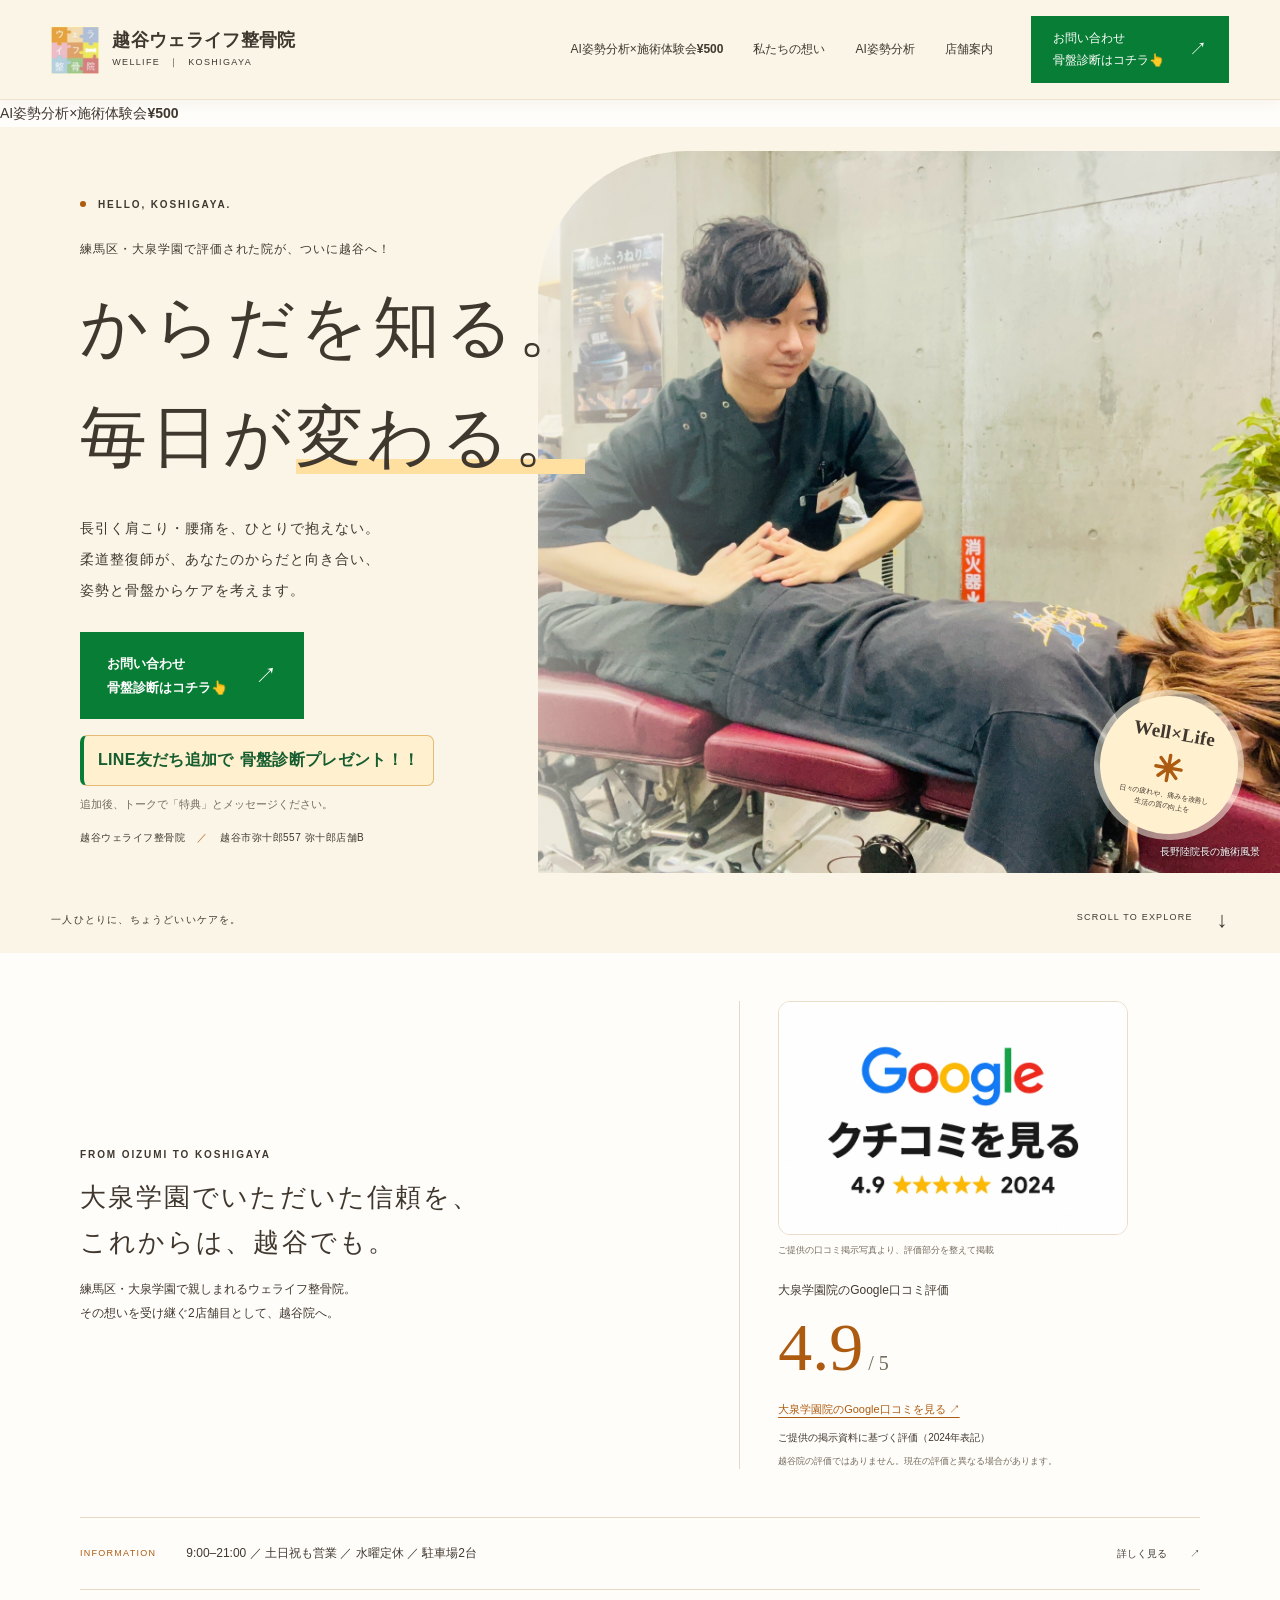
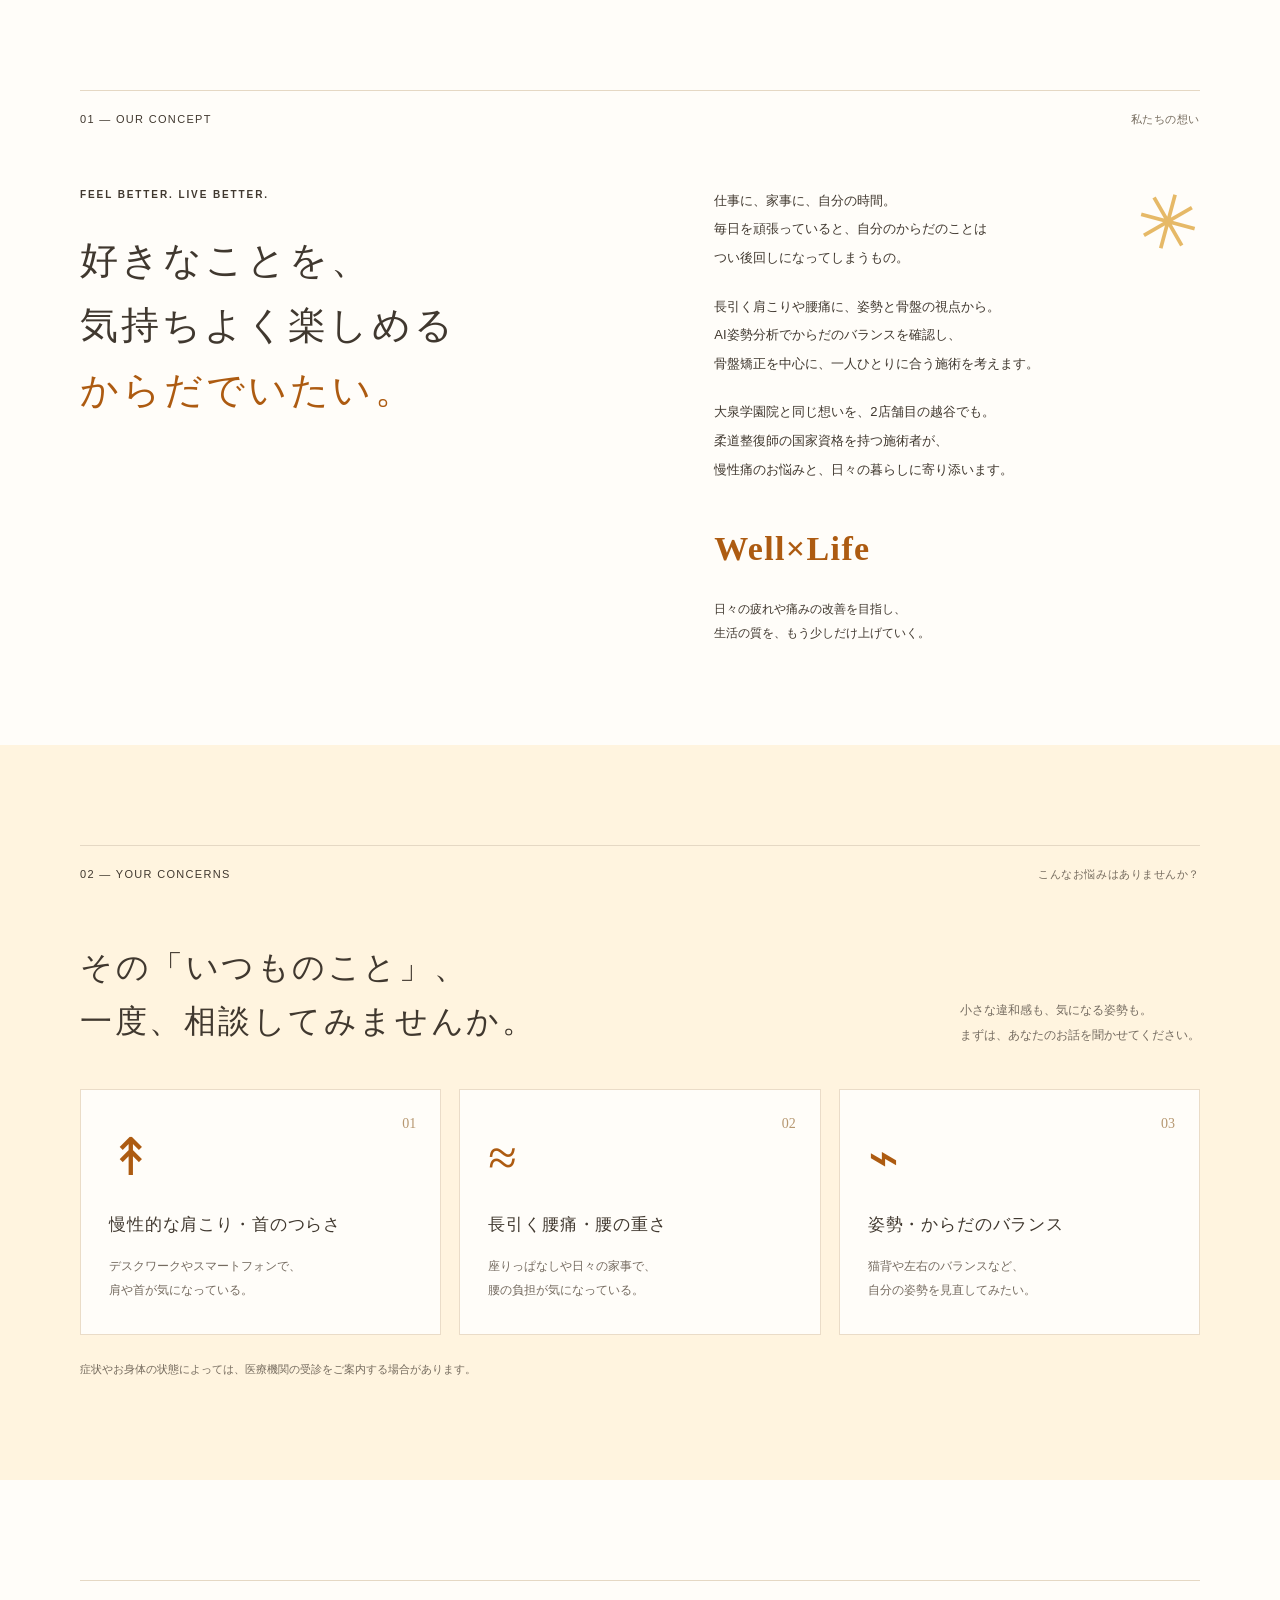
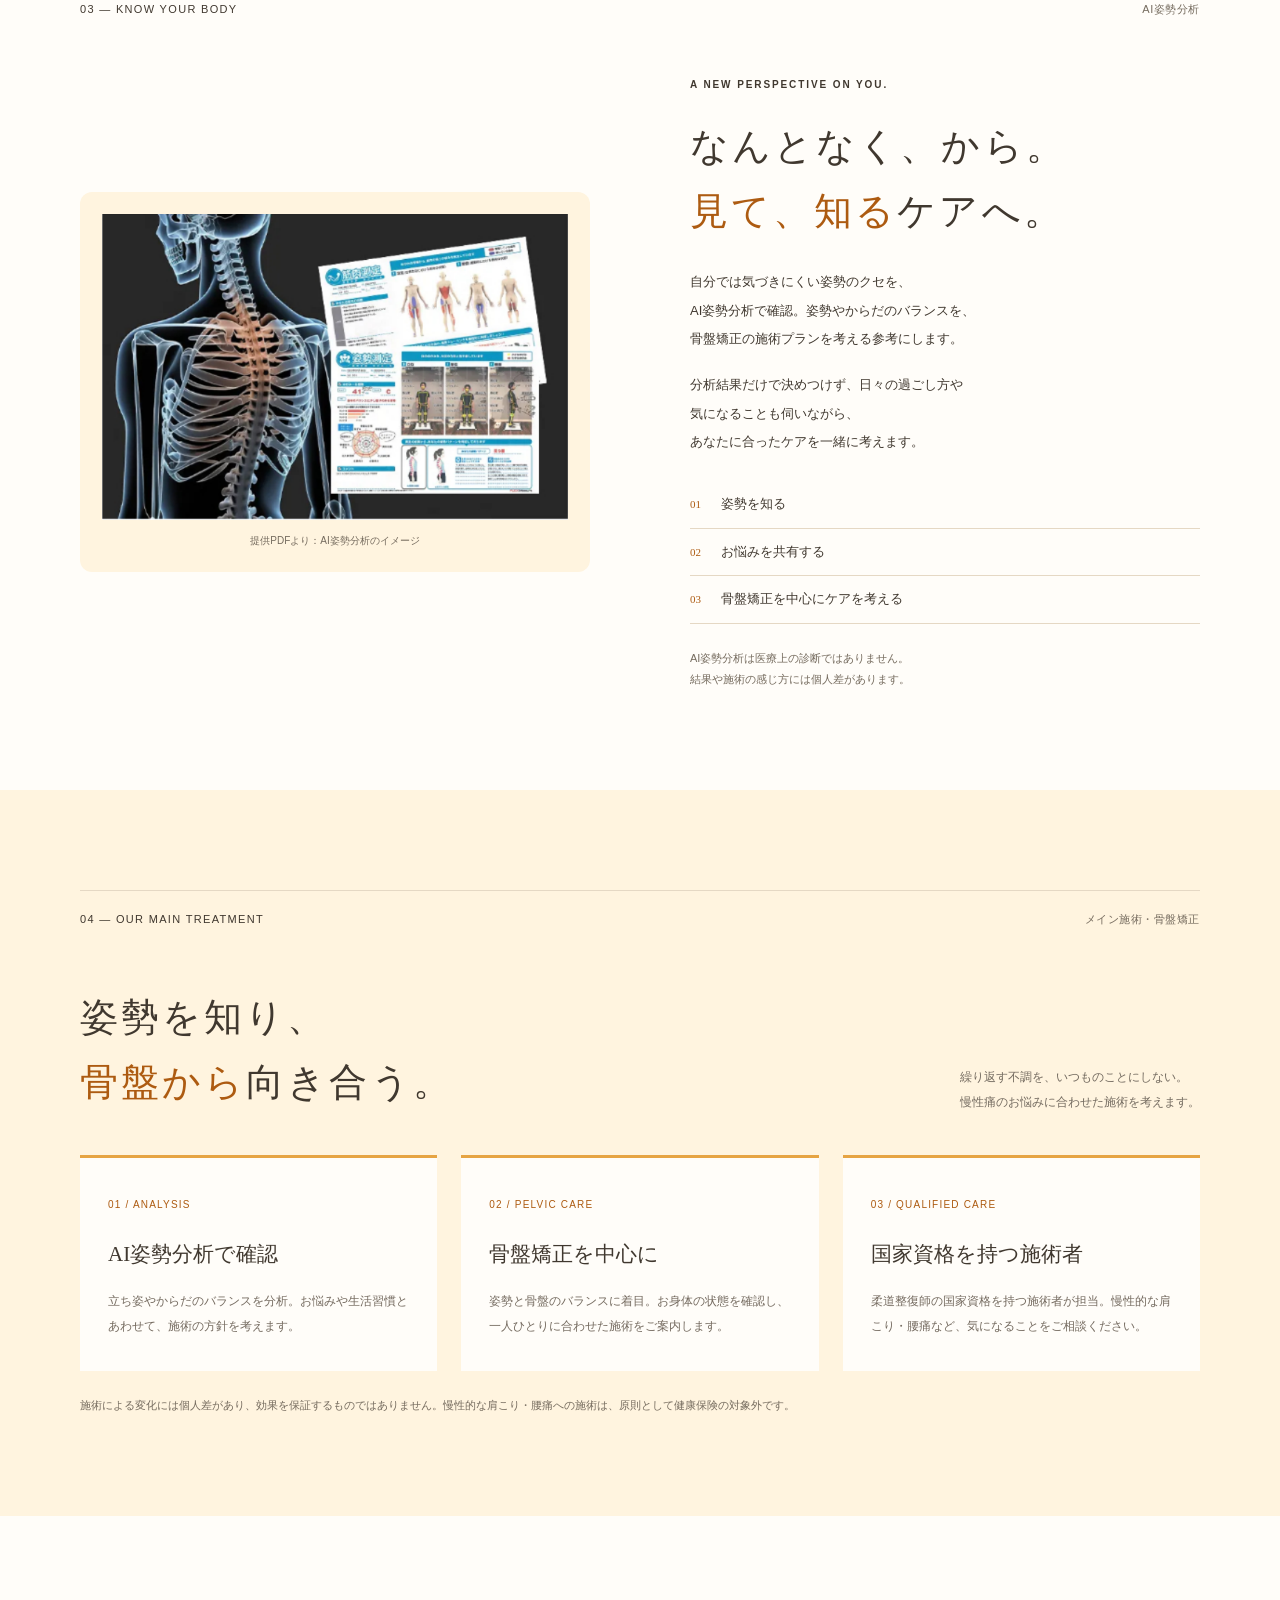
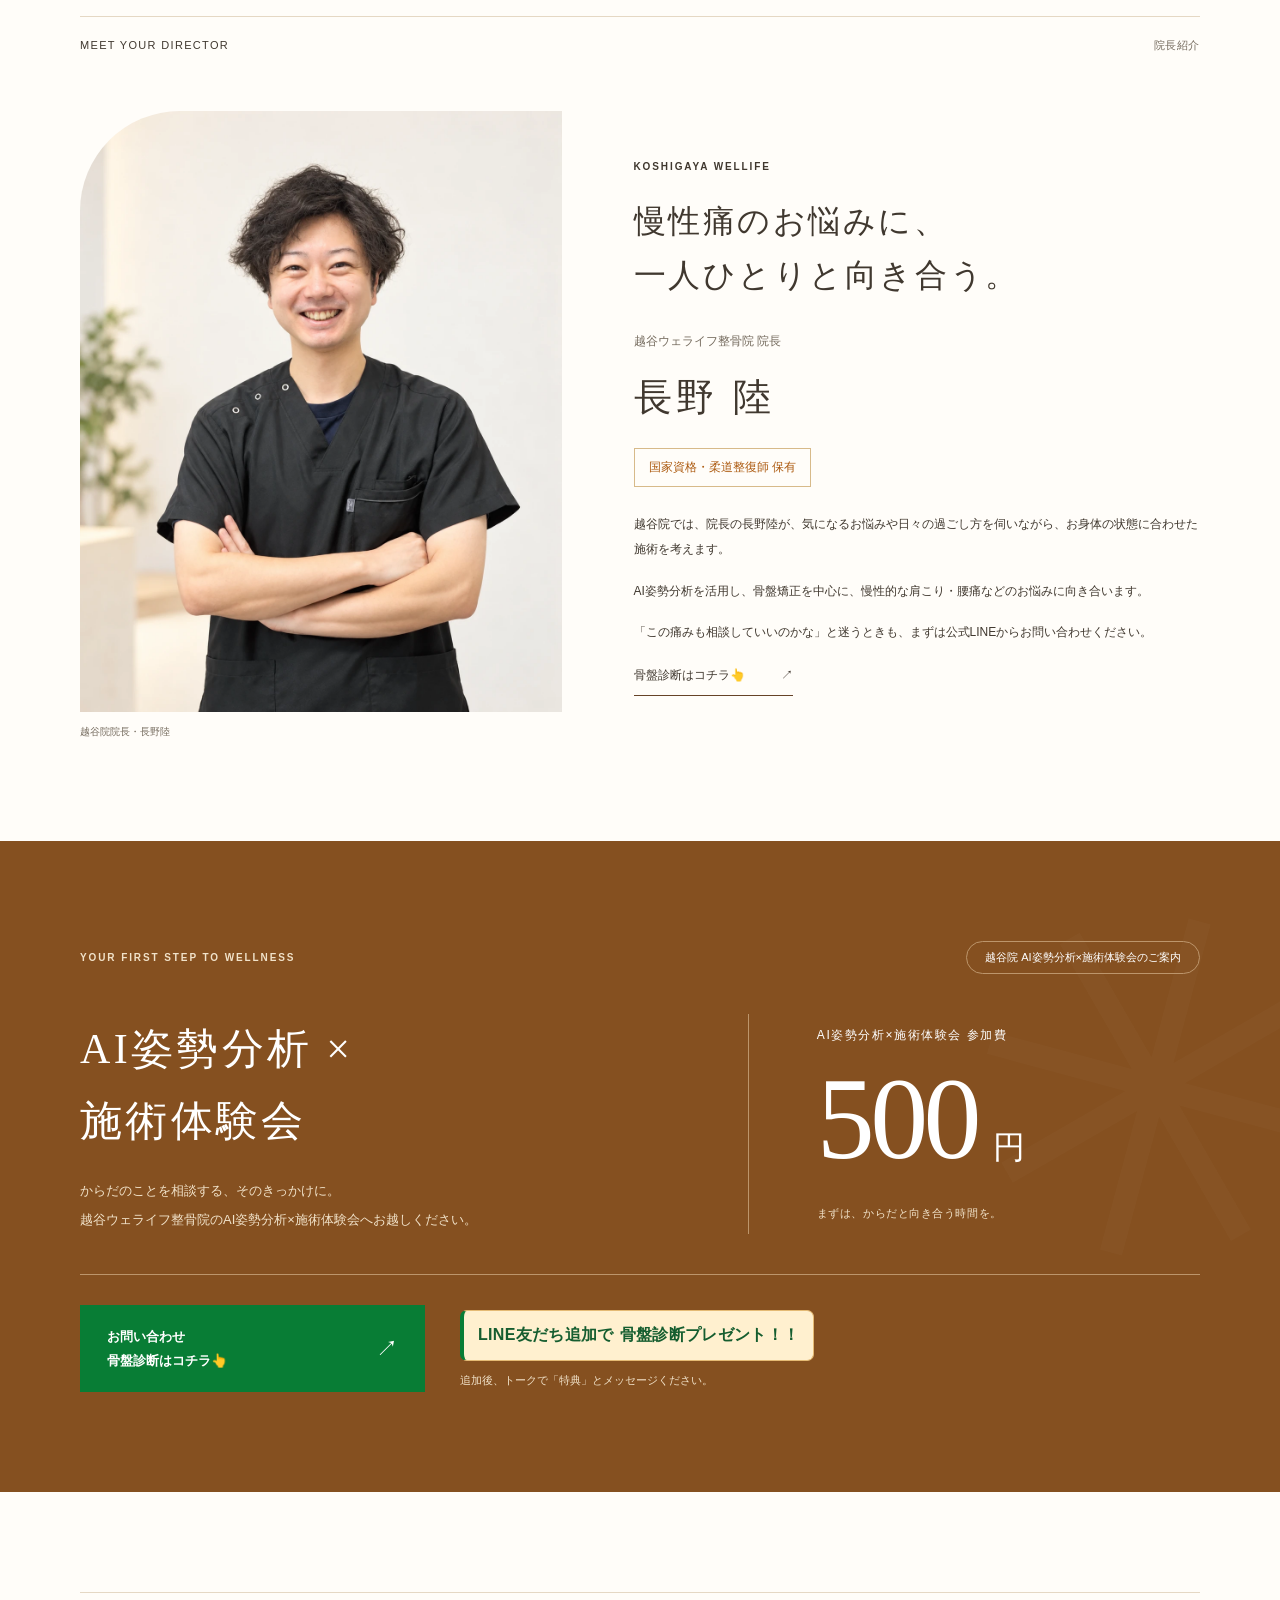
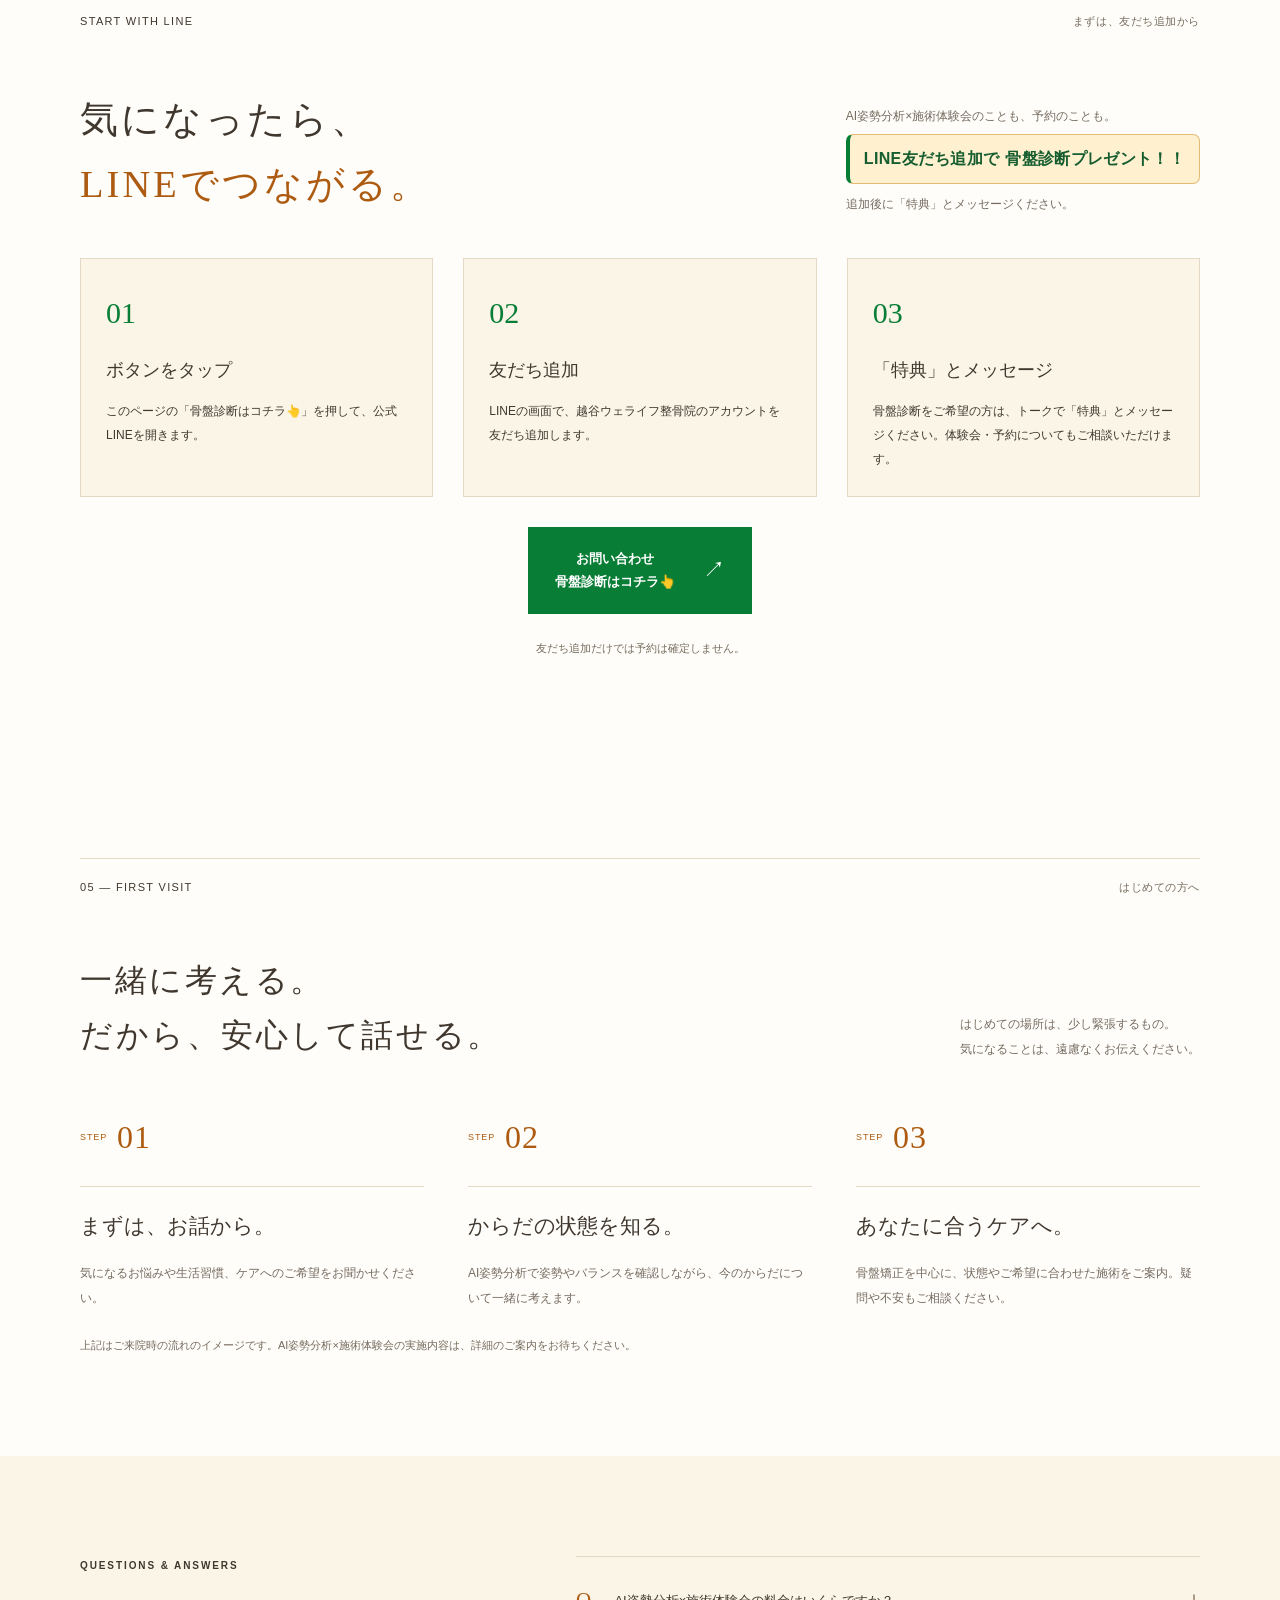
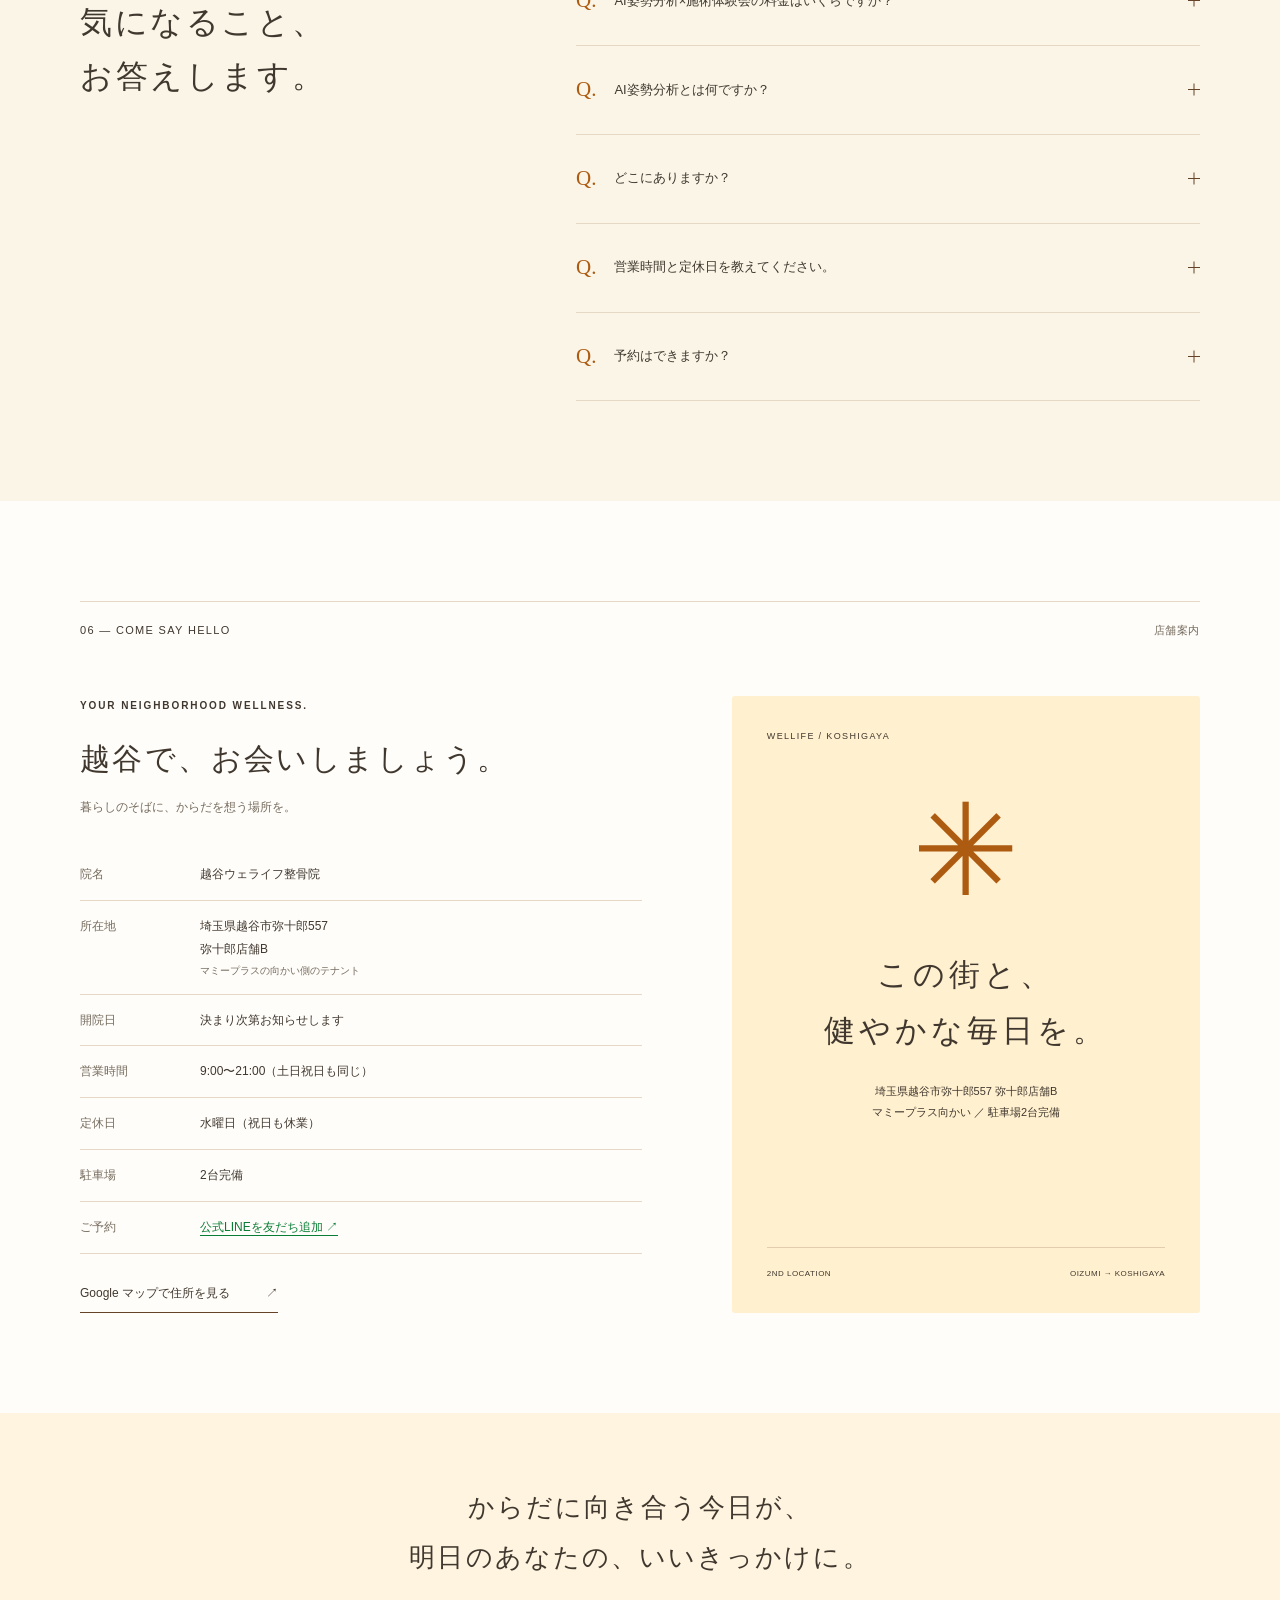
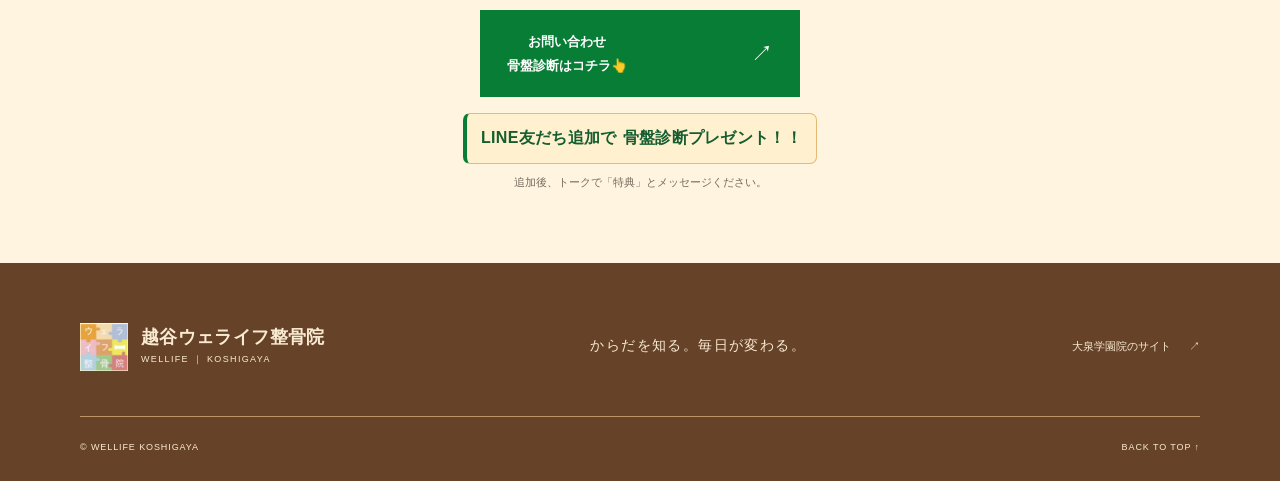
==== index.html @ 64d38f66 "Update experience event naming, FAQ, and promotional header" ====
<!DOCTYPE html>
<html lang="ja">
<head>
  <meta charset="UTF-8">
  <meta name="viewport" content="width=device-width, initial-scale=1">
  <meta name="theme-color" content="#faf5e7">
  <meta name="color-scheme" content="light">
  <meta name="description" content="越谷ウェライフ整骨院。越谷市弥十郎557 弥十郎店舗B。AI姿勢分析と骨盤矯正を中心に慢性痛に向き合う整骨院。柔道整復師の国家資格保有。9〜21時・水曜定休、土日祝も営業。駐車場2台。500円AI姿勢分析×施術体験会をご案内。">
  <title>越谷ウェライフ整骨院｜からだを知る。毎日が変わる。</title>
  <link rel="stylesheet" href="styles.css?v=20261109-experience">
  <script src="script.js" defer></script>
</head>
<body>
  <a class="skip-link" href="#main">本文へ移動</a>
  <header class="site-header">
    <a class="brand" href="#" aria-label="越谷ウェライフ整骨院 トップ"><img class="brand-logo" src="assets/wellife-logo.png" alt="" width="54" height="54"><span><strong class="clinic-brand-name">越谷ウェライフ整骨院</strong><small>WELLIFE <span>｜</span> KOSHIGAYA</small></span></a>
    <nav class="desktop-nav" aria-label="メインナビゲーション"><a class="header-experience-link" href="#experience" aria-label="AI姿勢分析×施術体験会 500円の詳細を見る"><span>AI姿勢分析×施術体験会</span><strong>¥500</strong></a><a href="#concept">私たちの想い</a><a href="#analysis">AI姿勢分析</a><a href="#access">店舗案内</a></nav>
    <a class="header-cta line-cta" href="https://lin.ee/sBaUZuD" target="_blank" rel="noopener noreferrer"><span style="font-size:inherit;font-weight:inherit;line-height:1.8">お問い合わせ<br>骨盤診断はコチラ👆</span> <span aria-hidden="true">↗</span><span class="sr-only">（LINEを新しいタブで開きます）</span></a>
    <button class="menu-toggle" aria-label="メニューを開く" aria-expanded="false" aria-controls="mobile-nav"><span></span><span></span></button>
  </header>
  <a class="mobile-experience-banner" href="#experience"><span>AI姿勢分析×施術体験会</span><strong>¥500</strong></a>
  <nav class="mobile-nav" id="mobile-nav" aria-label="モバイルナビゲーション" hidden><a href="#concept">私たちの想い</a><a href="#analysis">AI姿勢分析</a><a href="#experience">500円AI姿勢分析×施術体験会</a><a href="#access">店舗案内</a></nav>
  <main id="main">
    <section class="hero" aria-labelledby="hero-title">
      <div class="hero-photo"><img src="assets/nagano-treatment.jpg" alt="長野陸院長が施術を行う様子" width="2048" height="1536" fetchpriority="high"><span class="photo-caption">長野陸院長の施術風景</span></div>
      <div class="hero-content"><p class="eyebrow"><span></span> HELLO, KOSHIGAYA.</p><p class="hero-announcement">練馬区・大泉学園で評価された院が、ついに越谷へ！</p><h1 id="hero-title">からだを知る。<br>毎日が<span class="underlined">変わる。</span></h1><p class="hero-copy">長引く肩こり・腰痛を、ひとりで抱えない。<br>柔道整復師が、あなたのからだと向き合い、<br>姿勢と骨盤からケアを考えます。</p><a class="button button-primary line-cta" href="https://lin.ee/sBaUZuD" target="_blank" rel="noopener noreferrer"><span style="font-size:inherit;font-weight:inherit;line-height:1.8">お問い合わせ<br>骨盤診断はコチラ👆</span> <span aria-hidden="true">↗</span><span class="sr-only">（LINEを新しいタブで開きます）</span></a><p class="line-caption"><strong class="benefit-highlight"><span>LINE友だち追加で</span><span>骨盤診断プレゼント！！</span></strong><br>追加後、トークで「特典」とメッセージください。</p><p class="hero-note">越谷ウェライフ整骨院 <span>／</span> 越谷市弥十郎557 弥十郎店舗B</p></div>
      <div class="hero-seal" aria-hidden="true"><span>Well×Life</span><svg class="seal-symbol" viewBox="0 0 40 40" width="34" height="34" aria-hidden="true"><g stroke="currentColor" stroke-width="4" stroke-linecap="round"><path d="M20 5v30M5 20h30M9.4 9.4l21.2 21.2M9.4 30.6L30.6 9.4"/></g></svg><small class="seal-message">日々の疲れや、痛みを改善し<br>生活の質の向上を</small></div>
      <div class="hero-bottom"><span>一人ひとりに、ちょうどいいケアを。</span><a href="#concept">SCROLL TO EXPLORE <span aria-hidden="true">↓</span></a></div>
    </section>
    <section class="review-intro wrap" aria-labelledby="review-heading"><div><p class="eyebrow">FROM OIZUMI TO KOSHIGAYA</p><h2 id="review-heading">大泉学園でいただいた<span class="trust-highlight">信頼</span>を、<br>これからは、<span class="trust-highlight">越谷</span>でも。</h2><p>練馬区・大泉学園で親しまれるウェライフ整骨院。<br>その想いを受け継ぐ2店舗目として、越谷院へ。</p></div><div class="review-score"><figure class="review-image"><a href="https://www.google.com/search?sca_esv=64345335af5ad8d5&amp;rlz=1C1QUCD_jaJP937JP939&amp;sxsrf=APpeQnuQSlY_cY5R02-mNGz1_TeRtVvrjw:1792735571267&amp;q=%E3%82%A6%E3%82%A7%E3%83%A9%E3%82%A4%E3%83%95%E6%95%B4%E9%AA%A8%E9%99%A2&amp;si=APenkKm7iecQ4G6P-TsbSMFKIQtv3EFIqRAFw-i8uEbk55Z-_2hVX126mCR9XAed55w9wywsMBaq8wJb4nHYjsFi6G99P88vyKD1ftwOUA_P_F-jfBWw58aOosh_YNMP5Se_13fOU_83D562krC8XvhaTND3Y_k3_A%3D%3D&amp;sa=X&amp;ved=2ahUKEwix3Zq3vM-XAxWlna8BHT8hCHgQrrQLegQIGRAA&amp;biw=1366&amp;bih=599&amp;dpr=1" target="_blank" rel="noopener noreferrer" aria-label="大泉学園院のGoogle口コミを見る（新しいタブ）"><img src="assets/google-review-rating.webp" alt="提供写真の評価部分を整えた画像：Google クチコミを見る、評価4.9、2024年表記" width="1536" height="1024" loading="lazy"></a><figcaption>ご提供の口コミ掲示写真より、評価部分を整えて掲載</figcaption></figure><span>大泉学園院のGoogle口コミ評価</span><strong>4.9<small> / 5</small></strong><a class="google-review-link" href="https://www.google.com/search?sca_esv=64345335af5ad8d5&amp;rlz=1C1QUCD_jaJP937JP939&amp;sxsrf=APpeQnuQSlY_cY5R02-mNGz1_TeRtVvrjw:1792735571267&amp;q=%E3%82%A6%E3%82%A7%E3%83%A9%E3%82%A4%E3%83%95%E6%95%B4%E9%AA%A8%E9%99%A2&amp;si=APenkKm7iecQ4G6P-TsbSMFKIQtv3EFIqRAFw-i8uEbk55Z-_2hVX126mCR9XAed55w9wywsMBaq8wJb4nHYjsFi6G99P88vyKD1ftwOUA_P_F-jfBWw58aOosh_YNMP5Se_13fOU_83D562krC8XvhaTND3Y_k3_A%3D%3D&amp;sa=X&amp;ved=2ahUKEwix3Zq3vM-XAxWlna8BHT8hCHgQrrQLegQIGRAA&amp;biw=1366&amp;bih=599&amp;dpr=1" target="_blank" rel="noopener noreferrer">大泉学園院のGoogle口コミを見る ↗<span class="sr-only">（新しいタブで開きます）</span></a><p>ご提供の掲示資料に基づく評価（2024年表記）</p><small>越谷院の評価ではありません。現在の評価と異なる場合があります。</small></div></section>
    <div class="news-strip wrap"><span class="news-label">INFORMATION</span><p>9:00–21:00 ／ 土日祝も営業 ／ 水曜定休 ／ 駐車場2台</p><a href="#experience" aria-label="AI姿勢分析×施術体験会の詳細を見る">詳しく見る <span aria-hidden="true">↗</span></a></div>
    <section class="section concept wrap" id="concept">
      <div class="section-label"><span>01 — OUR CONCEPT</span><span>私たちの想い</span></div>
      <div class="concept-grid"><div><p class="eyebrow">FEEL BETTER. LIVE BETTER.</p><h2>好きなことを、<br>気持ちよく楽しめる<br><em>からだでいたい。</em></h2></div><div class="concept-copy"><span class="large-asterisk" aria-hidden="true">✳</span><p>仕事に、家事に、自分の時間。<br>毎日を頑張っていると、自分のからだのことは<br class="desktop-only">つい後回しになってしまうもの。</p><p>長引く肩こりや腰痛に、姿勢と骨盤の視点から。<br>AI姿勢分析でからだのバランスを確認し、<br class="desktop-only">骨盤矯正を中心に、一人ひとりに合う施術を考えます。</p><p>大泉学園院と同じ想いを、2店舗目の越谷でも。<br>柔道整復師の国家資格を持つ施術者が、<br class="desktop-only">慢性痛のお悩みと、日々の暮らしに寄り添います。</p><div class="concept-meaning"><span class="concept-sign">Well×Life</span><p>日々の疲れや痛みの改善を目指し、<br>生活の質を、もう少しだけ上げていく。</p></div></div></div>
    </section>
    <section class="concerns section" id="concerns"><div class="wrap"><div class="section-label"><span>02 — YOUR CONCERNS</span><span>こんなお悩みはありませんか？</span></div><div class="section-heading"><h2>その「いつものこと」、<br>一度、相談してみませんか。</h2><p>小さな違和感も、気になる姿勢も。<br>まずは、あなたのお話を聞かせてください。</p></div><div class="concern-grid"><article><span class="concern-number">01</span><span class="concern-icon" aria-hidden="true">↟</span><h3>慢性的な肩こり・首のつらさ</h3><p>デスクワークやスマートフォンで、<br>肩や首が気になっている。</p></article><article><span class="concern-number">02</span><span class="concern-icon" aria-hidden="true">≈</span><h3>長引く腰痛・腰の重さ</h3><p>座りっぱなしや日々の家事で、<br>腰の負担が気になっている。</p></article><article><span class="concern-number">03</span><span class="concern-icon" aria-hidden="true">⌁</span><h3>姿勢・からだのバランス</h3><p>猫背や左右のバランスなど、<br>自分の姿勢を見直してみたい。</p></article></div><p class="small-note">症状やお身体の状態によっては、医療機関の受診をご案内する場合があります。</p></div></section>
    <section class="analysis section wrap" id="analysis"><div class="section-label"><span>03 — KNOW YOUR BODY</span><span>AI姿勢分析</span></div><div class="analysis-grid"><figure class="analysis-art pdf-analysis"><img src="assets/ai-posture-analysis.png" alt="大泉学園院のPDFに掲載された、骨格と姿勢分析レポートの画像" width="630" height="414" loading="lazy"><figcaption>提供PDFより：AI姿勢分析のイメージ</figcaption></figure><div class="analysis-copy"><p class="eyebrow">A NEW PERSPECTIVE ON YOU.</p><h2>なんとなく、から。<br><em>見て、知る</em>ケアへ。</h2><p>自分では気づきにくい姿勢のクセを、<br>AI姿勢分析で確認。姿勢やからだのバランスを、<br class="desktop-only">骨盤矯正の施術プランを考える参考にします。</p><p>分析結果だけで決めつけず、日々の過ごし方や<br class="desktop-only">気になることも伺いながら、<br class="desktop-only">あなたに合ったケアを一緒に考えます。</p><ul class="feature-list"><li><span>01</span>姿勢を知る</li><li><span>02</span>お悩みを共有する</li><li><span>03</span>骨盤矯正を中心にケアを考える</li></ul><p class="small-note">AI姿勢分析は医療上の診断ではありません。<br>結果や施術の感じ方には個人差があります。</p></div></div></section>

    <section class="pelvic section" id="pelvic"><div class="wrap"><div class="section-label"><span>04 — OUR MAIN TREATMENT</span><span>メイン施術・骨盤矯正</span></div><div class="section-heading"><h2>姿勢を知り、<br><em>骨盤から</em>向き合う。</h2><p>繰り返す不調を、いつものことにしない。<br>慢性痛のお悩みに合わせた施術を考えます。</p></div><div class="care-grid"><article><span>01 / ANALYSIS</span><h3>AI姿勢分析で確認</h3><p>立ち姿やからだのバランスを分析。お悩みや生活習慣とあわせて、施術の方針を考えます。</p></article><article><span>02 / PELVIC CARE</span><h3>骨盤矯正を中心に</h3><p>姿勢と骨盤のバランスに着目。お身体の状態を確認し、一人ひとりに合わせた施術をご案内します。</p></article><article><span>03 / QUALIFIED CARE</span><h3>国家資格を持つ施術者</h3><p>柔道整復師の国家資格を持つ施術者が担当。慢性的な肩こり・腰痛など、気になることをご相談ください。</p></article></div><p class="small-note">施術による変化には個人差があり、効果を保証するものではありません。慢性的な肩こり・腰痛への施術は、原則として健康保険の対象外です。</p></div></section>
    <section class="director section wrap" id="director" aria-labelledby="director-title"><div class="section-label"><span>MEET YOUR DIRECTOR</span><span>院長紹介</span></div><div class="director-grid"><figure class="director-portrait"><img src="assets/nagano-portrait.webp" alt="越谷ウェライフ整骨院 院長・長野陸" width="1122" height="1402" loading="lazy"><figcaption>越谷院院長・長野陸</figcaption></figure><div class="director-info"><div><p class="eyebrow">KOSHIGAYA WELLIFE</p><h2 id="director-title">慢性痛のお悩みに、<br>一人ひとりと向き合う。</h2><p class="director-role">越谷ウェライフ整骨院 院長</p><h3 class="director-name">長野 陸</h3><p class="director-license">国家資格・柔道整復師 保有</p></div><div class="director-copy"><p>越谷院では、院長の長野陸が、気になるお悩みや日々の過ごし方を伺いながら、お身体の状態に合わせた施術を考えます。</p><p>AI姿勢分析を活用し、骨盤矯正を中心に、慢性的な肩こり・腰痛などのお悩みに向き合います。</p><p>「この痛みも相談していいのかな」と迷うときも、まずは公式LINEからお問い合わせください。</p><a class="text-link" href="https://lin.ee/sBaUZuD" target="_blank" rel="noopener noreferrer">骨盤診断はコチラ👆 <span aria-hidden="true">↗</span><span class="sr-only">（LINEを新しいタブで開きます）</span></a></div></div></div></section>
    <section class="experience section" id="experience"><div class="wrap experience-inner"><div class="experience-top"><p class="eyebrow">YOUR FIRST STEP TO WELLNESS</p><span class="outline-pill">越谷院 AI姿勢分析×施術体験会のご案内</span></div><div class="experience-grid"><div><h2>AI姿勢分析 ×<br>施術体験会</h2><p>からだのことを相談する、そのきっかけに。<br>越谷ウェライフ整骨院のAI姿勢分析×施術体験会へお越しください。</p></div><div class="price-block"><span class="price-label">AI姿勢分析×施術体験会 参加費</span><div class="price"><strong>500</strong><span>円</span></div><span class="price-sub">まずは、からだと向き合う時間を。</span></div></div><div class="experience-actions"><a class="button button-light line-cta" href="https://lin.ee/sBaUZuD" target="_blank" rel="noopener noreferrer"><span style="font-size:inherit;font-weight:inherit;line-height:1.8">お問い合わせ<br>骨盤診断はコチラ👆</span> <span aria-hidden="true">↗</span><span class="sr-only">（LINEを新しいタブで開きます）</span></a><p><strong class="benefit-highlight"><span>LINE友だち追加で</span><span>骨盤診断プレゼント！！</span></strong><br>追加後、トークで「特典」とメッセージください。</p></div></div><span class="experience-flower" aria-hidden="true">✳</span></section>

    <section class="line-guide section wrap" aria-labelledby="line-title"><div class="section-label"><span>START WITH LINE</span><span>まずは、友だち追加から</span></div><div class="section-heading"><h2 id="line-title">気になったら、<br><em>LINEでつながる。</em></h2><p>AI姿勢分析×施術体験会のことも、予約のことも。<br><strong class="benefit-highlight"><span>LINE友だち追加で</span><span>骨盤診断プレゼント！！</span></strong><br>追加後に「特典」とメッセージください。</p></div><ol class="line-steps"><li><span>01</span><h3>ボタンをタップ</h3><p>このページの「骨盤診断はコチラ👆」を押して、公式LINEを開きます。</p></li><li><span>02</span><h3>友だち追加</h3><p>LINEの画面で、越谷ウェライフ整骨院のアカウントを友だち追加します。</p></li><li><span>03</span><h3>「特典」とメッセージ</h3><p>骨盤診断をご希望の方は、トークで「特典」とメッセージください。体験会・予約についてもご相談いただけます。</p></li></ol><div class="line-guide-action"><a class="button button-primary line-cta" href="https://lin.ee/sBaUZuD" target="_blank" rel="noopener noreferrer"><span style="font-size:inherit;font-weight:inherit;line-height:1.8">お問い合わせ<br>骨盤診断はコチラ👆</span> <span aria-hidden="true">↗</span><span class="sr-only">（LINEを新しいタブで開きます）</span></a><p class="small-note">友だち追加だけでは予約は確定しません。</p></div></section>
    <section class="flow section wrap"><div class="section-label"><span>05 — FIRST VISIT</span><span>はじめての方へ</span></div><div class="section-heading"><h2>一緒に考える。<br>だから、安心して話せる。</h2><p>はじめての場所は、少し緊張するもの。<br>気になることは、遠慮なくお伝えください。</p></div><div class="flow-grid"><article><div class="flow-step">STEP <b>01</b></div><h3>まずは、お話から。</h3><p>気になるお悩みや生活習慣、ケアへのご希望をお聞かせください。</p></article><article><div class="flow-step">STEP <b>02</b></div><h3>からだの状態を知る。</h3><p>AI姿勢分析で姿勢やバランスを確認しながら、今のからだについて一緒に考えます。</p></article><article><div class="flow-step">STEP <b>03</b></div><h3>あなたに合うケアへ。</h3><p>骨盤矯正を中心に、状態やご希望に合わせた施術をご案内。疑問や不安もご相談ください。</p></article></div><p class="small-note">上記はご来院時の流れのイメージです。AI姿勢分析×施術体験会の実施内容は、詳細のご案内をお待ちください。</p></section>
    <section class="faq section"><div class="wrap faq-grid"><div><p class="eyebrow">QUESTIONS & ANSWERS</p><h2>気になること、<br>お答えします。</h2></div><div class="faq-items"><details><summary><span>Q.</span>AI姿勢分析×施術体験会の料金はいくらですか？<i aria-hidden="true"></i></summary><p>AI姿勢分析×施術体験会の参加費は500円です。</p></details><details><summary><span>Q.</span>AI姿勢分析とは何ですか？<i aria-hidden="true"></i></summary><p>AIを用いて姿勢のバランスを確認するための分析です。医療上の診断を行うものではありません。気になるお悩みと合わせて、ケアを考える参考にします。</p></details><details><summary><span>Q.</span>どこにありますか？<i aria-hidden="true"></i></summary><p>埼玉県越谷市弥十郎557 弥十郎店舗Bです。マミープラスの向かい側のテナントにあり、駐車場を2台分ご用意しています。</p></details><details><summary><span>Q.</span>営業時間と定休日を教えてください。<i aria-hidden="true"></i></summary><p>9:00〜21:00、水曜日が定休日です。土日祝日も9:00〜21:00で営業します。水曜日が祝日の場合も定休日です。</p></details><details><summary><span>Q.</span>予約はできますか？<i aria-hidden="true"></i></summary><p>ご予約については、公式LINEを友だち追加のうえお問い合わせください。友だち追加だけでは予約は確定しません。AI姿勢分析×施術体験会の開催日・内容の詳細は、決まり次第ご案内します。</p></details></div></div></section>
    <section class="access section wrap" id="access"><div class="section-label"><span>06 — COME SAY HELLO</span><span>店舗案内</span></div><div class="access-grid"><div><p class="eyebrow">YOUR NEIGHBORHOOD WELLNESS.</p><h2>越谷で、お会いしましょう。</h2><p class="access-intro">暮らしのそばに、からだを想う場所を。</p><dl class="clinic-details"><div><dt>院名</dt><dd>越谷ウェライフ整骨院</dd></div><div><dt>所在地</dt><dd>埼玉県越谷市弥十郎557<br>弥十郎店舗B<span class="detail-note">マミープラスの向かい側のテナント</span></dd></div><div><dt>開院日</dt><dd>決まり次第お知らせします</dd></div><div><dt>営業時間</dt><dd>9:00〜21:00（土日祝日も同じ）</dd></div><div><dt>定休日</dt><dd>水曜日（祝日も休業）</dd></div><div><dt>駐車場</dt><dd>2台完備</dd></div><div><dt>ご予約</dt><dd><a class="clinic-line-link line-cta" href="https://lin.ee/sBaUZuD" target="_blank" rel="noopener noreferrer">公式LINEを友だち追加 <span aria-hidden="true">↗</span><span class="sr-only">（LINEを新しいタブで開きます）</span></a></dd></div></dl><a class="text-link" href="https://www.google.com/maps/search/?api=1&query=%E5%9F%BC%E7%8E%89%E7%9C%8C%E8%B6%8A%E8%B0%B7%E5%B8%82%E5%BC%A5%E5%8D%81%E9%83%8E557%20%E5%BC%A5%E5%8D%81%E9%83%8E%E5%BA%97%E8%88%97B" target="_blank" rel="noopener noreferrer">Google マップで住所を見る <span aria-hidden="true">↗</span><span class="sr-only">（新しいタブで開きます）</span></a></div><div class="access-card"><span class="access-card-label">WELLIFE / KOSHIGAYA</span><span class="access-symbol" aria-hidden="true">✳</span><h3>この街と、<br>健やかな毎日を。</h3><span class="access-card-address">埼玉県越谷市弥十郎557 弥十郎店舗B<br>マミープラス向かい ／ 駐車場2台完備</span><div class="access-card-bottom"><span>2ND LOCATION</span><span>OIZUMI → KOSHIGAYA</span></div></div></div></section>
    <section class="closing"><p>からだに向き合う今日が、<br>明日のあなたの、いいきっかけに。</p><a class="button button-primary line-cta" href="https://lin.ee/sBaUZuD" target="_blank" rel="noopener noreferrer"><span style="font-size:inherit;font-weight:inherit;line-height:1.8">お問い合わせ<br>骨盤診断はコチラ👆</span> <span aria-hidden="true">↗</span><span class="sr-only">（LINEを新しいタブで開きます）</span></a><p class="closing-note"><strong class="benefit-highlight"><span>LINE友だち追加で</span><span>骨盤診断プレゼント！！</span></strong><br>追加後、トークで「特典」とメッセージください。</p></section>
  </main>
  <footer class="site-footer"><div class="footer-top wrap"><a class="brand footer-brand" href="#"><img class="brand-logo" src="assets/wellife-logo.png" alt="" width="54" height="54"><span><strong class="clinic-brand-name">越谷ウェライフ整骨院</strong><small>WELLIFE ｜ KOSHIGAYA</small></span></a><p>からだを知る。毎日が変わる。</p><a href="https://wellife-ooizumi.com/" target="_blank" rel="noopener noreferrer">大泉学園院のサイト <span aria-hidden="true">↗</span><span class="sr-only">（新しいタブで開きます）</span></a></div><div class="footer-bottom wrap"><small>© WELLIFE KOSHIGAYA</small><a href="#">BACK TO TOP ↑</a></div></footer>
  <div class="mobile-sticky"><span class="sticky-event"><span>AI姿勢分析×骨盤矯正</span><span>体験会 <b>500<small>円</small></b></span></span><a class="sticky-line-link line-cta" href="https://lin.ee/sBaUZuD" target="_blank" rel="noopener noreferrer">骨盤診断はコチラ👆 <span aria-hidden="true">↗</span><span class="sr-only">（LINEを新しいタブで開きます）</span></a></div>
</body>
</html>
---- styles.css ----
@charset "UTF-8";
:root{--ink:#40382f;--green:#664328;--muted:#756b5e;--cream:#faf5e7;--paper:#fffdf9;--line:#e5d8c4;--accent:#ad5b11;--serif:"Yu Mincho","Hiragino Mincho ProN","Noto Serif CJK JP",serif;--sans:"Hiragino Kaku Gothic ProN","Yu Gothic",Meiryo,sans-serif}*{box-sizing:border-box}html{scroll-behavior:smooth;scroll-padding-top:100px}body{margin:0;background:var(--paper);color:var(--ink);font-family:var(--sans);font-size:14px;line-height:1.9;-webkit-font-smoothing:antialiased}a{color:inherit;text-decoration:none}button{font:inherit;cursor:pointer}button,a{-webkit-tap-highlight-color:transparent}button:focus-visible,a:focus-visible,summary:focus-visible{outline:3px solid var(--accent);outline-offset:6px}h1,h2,h3,p{margin:0}h1,h2,h3{font-weight:500}h2{font-family:var(--serif);font-size:clamp(28px,3vw,42px);line-height:1.7;letter-spacing:.08em}em{font-style:normal;color:var(--accent)}.wrap{width:min(1120px,calc(100% - 100px));margin-inline:auto}.section{padding-block:100px}.eyebrow{font-size:10px;font-weight:600;letter-spacing:.19em}.section-label{display:flex;justify-content:space-between;border-top:1px solid var(--line);padding-top:18px;margin-bottom:55px;font-size:11px;letter-spacing:.12em}.section-label>span:last-child{letter-spacing:.05em;color:var(--muted)}.button{display:inline-flex;gap:28px;justify-content:space-between;align-items:center;border:0;padding:20px 27px;font-size:13px;font-weight:600;line-height:1.7;transition:background .2s,transform .2s}.button span{font-size:22px;font-weight:400}.button:hover{transform:translateY(-3px)}.button-primary{background:var(--green);color:#fff}.button-primary:hover{background:#875017}.button-light{background:var(--paper);color:var(--green)}.small-note{font-size:11px;color:var(--muted);margin-top:24px;line-height:1.9}.site-header{height:100px;padding:0 4%;display:flex;align-items:center;gap:38px;background:var(--paper);position:relative;z-index:20;border-bottom:1px solid #eee2cc}.brand{display:flex;align-items:center;gap:13px;line-height:1.1}.brand-symbol{font-family:Georgia,serif;font-size:45px;position:relative;letter-spacing:-8px;width:44px;transform:rotate(-7deg)}.brand-symbol>span{position:absolute;font-size:21px;top:-4px;right:-1px;color:var(--accent)}.brand strong{font-family:Arial,sans-serif;font-size:26px;letter-spacing:.07em;font-weight:500}.brand-dot{color:var(--accent)}.brand small{display:block;font-size:9px;letter-spacing:.15em;margin-top:7px}.brand small span{margin:0 5px}.desktop-nav{display:flex;gap:30px;margin-left:auto;font-size:12px}.desktop-nav a:hover,.text-link:hover{color:var(--accent)}.header-cta{background:var(--green);color:#fff;padding:12px 22px;font-size:12px;display:flex;align-items:center;gap:25px}.header-cta>span{font-size:18px}.menu-toggle{display:none}.mobile-nav[hidden]{display:none}.hero{min-height:700px;position:relative;background:var(--cream);overflow:hidden;padding-top:68px}.hero-photo{position:absolute;right:0;top:24px;bottom:80px;width:58%;overflow:hidden;border-radius:150px 0 0 0}.hero-photo:after{content:"";position:absolute;inset:0;background:linear-gradient(90deg,rgba(247,246,239,.55),transparent 35%)}.hero-photo img{width:100%;height:100%;object-fit:cover;object-position:65% center}.photo-caption{position:absolute;right:20px;bottom:12px;z-index:1;font-size:10px;color:#fff;text-shadow:0 1px 5px #000}.hero-content{width:min(1120px,calc(100% - 100px));margin:auto;position:relative;z-index:2;pointer-events:none}.hero-content>a{pointer-events:auto}.hero-content .eyebrow{display:flex;align-items:center;gap:12px}.eyebrow>span{width:6px;height:6px;border-radius:50%;background:var(--accent)}.hero-announcement{font-size:12px;letter-spacing:.08em;margin-top:24px}.hero h1{font-family:var(--serif);font-size:clamp(45px,5.2vw,74px);line-height:1.65;letter-spacing:.065em;margin-top:13px}.underlined{background:linear-gradient(transparent 80%,#ffe0a1 0)}.hero-copy{line-height:2.2;font-size:14px;letter-spacing:.07em;margin-top:20px}.hero .button{margin-top:27px}.hero-note{font-size:10px;margin-top:13px;letter-spacing:.05em}.hero-note>span{margin:0 9px;color:var(--accent)}.hero-seal{position:absolute;right:42px;bottom:119px;width:138px;height:138px;border-radius:50%;background:#fff0cf;z-index:3;display:flex;align-items:center;justify-content:center;flex-direction:column;transform:rotate(10deg);box-shadow:0 0 0 6px #faf5e788;line-height:1.5}.hero-seal>span{font-size:12px;text-align:center;letter-spacing:.12em}.hero-seal i{font-size:33px;font-style:normal;line-height:1.25;color:var(--accent)}.hero-seal small{font-size:8px}.hero-bottom{margin:40px 4% 0;display:flex;justify-content:space-between;align-items:center;padding:22px 0;font-size:10px;letter-spacing:.12em}.hero-bottom>a{display:flex;gap:24px;font-size:9px}.hero-bottom>a>span{font-size:22px;line-height:1}.news-strip{display:flex;align-items:center;gap:30px;padding-block:24px;border-bottom:1px solid var(--line);font-size:12px}.news-label{font-size:9px;letter-spacing:.14em;color:var(--accent)}.news-strip>a{margin-left:auto;font-size:10px;white-space:nowrap}.news-strip>a>span{margin-left:20px}.concept-grid{display:grid;grid-template-columns:1.1fr 1fr;gap:100px}.concept h2{margin-top:24px}.concept-copy{position:relative;padding-top:2px;font-size:13px;line-height:2.2}.concept-copy p+p{margin-top:20px}.large-asterisk{position:absolute;right:0;top:0;font-size:76px;line-height:1;color:#e6b967;transform:rotate(15deg)}.concept-copy>p{position:relative}.concept-sign{display:block;font-family:Georgia,serif;font-style:italic;font-size:22px;margin-top:28px;color:var(--accent)}.concerns{background:#fff4df}.section-heading{display:flex;justify-content:space-between;align-items:end;gap:50px;margin-bottom:40px}.section-heading>p{font-size:12px;line-height:2.1;color:#746b60}.concerns h2{font-size:32px}.concern-grid{display:grid;grid-template-columns:repeat(3,1fr);gap:18px}.concern-grid article{position:relative;background:var(--paper);padding:34px 28px 32px;border:1px solid #eadcc8}.concern-number{position:absolute;top:21px;right:24px;font-family:Georgia,serif;color:#b69770;font-size:14px}.concern-icon{display:block;font-size:52px;height:85px;line-height:1.3;color:var(--accent);font-family:Georgia,serif}.concern-grid h3{font-size:17px;letter-spacing:.05em;margin-bottom:13px}.concern-grid p{font-size:12px;line-height:2;color:#756b60}.analysis-grid{display:grid;grid-template-columns:1fr 1fr;gap:100px;align-items:center}.analysis-art{padding:25px 25px 21px;background:#fff3dc;border-radius:160px 160px 8px 8px;overflow:hidden}.analysis-art-top{padding-top:55px;display:flex;align-items:center;justify-content:space-between;gap:10px;font-size:8px;letter-spacing:.1em}.live-dot:before{content:"";display:inline-block;width:5px;height:5px;border-radius:50%;background:#ad5b11;margin-right:6px}.analysis-art svg{display:block;width:100%;margin-top:12px}.analysis-art-bottom{border-top:1px solid #e5d4bc;padding-top:17px;text-align:center}.analysis-art-bottom>span{display:block;font-size:11px;letter-spacing:.04em}.analysis-art-bottom small{display:block;font-size:8px;color:var(--muted);margin-top:4px}.analysis-copy h2{margin:20px 0 24px}.analysis-copy>p:not(.eyebrow):not(.small-note){font-size:13px;line-height:2.2;margin-bottom:17px}.feature-list{list-style:none;padding:0;margin:24px 0}.feature-list li{padding:11px 0;border-bottom:1px solid var(--line);font-size:13px}.feature-list span{font-family:Georgia,serif;color:var(--accent);margin-right:20px;font-size:11px}.experience{background:var(--green);color:#fff;position:relative;overflow:hidden}.experience-inner{position:relative;z-index:1}.experience-top{display:flex;justify-content:space-between;align-items:center;margin-bottom:40px}.experience .eyebrow{color:#f1e2c9}.outline-pill{border:1px solid #bc956b;border-radius:30px;padding:5px 18px;font-size:11px}.experience-grid{display:grid;grid-template-columns:1.3fr 1fr;gap:80px}.experience h2{font-size:42px}.experience-grid p{font-size:13px;color:#f1e2c9;line-height:2.2;margin-top:20px}.price-block{border-left:1px solid #bc956b;padding-left:68px;display:flex;flex-direction:column;justify-content:center}.price-label{font-size:12px;letter-spacing:.13em}.price{display:flex;align-items:baseline;gap:16px;line-height:1.2;margin-top:3px}.price strong{font-family:Georgia,serif;font-size:116px;font-weight:400;letter-spacing:-.04em}.price>span{font-family:var(--serif);font-size:32px}.price-sub{font-size:11px;letter-spacing:.05em;margin-top:14px;color:#f1e2c9}.experience-actions{display:flex;align-items:center;gap:35px;border-top:1px solid #bc956b;margin-top:40px;padding-top:30px}.experience-actions .button{min-width:345px}.experience-actions p{font-size:11px;color:#f1e2c9;line-height:2}.experience-flower{position:absolute;font-size:470px;right:-70px;top:20px;color:#ffffff05;line-height:1;transform:rotate(15deg)}.flow .section-heading h2{font-size:32px}.flow-grid{display:grid;grid-template-columns:repeat(3,1fr);gap:44px;margin-top:45px}.flow-step{display:flex;align-items:center;gap:10px;color:var(--accent);font-size:9px;letter-spacing:.1em;border-bottom:1px solid var(--line);padding-bottom:18px}.flow-step b{font-family:Georgia,serif;font-size:32px;font-weight:400}.flow-grid h3{font-family:var(--serif);font-size:21px;margin:20px 0 14px}.flow-grid p{font-size:12px;color:#756b60;line-height:2.1}.faq{background:var(--cream)}.faq-grid{display:grid;grid-template-columns:1fr 1.5fr;gap:80px}.faq h2{font-size:32px;margin-top:20px}.faq-items{border-top:1px solid #e5d8c4}.faq details{border-bottom:1px solid #e5d8c4}.faq summary{cursor:pointer;display:flex;gap:18px;align-items:center;list-style:none;padding:24px 0;font-size:13px}.faq summary::-webkit-details-marker{display:none}.faq summary>span{font-family:Georgia,serif;font-size:21px;color:var(--accent)}.faq summary i{width:12px;height:12px;position:relative;margin-left:auto;flex-shrink:0}.faq summary i:before,.faq summary i:after{content:"";position:absolute;top:5px;left:0;width:12px;height:1px;background:var(--green)}.faq summary i:after{transform:rotate(90deg);transition:transform .2s}.faq details[open] summary i:after{transform:rotate(0)}.faq details p{padding:0 30px 25px 38px;font-size:12px;color:#756b60;line-height:2}.access-grid{display:grid;grid-template-columns:1.2fr 1fr;gap:90px}.access h2{font-size:30px;margin-top:18px}.access-intro{font-size:12px;margin-top:12px;color:var(--muted)}.clinic-details{margin:30px 0 25px}.clinic-details>div{display:grid;grid-template-columns:105px 1fr;border-bottom:1px solid var(--line);padding-block:14px;font-size:12px;gap:15px}.clinic-details dt{color:var(--muted)}.clinic-details dd{margin:0}.detail-note{display:block;font-size:10px;color:var(--muted)}.text-link{display:inline-flex;align-items:center;gap:36px;border-bottom:1px solid var(--green);font-size:12px;padding-bottom:8px}.access-card{background:#fff0cf;padding:32px 35px;display:flex;flex-direction:column;position:relative;overflow:hidden;border-radius:3px}.access-card-label{font-size:9px;letter-spacing:.15em}.access-symbol{font-size:128px;color:var(--accent);line-height:1.5;margin:10px 0 0;align-self:center}.access-card h3{font-family:var(--serif);text-align:center;font-size:31px;letter-spacing:.13em;line-height:1.8}.access-card-address{font-size:11px;text-align:center;margin:22px 0 35px}.access-card-bottom{margin-top:auto;border-top:1px solid #e4cdae;padding-top:18px;display:flex;justify-content:space-between;font-size:8px;letter-spacing:.06em}.closing{padding:70px 25px;background:#fff4df;text-align:center}.closing>p{font-family:var(--serif);font-size:26px;line-height:1.9;letter-spacing:.08em}.closing .button{margin-top:28px;min-width:320px}.site-footer{background:#664328;color:#f9ead2;padding:60px 0 25px}.footer-top{display:flex;align-items:center;justify-content:space-between;gap:35px}.footer-brand .brand-symbol>span{color:#e6b967}.footer-top>p{font-family:var(--serif);font-size:14px;letter-spacing:.1em}.footer-top>a:last-child{font-size:11px}.footer-top>a:last-child>span{margin-left:15px}.footer-bottom{border-top:1px solid #bc956b;margin-top:45px;padding-top:22px;display:flex;justify-content:space-between;font-size:9px;letter-spacing:.1em}.footer-bottom small{font-size:9px}.mobile-sticky{display:none}.sr-only{position:absolute;width:1px;height:1px;padding:0;margin:-1px;overflow:hidden;clip:rect(0,0,0,0);white-space:nowrap;border:0}.skip-link{position:fixed;top:-100px;left:20px;padding:10px 20px;background:var(--paper);z-index:100}.skip-link:focus{top:10px}dialog{color:var(--ink);background:var(--paper);border:0;padding:50px;width:min(540px,calc(100% - 32px));max-height:85vh;box-shadow:0 20px 90px #49301855}dialog::backdrop{background:#4e3018cc;backdrop-filter:blur(5px)}dialog h2{font-size:26px;margin:18px 0}dialog>p:not(.eyebrow){font-size:13px;line-height:2.2}.dialog-close{position:absolute;top:10px;right:16px;border:0;background:none;font-size:30px;color:var(--green)}.dialog-info{margin:25px 0;padding:20px;background:var(--cream);display:grid;gap:7px;font-size:12px}.dialog-info strong{font-weight:500;font-size:17px}.dialog-info span:nth-of-type(2){margin-top:10px}.dialog-done{width:100%}
@media(min-width:1450px){.hero{min-height:760px;padding-top:90px}.hero-photo{width:57%;bottom:80px}.hero-bottom{margin-top:60px}.hero-content{width:min(1220px,calc(100% - 140px))}}@media(max-width:1050px){.site-header{gap:20px}.desktop-nav{gap:20px}.wrap,.hero-content{width:calc(100% - 64px)}.concept-grid,.analysis-grid{gap:55px}.access-grid{gap:40px}.hero-seal{right:25px;width:120px;height:120px}.hero h1{font-size:58px}.hero-photo{width:59%}.price-block{padding-left:35px}.experience-grid{gap:30px}.experience h2{font-size:36px}.faq-grid{gap:45px}.footer-top{gap:20px}.footer-top>p{font-size:12px}}
@media(max-width:760px){html{scroll-padding-top:80px}.wrap{width:calc(100% - 40px)}.section{padding-block:65px}.section-label{margin-bottom:34px;font-size:9px;padding-top:14px;letter-spacing:.08em}.section-label>span:last-child{font-size:9px}h2{font-size:29px;letter-spacing:.04em}.site-header{height:78px;padding:0 20px;gap:14px}.brand{gap:8px}.brand strong{font-size:23px}.brand-symbol{font-size:37px;width:36px}.brand-symbol>span{font-size:17px;top:-3px;right:0}.brand small{font-size:8px;margin-top:6px}.desktop-nav{display:none}.header-cta{margin-left:auto;font-size:10px;padding:9px 11px;gap:12px}.header-cta>span{font-size:16px}.menu-toggle{display:flex;background:none;border:0;width:30px;height:36px;flex-direction:column;justify-content:center;gap:7px;padding:3px}.menu-toggle span{height:1px;width:22px;background:var(--green);transition:transform .2s}.menu-toggle[aria-expanded=true] span:first-child{transform:translateY(4px) rotate(45deg)}.menu-toggle[aria-expanded=true] span:last-child{transform:translateY(-4px) rotate(-45deg)}.mobile-nav{position:absolute;z-index:19;top:78px;left:0;right:0;background:var(--paper);padding:16px 24px 24px;box-shadow:0 12px 15px #49301812}.mobile-nav a{display:block;padding:14px 0;border-bottom:1px solid var(--line);font-size:13px}.hero{padding-top:32px;min-height:0;padding-bottom:0}.hero-content{width:calc(100% - 40px)}.hero .eyebrow{font-size:9px}.hero-announcement{font-size:10px;margin-top:18px}.hero h1{font-size:clamp(35px,10.8vw,57px);line-height:1.55;margin-top:10px;letter-spacing:.055em}.hero-copy{font-size:12px;line-height:2.1;margin-top:20px}.hero .button{margin-top:22px;font-size:12px;padding:16px 20px;gap:24px}.hero-note{font-size:9px}.hero-photo{position:relative;top:auto;bottom:auto;right:auto;width:calc(100% - 40px);height:310px;margin:30px 0 0 40px;border-radius:95px 0 0 0}.hero-photo:after{background:none}.hero-content{display:block}.hero-photo{position:absolute;top:388px;height:300px}.hero{padding-bottom:343px}.hero-seal{bottom:75px;right:19px;width:103px;height:103px}.hero-seal>span{font-size:9px}.hero-seal i{font-size:26px}.hero-seal small{font-size:7px}.hero-bottom{position:absolute;bottom:0;left:0;right:0;margin:0 20px;padding:17px 0;font-size:8px}.hero-bottom>a{font-size:7px;gap:12px}.hero-bottom>a>span{font-size:16px}.news-strip{gap:12px;flex-wrap:wrap;padding:20px 0;font-size:11px}.news-label{font-size:8px}.news-strip p{width:100%;order:2;font-size:11px}.news-strip>a{font-size:9px}.news-strip>a>span{margin-left:10px}.concept-grid,.analysis-grid,.access-grid,.faq-grid{grid-template-columns:1fr;gap:32px}.concept h2{margin-top:18px;font-size:32px}.concept-copy{font-size:12px;line-height:2.2;padding-top:0}.large-asterisk{top:-100px;font-size:72px;right:6px}.concept-sign{font-size:21px;margin-top:20px}.section-heading{display:block;margin-bottom:28px}.section-heading>p{font-size:11px;margin-top:20px}.concerns h2{font-size:26px}.concern-grid{grid-template-columns:1fr;gap:10px}.concern-grid article{padding:24px 22px 24px 88px}.concern-icon{position:absolute;left:24px;top:30px;height:auto;font-size:40px}.concern-number{font-size:11px;top:14px;right:17px}.concern-grid h3{font-size:16px;margin-bottom:7px}.concern-grid p{font-size:11px}.small-note{font-size:10px;margin-top:20px}.analysis-grid{gap:32px}.analysis-art{max-width:440px;width:100%;margin:auto;padding:20px 22px 18px;border-radius:140px 140px 6px 6px}.analysis-art-top{padding-top:32px;font-size:7px}.analysis-art svg{max-height:370px}.analysis-copy h2{margin-top:15px}.analysis-copy>p:not(.eyebrow):not(.small-note){font-size:12px}.experience-top{display:block;margin-bottom:28px}.experience .eyebrow{font-size:8px}.outline-pill{display:inline-block;margin-top:16px;font-size:10px}.experience-grid{grid-template-columns:1fr;gap:28px}.experience h2{font-size:32px}.experience-grid p{font-size:12px;margin-top:15px}.price-block{padding:24px 0 0;border-left:0;border-top:1px solid #bc956b;display:grid;grid-template-columns:1fr 1fr;align-items:center;gap:0 15px}.price-label{font-size:11px}.price{grid-column:2;grid-row:1/3;justify-content:flex-end;gap:8px;margin:0}.price strong{font-size:85px}.price>span{font-size:24px}.price-sub{font-size:9px;margin:0}.experience-actions{display:block;margin-top:25px;padding-top:25px}.experience-actions .button{width:100%;min-width:0;font-size:12px;padding:17px 20px}.experience-actions p{font-size:10px;margin-top:15px}.experience-flower{font-size:380px;top:100px;right:-110px}.flow .section-heading h2{font-size:27px}.flow-grid{grid-template-columns:1fr;gap:25px;margin-top:25px}.flow-grid article{display:grid;grid-template-columns:65px 1fr;gap:0 20px}.flow-step{grid-row:1/3;display:flex;flex-direction:column;gap:0;justify-content:center;border-bottom:0;border-right:1px solid var(--line);padding:0 20px 0 0}.flow-step b{font-size:33px}.flow-grid h3{font-size:19px;margin:0 0 8px}.flow-grid p{font-size:12px}.faq-grid{gap:28px}.faq h2{font-size:28px;margin-top:15px}.faq summary{padding:20px 0;font-size:12px;gap:12px}.faq summary>span{font-size:18px}.faq details p{font-size:11px;padding:0 15px 20px 28px}.access h2{font-size:25px}.access-grid{gap:35px}.access-intro{font-size:11px}.clinic-details>div{font-size:11px;grid-template-columns:88px 1fr;padding:13px 0;gap:8px}.text-link{font-size:11px}.access-card{padding:25px 30px}.access-symbol{font-size:88px;margin:5px 0;line-height:1.4}.access-card h3{font-size:28px}.access-card-address{margin:18px 0 25px}.access-card-bottom{font-size:7px}.closing{padding:50px 20px}.closing>p{font-size:22px}.closing .button{min-width:0;width:100%;max-width:360px;font-size:12px;padding:17px 22px}.site-footer{padding:40px 0 100px}.footer-top{flex-wrap:wrap;justify-content:start;gap:24px}.footer-top>p{width:100%;order:2;font-size:13px}.footer-top>a:last-child{margin-left:auto;font-size:10px}.footer-top>a:last-child>span{margin-left:6px}.footer-bottom{margin-top:27px;font-size:8px}.footer-bottom small{font-size:8px}.mobile-sticky{position:fixed;z-index:25;bottom:0;left:0;right:0;display:flex;align-items:center;gap:20px;justify-content:space-between;background:var(--paper);padding:10px 20px max(10px,env(safe-area-inset-bottom));border-top:1px solid var(--line);box-shadow:0 -5px 20px #49301810}.mobile-sticky>span{display:flex;align-items:baseline;gap:10px;font-size:9px}.mobile-sticky b{font-family:Georgia,serif;font-size:26px;font-weight:400;line-height:1}.mobile-sticky small{font-family:var(--sans);font-size:11px;margin-left:3px}.mobile-sticky button{background:var(--green);color:#fff;border:0;padding:11px 17px;font-size:11px;display:flex;gap:20px;align-items:center}.mobile-sticky button>span{font-size:18px;line-height:1}dialog{padding:38px 24px 26px}dialog h2{font-size:22px}dialog>p:not(.eyebrow){font-size:11px}.dialog-info{font-size:11px}.dialog-info strong{font-size:15px}.desktop-only{display:none}}
@media(max-width:370px){.site-header{gap:10px;padding:0 14px}.brand strong{font-size:20px}.header-cta{padding:8px;font-size:9px;gap:7px}.hero .button{font-size:10px}.hero-photo{top:375px}.hero{padding-bottom:350px}.hero-copy{font-size:11px}.hero-bottom{font-size:7px}.mobile-sticky{gap:8px;padding-inline:14px}.mobile-sticky>span{gap:7px}.price strong{font-size:75px}.price-sub{font-size:8px}.footer-top>a:last-child{font-size:9px}}
@media(prefers-reduced-motion:reduce){html{scroll-behavior:auto}*,*:before,*:after{transition:none!important}}

@media(max-width:760px){.hero{display:flex;flex-direction:column;padding-bottom:0}.hero-content{order:0}.hero-photo{position:relative;top:auto;bottom:auto;order:1;height:300px;margin-top:28px;flex-shrink:0}.hero-bottom{order:2;position:relative;left:auto;right:auto;bottom:auto;margin:0 20px}.hero-seal{bottom:85px}}

/* 大泉学園院のオレンジとクリーム色を引き継ぐ越谷院の案内 */
.brand-logo{width:48px;height:48px;object-fit:contain;flex-shrink:0}
.brand strong.clinic-brand-name{font-family:var(--sans);font-size:18px;font-weight:600;letter-spacing:.02em}
.pelvic{background:#fff4df}
.care-grid{display:grid;grid-template-columns:repeat(3,1fr);gap:24px}
.care-grid article{background:var(--paper);padding:32px 28px;border-top:3px solid #e6a443}
.care-grid article>span{font-size:10px;letter-spacing:.12em;color:var(--accent)}
.care-grid h3{font-family:var(--serif);font-size:21px;margin:18px 0 14px}
.care-grid p{font-size:12px;line-height:2.1;color:#756b60}
.button-primary:hover{background:#875017}
.site-footer{background:#664328}
.experience{background:#664328}
.experience .eyebrow,.experience-grid p,.price-sub,.experience-actions p{color:#f1e2c9}
.outline-pill{border-color:#bc956b}
.experience-actions,.price-block{border-color:#bc956b}
.footer-bottom{border-color:#bc956b}
@media(max-width:1050px) and (min-width:761px){.site-header{gap:16px}.desktop-nav{gap:16px}.brand strong.clinic-brand-name{font-size:15px}.brand-logo{width:43px;height:43px}}
@media(max-width:760px){.brand-logo{width:36px;height:36px}.brand strong.clinic-brand-name{font-size:13px}.brand small{font-size:7px;letter-spacing:.1em}.site-header{gap:10px}.hero-announcement{font-size:9px;letter-spacing:0}.hero-note{font-size:8px}.news-strip p{font-size:10px}.care-grid{grid-template-columns:1fr;gap:14px}.care-grid article{padding:25px}.care-grid h3{font-size:20px;margin:12px 0}.care-grid p{font-size:12px}.footer-brand .clinic-brand-name{font-size:12px!important}.footer-top>a:last-child{font-size:9px}.access-card-address{font-size:10px}}
@media(max-width:370px){.brand-logo{width:30px;height:30px}.brand strong.clinic-brand-name{font-size:11px}.site-header{gap:8px}.brand{gap:5px}.header-cta{gap:5px;padding-inline:7px}.hero-note{font-size:7px}}

/* 友だち追加をメインの導線にする */
.line-cta{background:#087d35;color:#fff}
.line-cta:hover{background:#056329}
.hero .line-cta{pointer-events:auto}
.line-caption,.closing-note{font-size:11px;line-height:1.9;margin-top:12px;color:var(--muted)}
.closing>p.closing-note{font-family:var(--sans);font-size:11px;letter-spacing:0}
.mobile-sticky .sticky-line-link{background:#087d35;color:#fff;display:flex;align-items:center;gap:14px;padding:11px 14px;font-size:11px;white-space:nowrap}
.mobile-sticky .sticky-line-link>span:first-child{font-size:18px;line-height:1}
.clinic-line-link{background:transparent;color:#087d35;text-decoration:underline;text-underline-offset:4px}
.clinic-line-link:hover{background:transparent;color:#056329}
.line-steps{list-style:none;padding:0;display:grid;grid-template-columns:repeat(3,1fr);gap:30px;margin:30px 0}
.line-steps li{padding:25px;border:1px solid var(--line);background:var(--cream)}
.line-steps li>span{font-family:Georgia,serif;font-size:30px;color:#087d35}
.line-steps h3{font-size:18px;margin:12px 0}
.line-steps p{font-size:12px;line-height:2}
.line-guide-action{text-align:center;margin-top:30px}
@media(max-width:760px){.header-cta.line-cta{font-size:9px;padding:10px 8px;gap:8px}.line-steps{grid-template-columns:1fr;gap:14px}.line-steps li{padding:20px}.line-steps h3{display:inline;margin-left:15px}.line-steps p{margin-top:10px}.line-caption{font-size:10px}.hero .line-cta{margin-top:22px}.mobile-sticky{gap:8px}.mobile-sticky .sticky-line-link{gap:10px;font-size:10px}.closing>p.closing-note{font-size:10px}}
@media(max-width:370px){.header-cta.line-cta{font-size:8px;padding-inline:6px;gap:4px}.mobile-sticky .sticky-line-link{padding-inline:10px;font-size:9px}}

.review-intro{display:grid;grid-template-columns:1.3fr 1fr;gap:60px;padding-block:48px;border-bottom:1px solid var(--line);align-items:center}
.review-intro h2{font-size:26px;line-height:1.7;margin:12px 0}
.review-intro p:not(.eyebrow){font-size:12px;line-height:2}
.review-score{border-left:1px solid var(--line);padding-left:38px}
.review-score>span{font-size:12px}
.review-score>strong{display:block;font-family:Georgia,serif;font-weight:400;font-size:68px;line-height:1.3;color:var(--accent)}
.review-score strong small{font-size:20px;color:var(--muted)}
.review-score>p{font-size:10px!important}
.review-score>small{display:block;font-size:9px;color:var(--muted);line-height:1.8;margin-top:5px}
.director-grid{display:grid;grid-template-columns:1.2fr 1fr;gap:80px;align-items:center}
.director h2{font-size:32px;margin:18px 0 28px}
.director-role{font-size:12px;color:var(--muted)}
.director h3.director-name{font-family:var(--serif);font-size:38px;letter-spacing:.12em;margin:8px 0 15px}
.director-license{display:inline-block;padding:7px 14px;border:1px solid #d7ba8a;color:var(--accent);font-size:12px}
.director-copy p{font-size:13px;line-height:2.2;margin-bottom:20px}
@media(max-width:760px){.hero-announcement{font-size:10px;line-height:1.9}.review-intro{grid-template-columns:1fr;gap:24px;padding-block:36px}.review-intro h2{font-size:24px}.review-score{border-left:0;border-top:1px solid var(--line);padding:22px 0 0}.review-score>strong{font-size:60px}.director-grid{grid-template-columns:1fr;gap:30px}.director h2{font-size:28px}.director-copy p{font-size:12px}.director h3.director-name{font-size:34px}}

/* 提供いただいた施術写真の顔と手元が見える位置で表示 */
.hero-photo img{object-position:40% center}

/* 院長の提供ポートレートは縦横比を保って掲載 */
.director-grid{grid-template-columns:.85fr 1fr;gap:72px;align-items:center}
.director-portrait{margin:0;position:relative}
.director-portrait img{display:block;width:100%;height:auto;border-radius:100px 0 0 0}
.director-portrait figcaption{font-size:10px;color:var(--muted);margin-top:10px}
.director-info .director-copy{margin-top:25px}
.director-info .director-copy p{font-size:12px;line-height:2.1;margin-bottom:16px}
@media(max-width:760px){.director-grid{grid-template-columns:1fr;gap:28px}.director-portrait{width:100%;max-width:380px;margin-inline:auto}.director-portrait img{border-radius:75px 0 0 0}.director-info .director-copy{margin-top:24px}}

.google-review-link{display:block;font-size:11px;text-decoration:underline;text-underline-offset:4px;color:var(--accent);line-height:1.9;margin:8px 0}

/* opening.htmlと共通の温かい配色。LINEボタンは緑で識別。 */
.site-header{background:#faf5e7}.hero{background:#faf5e7}.experience{background:#855020}.access-card{background:#fff0cf}.hero-photo:after{background:linear-gradient(90deg,rgba(250,245,231,.55),transparent 35%)}
@media(max-width:760px){.hero-photo:after{background:none}}

.review-image{margin:0 0 18px;max-width:350px}.review-image a{display:block;border:1px solid #eadcc8;border-radius:12px;overflow:hidden;background:#fff}.review-image img{display:block;width:100%;height:auto}.review-image figcaption{font-size:9px;color:var(--muted);line-height:1.8;margin-top:7px}
@media(max-width:760px){.review-image{max-width:360px;margin-inline:auto}}

.analysis-art.pdf-analysis{padding:22px;border-radius:12px;margin:0;background:#fff4df}.pdf-analysis img{display:block;width:100%;height:auto}.pdf-analysis figcaption{font-size:10px;color:var(--muted);line-height:1.8;margin-top:12px;text-align:center}
@media(max-width:760px){.mobile-sticky>span.sticky-event{display:flex;flex-direction:column;align-items:flex-start;gap:2px;font-size:8px;line-height:1.5}.sticky-event>span{display:block}.mobile-sticky .sticky-event b{font-size:22px}.experience .outline-pill{font-size:10px}.hero .line-caption{max-width:100%}}

@media(max-width:760px){.header-cta.line-cta{font-size:9px}.mobile-sticky .sticky-line-link{font-size:10px;padding-inline:11px}.line-steps h3{font-size:16px}.line-caption{color:var(--muted)}}
@media(max-width:370px){.header-cta.line-cta{font-size:8px;padding-inline:5px}.mobile-sticky .sticky-line-link{font-size:9px;padding-inline:8px}}

/* LINE登録特典を見つけやすく表示 */
.benefit-highlight{display:inline-flex;flex-wrap:wrap;align-items:center;justify-content:center;gap:2px 6px;background:#fff0cf;color:#155d2f;border:1px solid #e4ba74;border-left:4px solid #087d35;border-radius:7px;padding:10px 14px;font-size:16px;font-weight:700;line-height:1.8;letter-spacing:.02em;margin:4px 0 8px;max-width:100%}
.benefit-highlight>span{display:inline-block}
.experience-actions p{flex:1;min-width:0}
.concept-sign{font-style:normal;font-weight:600;font-size:34px;letter-spacing:.04em}
.concept-meaning>p{font-size:12px;line-height:2;color:var(--ink);margin-top:10px}
@media(max-width:760px){.benefit-highlight{font-size:13px;padding:9px 11px;gap:0 5px}.concept-sign{font-size:30px}.concept-meaning>p{font-size:12px}.hero .benefit-highlight{justify-content:flex-start}.closing .benefit-highlight{font-size:13px}}

.hero-seal>span{font-family:Georgia,serif;font-size:19px;font-weight:600;letter-spacing:.01em}
@media(max-width:760px){.hero-seal>span{font-size:15px}}

.hero-seal small.seal-message{font-size:7px;line-height:1.6;text-align:center;letter-spacing:0;padding:0 5px}
@media(max-width:760px){.hero-seal small.seal-message{font-size:6px;line-height:1.5;padding:0 3px}}

/* お問い合わせボタンを含むヘッダーがスクロールに追従 */
.site-header{position:sticky;top:0;z-index:40;box-shadow:0 3px 14px #4930180d}
@media(max-width:760px){.mobile-nav{position:fixed;top:78px;z-index:39}}

/* PC・スマートフォンとも同じライト配色を使用 */
:root{color-scheme:only light}

/* iPhoneでも絵文字にならない共通の装飾図形 */
.seal-symbol{display:block;width:34px;height:34px;color:var(--accent);margin:4px auto;flex-shrink:0}
@media(max-width:760px){.seal-symbol{width:26px;height:26px;margin:3px auto}}
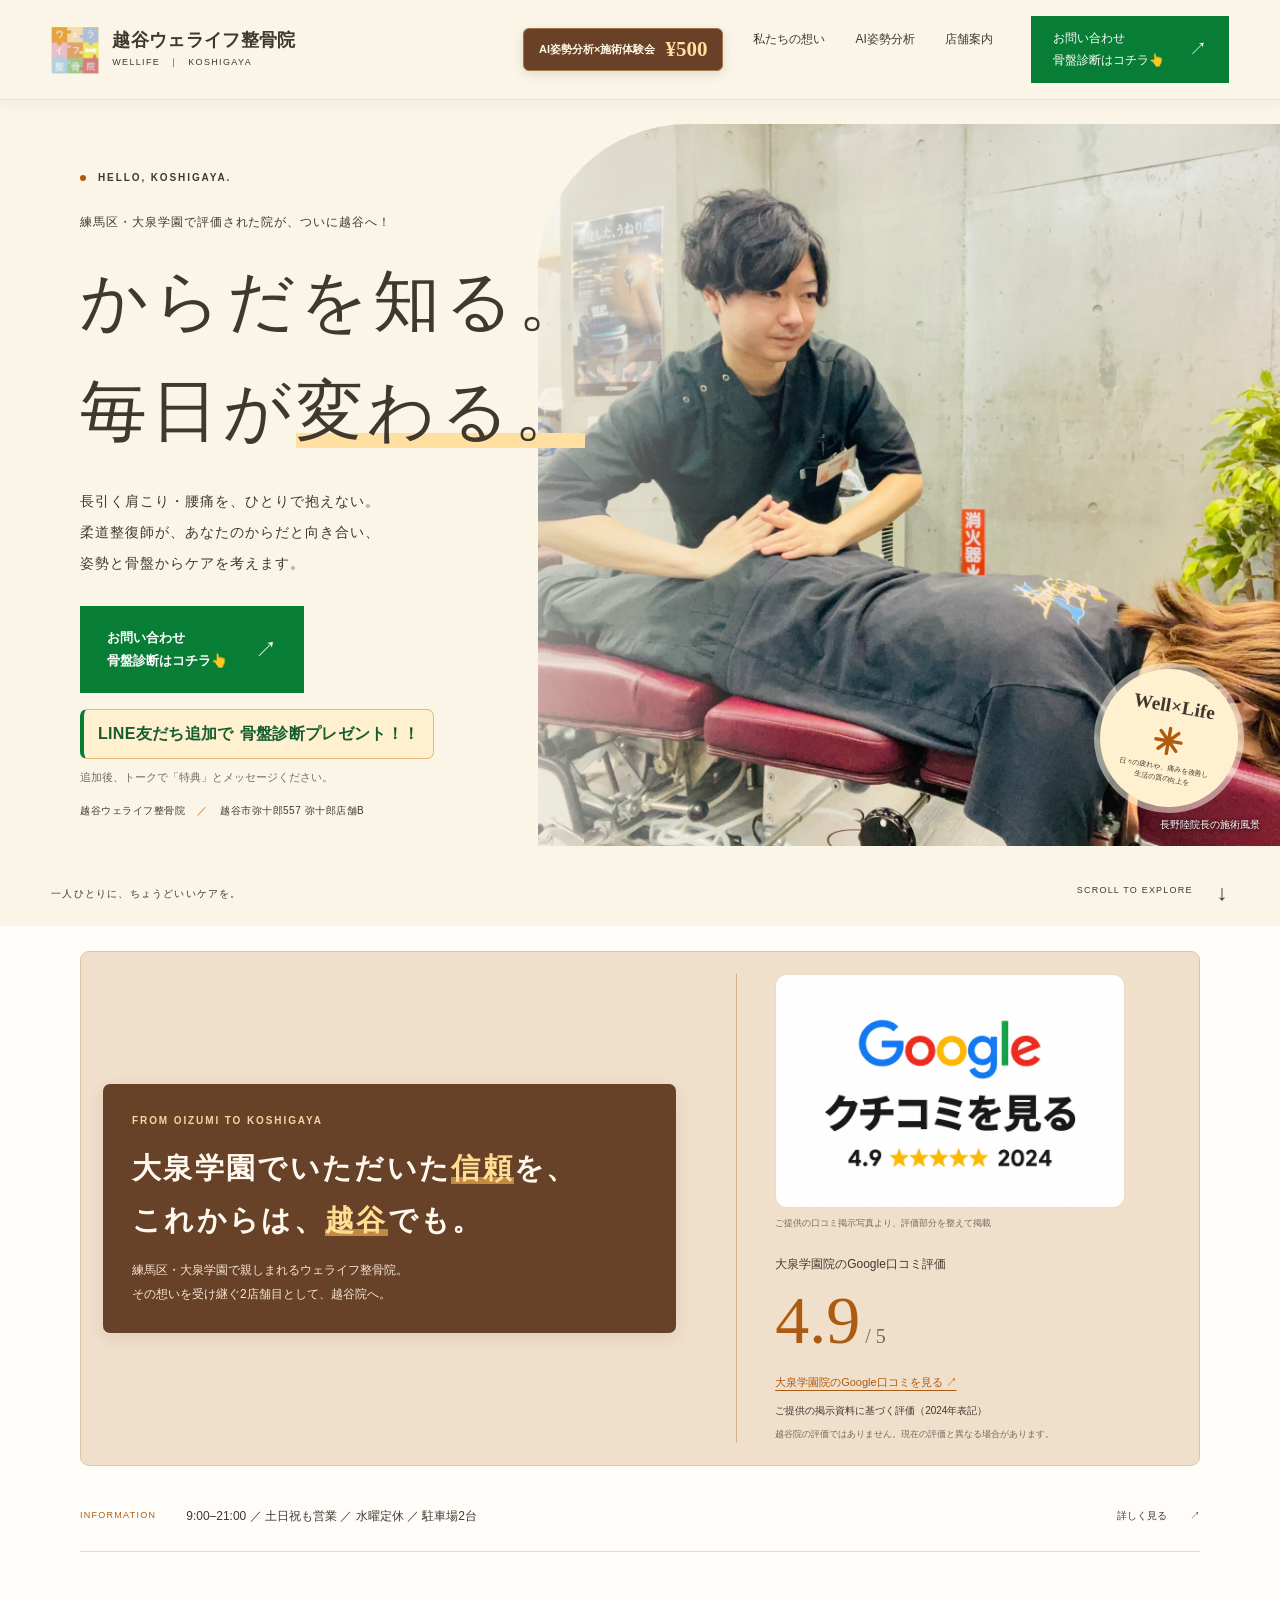
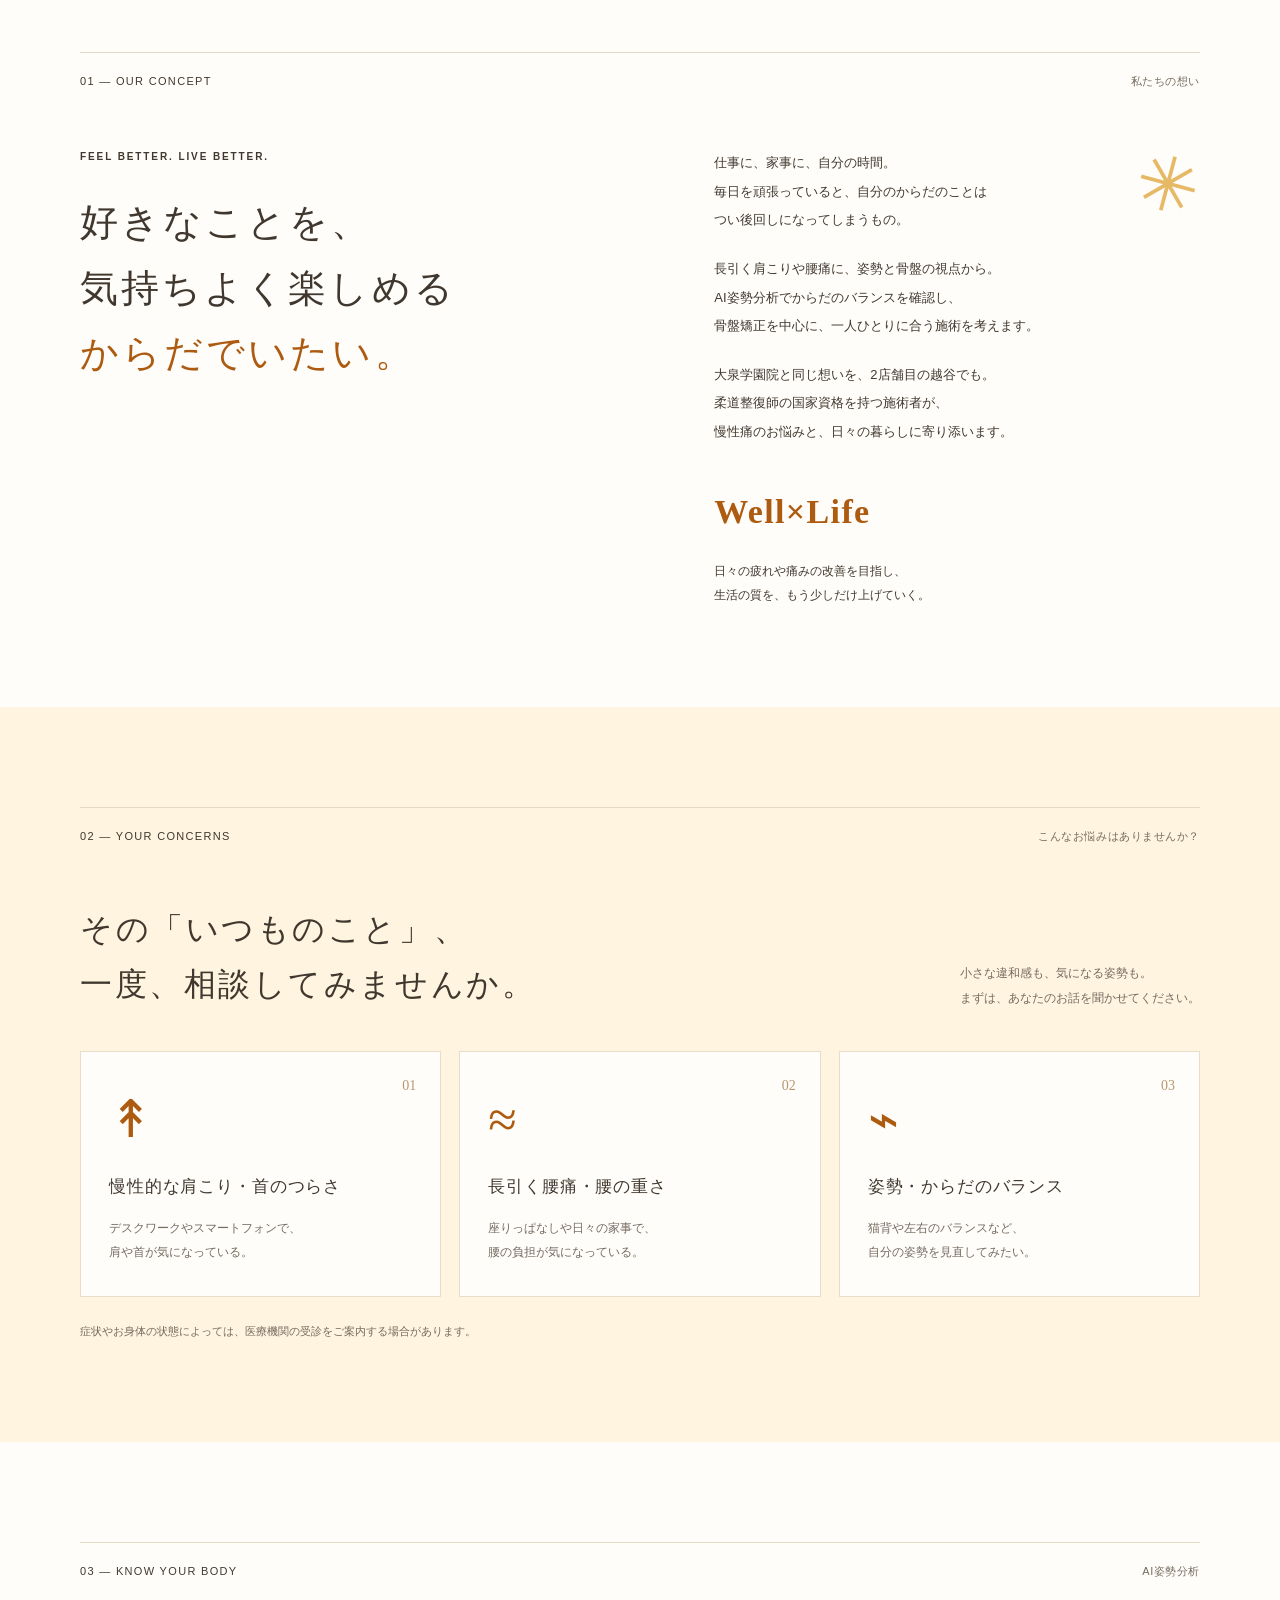
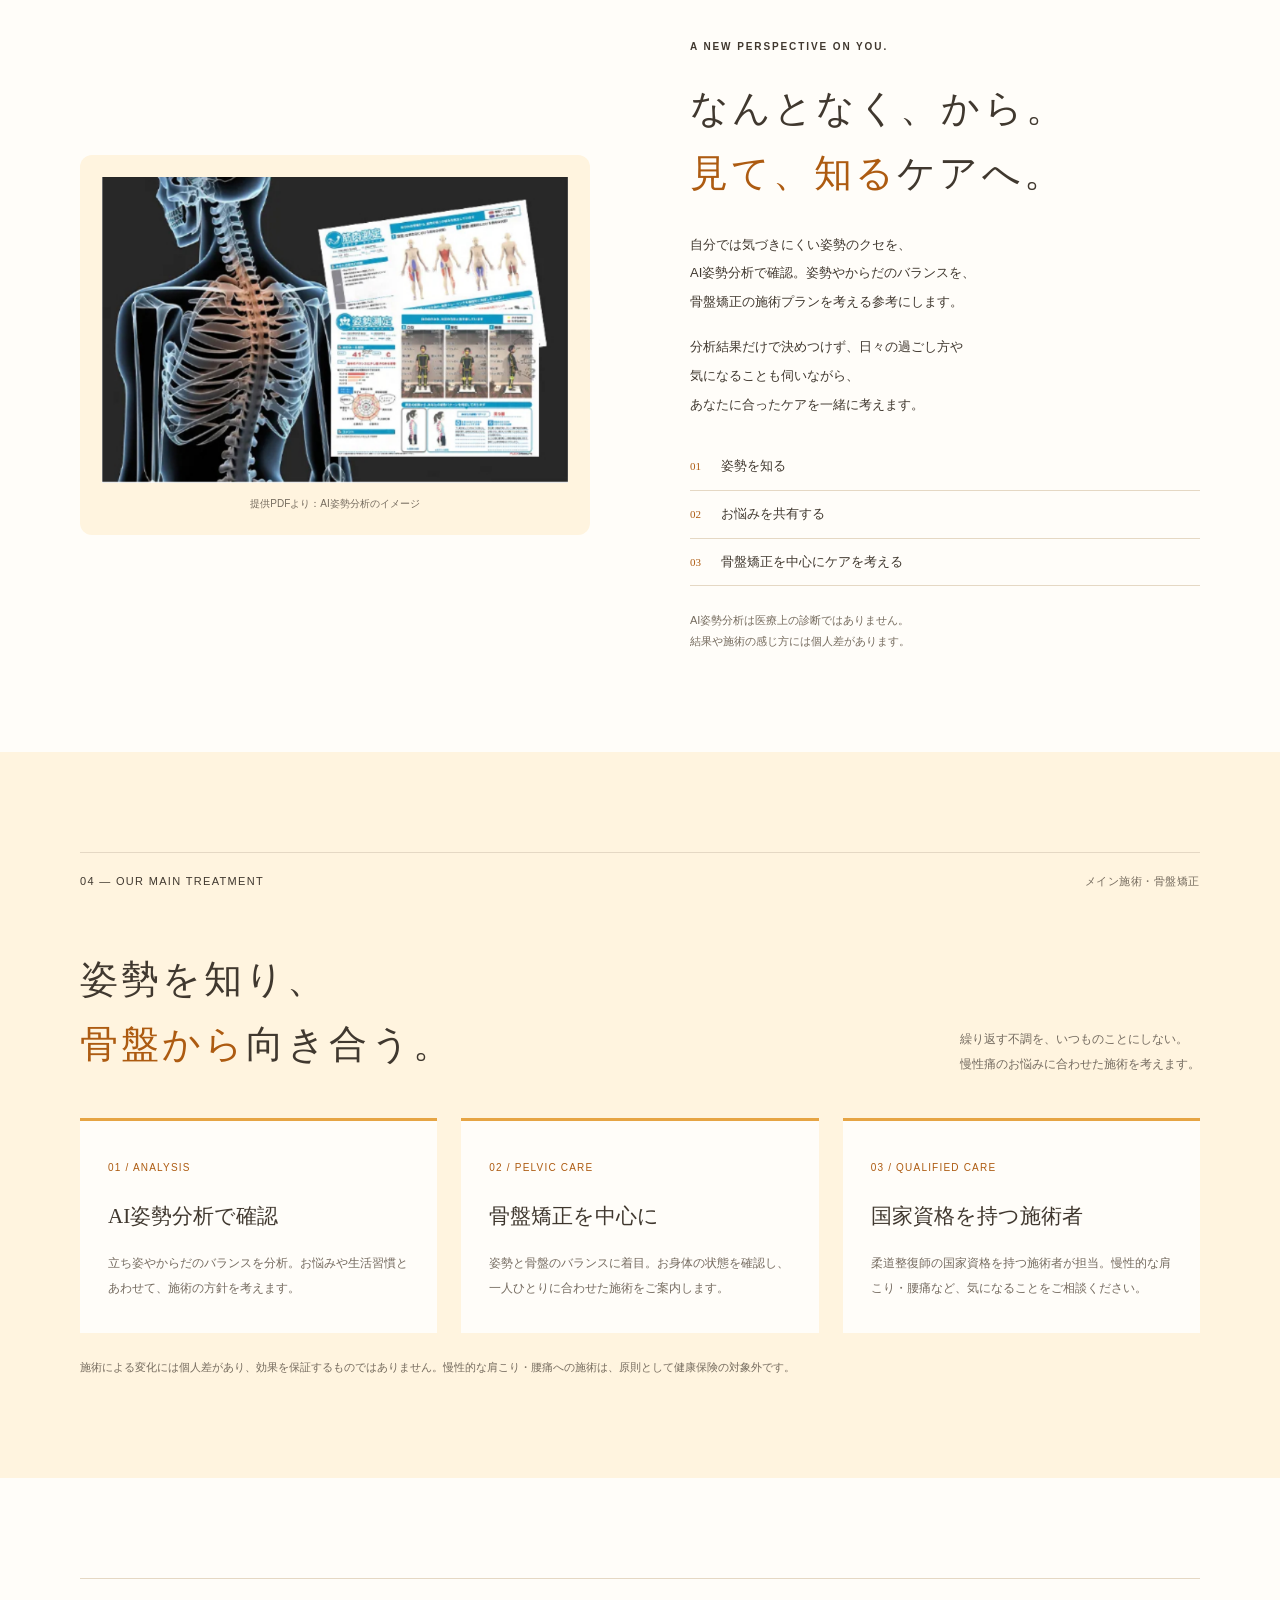
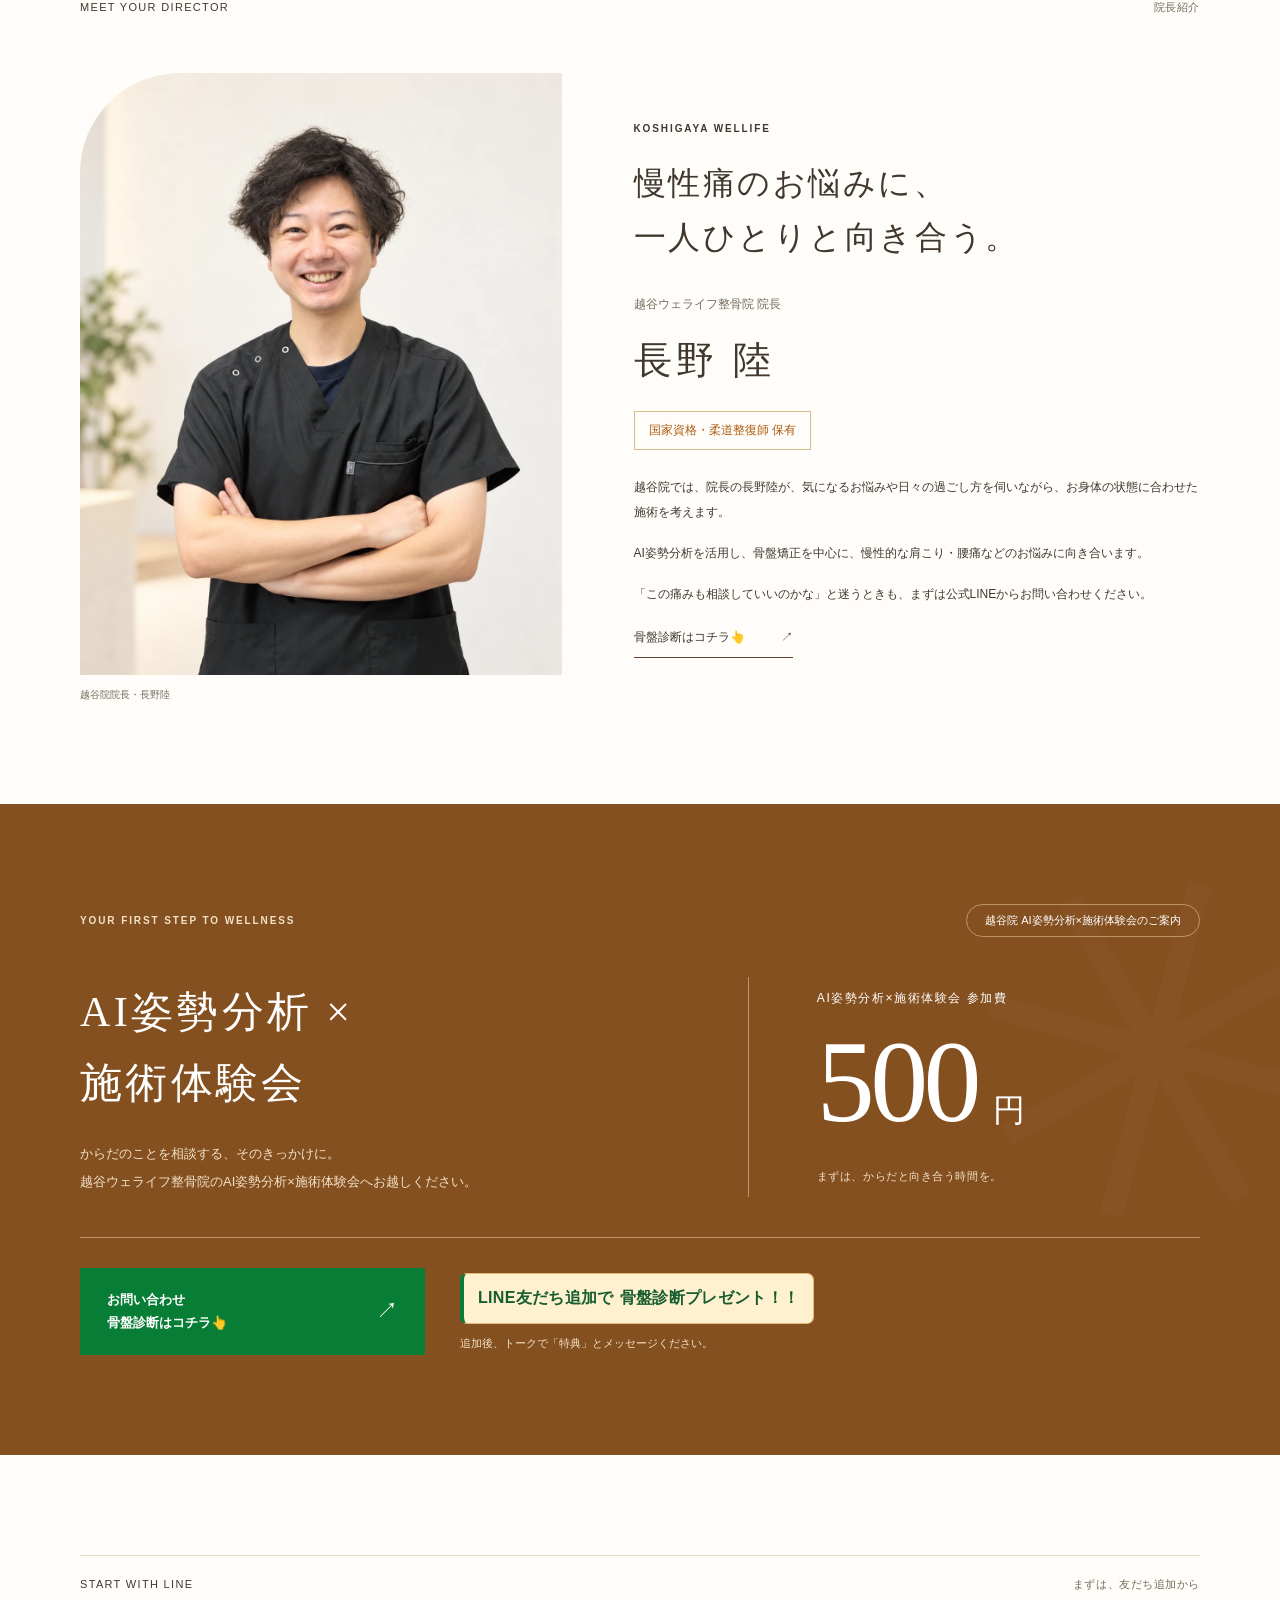
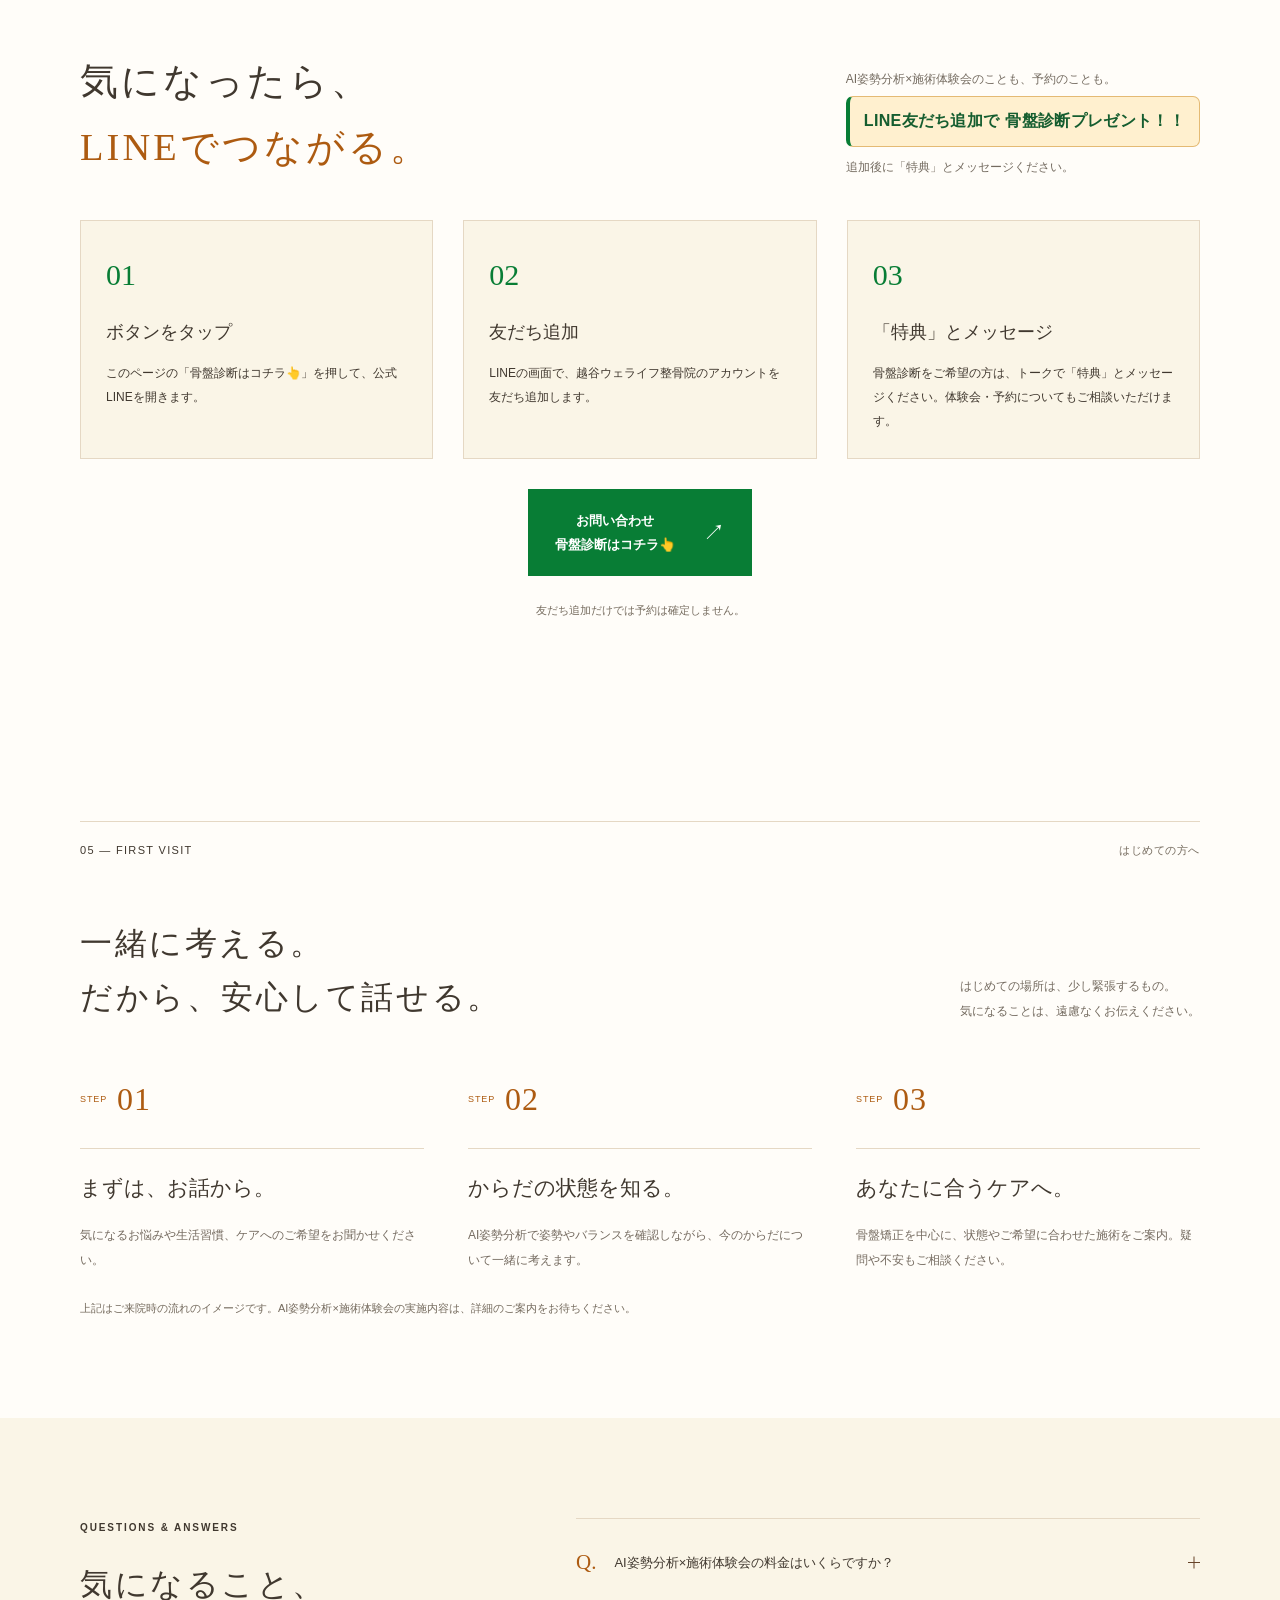
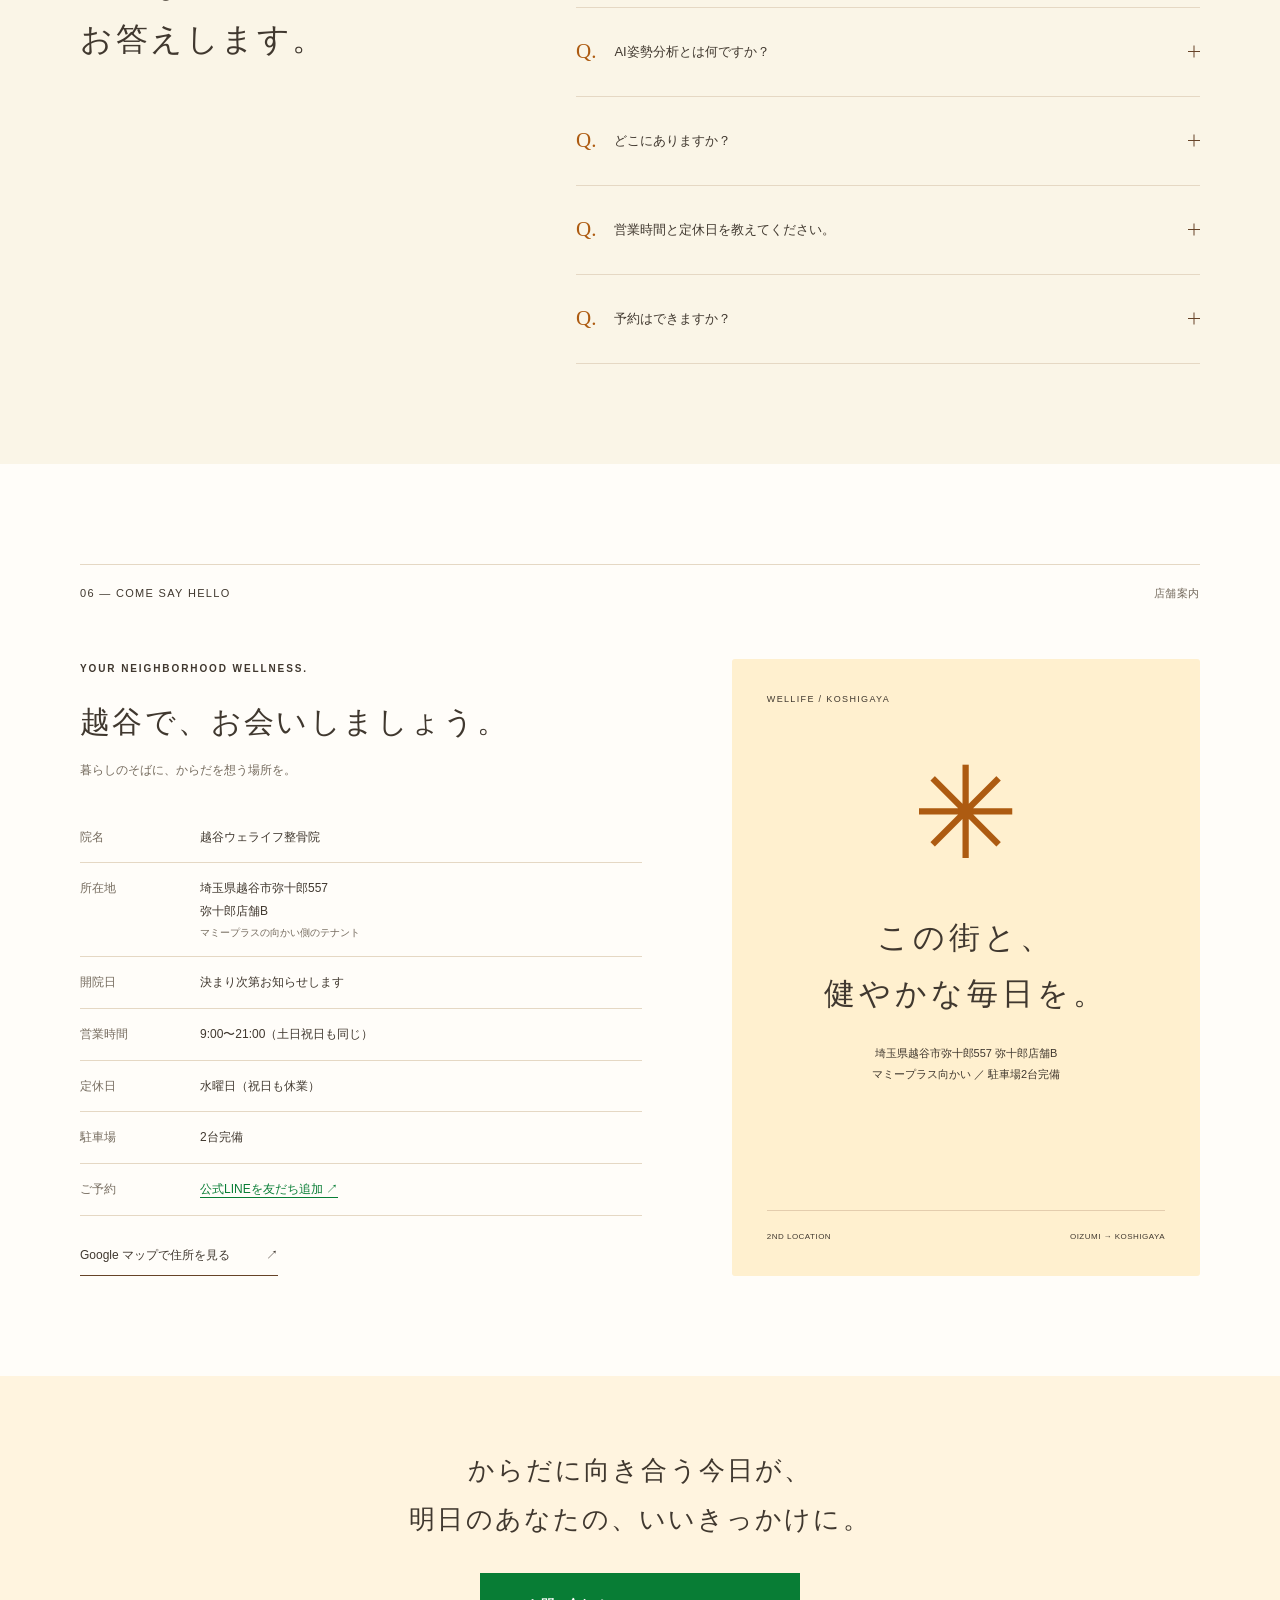
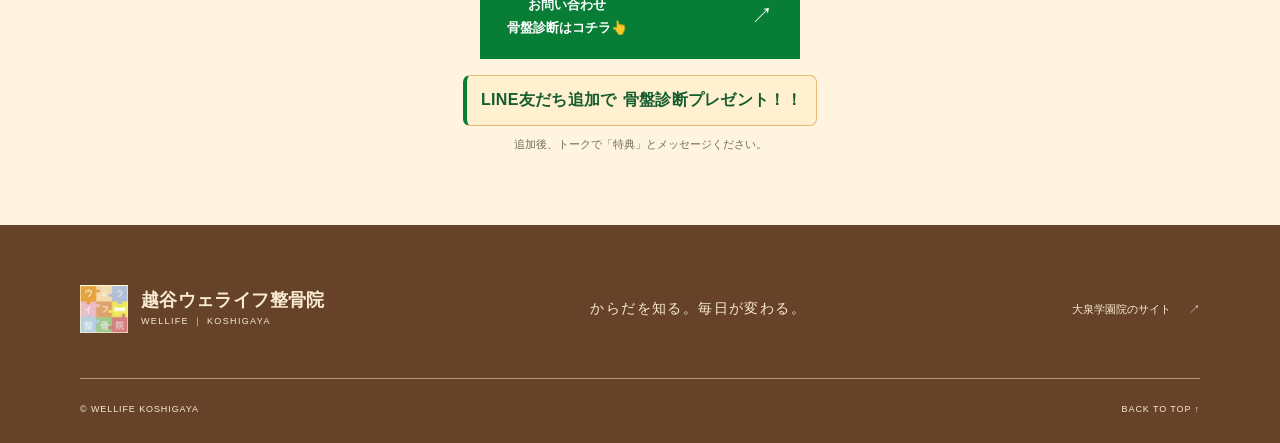
==== commit 5628f796: "Refresh stylesheet version for brown highlights" ====
--- a/index.html
+++ b/index.html
@@ -7,7 +7,7 @@
   <meta name="color-scheme" content="light">
   <meta name="description" content="越谷ウェライフ整骨院。越谷市弥十郎557 弥十郎店舗B。AI姿勢分析と骨盤矯正を中心に慢性痛に向き合う整骨院。柔道整復師の国家資格保有。9〜21時・水曜定休、土日祝も営業。駐車場2台。500円AI姿勢分析×施術体験会をご案内。">
   <title>越谷ウェライフ整骨院｜からだを知る。毎日が変わる。</title>
-  <link rel="stylesheet" href="styles.css?v=20261109-experience">
+  <link rel="stylesheet" href="styles.css?v=20261109-brown">
   <script src="script.js" defer></script>
 </head>
 <body>
--- a/styles.css
+++ b/styles.css
@@ -114,3 +114,63 @@
 /* iPhoneでも絵文字にならない共通の装飾図形 */
 .seal-symbol{display:block;width:34px;height:34px;color:var(--accent);margin:4px auto;flex-shrink:0}
 @media(max-width:760px){.seal-symbol{width:26px;height:26px;margin:3px auto}}
+
+/* 2026-11-09: 茶系アクセントで500円体験会と信頼の紹介を強調 */
+.desktop-nav .header-experience-link{
+  display:inline-flex;align-items:center;gap:10px;padding:10px 15px;
+  border:1px solid #a1764c;border-radius:6px;
+  background:#694126;color:#fff7e8;
+  box-shadow:0 3px 11px #49301822;
+  font-size:11px;font-weight:700;white-space:nowrap;letter-spacing:0;
+  transition:background .2s,box-shadow .2s,transform .2s
+}
+.desktop-nav .header-experience-link strong{
+  font-family:Georgia,serif;font-size:21px;color:#ffe0a0;line-height:1;font-weight:700
+}
+.desktop-nav .header-experience-link:hover{
+  background:#855332;color:#fff7e8;box-shadow:0 5px 15px #49301833;transform:translateY(-1px)
+}
+.mobile-experience-banner{display:none}
+.review-intro{
+  background:#efdfcb;border:1px solid #dcc4a7;border-radius:9px;
+  padding:22px;margin-block:25px 15px
+}
+.review-intro>div:first-child{
+  background:#684129;border-radius:7px;
+  padding:27px 29px;color:#fff6e8;
+  box-shadow:0 5px 18px #49301817
+}
+.review-intro>div:first-child .eyebrow{color:#f8d5a4}
+.review-intro>div:first-child h2{font-size:clamp(23px,2.3vw,29px);color:#fff8ee;font-weight:600;line-height:1.8}
+.review-intro>div:first-child p:not(.eyebrow){color:#f6e6d5}
+.review-intro .trust-highlight{
+  color:#ffdd91;background:linear-gradient(transparent 78%,#c18a42 78%);
+  font-weight:700
+}
+.review-intro .review-score{border-left-color:#d2b18b}
+@media(max-width:1160px) and (min-width:761px){
+  .site-header{gap:16px;padding-inline:2%}
+  .desktop-nav{gap:13px}
+  .desktop-nav .header-experience-link{font-size:10px;padding:9px}
+  .desktop-nav .header-experience-link strong{font-size:18px}
+  .review-intro{gap:25px}
+  .review-intro>div:first-child{padding:23px}
+}
+@media(max-width:760px){
+  .mobile-experience-banner{
+    display:flex;align-items:center;justify-content:center;gap:12px;
+    padding:13px 16px;background:#694126;color:#fff6e9;
+    border-bottom:2px solid #c49658;
+    font-weight:700;font-size:13px;letter-spacing:.02em;text-align:center
+  }
+  .mobile-experience-banner strong{
+    font-family:Georgia,serif;font-size:23px;color:#ffdd91;line-height:1
+  }
+  .review-intro{padding:14px;margin-block:14px;gap:24px}
+  .review-intro>div:first-child{padding:24px 18px}
+  .review-intro>div:first-child h2{font-size:23px}
+}
+@media(max-width:370px){
+  .mobile-experience-banner{font-size:11px;gap:8px}
+  .mobile-experience-banner strong{font-size:20px}
+}
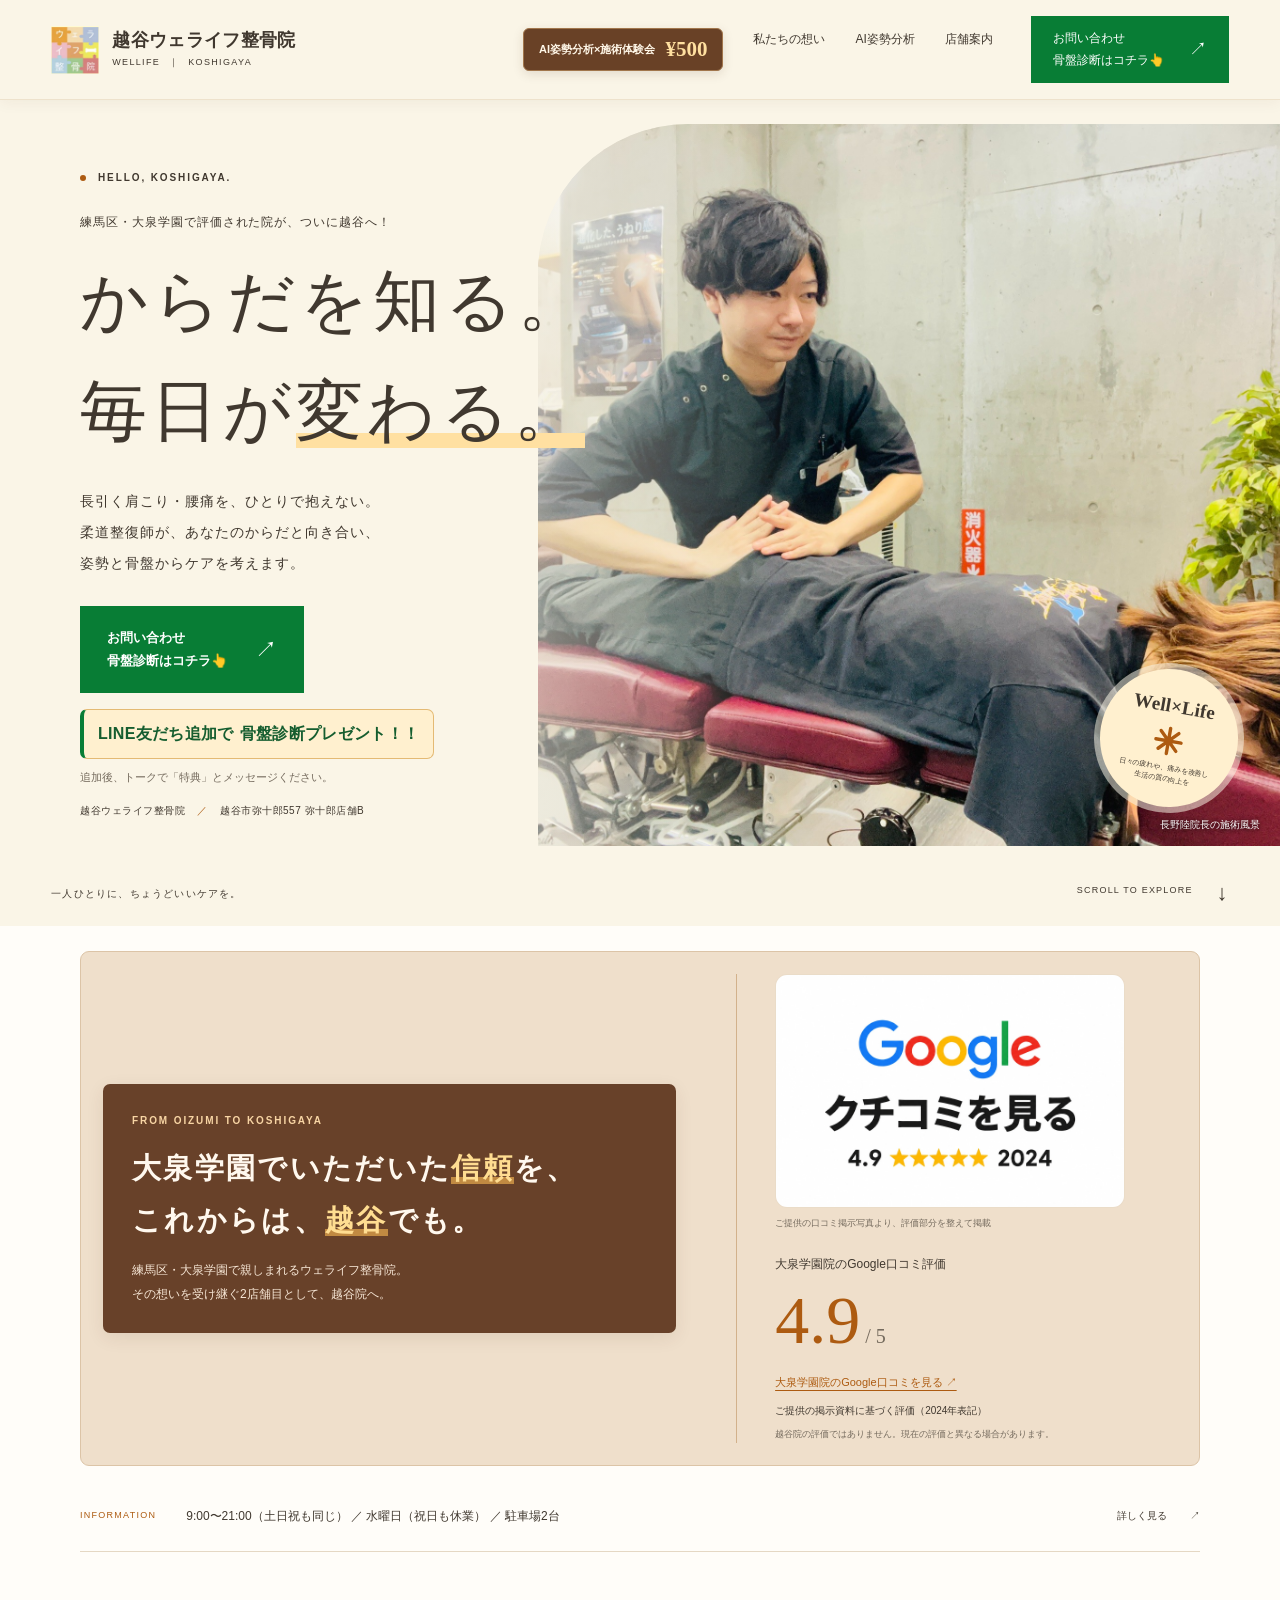
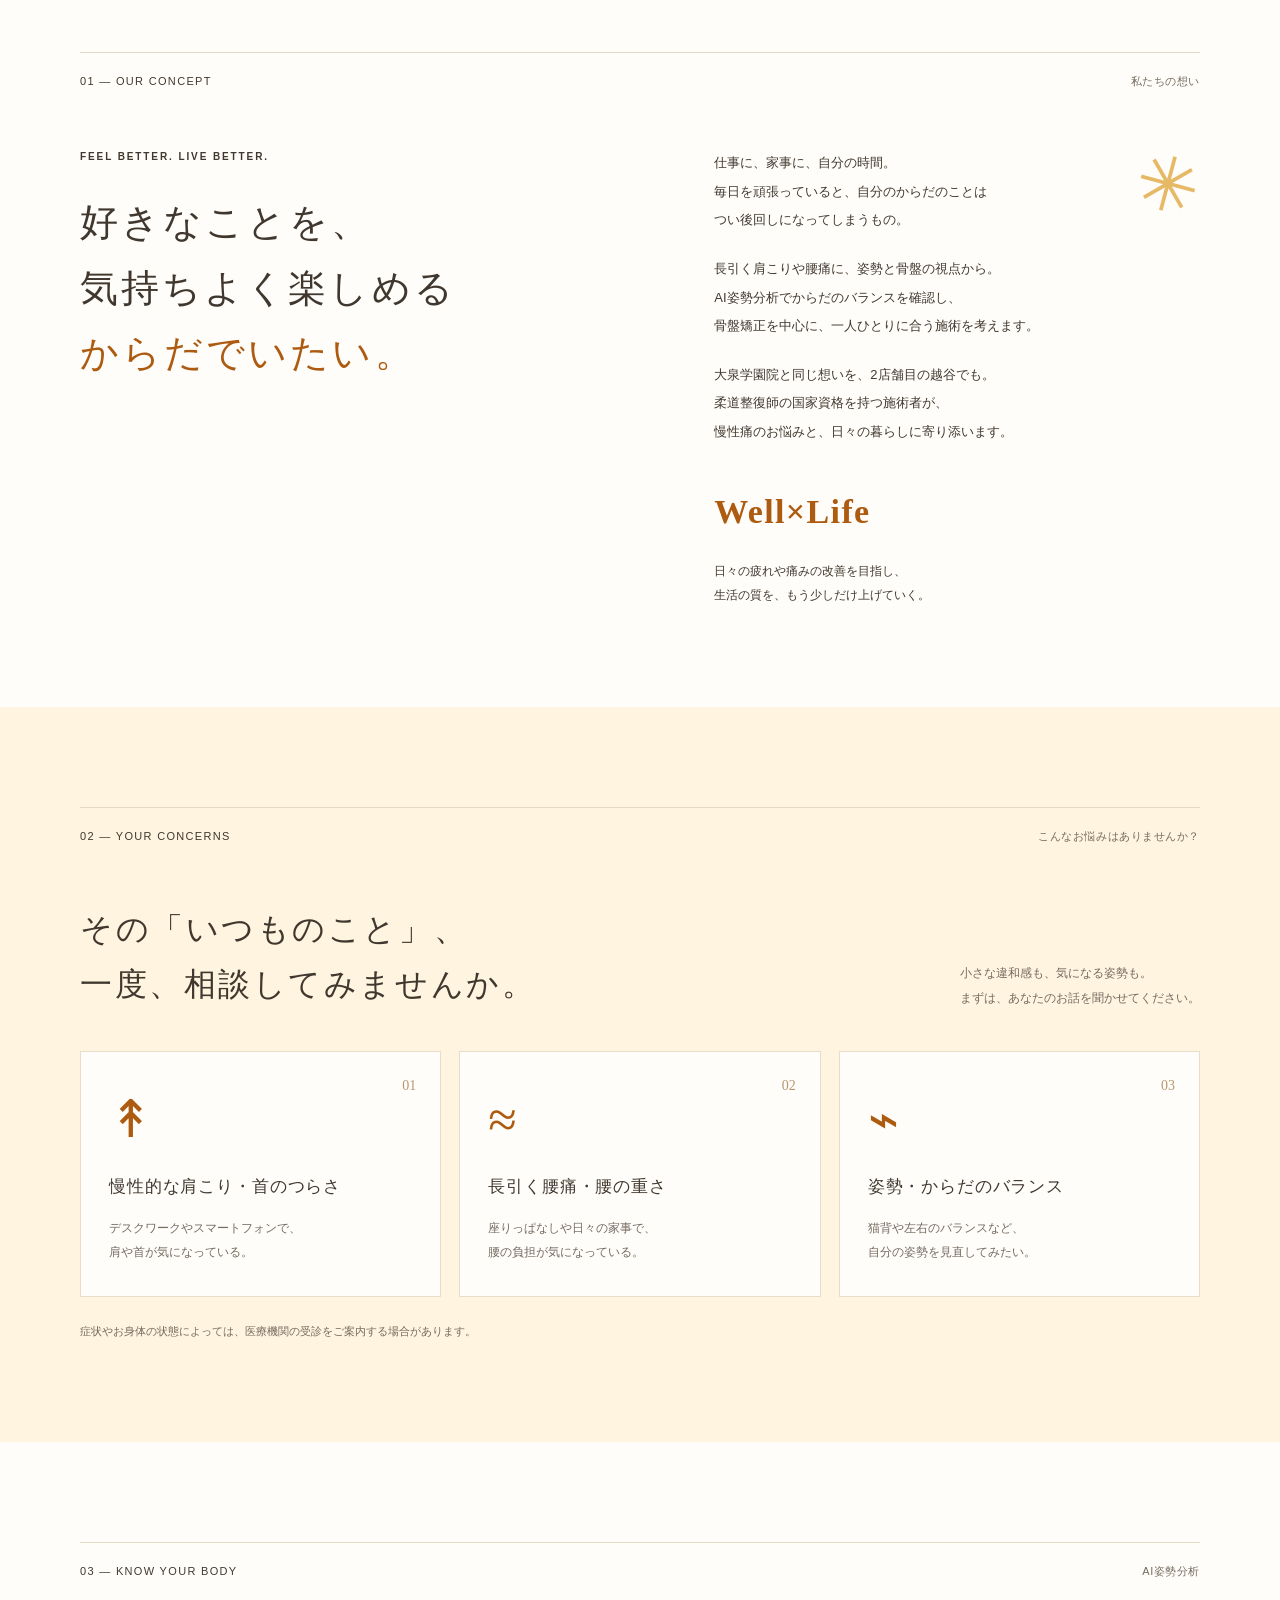
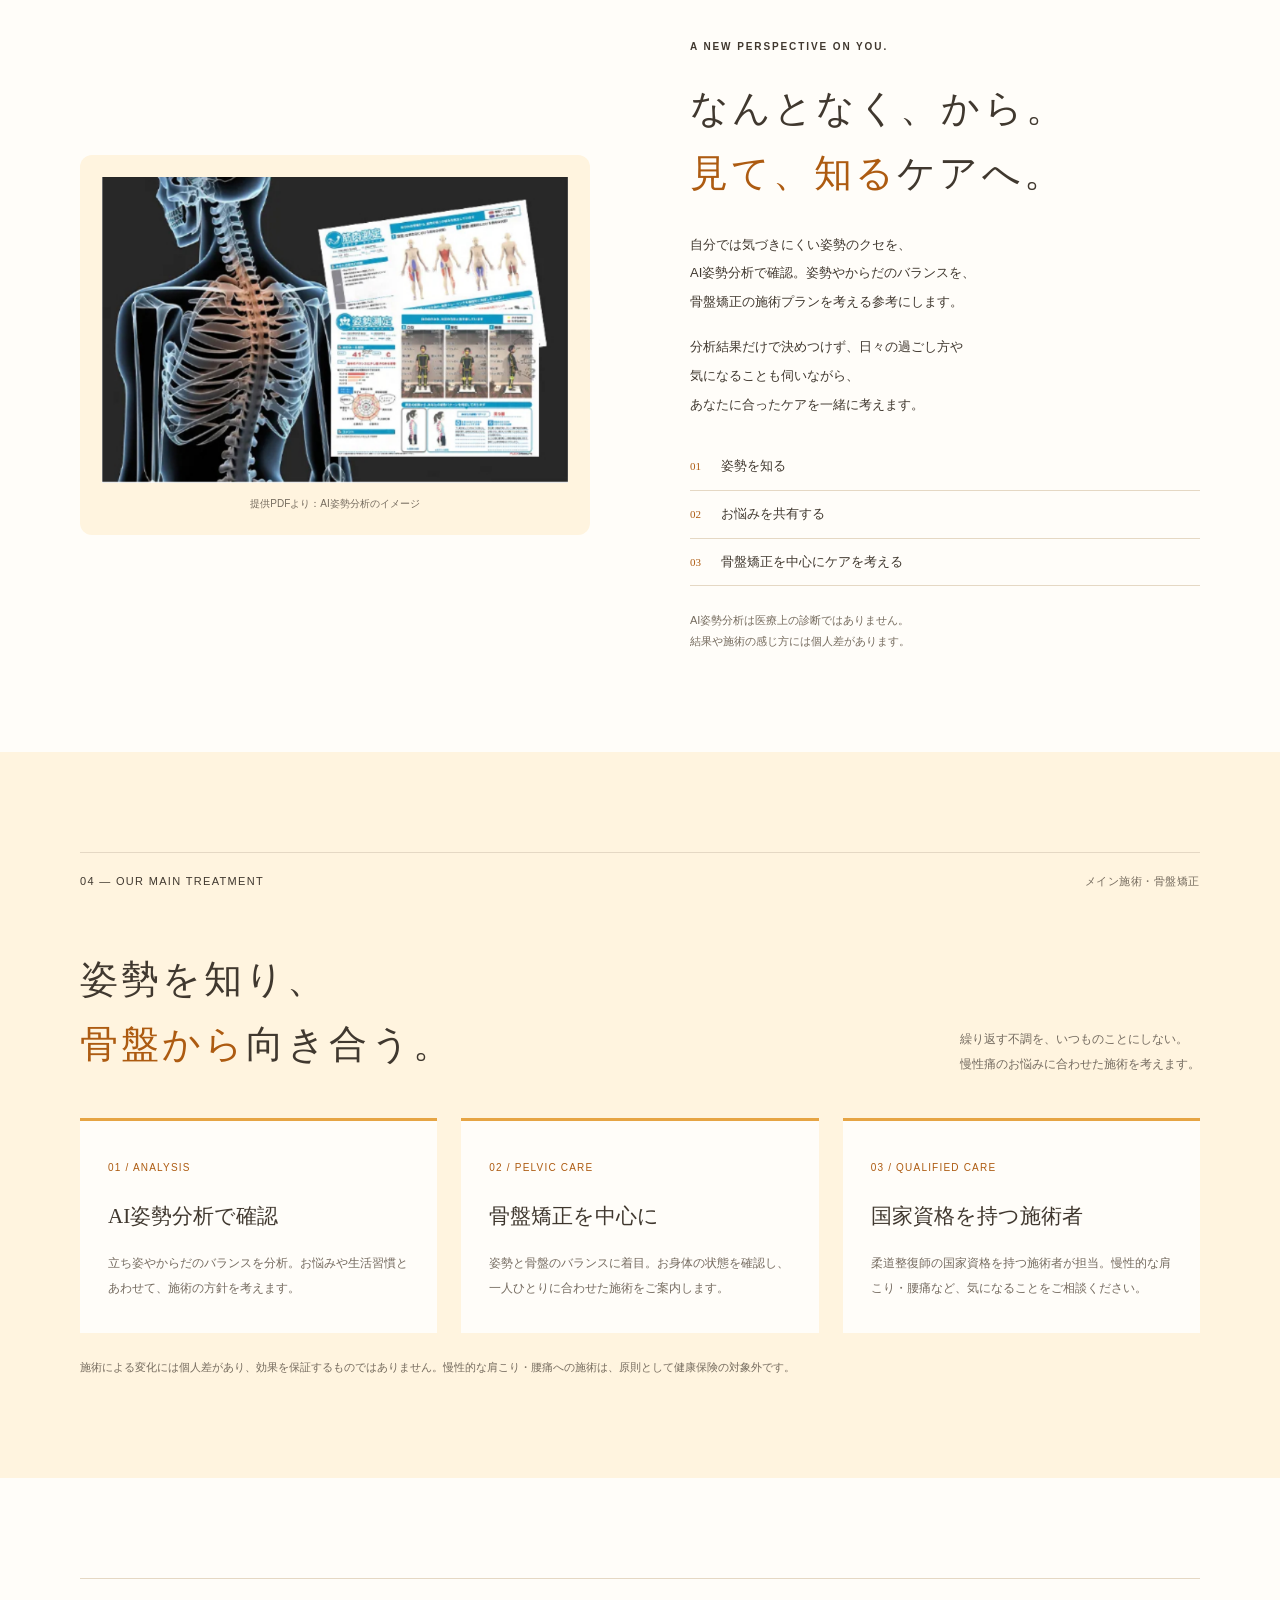
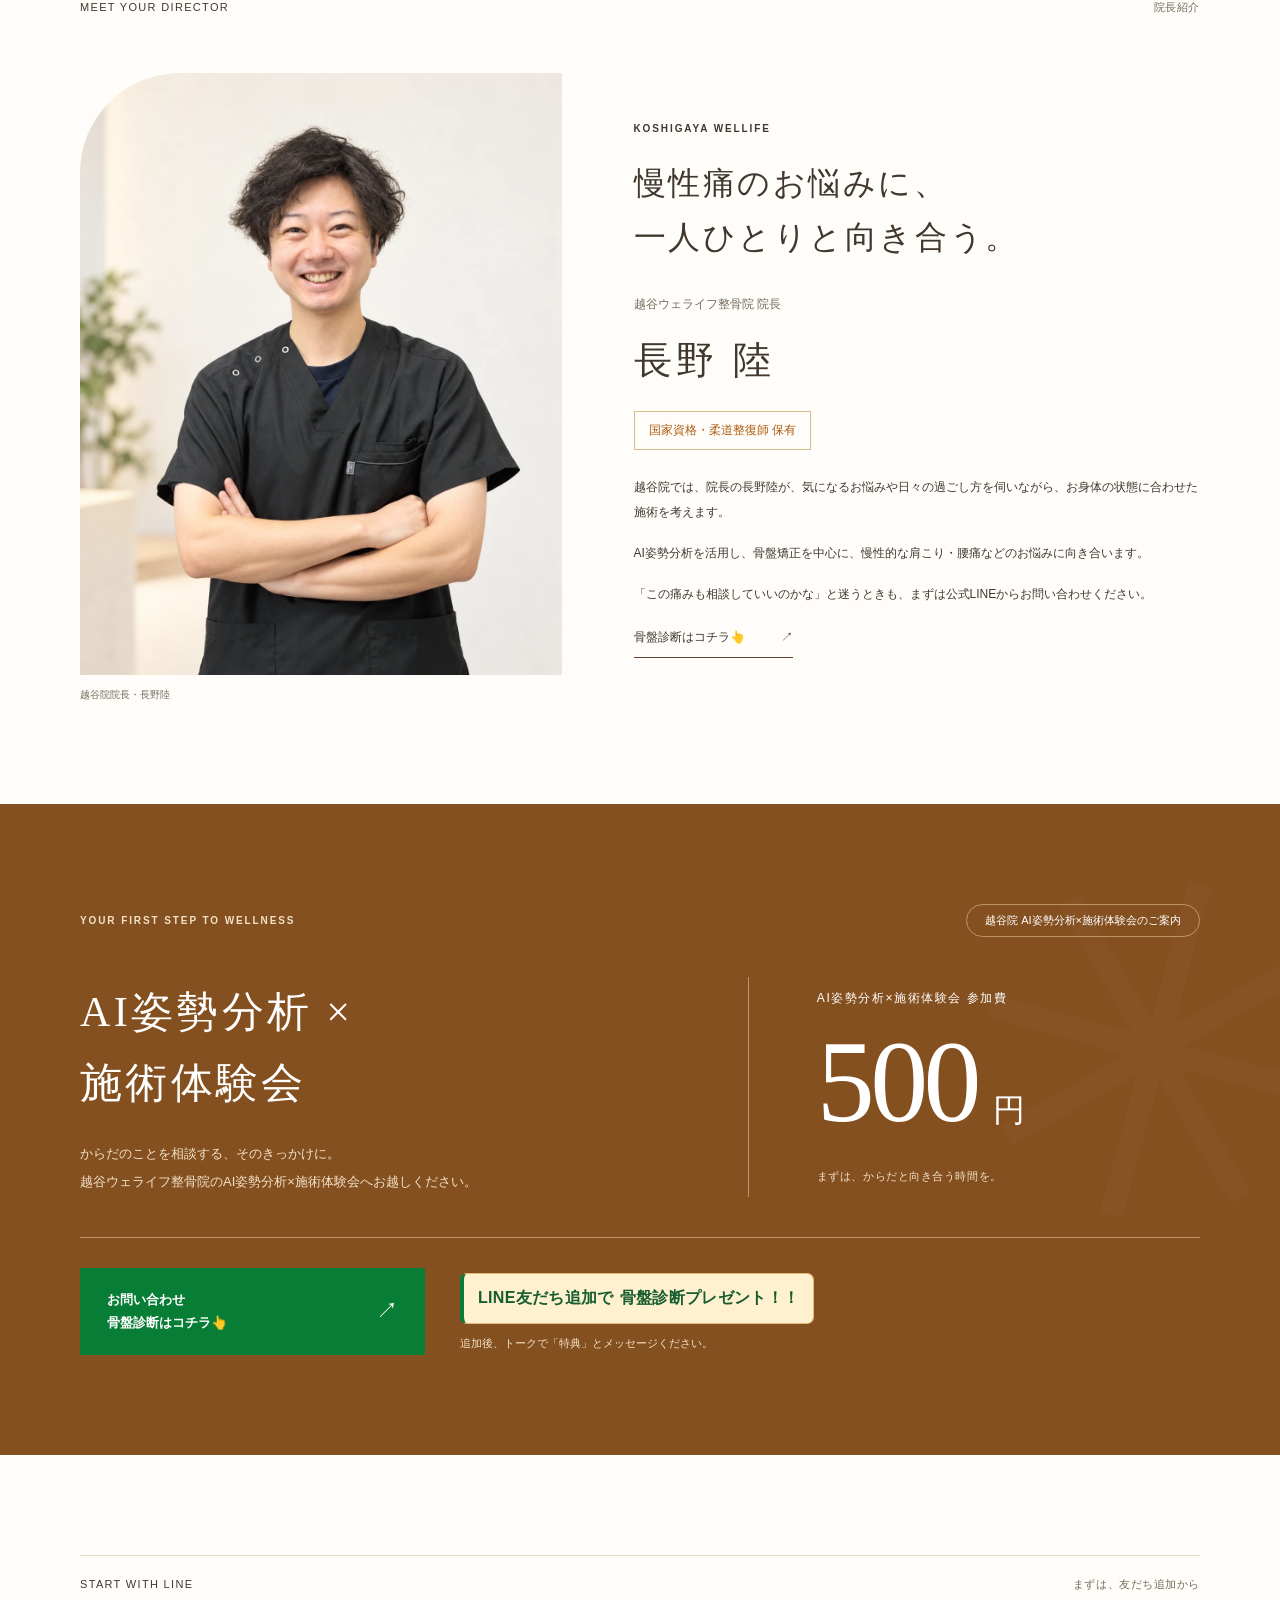
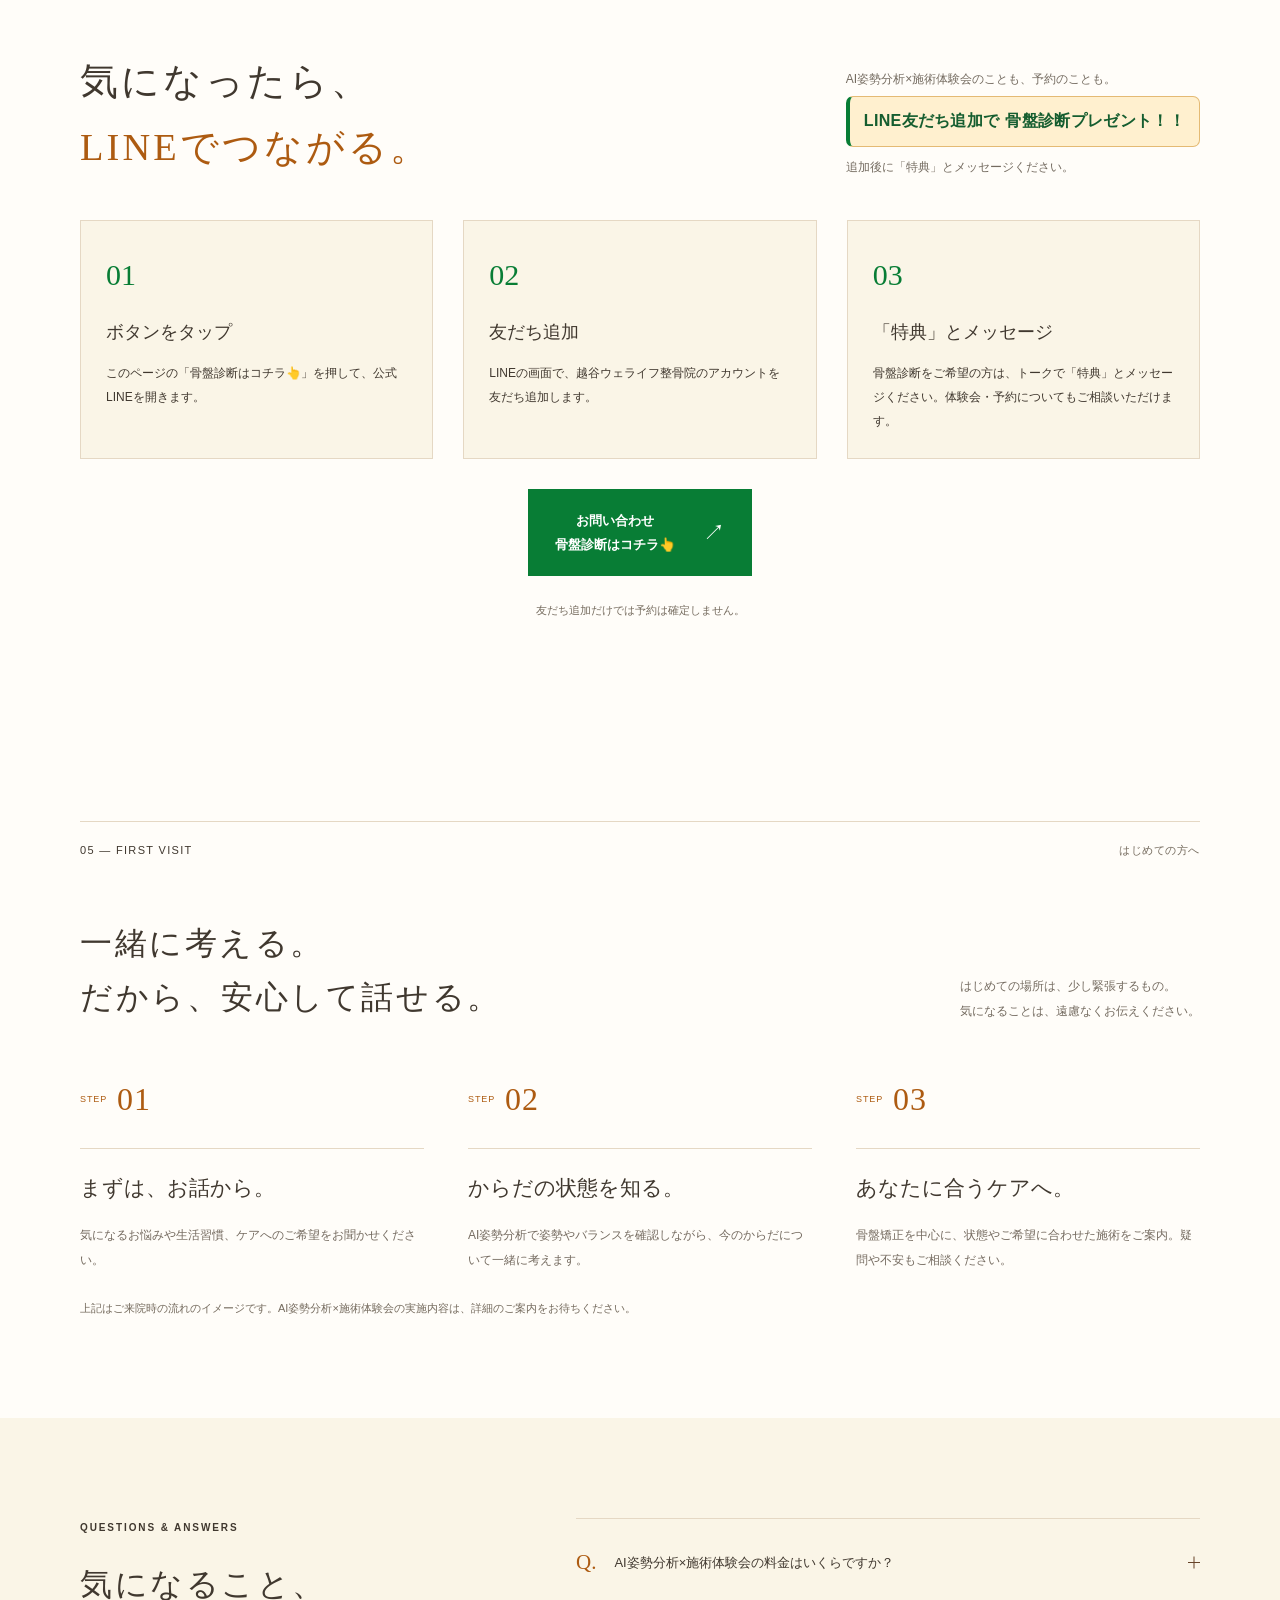
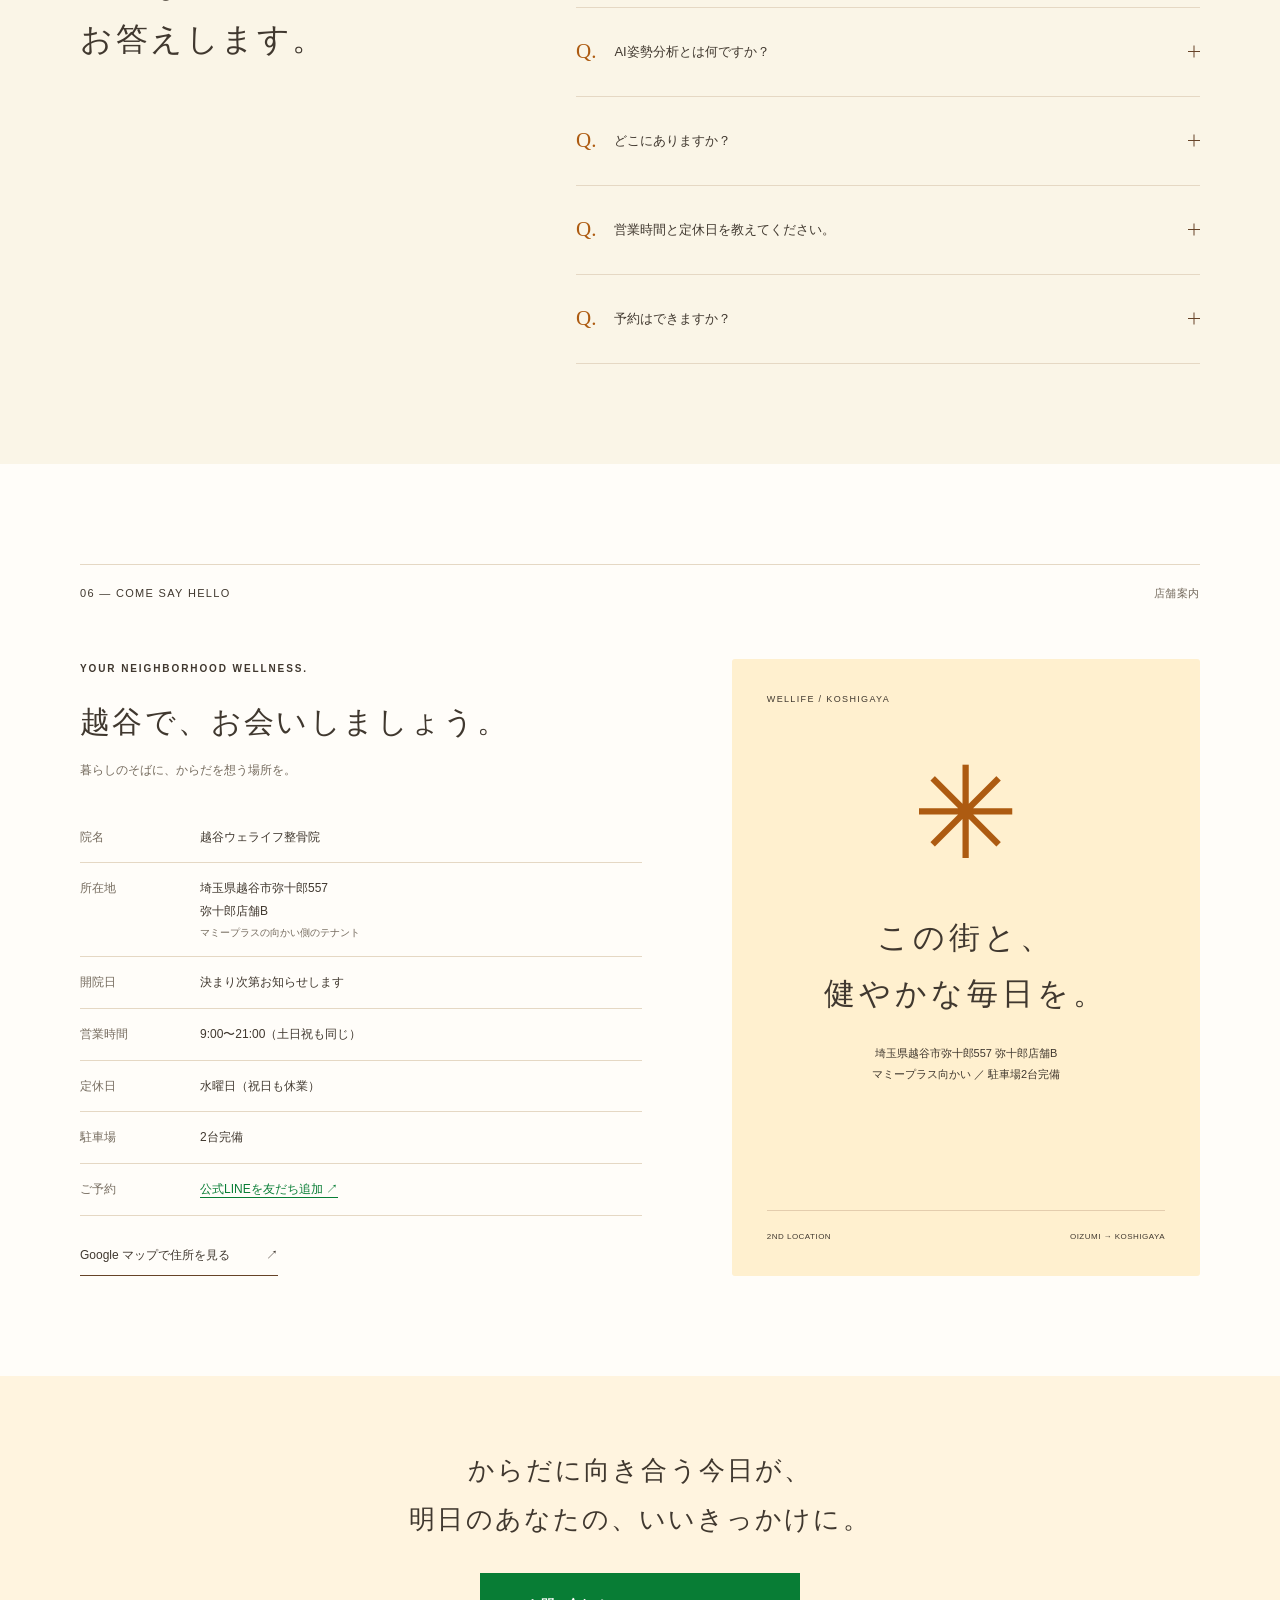
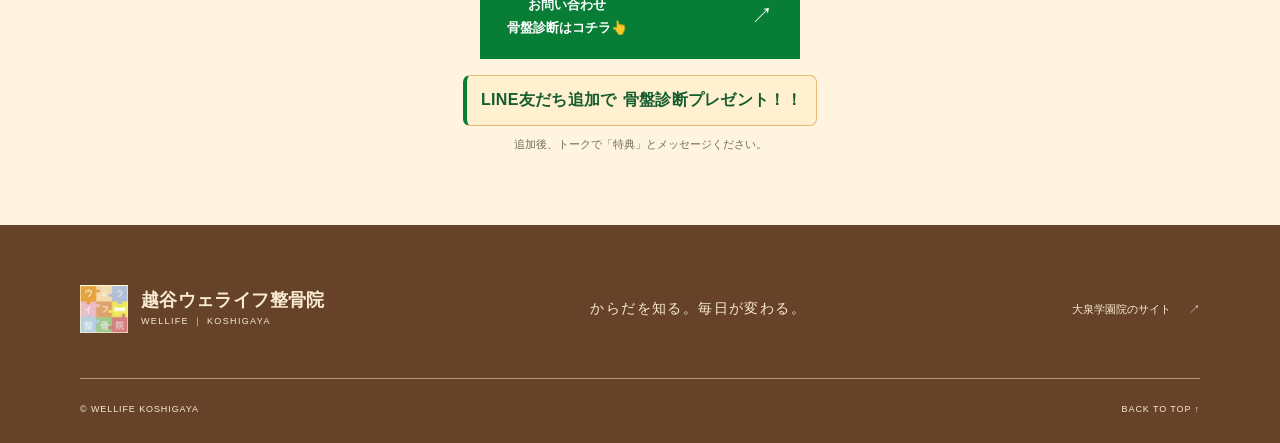
==== commit 8d73479c: "Unify Koshigaya business hours and closed-day wording across main LP" ====
--- a/index.html
+++ b/index.html
@@ -5,7 +5,7 @@
   <meta name="viewport" content="width=device-width, initial-scale=1">
   <meta name="theme-color" content="#faf5e7">
   <meta name="color-scheme" content="light">
-  <meta name="description" content="越谷ウェライフ整骨院。越谷市弥十郎557 弥十郎店舗B。AI姿勢分析と骨盤矯正を中心に慢性痛に向き合う整骨院。柔道整復師の国家資格保有。9〜21時・水曜定休、土日祝も営業。駐車場2台。500円AI姿勢分析×施術体験会をご案内。">
+  <meta name="description" content="越谷ウェライフ整骨院。越谷市弥十郎557 弥十郎店舗B。AI姿勢分析と骨盤矯正を中心に慢性痛に向き合う整骨院。柔道整復師の国家資格保有。営業時間9:00〜21:00（土日祝も同じ）、定休日は水曜日（祝日も休業）。駐車場2台。500円AI姿勢分析×施術体験会をご案内。">
   <title>越谷ウェライフ整骨院｜からだを知る。毎日が変わる。</title>
   <link rel="stylesheet" href="styles.css?v=20261109-brown">
   <script src="script.js" defer></script>
@@ -28,7 +28,7 @@
       <div class="hero-bottom"><span>一人ひとりに、ちょうどいいケアを。</span><a href="#concept">SCROLL TO EXPLORE <span aria-hidden="true">↓</span></a></div>
     </section>
     <section class="review-intro wrap" aria-labelledby="review-heading"><div><p class="eyebrow">FROM OIZUMI TO KOSHIGAYA</p><h2 id="review-heading">大泉学園でいただいた<span class="trust-highlight">信頼</span>を、<br>これからは、<span class="trust-highlight">越谷</span>でも。</h2><p>練馬区・大泉学園で親しまれるウェライフ整骨院。<br>その想いを受け継ぐ2店舗目として、越谷院へ。</p></div><div class="review-score"><figure class="review-image"><a href="https://www.google.com/search?sca_esv=64345335af5ad8d5&amp;rlz=1C1QUCD_jaJP937JP939&amp;sxsrf=APpeQnuQSlY_cY5R02-mNGz1_TeRtVvrjw:1792735571267&amp;q=%E3%82%A6%E3%82%A7%E3%83%A9%E3%82%A4%E3%83%95%E6%95%B4%E9%AA%A8%E9%99%A2&amp;si=APenkKm7iecQ4G6P-TsbSMFKIQtv3EFIqRAFw-i8uEbk55Z-_2hVX126mCR9XAed55w9wywsMBaq8wJb4nHYjsFi6G99P88vyKD1ftwOUA_P_F-jfBWw58aOosh_YNMP5Se_13fOU_83D562krC8XvhaTND3Y_k3_A%3D%3D&amp;sa=X&amp;ved=2ahUKEwix3Zq3vM-XAxWlna8BHT8hCHgQrrQLegQIGRAA&amp;biw=1366&amp;bih=599&amp;dpr=1" target="_blank" rel="noopener noreferrer" aria-label="大泉学園院のGoogle口コミを見る（新しいタブ）"><img src="assets/google-review-rating.webp" alt="提供写真の評価部分を整えた画像：Google クチコミを見る、評価4.9、2024年表記" width="1536" height="1024" loading="lazy"></a><figcaption>ご提供の口コミ掲示写真より、評価部分を整えて掲載</figcaption></figure><span>大泉学園院のGoogle口コミ評価</span><strong>4.9<small> / 5</small></strong><a class="google-review-link" href="https://www.google.com/search?sca_esv=64345335af5ad8d5&amp;rlz=1C1QUCD_jaJP937JP939&amp;sxsrf=APpeQnuQSlY_cY5R02-mNGz1_TeRtVvrjw:1792735571267&amp;q=%E3%82%A6%E3%82%A7%E3%83%A9%E3%82%A4%E3%83%95%E6%95%B4%E9%AA%A8%E9%99%A2&amp;si=APenkKm7iecQ4G6P-TsbSMFKIQtv3EFIqRAFw-i8uEbk55Z-_2hVX126mCR9XAed55w9wywsMBaq8wJb4nHYjsFi6G99P88vyKD1ftwOUA_P_F-jfBWw58aOosh_YNMP5Se_13fOU_83D562krC8XvhaTND3Y_k3_A%3D%3D&amp;sa=X&amp;ved=2ahUKEwix3Zq3vM-XAxWlna8BHT8hCHgQrrQLegQIGRAA&amp;biw=1366&amp;bih=599&amp;dpr=1" target="_blank" rel="noopener noreferrer">大泉学園院のGoogle口コミを見る ↗<span class="sr-only">（新しいタブで開きます）</span></a><p>ご提供の掲示資料に基づく評価（2024年表記）</p><small>越谷院の評価ではありません。現在の評価と異なる場合があります。</small></div></section>
-    <div class="news-strip wrap"><span class="news-label">INFORMATION</span><p>9:00–21:00 ／ 土日祝も営業 ／ 水曜定休 ／ 駐車場2台</p><a href="#experience" aria-label="AI姿勢分析×施術体験会の詳細を見る">詳しく見る <span aria-hidden="true">↗</span></a></div>
+    <div class="news-strip wrap"><span class="news-label">INFORMATION</span><p>9:00〜21:00（土日祝も同じ） ／ 水曜日（祝日も休業） ／ 駐車場2台</p><a href="#experience" aria-label="AI姿勢分析×施術体験会の詳細を見る">詳しく見る <span aria-hidden="true">↗</span></a></div>
     <section class="section concept wrap" id="concept">
       <div class="section-label"><span>01 — OUR CONCEPT</span><span>私たちの想い</span></div>
       <div class="concept-grid"><div><p class="eyebrow">FEEL BETTER. LIVE BETTER.</p><h2>好きなことを、<br>気持ちよく楽しめる<br><em>からだでいたい。</em></h2></div><div class="concept-copy"><span class="large-asterisk" aria-hidden="true">✳</span><p>仕事に、家事に、自分の時間。<br>毎日を頑張っていると、自分のからだのことは<br class="desktop-only">つい後回しになってしまうもの。</p><p>長引く肩こりや腰痛に、姿勢と骨盤の視点から。<br>AI姿勢分析でからだのバランスを確認し、<br class="desktop-only">骨盤矯正を中心に、一人ひとりに合う施術を考えます。</p><p>大泉学園院と同じ想いを、2店舗目の越谷でも。<br>柔道整復師の国家資格を持つ施術者が、<br class="desktop-only">慢性痛のお悩みと、日々の暮らしに寄り添います。</p><div class="concept-meaning"><span class="concept-sign">Well×Life</span><p>日々の疲れや痛みの改善を目指し、<br>生活の質を、もう少しだけ上げていく。</p></div></div></div>
@@ -42,8 +42,8 @@
 
     <section class="line-guide section wrap" aria-labelledby="line-title"><div class="section-label"><span>START WITH LINE</span><span>まずは、友だち追加から</span></div><div class="section-heading"><h2 id="line-title">気になったら、<br><em>LINEでつながる。</em></h2><p>AI姿勢分析×施術体験会のことも、予約のことも。<br><strong class="benefit-highlight"><span>LINE友だち追加で</span><span>骨盤診断プレゼント！！</span></strong><br>追加後に「特典」とメッセージください。</p></div><ol class="line-steps"><li><span>01</span><h3>ボタンをタップ</h3><p>このページの「骨盤診断はコチラ👆」を押して、公式LINEを開きます。</p></li><li><span>02</span><h3>友だち追加</h3><p>LINEの画面で、越谷ウェライフ整骨院のアカウントを友だち追加します。</p></li><li><span>03</span><h3>「特典」とメッセージ</h3><p>骨盤診断をご希望の方は、トークで「特典」とメッセージください。体験会・予約についてもご相談いただけます。</p></li></ol><div class="line-guide-action"><a class="button button-primary line-cta" href="https://lin.ee/sBaUZuD" target="_blank" rel="noopener noreferrer"><span style="font-size:inherit;font-weight:inherit;line-height:1.8">お問い合わせ<br>骨盤診断はコチラ👆</span> <span aria-hidden="true">↗</span><span class="sr-only">（LINEを新しいタブで開きます）</span></a><p class="small-note">友だち追加だけでは予約は確定しません。</p></div></section>
     <section class="flow section wrap"><div class="section-label"><span>05 — FIRST VISIT</span><span>はじめての方へ</span></div><div class="section-heading"><h2>一緒に考える。<br>だから、安心して話せる。</h2><p>はじめての場所は、少し緊張するもの。<br>気になることは、遠慮なくお伝えください。</p></div><div class="flow-grid"><article><div class="flow-step">STEP <b>01</b></div><h3>まずは、お話から。</h3><p>気になるお悩みや生活習慣、ケアへのご希望をお聞かせください。</p></article><article><div class="flow-step">STEP <b>02</b></div><h3>からだの状態を知る。</h3><p>AI姿勢分析で姿勢やバランスを確認しながら、今のからだについて一緒に考えます。</p></article><article><div class="flow-step">STEP <b>03</b></div><h3>あなたに合うケアへ。</h3><p>骨盤矯正を中心に、状態やご希望に合わせた施術をご案内。疑問や不安もご相談ください。</p></article></div><p class="small-note">上記はご来院時の流れのイメージです。AI姿勢分析×施術体験会の実施内容は、詳細のご案内をお待ちください。</p></section>
-    <section class="faq section"><div class="wrap faq-grid"><div><p class="eyebrow">QUESTIONS & ANSWERS</p><h2>気になること、<br>お答えします。</h2></div><div class="faq-items"><details><summary><span>Q.</span>AI姿勢分析×施術体験会の料金はいくらですか？<i aria-hidden="true"></i></summary><p>AI姿勢分析×施術体験会の参加費は500円です。</p></details><details><summary><span>Q.</span>AI姿勢分析とは何ですか？<i aria-hidden="true"></i></summary><p>AIを用いて姿勢のバランスを確認するための分析です。医療上の診断を行うものではありません。気になるお悩みと合わせて、ケアを考える参考にします。</p></details><details><summary><span>Q.</span>どこにありますか？<i aria-hidden="true"></i></summary><p>埼玉県越谷市弥十郎557 弥十郎店舗Bです。マミープラスの向かい側のテナントにあり、駐車場を2台分ご用意しています。</p></details><details><summary><span>Q.</span>営業時間と定休日を教えてください。<i aria-hidden="true"></i></summary><p>9:00〜21:00、水曜日が定休日です。土日祝日も9:00〜21:00で営業します。水曜日が祝日の場合も定休日です。</p></details><details><summary><span>Q.</span>予約はできますか？<i aria-hidden="true"></i></summary><p>ご予約については、公式LINEを友だち追加のうえお問い合わせください。友だち追加だけでは予約は確定しません。AI姿勢分析×施術体験会の開催日・内容の詳細は、決まり次第ご案内します。</p></details></div></div></section>
-    <section class="access section wrap" id="access"><div class="section-label"><span>06 — COME SAY HELLO</span><span>店舗案内</span></div><div class="access-grid"><div><p class="eyebrow">YOUR NEIGHBORHOOD WELLNESS.</p><h2>越谷で、お会いしましょう。</h2><p class="access-intro">暮らしのそばに、からだを想う場所を。</p><dl class="clinic-details"><div><dt>院名</dt><dd>越谷ウェライフ整骨院</dd></div><div><dt>所在地</dt><dd>埼玉県越谷市弥十郎557<br>弥十郎店舗B<span class="detail-note">マミープラスの向かい側のテナント</span></dd></div><div><dt>開院日</dt><dd>決まり次第お知らせします</dd></div><div><dt>営業時間</dt><dd>9:00〜21:00（土日祝日も同じ）</dd></div><div><dt>定休日</dt><dd>水曜日（祝日も休業）</dd></div><div><dt>駐車場</dt><dd>2台完備</dd></div><div><dt>ご予約</dt><dd><a class="clinic-line-link line-cta" href="https://lin.ee/sBaUZuD" target="_blank" rel="noopener noreferrer">公式LINEを友だち追加 <span aria-hidden="true">↗</span><span class="sr-only">（LINEを新しいタブで開きます）</span></a></dd></div></dl><a class="text-link" href="https://www.google.com/maps/search/?api=1&query=%E5%9F%BC%E7%8E%89%E7%9C%8C%E8%B6%8A%E8%B0%B7%E5%B8%82%E5%BC%A5%E5%8D%81%E9%83%8E557%20%E5%BC%A5%E5%8D%81%E9%83%8E%E5%BA%97%E8%88%97B" target="_blank" rel="noopener noreferrer">Google マップで住所を見る <span aria-hidden="true">↗</span><span class="sr-only">（新しいタブで開きます）</span></a></div><div class="access-card"><span class="access-card-label">WELLIFE / KOSHIGAYA</span><span class="access-symbol" aria-hidden="true">✳</span><h3>この街と、<br>健やかな毎日を。</h3><span class="access-card-address">埼玉県越谷市弥十郎557 弥十郎店舗B<br>マミープラス向かい ／ 駐車場2台完備</span><div class="access-card-bottom"><span>2ND LOCATION</span><span>OIZUMI → KOSHIGAYA</span></div></div></div></section>
+    <section class="faq section"><div class="wrap faq-grid"><div><p class="eyebrow">QUESTIONS & ANSWERS</p><h2>気になること、<br>お答えします。</h2></div><div class="faq-items"><details><summary><span>Q.</span>AI姿勢分析×施術体験会の料金はいくらですか？<i aria-hidden="true"></i></summary><p>AI姿勢分析×施術体験会の参加費は500円です。</p></details><details><summary><span>Q.</span>AI姿勢分析とは何ですか？<i aria-hidden="true"></i></summary><p>AIを用いて姿勢のバランスを確認するための分析です。医療上の診断を行うものではありません。気になるお悩みと合わせて、ケアを考える参考にします。</p></details><details><summary><span>Q.</span>どこにありますか？<i aria-hidden="true"></i></summary><p>埼玉県越谷市弥十郎557 弥十郎店舗Bです。マミープラスの向かい側のテナントにあり、駐車場を2台分ご用意しています。</p></details><details><summary><span>Q.</span>営業時間と定休日を教えてください。<i aria-hidden="true"></i></summary><p>営業時間：9:00〜21:00（土日祝も同じ）<br>定休日：水曜日（祝日も休業）</p></details><details><summary><span>Q.</span>予約はできますか？<i aria-hidden="true"></i></summary><p>ご予約については、公式LINEを友だち追加のうえお問い合わせください。友だち追加だけでは予約は確定しません。AI姿勢分析×施術体験会の開催日・内容の詳細は、決まり次第ご案内します。</p></details></div></div></section>
+    <section class="access section wrap" id="access"><div class="section-label"><span>06 — COME SAY HELLO</span><span>店舗案内</span></div><div class="access-grid"><div><p class="eyebrow">YOUR NEIGHBORHOOD WELLNESS.</p><h2>越谷で、お会いしましょう。</h2><p class="access-intro">暮らしのそばに、からだを想う場所を。</p><dl class="clinic-details"><div><dt>院名</dt><dd>越谷ウェライフ整骨院</dd></div><div><dt>所在地</dt><dd>埼玉県越谷市弥十郎557<br>弥十郎店舗B<span class="detail-note">マミープラスの向かい側のテナント</span></dd></div><div><dt>開院日</dt><dd>決まり次第お知らせします</dd></div><div><dt>営業時間</dt><dd>9:00〜21:00（土日祝も同じ）</dd></div><div><dt>定休日</dt><dd>水曜日（祝日も休業）</dd></div><div><dt>駐車場</dt><dd>2台完備</dd></div><div><dt>ご予約</dt><dd><a class="clinic-line-link line-cta" href="https://lin.ee/sBaUZuD" target="_blank" rel="noopener noreferrer">公式LINEを友だち追加 <span aria-hidden="true">↗</span><span class="sr-only">（LINEを新しいタブで開きます）</span></a></dd></div></dl><a class="text-link" href="https://www.google.com/maps/search/?api=1&query=%E5%9F%BC%E7%8E%89%E7%9C%8C%E8%B6%8A%E8%B0%B7%E5%B8%82%E5%BC%A5%E5%8D%81%E9%83%8E557%20%E5%BC%A5%E5%8D%81%E9%83%8E%E5%BA%97%E8%88%97B" target="_blank" rel="noopener noreferrer">Google マップで住所を見る <span aria-hidden="true">↗</span><span class="sr-only">（新しいタブで開きます）</span></a></div><div class="access-card"><span class="access-card-label">WELLIFE / KOSHIGAYA</span><span class="access-symbol" aria-hidden="true">✳</span><h3>この街と、<br>健やかな毎日を。</h3><span class="access-card-address">埼玉県越谷市弥十郎557 弥十郎店舗B<br>マミープラス向かい ／ 駐車場2台完備</span><div class="access-card-bottom"><span>2ND LOCATION</span><span>OIZUMI → KOSHIGAYA</span></div></div></div></section>
     <section class="closing"><p>からだに向き合う今日が、<br>明日のあなたの、いいきっかけに。</p><a class="button button-primary line-cta" href="https://lin.ee/sBaUZuD" target="_blank" rel="noopener noreferrer"><span style="font-size:inherit;font-weight:inherit;line-height:1.8">お問い合わせ<br>骨盤診断はコチラ👆</span> <span aria-hidden="true">↗</span><span class="sr-only">（LINEを新しいタブで開きます）</span></a><p class="closing-note"><strong class="benefit-highlight"><span>LINE友だち追加で</span><span>骨盤診断プレゼント！！</span></strong><br>追加後、トークで「特典」とメッセージください。</p></section>
   </main>
   <footer class="site-footer"><div class="footer-top wrap"><a class="brand footer-brand" href="#"><img class="brand-logo" src="assets/wellife-logo.png" alt="" width="54" height="54"><span><strong class="clinic-brand-name">越谷ウェライフ整骨院</strong><small>WELLIFE ｜ KOSHIGAYA</small></span></a><p>からだを知る。毎日が変わる。</p><a href="https://wellife-ooizumi.com/" target="_blank" rel="noopener noreferrer">大泉学園院のサイト <span aria-hidden="true">↗</span><span class="sr-only">（新しいタブで開きます）</span></a></div><div class="footer-bottom wrap"><small>© WELLIFE KOSHIGAYA</small><a href="#">BACK TO TOP ↑</a></div></footer>
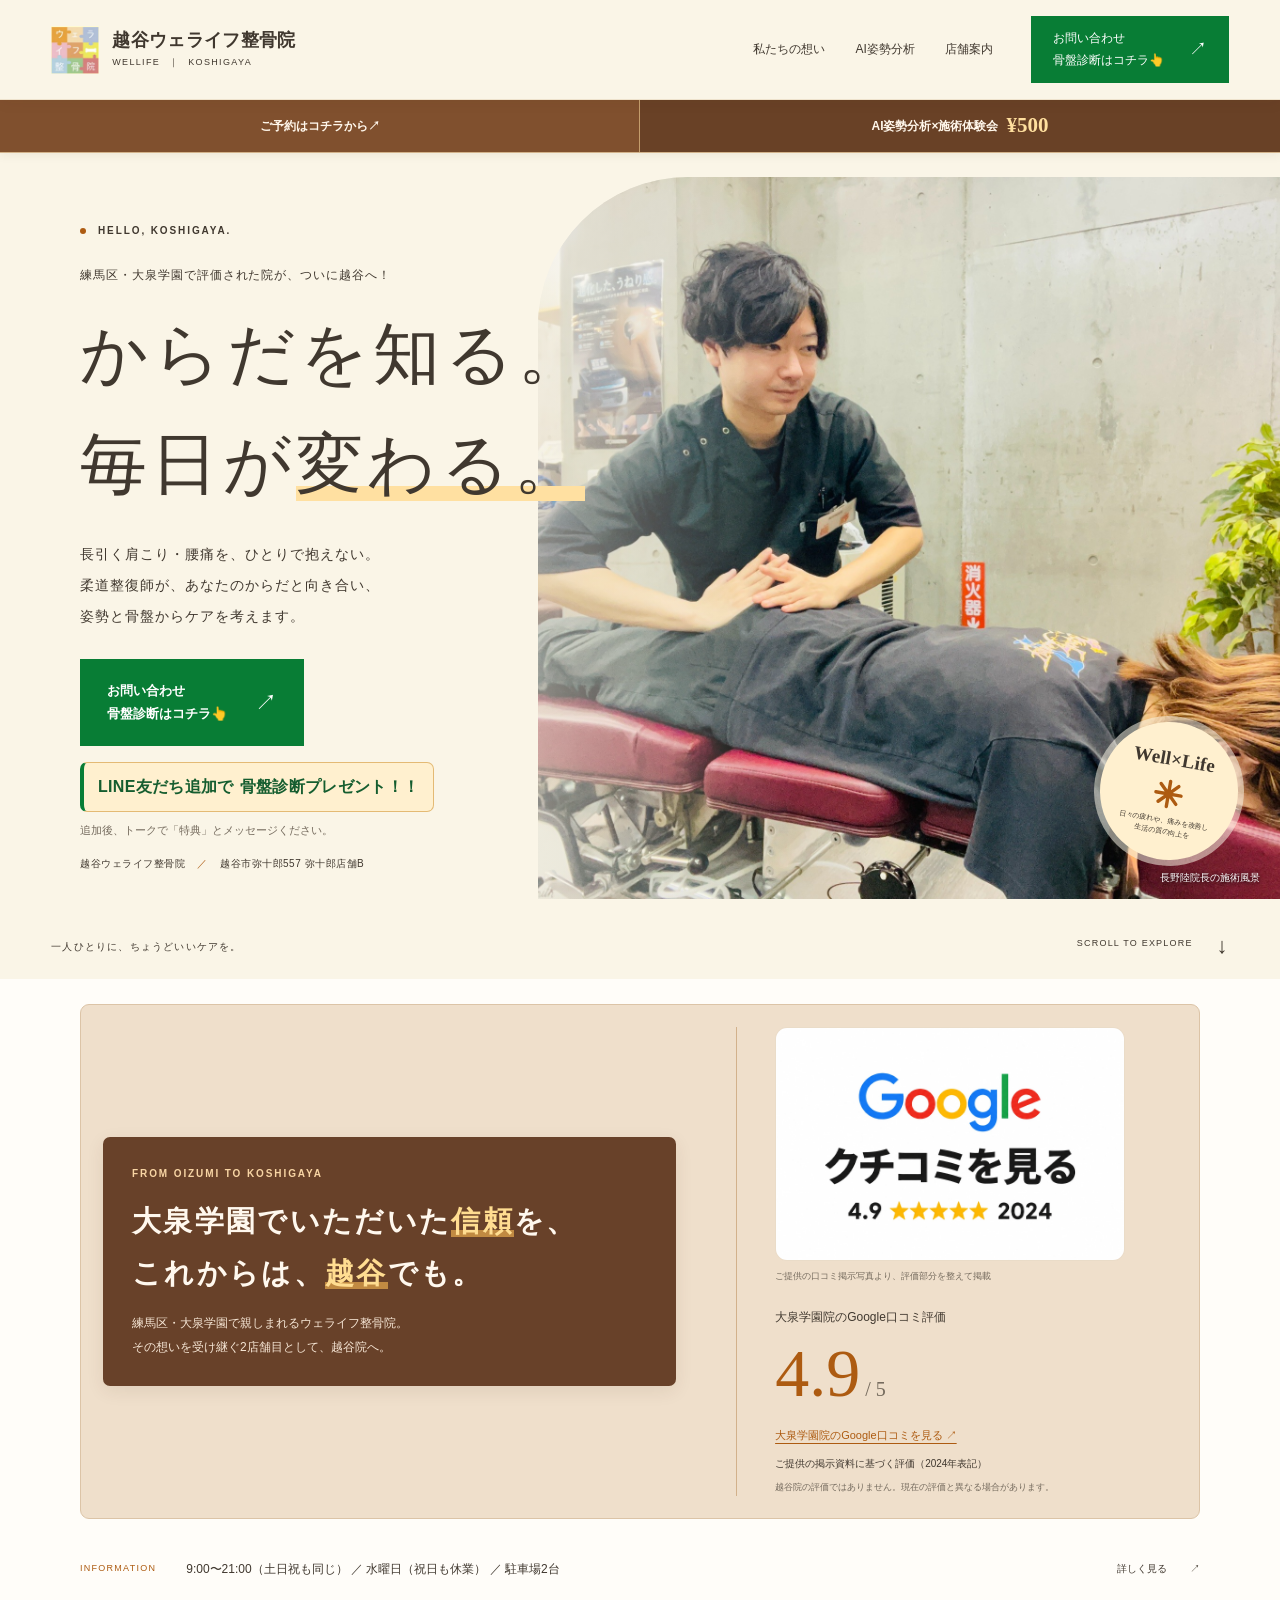
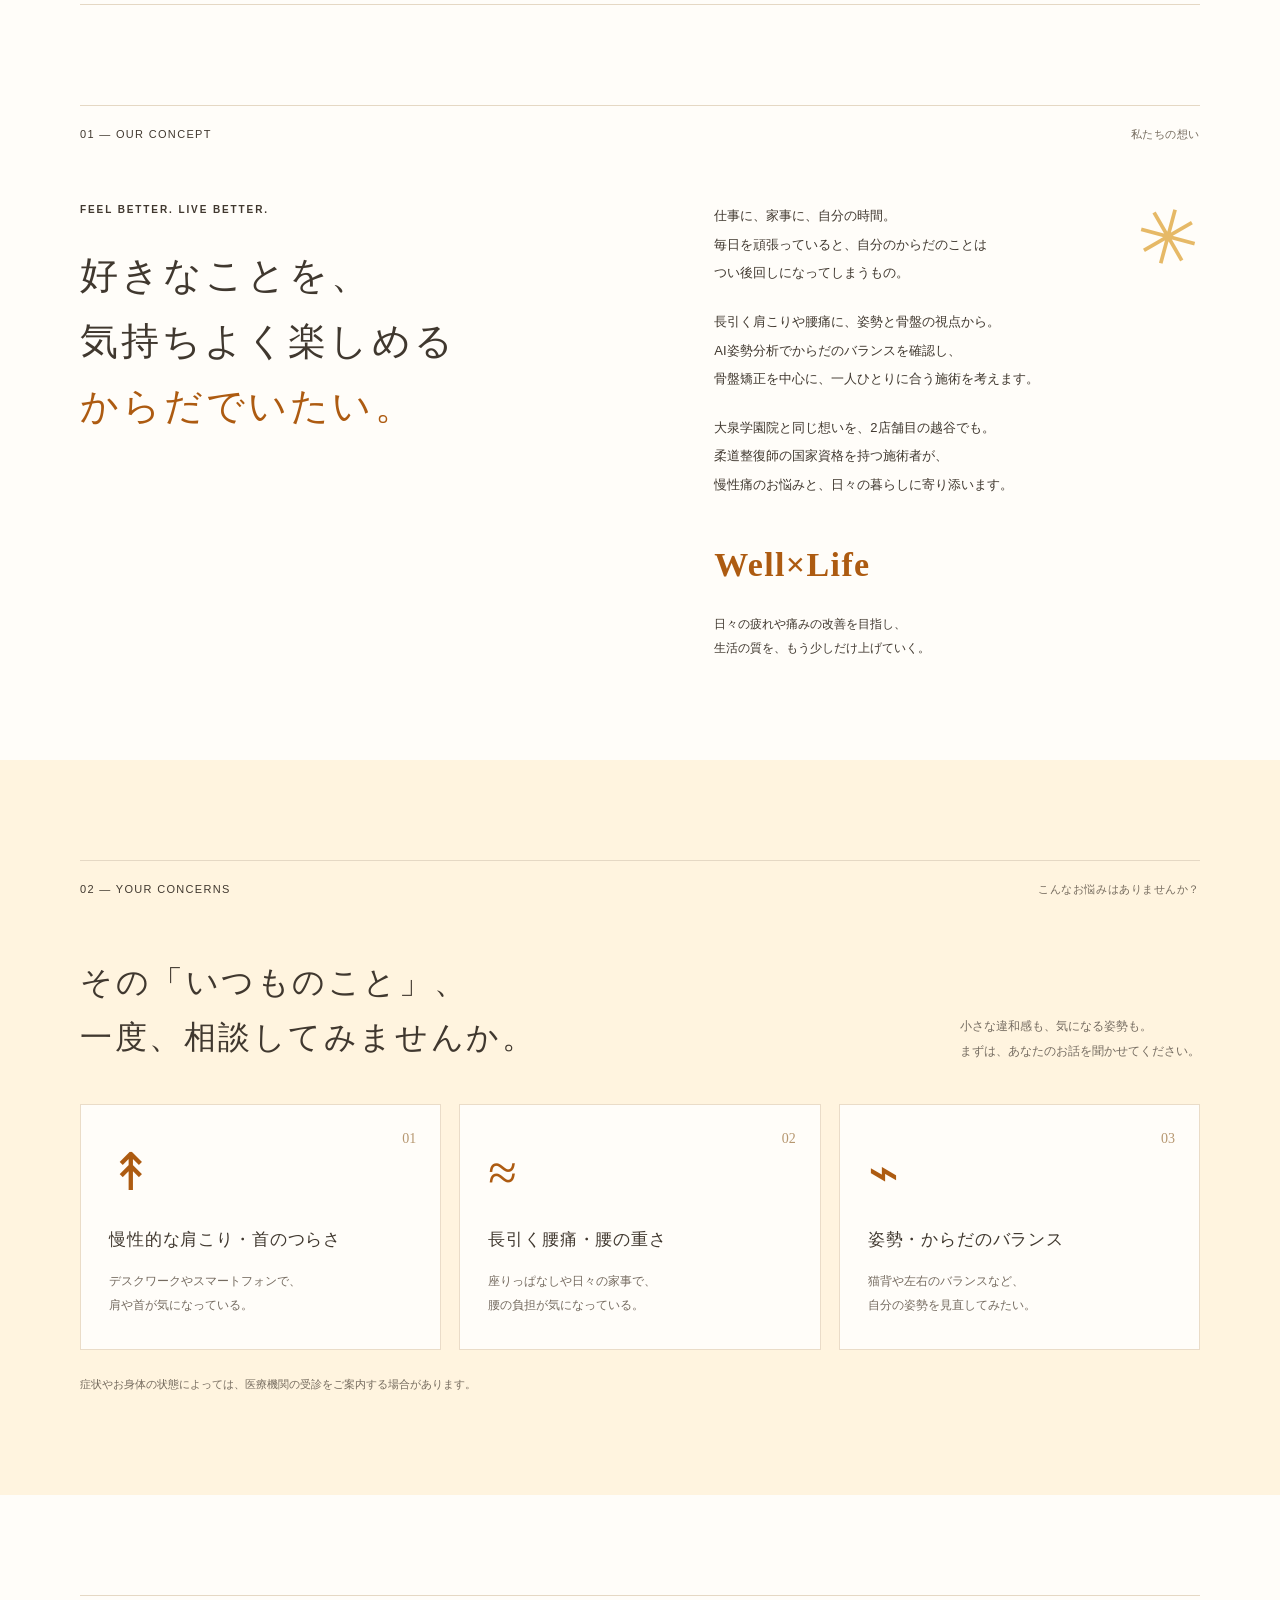
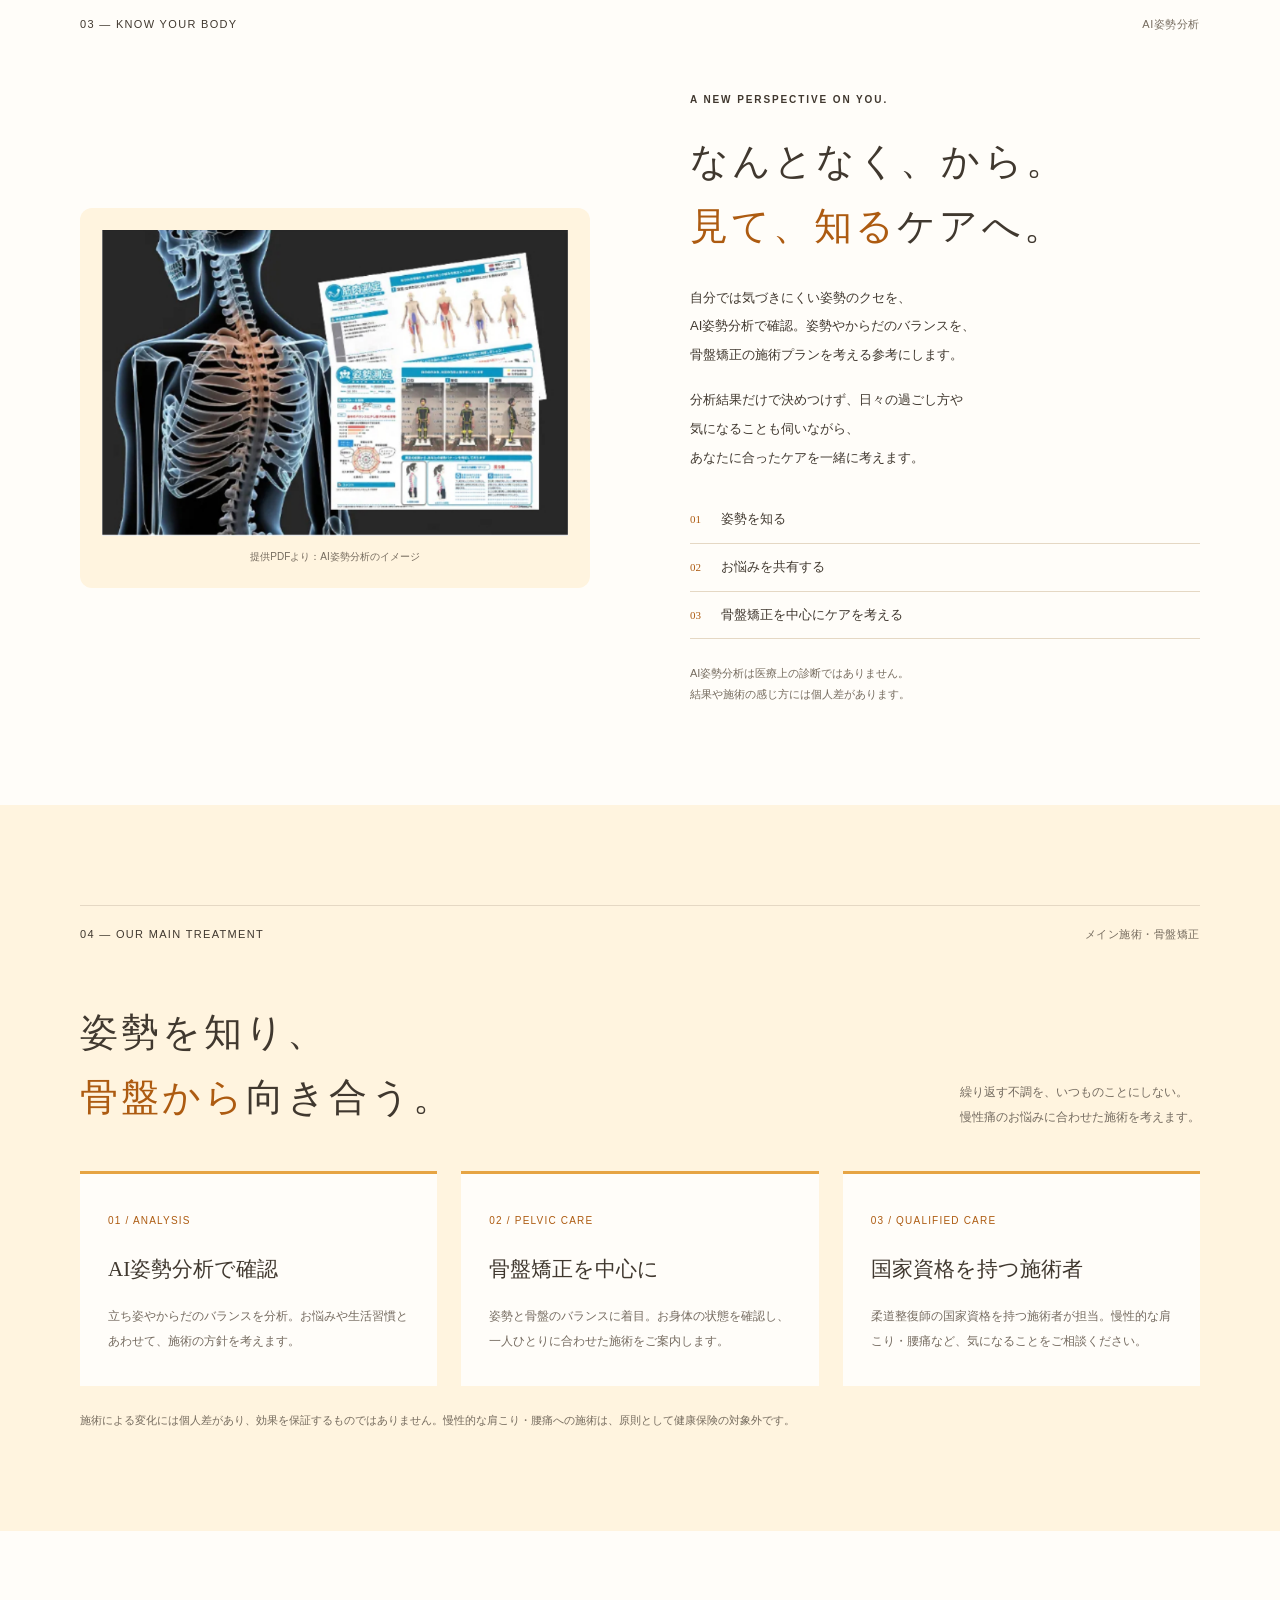
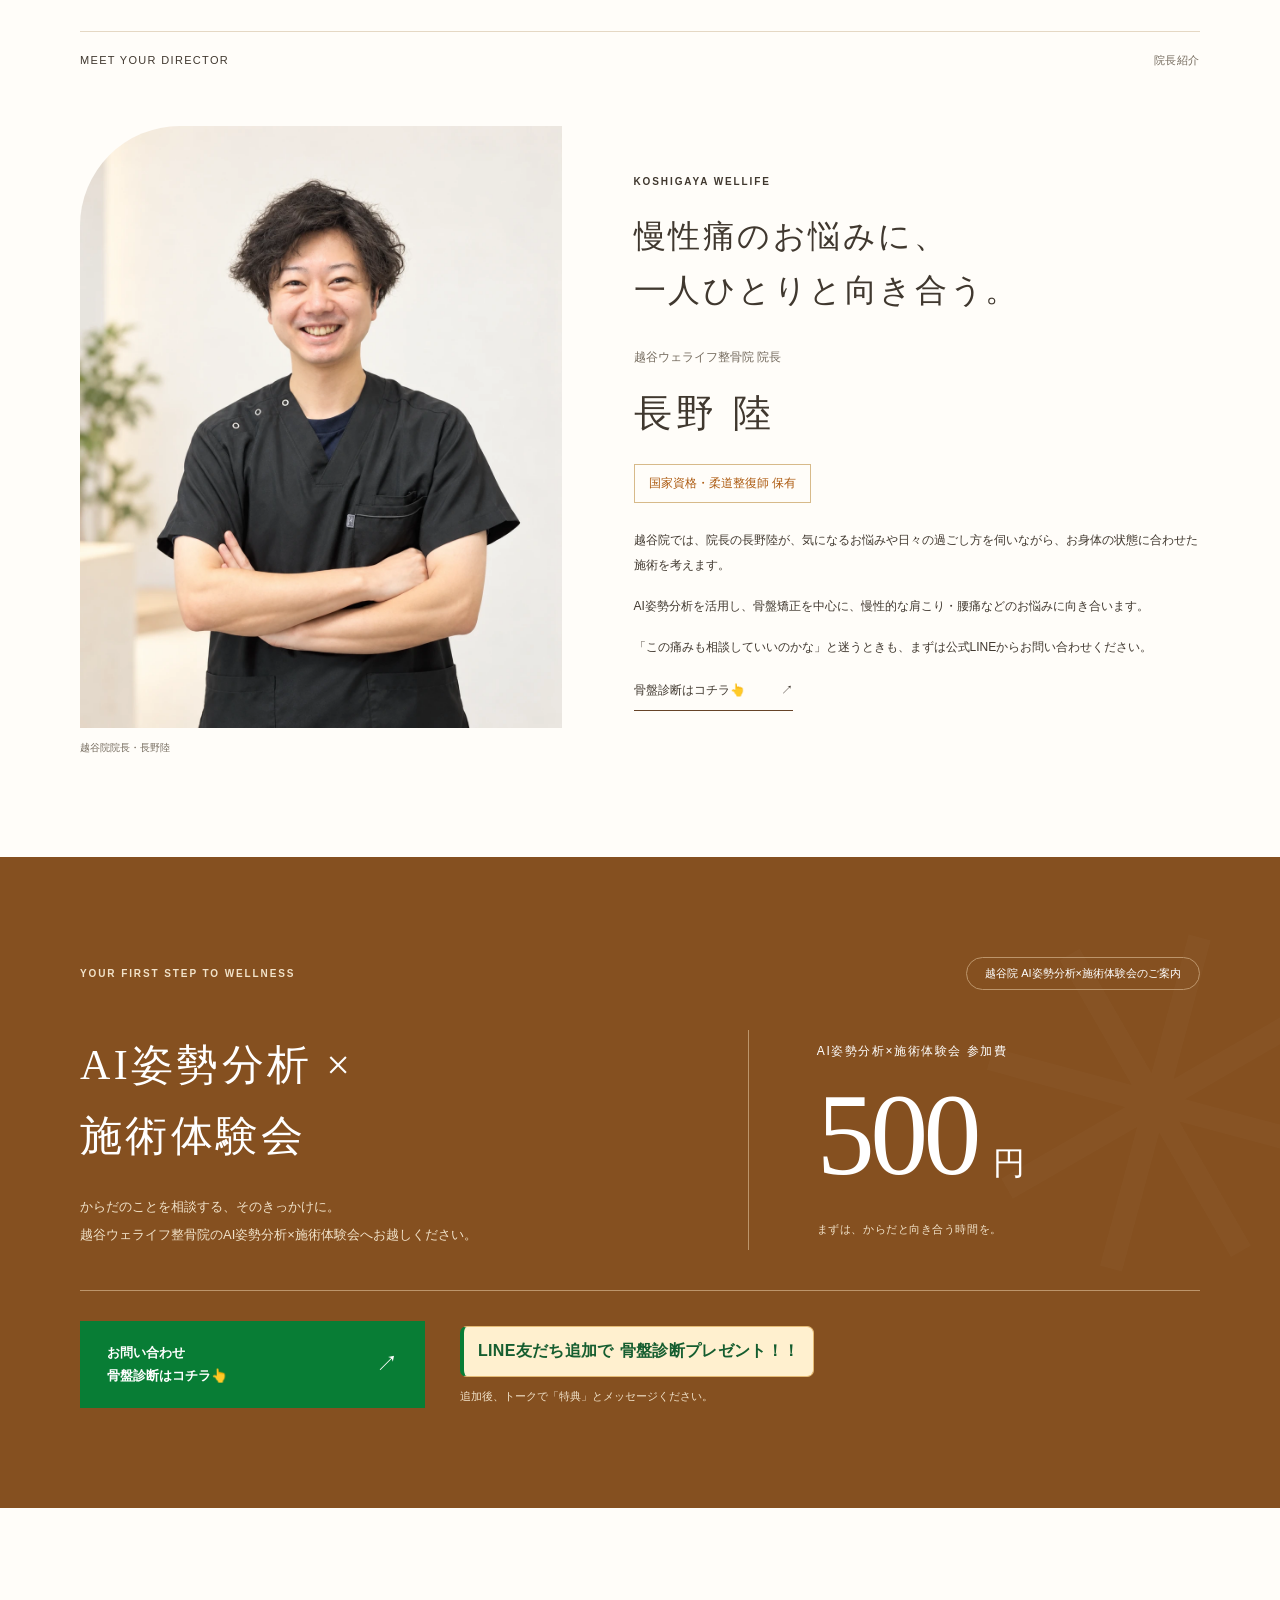
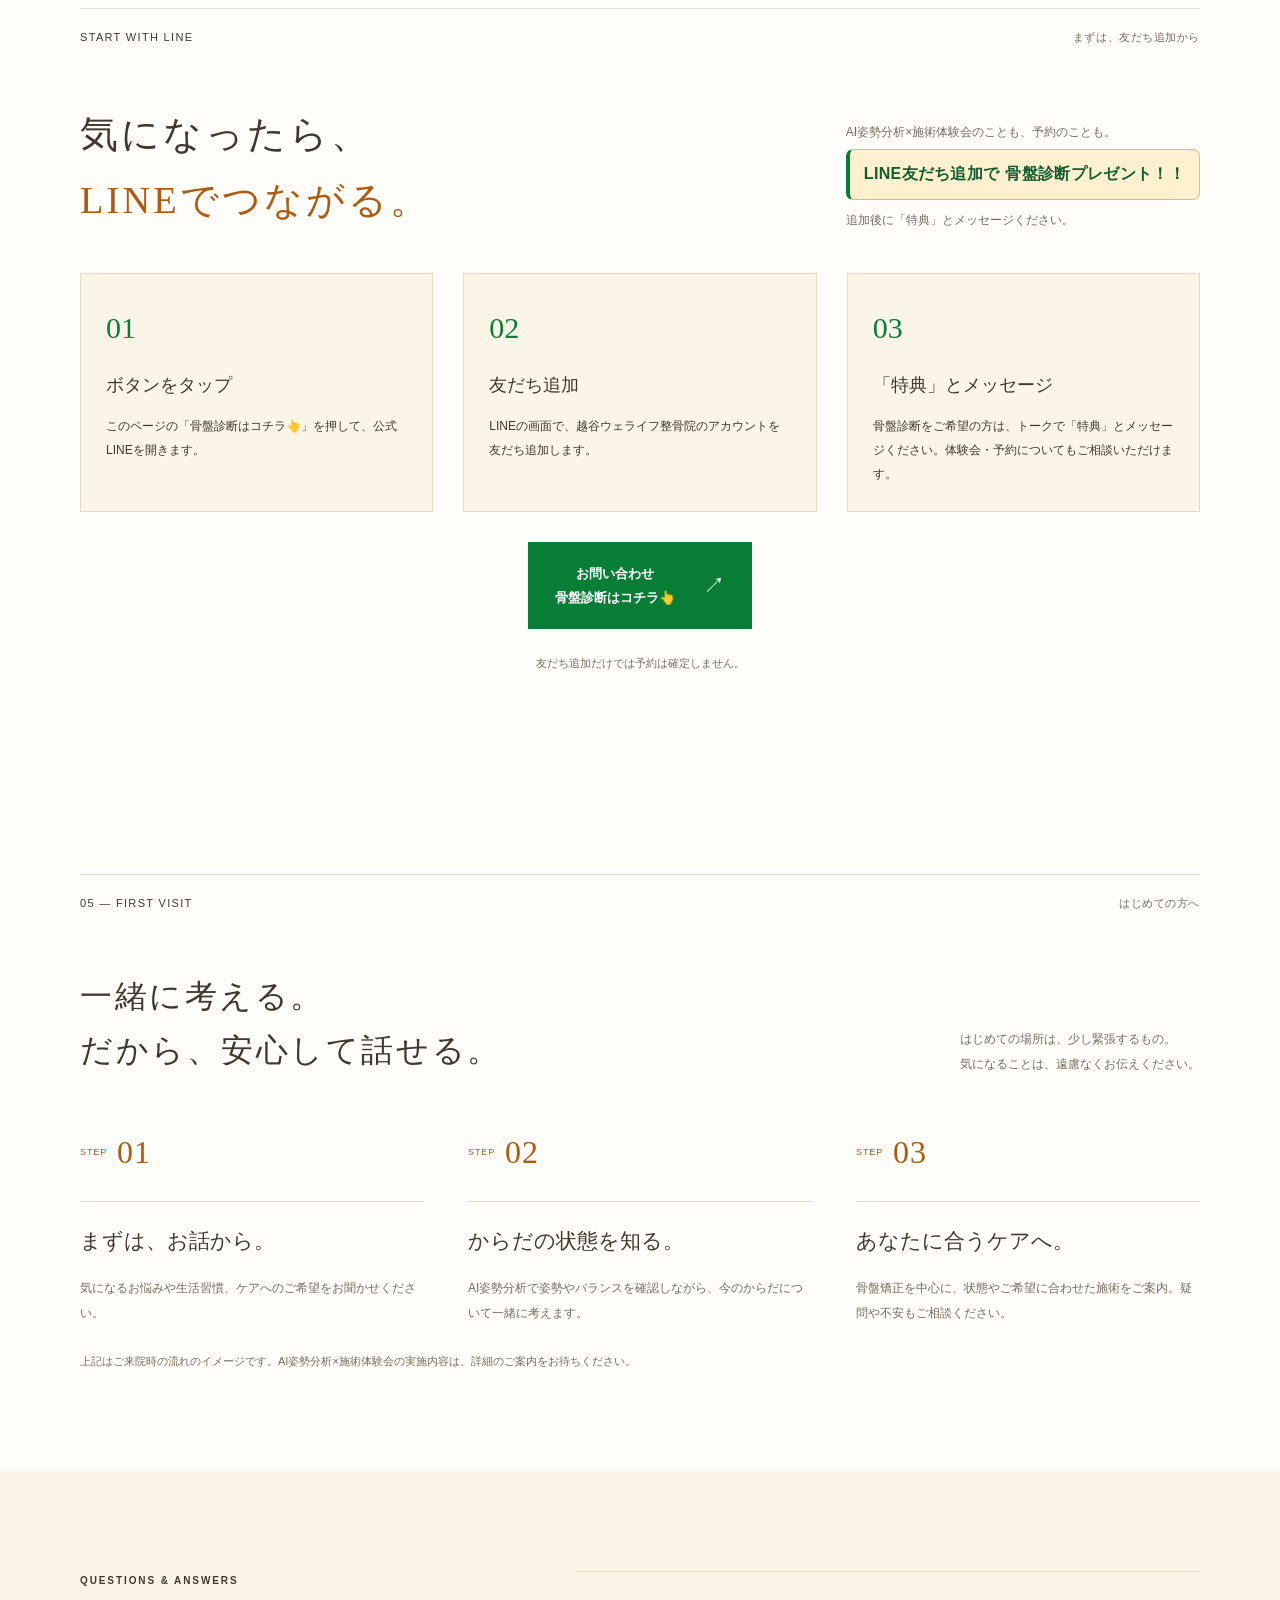
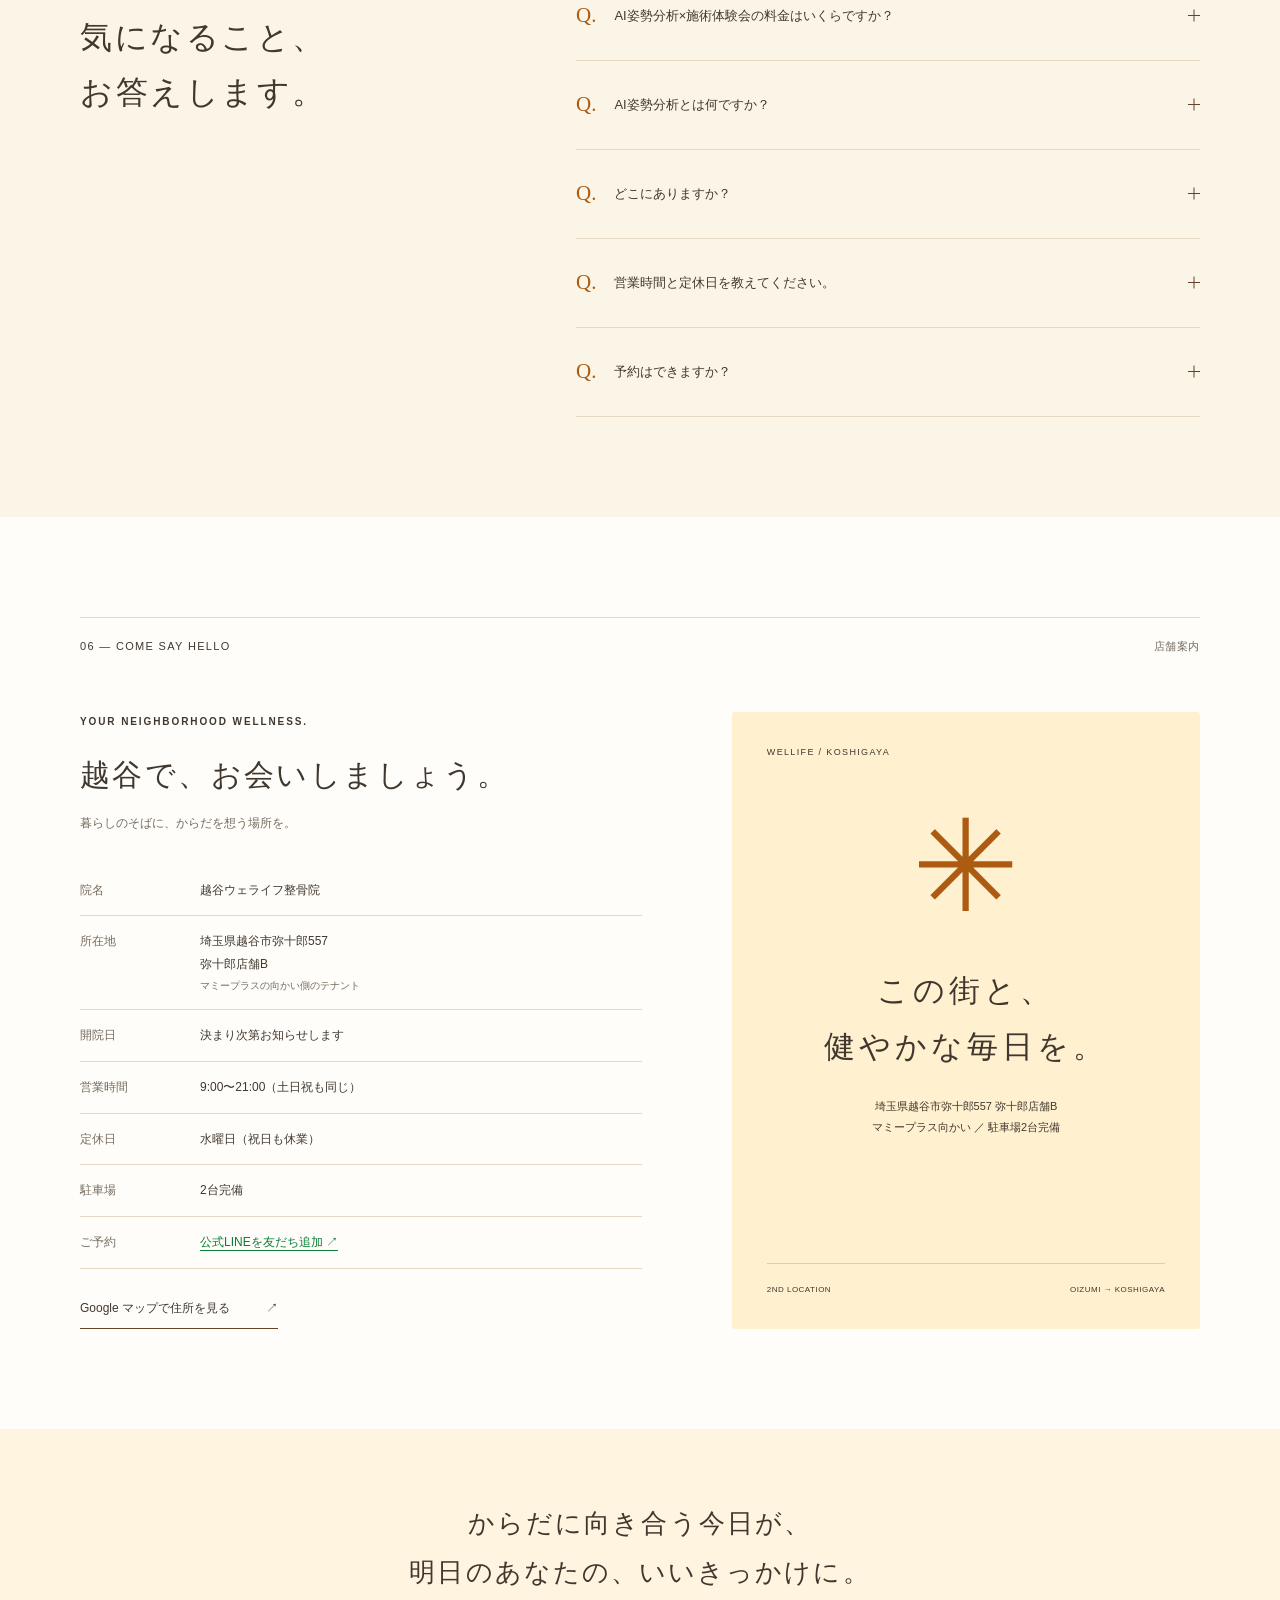
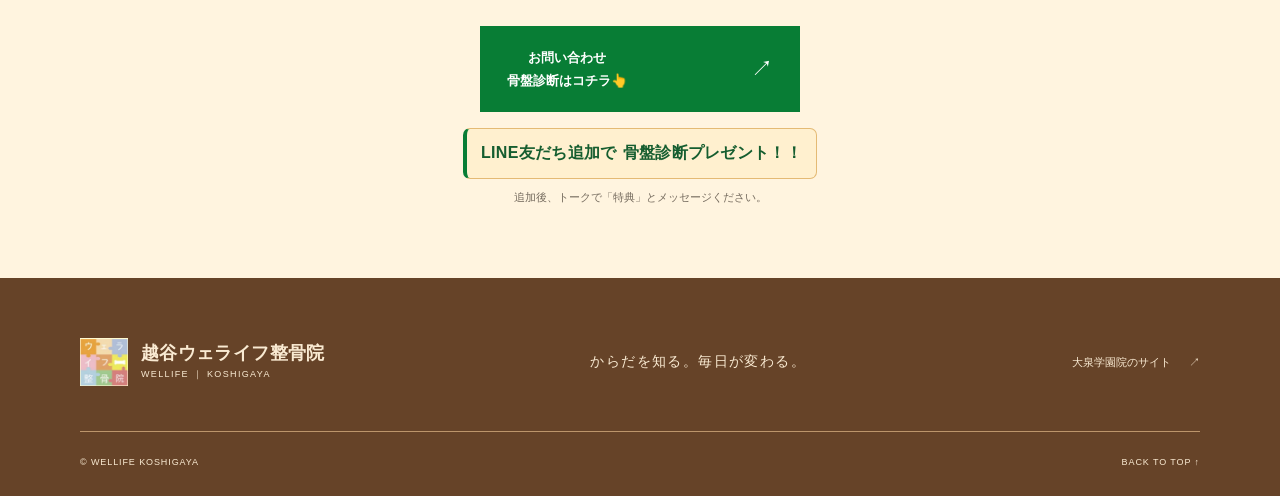
==== commit 61ae086f: "Add top online reservation CTA linked to Suxead" ====
--- a/index.html
+++ b/index.html
@@ -7,18 +7,18 @@
   <meta name="color-scheme" content="light">
   <meta name="description" content="越谷ウェライフ整骨院。越谷市弥十郎557 弥十郎店舗B。AI姿勢分析と骨盤矯正を中心に慢性痛に向き合う整骨院。柔道整復師の国家資格保有。営業時間9:00〜21:00（土日祝も同じ）、定休日は水曜日（祝日も休業）。駐車場2台。500円AI姿勢分析×施術体験会をご案内。">
   <title>越谷ウェライフ整骨院｜からだを知る。毎日が変わる。</title>
-  <link rel="stylesheet" href="styles.css?v=20261109-brown">
+  <link rel="stylesheet" href="styles.css?v=20261110-reserve">
   <script src="script.js" defer></script>
 </head>
 <body>
   <a class="skip-link" href="#main">本文へ移動</a>
   <header class="site-header">
     <a class="brand" href="#" aria-label="越谷ウェライフ整骨院 トップ"><img class="brand-logo" src="assets/wellife-logo.png" alt="" width="54" height="54"><span><strong class="clinic-brand-name">越谷ウェライフ整骨院</strong><small>WELLIFE <span>｜</span> KOSHIGAYA</small></span></a>
-    <nav class="desktop-nav" aria-label="メインナビゲーション"><a class="header-experience-link" href="#experience" aria-label="AI姿勢分析×施術体験会 500円の詳細を見る"><span>AI姿勢分析×施術体験会</span><strong>¥500</strong></a><a href="#concept">私たちの想い</a><a href="#analysis">AI姿勢分析</a><a href="#access">店舗案内</a></nav>
+    <nav class="desktop-nav" aria-label="メインナビゲーション"><a class="header-reserve-link" href="https://wellife-koshigaya.suxead-logg.com/1/reserve?code=GGGDWT" target="_blank" rel="noopener noreferrer">ご予約はコチラから <span aria-hidden="true">↗</span></a><a class="header-experience-link" href="#experience" aria-label="AI姿勢分析×施術体験会 500円の詳細を見る"><span>AI姿勢分析×施術体験会</span><strong>¥500</strong></a><a href="#concept">私たちの想い</a><a href="#analysis">AI姿勢分析</a><a href="#access">店舗案内</a></nav>
     <a class="header-cta line-cta" href="https://lin.ee/sBaUZuD" target="_blank" rel="noopener noreferrer"><span style="font-size:inherit;font-weight:inherit;line-height:1.8">お問い合わせ<br>骨盤診断はコチラ👆</span> <span aria-hidden="true">↗</span><span class="sr-only">（LINEを新しいタブで開きます）</span></a>
     <button class="menu-toggle" aria-label="メニューを開く" aria-expanded="false" aria-controls="mobile-nav"><span></span><span></span></button>
   </header>
-  <a class="mobile-experience-banner" href="#experience"><span>AI姿勢分析×施術体験会</span><strong>¥500</strong></a>
+  <div class="top-quick-links" aria-label="WEB予約と体験会のご案内"><a class="top-reserve-link" href="https://wellife-koshigaya.suxead-logg.com/1/reserve?code=GGGDWT" target="_blank" rel="noopener noreferrer">ご予約はコチラから <span aria-hidden="true">↗</span></a><a class="top-experience-link" href="#experience"><span>AI姿勢分析×施術体験会</span><strong>¥500</strong></a></div>
   <nav class="mobile-nav" id="mobile-nav" aria-label="モバイルナビゲーション" hidden><a href="#concept">私たちの想い</a><a href="#analysis">AI姿勢分析</a><a href="#experience">500円AI姿勢分析×施術体験会</a><a href="#access">店舗案内</a></nav>
   <main id="main">
     <section class="hero" aria-labelledby="hero-title">
--- a/styles.css
+++ b/styles.css
@@ -174,3 +174,50 @@
   .mobile-experience-banner{font-size:11px;gap:8px}
   .mobile-experience-banner strong{font-size:20px}
 }
+
+/* 2026-11-10: 上部WEB予約バナーを体験会バナーの左へ追加 */
+.desktop-nav .header-reserve-link{
+  display:inline-flex;align-items:center;justify-content:center;gap:5px;
+  padding:11px 14px;background:#966034;color:#fff9ed;
+  border:1px solid #b28a5e;border-radius:6px;
+  box-shadow:0 3px 11px #49301821;white-space:nowrap;
+  font-size:12px;font-weight:700;letter-spacing:.01em;
+  transition:background .2s,transform .2s
+}
+.desktop-nav .header-reserve-link:hover{background:#774526;color:#fff9ed;transform:translateY(-1px)}
+.top-quick-links{display:none}
+@media(max-width:1320px){
+  .desktop-nav .header-reserve-link,
+  .desktop-nav .header-experience-link{display:none}
+  .top-quick-links{
+    display:grid;grid-template-columns:minmax(0,1fr) minmax(0,1fr);
+    position:sticky;top:100px;z-index:35;background:#f3e5d3;
+    border-bottom:1px solid #d2b28a;box-shadow:0 3px 9px #49301810
+  }
+  .top-quick-links a{
+    display:flex;align-items:center;justify-content:center;
+    min-width:0;min-height:52px;padding:10px 12px;
+    text-align:center;font-size:12px;font-weight:700;line-height:1.4
+  }
+  .top-quick-links .top-reserve-link{
+    color:#fff7eb;background:#80502e;border-right:1px solid #c49d6c
+  }
+  .top-quick-links .top-reserve-link:hover{background:#684026}
+  .top-quick-links .top-experience-link{
+    color:#fff7eb;background:#694126;gap:8px
+  }
+  .top-quick-links .top-experience-link:hover{background:#815236}
+  .top-quick-links .top-experience-link strong{
+    font-family:Georgia,serif;font-size:21px;color:#ffdf9e;white-space:nowrap
+  }
+}
+@media(max-width:760px){
+  .top-quick-links{top:78px}
+  .top-quick-links a{padding:10px 6px;min-height:56px;font-size:11px}
+  .top-quick-links .top-experience-link{flex-direction:column;gap:0;font-size:11px}
+  .top-quick-links .top-experience-link strong{font-size:19px}
+}
+@media(max-width:370px){
+  .top-quick-links a{font-size:10px;padding-inline:4px}
+  .top-quick-links .top-experience-link{font-size:10px}
+}
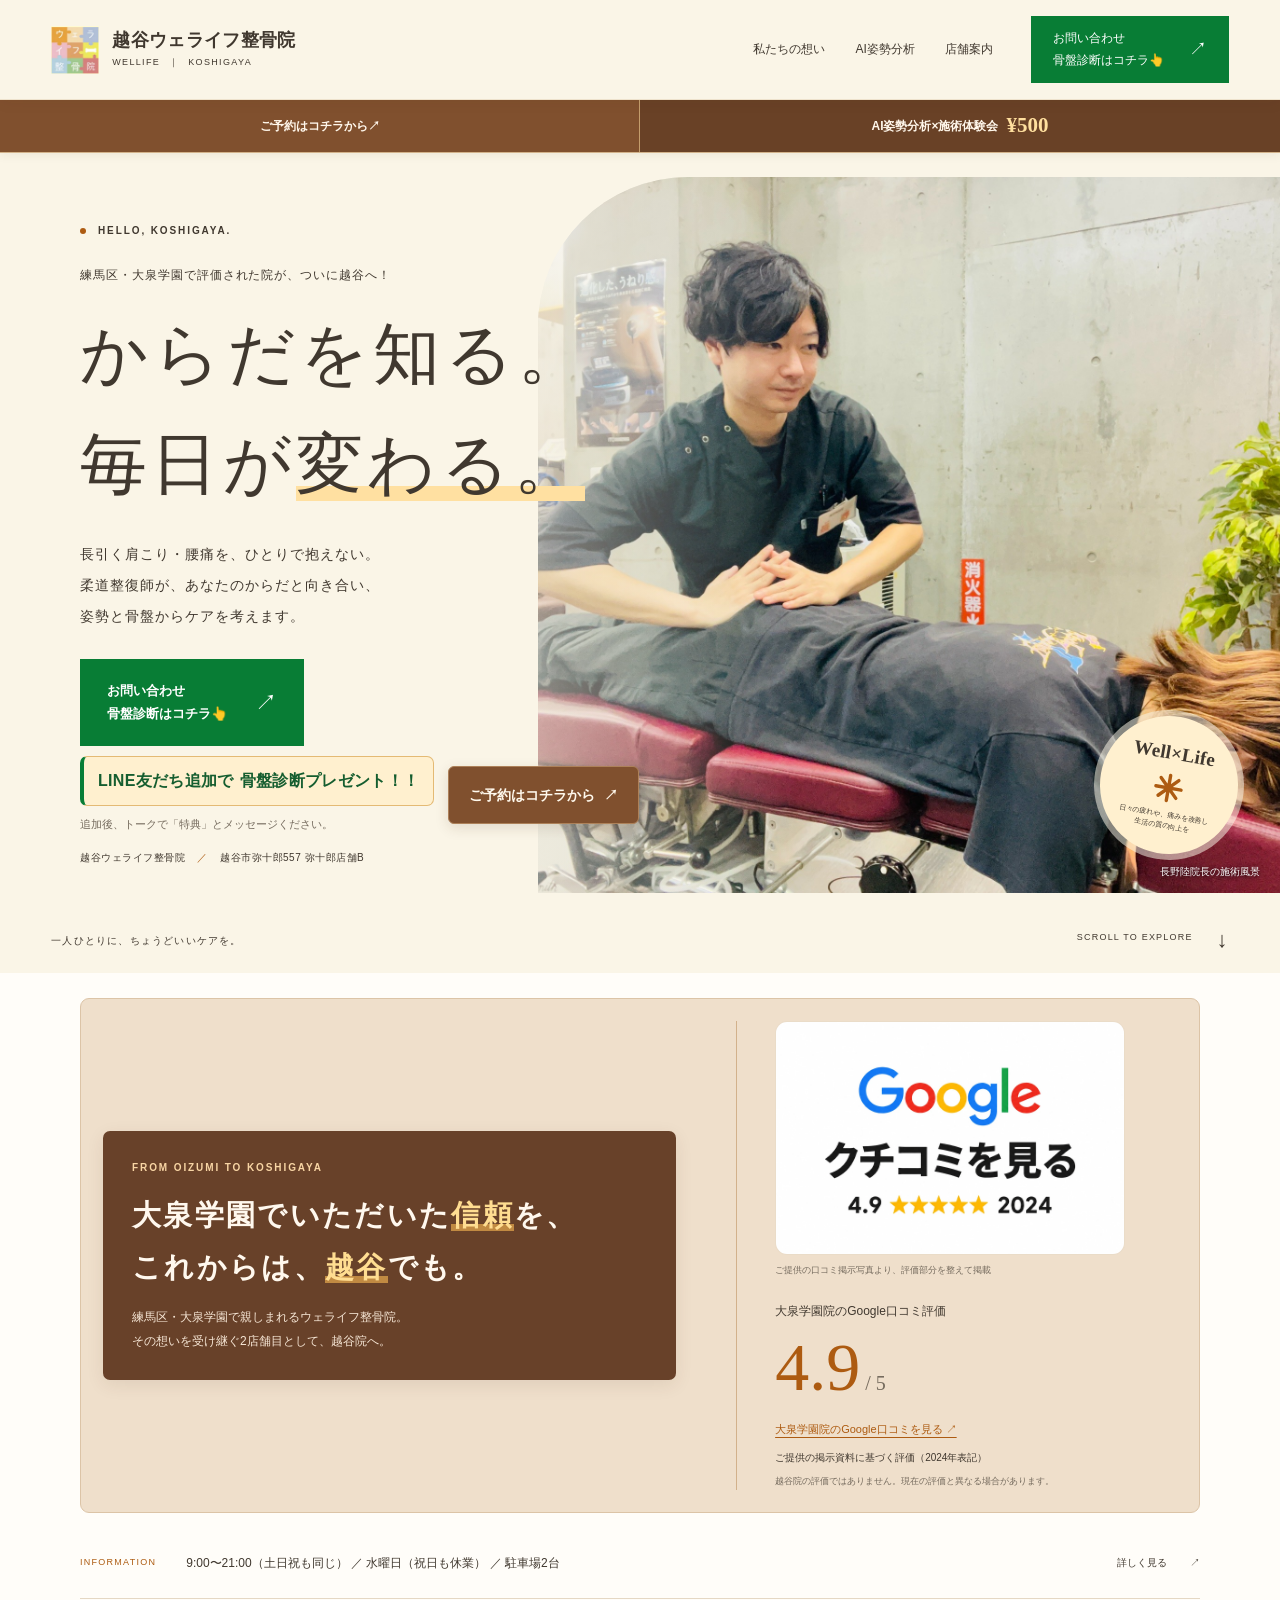
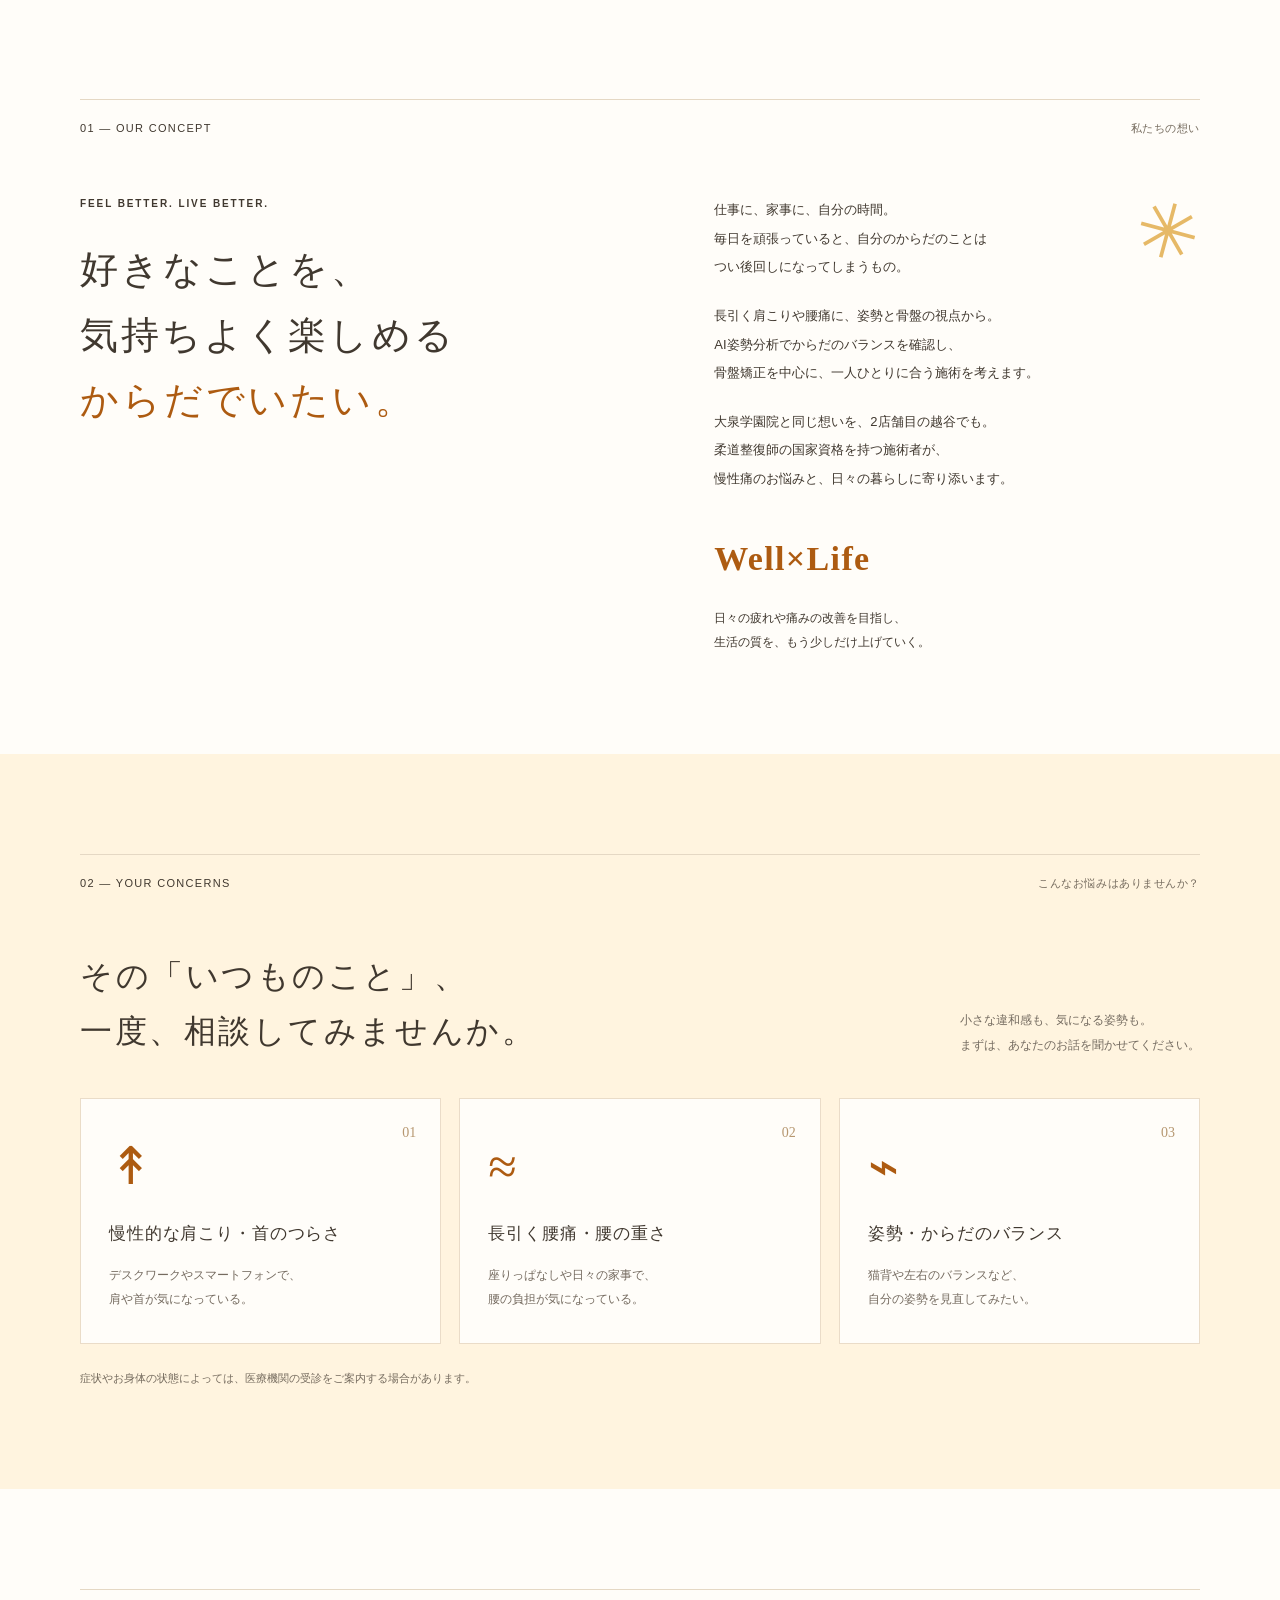
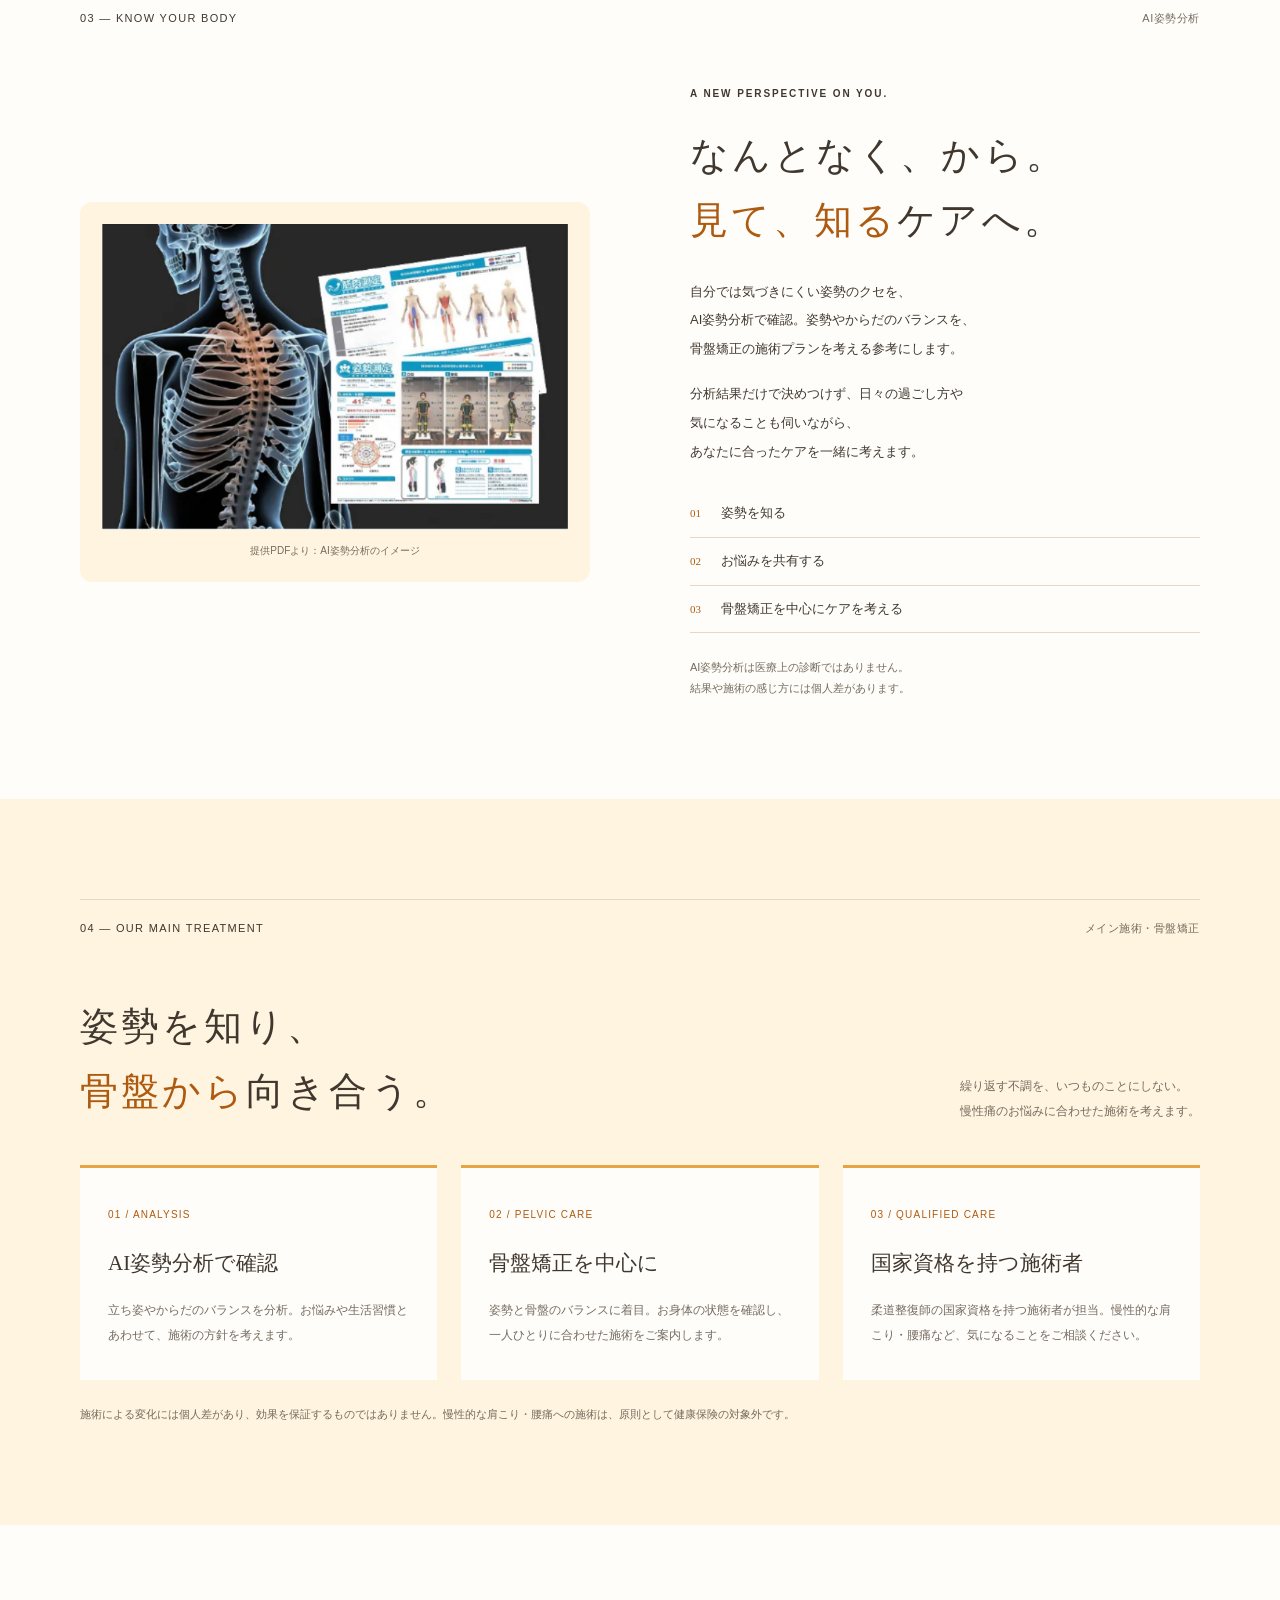
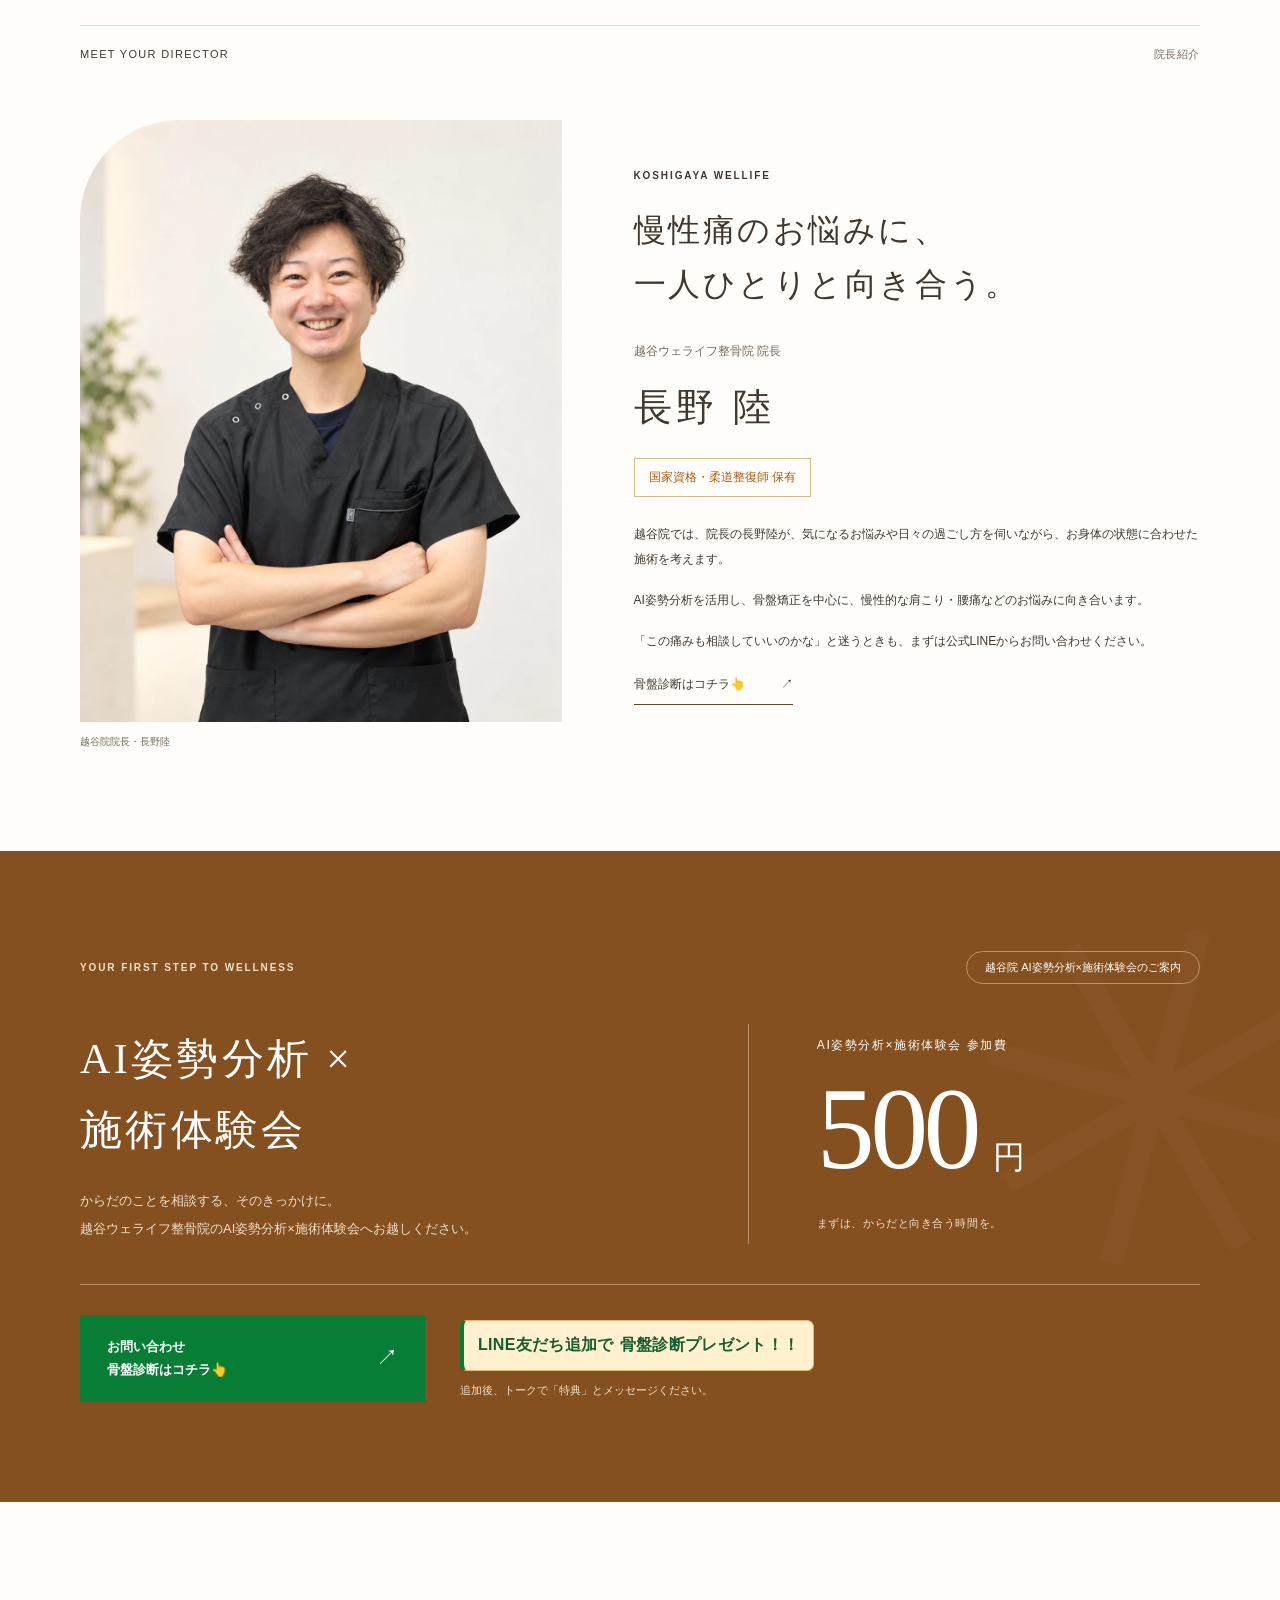
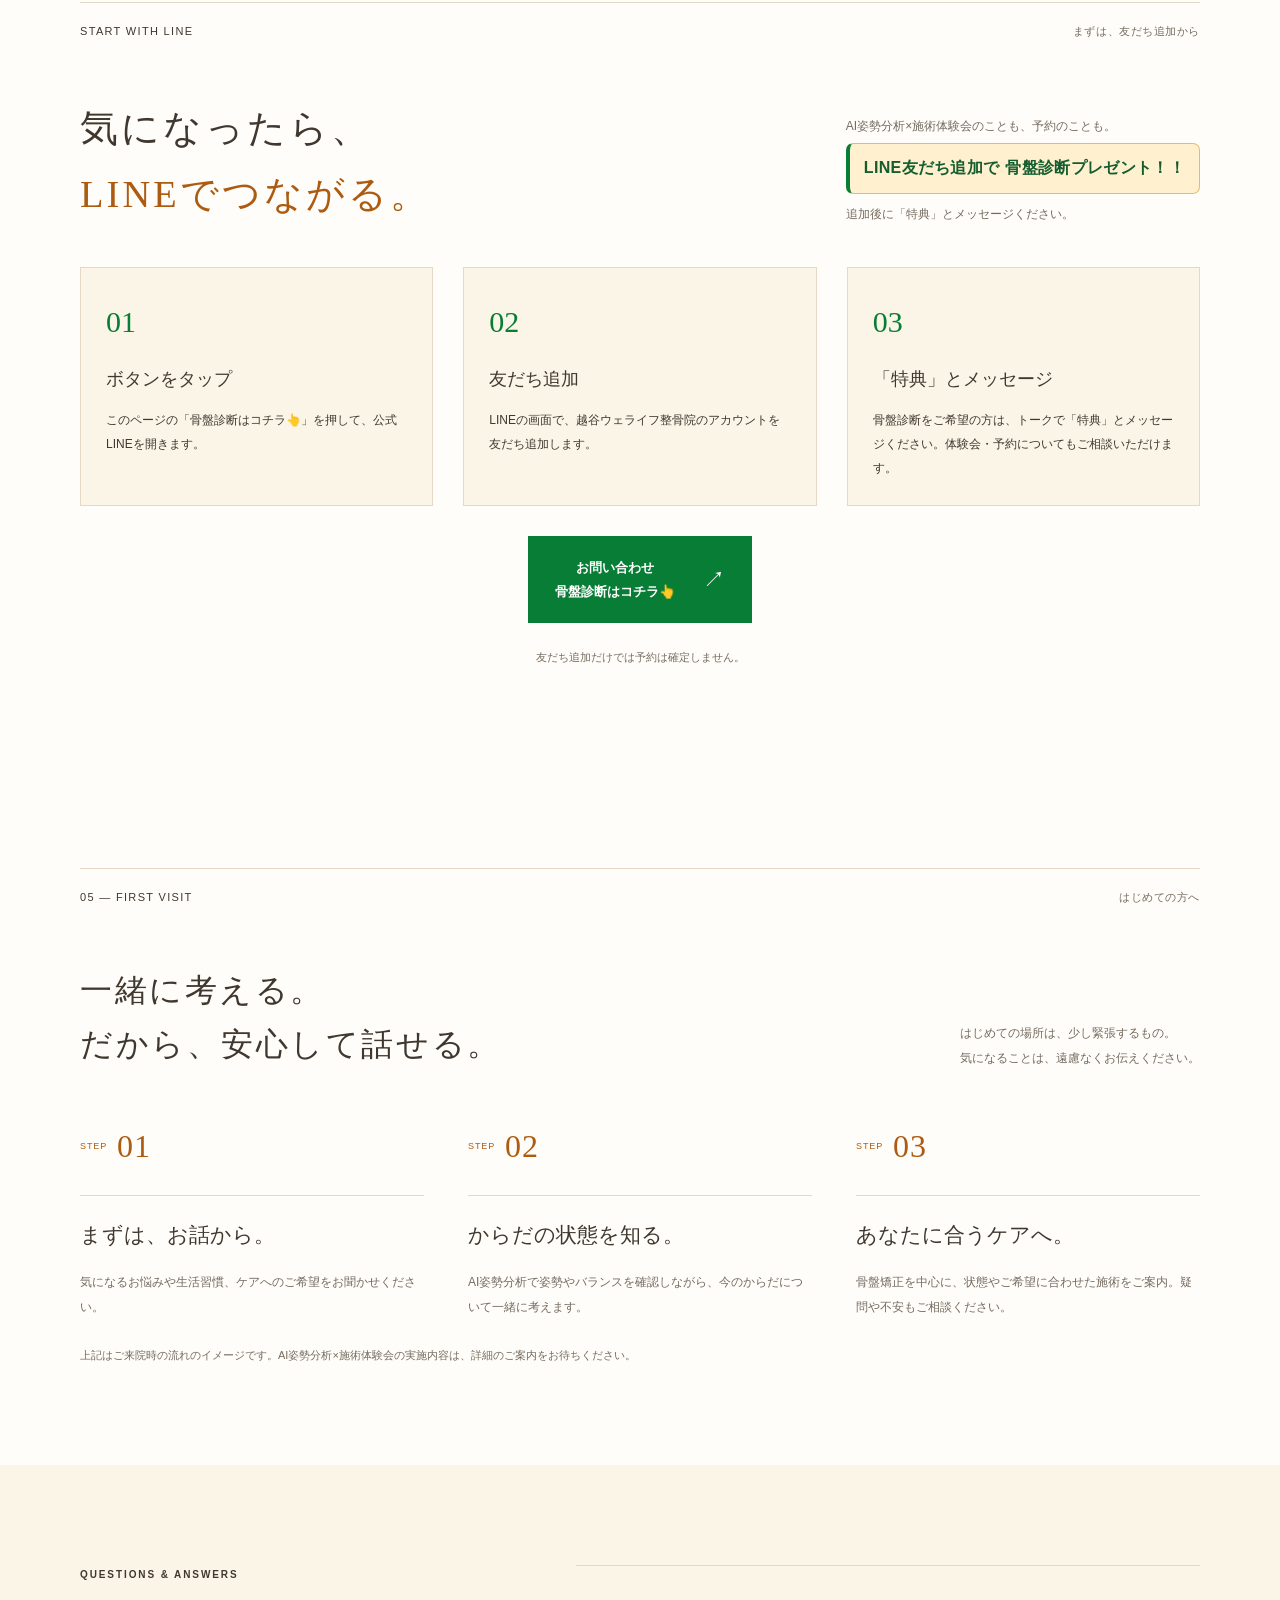
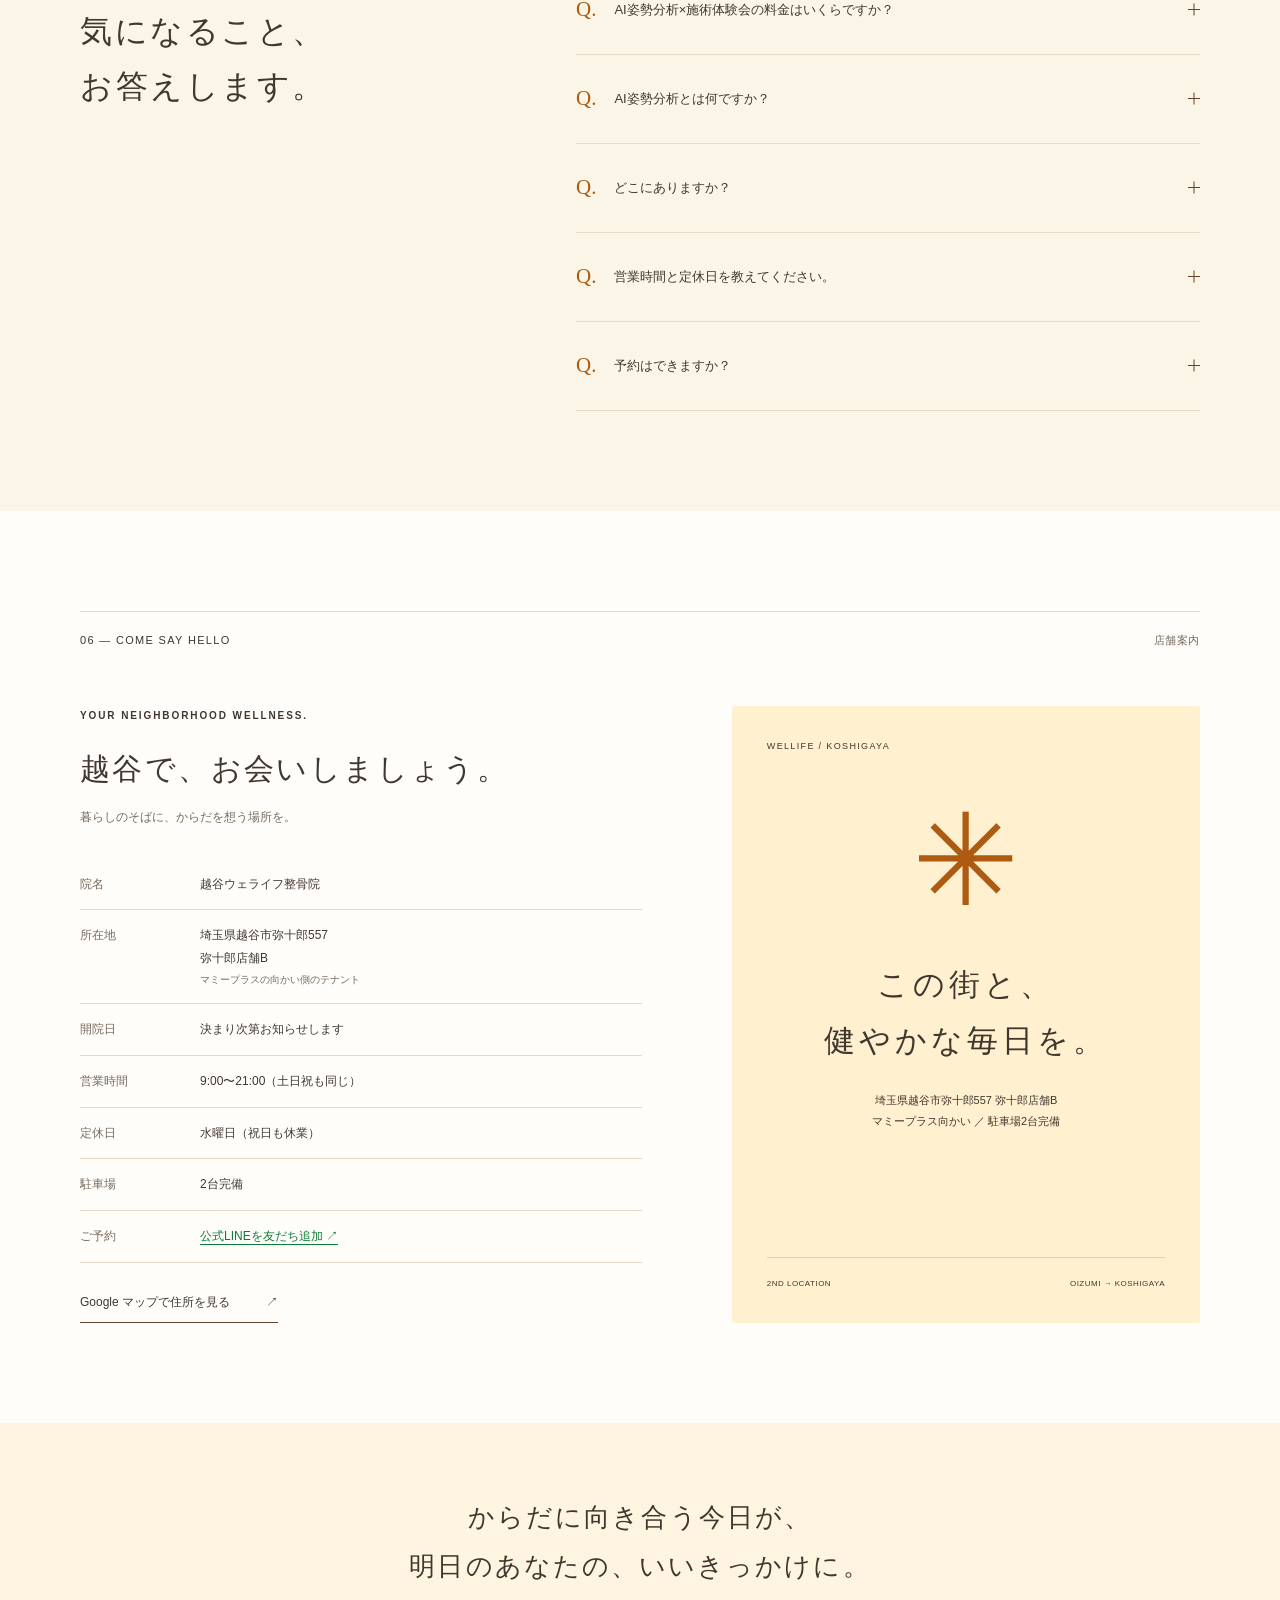
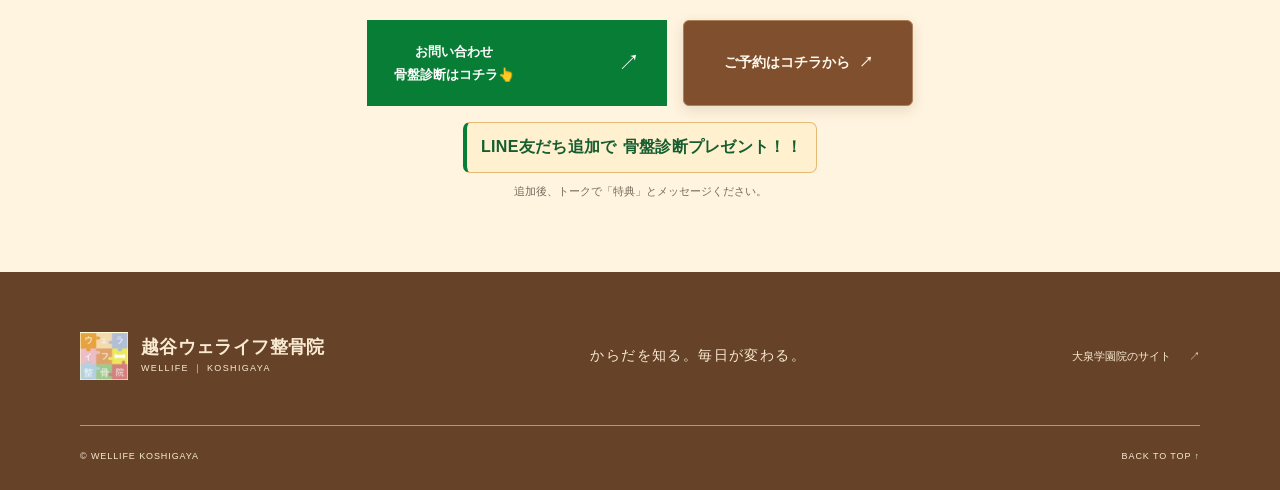
==== commit 8f569b14: "Add online reservation CTA beside bonus and closing contact CTA" ====
--- a/index.html
+++ b/index.html
@@ -7,7 +7,7 @@
   <meta name="color-scheme" content="light">
   <meta name="description" content="越谷ウェライフ整骨院。越谷市弥十郎557 弥十郎店舗B。AI姿勢分析と骨盤矯正を中心に慢性痛に向き合う整骨院。柔道整復師の国家資格保有。営業時間9:00〜21:00（土日祝も同じ）、定休日は水曜日（祝日も休業）。駐車場2台。500円AI姿勢分析×施術体験会をご案内。">
   <title>越谷ウェライフ整骨院｜からだを知る。毎日が変わる。</title>
-  <link rel="stylesheet" href="styles.css?v=20261110-reserve">
+  <link rel="stylesheet" href="styles.css?v=20261110-reserve-bonus">
   <script src="script.js" defer></script>
 </head>
 <body>
@@ -23,7 +23,7 @@
   <main id="main">
     <section class="hero" aria-labelledby="hero-title">
       <div class="hero-photo"><img src="assets/nagano-treatment.jpg" alt="長野陸院長が施術を行う様子" width="2048" height="1536" fetchpriority="high"><span class="photo-caption">長野陸院長の施術風景</span></div>
-      <div class="hero-content"><p class="eyebrow"><span></span> HELLO, KOSHIGAYA.</p><p class="hero-announcement">練馬区・大泉学園で評価された院が、ついに越谷へ！</p><h1 id="hero-title">からだを知る。<br>毎日が<span class="underlined">変わる。</span></h1><p class="hero-copy">長引く肩こり・腰痛を、ひとりで抱えない。<br>柔道整復師が、あなたのからだと向き合い、<br>姿勢と骨盤からケアを考えます。</p><a class="button button-primary line-cta" href="https://lin.ee/sBaUZuD" target="_blank" rel="noopener noreferrer"><span style="font-size:inherit;font-weight:inherit;line-height:1.8">お問い合わせ<br>骨盤診断はコチラ👆</span> <span aria-hidden="true">↗</span><span class="sr-only">（LINEを新しいタブで開きます）</span></a><p class="line-caption"><strong class="benefit-highlight"><span>LINE友だち追加で</span><span>骨盤診断プレゼント！！</span></strong><br>追加後、トークで「特典」とメッセージください。</p><p class="hero-note">越谷ウェライフ整骨院 <span>／</span> 越谷市弥十郎557 弥十郎店舗B</p></div>
+      <div class="hero-content"><p class="eyebrow"><span></span> HELLO, KOSHIGAYA.</p><p class="hero-announcement">練馬区・大泉学園で評価された院が、ついに越谷へ！</p><h1 id="hero-title">からだを知る。<br>毎日が<span class="underlined">変わる。</span></h1><p class="hero-copy">長引く肩こり・腰痛を、ひとりで抱えない。<br>柔道整復師が、あなたのからだと向き合い、<br>姿勢と骨盤からケアを考えます。</p><a class="button button-primary line-cta" href="https://lin.ee/sBaUZuD" target="_blank" rel="noopener noreferrer"><span style="font-size:inherit;font-weight:inherit;line-height:1.8">お問い合わせ<br>骨盤診断はコチラ👆</span> <span aria-hidden="true">↗</span><span class="sr-only">（LINEを新しいタブで開きます）</span></a><div class="hero-offer-row"><p class="line-caption"><strong class="benefit-highlight"><span>LINE友だち追加で</span><span>骨盤診断プレゼント！！</span></strong><br>追加後、トークで「特典」とメッセージください。</p><a class="reserve-cta reserve-cta-hero" href="https://wellife-koshigaya.suxead-logg.com/1/reserve?code=GGGDWT" target="_blank" rel="noopener noreferrer">ご予約はコチラから <span aria-hidden="true">↗</span><span class="sr-only">（WEB予約ページを新しいタブで開きます）</span></a></div><p class="hero-note">越谷ウェライフ整骨院 <span>／</span> 越谷市弥十郎557 弥十郎店舗B</p></div>
       <div class="hero-seal" aria-hidden="true"><span>Well×Life</span><svg class="seal-symbol" viewBox="0 0 40 40" width="34" height="34" aria-hidden="true"><g stroke="currentColor" stroke-width="4" stroke-linecap="round"><path d="M20 5v30M5 20h30M9.4 9.4l21.2 21.2M9.4 30.6L30.6 9.4"/></g></svg><small class="seal-message">日々の疲れや、痛みを改善し<br>生活の質の向上を</small></div>
       <div class="hero-bottom"><span>一人ひとりに、ちょうどいいケアを。</span><a href="#concept">SCROLL TO EXPLORE <span aria-hidden="true">↓</span></a></div>
     </section>
@@ -44,7 +44,7 @@
     <section class="flow section wrap"><div class="section-label"><span>05 — FIRST VISIT</span><span>はじめての方へ</span></div><div class="section-heading"><h2>一緒に考える。<br>だから、安心して話せる。</h2><p>はじめての場所は、少し緊張するもの。<br>気になることは、遠慮なくお伝えください。</p></div><div class="flow-grid"><article><div class="flow-step">STEP <b>01</b></div><h3>まずは、お話から。</h3><p>気になるお悩みや生活習慣、ケアへのご希望をお聞かせください。</p></article><article><div class="flow-step">STEP <b>02</b></div><h3>からだの状態を知る。</h3><p>AI姿勢分析で姿勢やバランスを確認しながら、今のからだについて一緒に考えます。</p></article><article><div class="flow-step">STEP <b>03</b></div><h3>あなたに合うケアへ。</h3><p>骨盤矯正を中心に、状態やご希望に合わせた施術をご案内。疑問や不安もご相談ください。</p></article></div><p class="small-note">上記はご来院時の流れのイメージです。AI姿勢分析×施術体験会の実施内容は、詳細のご案内をお待ちください。</p></section>
     <section class="faq section"><div class="wrap faq-grid"><div><p class="eyebrow">QUESTIONS & ANSWERS</p><h2>気になること、<br>お答えします。</h2></div><div class="faq-items"><details><summary><span>Q.</span>AI姿勢分析×施術体験会の料金はいくらですか？<i aria-hidden="true"></i></summary><p>AI姿勢分析×施術体験会の参加費は500円です。</p></details><details><summary><span>Q.</span>AI姿勢分析とは何ですか？<i aria-hidden="true"></i></summary><p>AIを用いて姿勢のバランスを確認するための分析です。医療上の診断を行うものではありません。気になるお悩みと合わせて、ケアを考える参考にします。</p></details><details><summary><span>Q.</span>どこにありますか？<i aria-hidden="true"></i></summary><p>埼玉県越谷市弥十郎557 弥十郎店舗Bです。マミープラスの向かい側のテナントにあり、駐車場を2台分ご用意しています。</p></details><details><summary><span>Q.</span>営業時間と定休日を教えてください。<i aria-hidden="true"></i></summary><p>営業時間：9:00〜21:00（土日祝も同じ）<br>定休日：水曜日（祝日も休業）</p></details><details><summary><span>Q.</span>予約はできますか？<i aria-hidden="true"></i></summary><p>ご予約については、公式LINEを友だち追加のうえお問い合わせください。友だち追加だけでは予約は確定しません。AI姿勢分析×施術体験会の開催日・内容の詳細は、決まり次第ご案内します。</p></details></div></div></section>
     <section class="access section wrap" id="access"><div class="section-label"><span>06 — COME SAY HELLO</span><span>店舗案内</span></div><div class="access-grid"><div><p class="eyebrow">YOUR NEIGHBORHOOD WELLNESS.</p><h2>越谷で、お会いしましょう。</h2><p class="access-intro">暮らしのそばに、からだを想う場所を。</p><dl class="clinic-details"><div><dt>院名</dt><dd>越谷ウェライフ整骨院</dd></div><div><dt>所在地</dt><dd>埼玉県越谷市弥十郎557<br>弥十郎店舗B<span class="detail-note">マミープラスの向かい側のテナント</span></dd></div><div><dt>開院日</dt><dd>決まり次第お知らせします</dd></div><div><dt>営業時間</dt><dd>9:00〜21:00（土日祝も同じ）</dd></div><div><dt>定休日</dt><dd>水曜日（祝日も休業）</dd></div><div><dt>駐車場</dt><dd>2台完備</dd></div><div><dt>ご予約</dt><dd><a class="clinic-line-link line-cta" href="https://lin.ee/sBaUZuD" target="_blank" rel="noopener noreferrer">公式LINEを友だち追加 <span aria-hidden="true">↗</span><span class="sr-only">（LINEを新しいタブで開きます）</span></a></dd></div></dl><a class="text-link" href="https://www.google.com/maps/search/?api=1&query=%E5%9F%BC%E7%8E%89%E7%9C%8C%E8%B6%8A%E8%B0%B7%E5%B8%82%E5%BC%A5%E5%8D%81%E9%83%8E557%20%E5%BC%A5%E5%8D%81%E9%83%8E%E5%BA%97%E8%88%97B" target="_blank" rel="noopener noreferrer">Google マップで住所を見る <span aria-hidden="true">↗</span><span class="sr-only">（新しいタブで開きます）</span></a></div><div class="access-card"><span class="access-card-label">WELLIFE / KOSHIGAYA</span><span class="access-symbol" aria-hidden="true">✳</span><h3>この街と、<br>健やかな毎日を。</h3><span class="access-card-address">埼玉県越谷市弥十郎557 弥十郎店舗B<br>マミープラス向かい ／ 駐車場2台完備</span><div class="access-card-bottom"><span>2ND LOCATION</span><span>OIZUMI → KOSHIGAYA</span></div></div></div></section>
-    <section class="closing"><p>からだに向き合う今日が、<br>明日のあなたの、いいきっかけに。</p><a class="button button-primary line-cta" href="https://lin.ee/sBaUZuD" target="_blank" rel="noopener noreferrer"><span style="font-size:inherit;font-weight:inherit;line-height:1.8">お問い合わせ<br>骨盤診断はコチラ👆</span> <span aria-hidden="true">↗</span><span class="sr-only">（LINEを新しいタブで開きます）</span></a><p class="closing-note"><strong class="benefit-highlight"><span>LINE友だち追加で</span><span>骨盤診断プレゼント！！</span></strong><br>追加後、トークで「特典」とメッセージください。</p></section>
+    <section class="closing"><p>からだに向き合う今日が、<br>明日のあなたの、いいきっかけに。</p><div class="closing-cta-row"><a class="button button-primary line-cta" href="https://lin.ee/sBaUZuD" target="_blank" rel="noopener noreferrer"><span style="font-size:inherit;font-weight:inherit;line-height:1.8">お問い合わせ<br>骨盤診断はコチラ👆</span> <span aria-hidden="true">↗</span><span class="sr-only">（LINEを新しいタブで開きます）</span></a><a class="reserve-cta reserve-cta-closing" href="https://wellife-koshigaya.suxead-logg.com/1/reserve?code=GGGDWT" target="_blank" rel="noopener noreferrer">ご予約はコチラから <span aria-hidden="true">↗</span><span class="sr-only">（WEB予約ページを新しいタブで開きます）</span></a></div><p class="closing-note"><strong class="benefit-highlight"><span>LINE友だち追加で</span><span>骨盤診断プレゼント！！</span></strong><br>追加後、トークで「特典」とメッセージください。</p></section>
   </main>
   <footer class="site-footer"><div class="footer-top wrap"><a class="brand footer-brand" href="#"><img class="brand-logo" src="assets/wellife-logo.png" alt="" width="54" height="54"><span><strong class="clinic-brand-name">越谷ウェライフ整骨院</strong><small>WELLIFE ｜ KOSHIGAYA</small></span></a><p>からだを知る。毎日が変わる。</p><a href="https://wellife-ooizumi.com/" target="_blank" rel="noopener noreferrer">大泉学園院のサイト <span aria-hidden="true">↗</span><span class="sr-only">（新しいタブで開きます）</span></a></div><div class="footer-bottom wrap"><small>© WELLIFE KOSHIGAYA</small><a href="#">BACK TO TOP ↑</a></div></footer>
   <div class="mobile-sticky"><span class="sticky-event"><span>AI姿勢分析×骨盤矯正</span><span>体験会 <b>500<small>円</small></b></span></span><a class="sticky-line-link line-cta" href="https://lin.ee/sBaUZuD" target="_blank" rel="noopener noreferrer">骨盤診断はコチラ👆 <span aria-hidden="true">↗</span><span class="sr-only">（LINEを新しいタブで開きます）</span></a></div>
--- a/styles.css
+++ b/styles.css
@@ -221,3 +221,36 @@
   .top-quick-links a{font-size:10px;padding-inline:4px}
   .top-quick-links .top-experience-link{font-size:10px}
 }
+
+/* 2026-11-10: ファーストビュー特典と最下部にWEB予約を追加 */
+.reserve-cta{
+  display:inline-flex;justify-content:center;align-items:center;gap:9px;
+  min-height:58px;padding:13px 20px;border-radius:6px;
+  background:#80502e;color:#fff9ed;border:1px solid #ad8159;
+  box-shadow:0 4px 14px #49301822;
+  font-size:14px;font-weight:700;line-height:1.5;text-align:center;
+  white-space:nowrap;transition:background .2s,transform .2s
+}
+.reserve-cta:hover{background:#694126;color:#fff9ed;transform:translateY(-2px)}
+.reserve-cta:focus-visible{outline:3px solid #bd8c45;outline-offset:4px}
+.hero-offer-row{
+  display:flex;align-items:center;gap:14px;flex-wrap:wrap;
+  max-width:min(665px,100%);margin-top:10px
+}
+.hero-offer-row .line-caption{margin-top:0;flex:0 1 auto;min-width:0}
+.hero-offer-row .benefit-highlight{margin-top:0}
+.hero-offer-row .reserve-cta{pointer-events:auto;flex:0 0 auto}
+.closing-cta-row{
+  display:flex;align-items:stretch;justify-content:center;
+  gap:16px;flex-wrap:wrap;margin-top:28px
+}
+.closing-cta-row .button{margin-top:0;min-width:300px}
+.closing-cta-row .reserve-cta{min-width:230px}
+@media(max-width:760px){
+  .hero-offer-row{flex-direction:column;align-items:flex-start;gap:9px;margin-top:12px}
+  .hero-offer-row .line-caption{width:100%}
+  .hero-offer-row .reserve-cta{min-height:48px;padding:12px 18px;font-size:12px}
+  .closing-cta-row{flex-direction:column;align-items:center;gap:12px}
+  .closing-cta-row .button{margin-top:0;width:min(360px,100%)}
+  .closing-cta-row .reserve-cta{width:min(360px,100%);min-height:56px}
+}
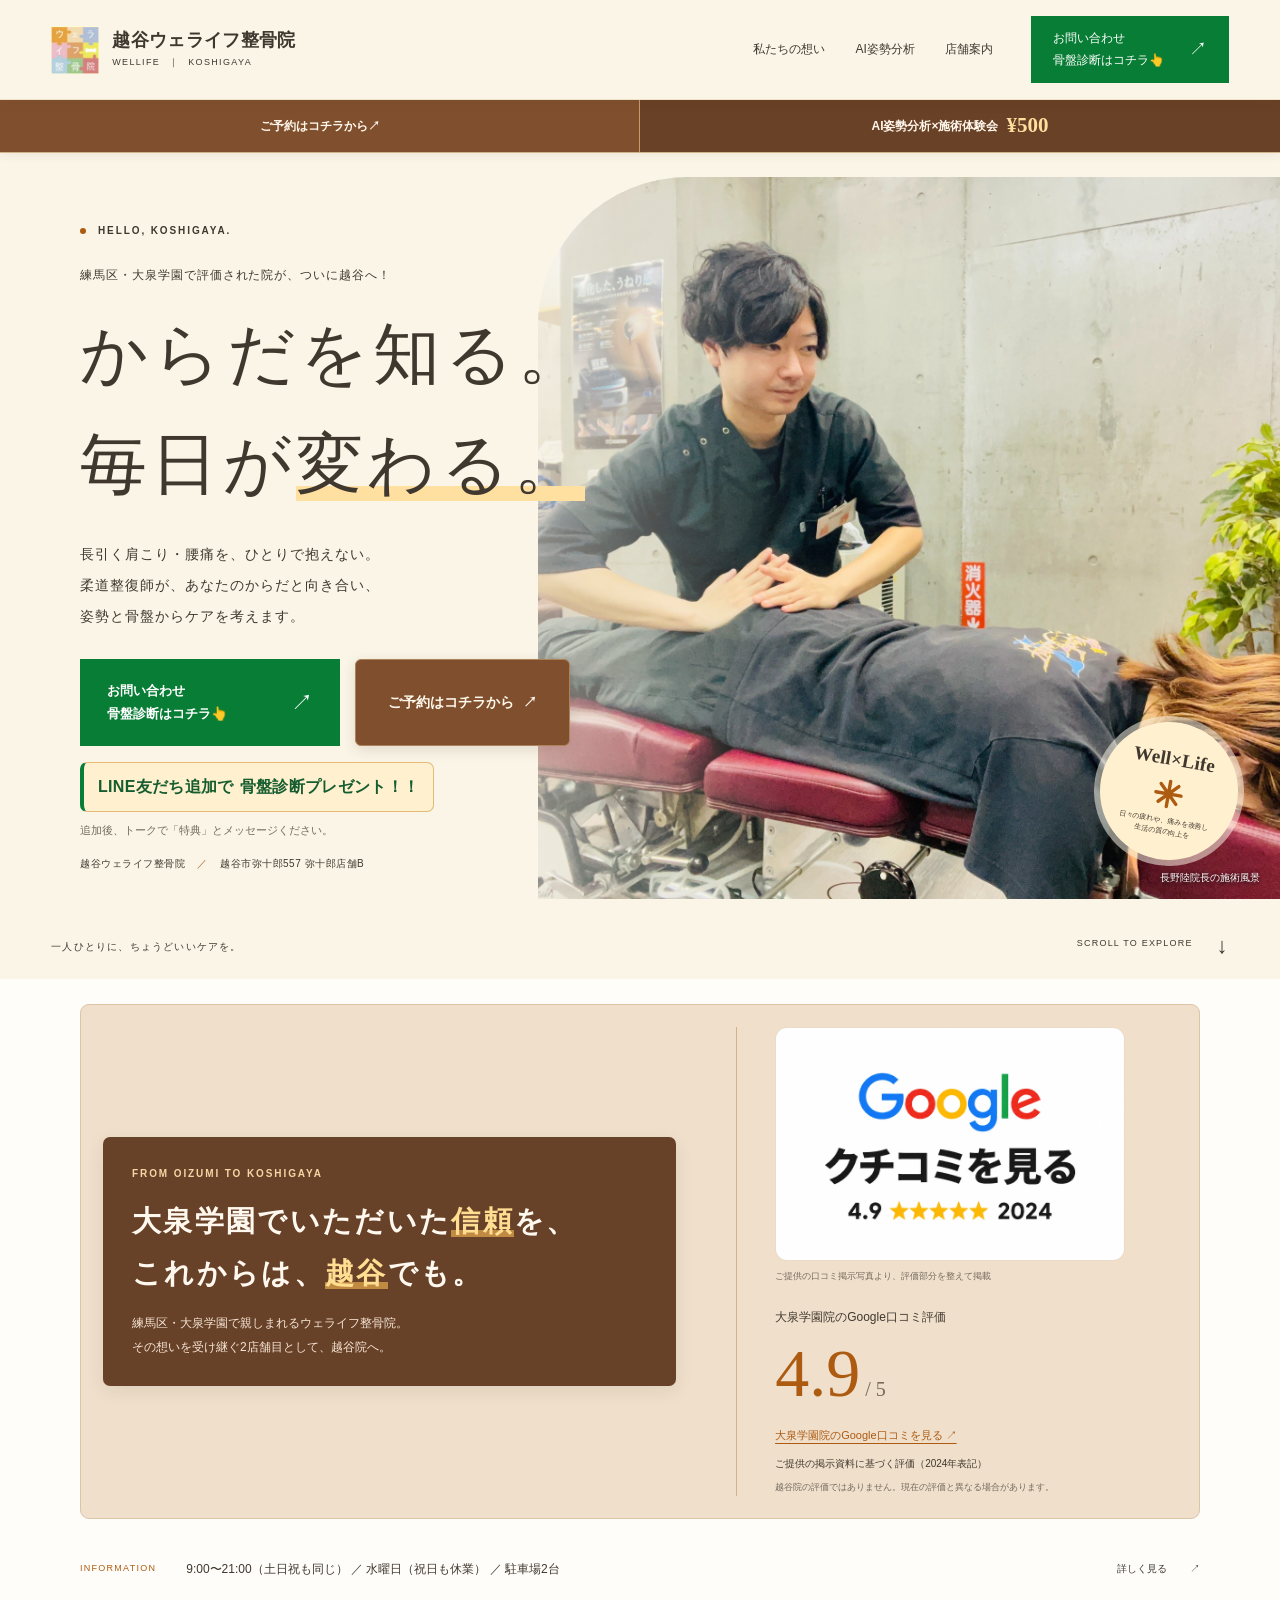
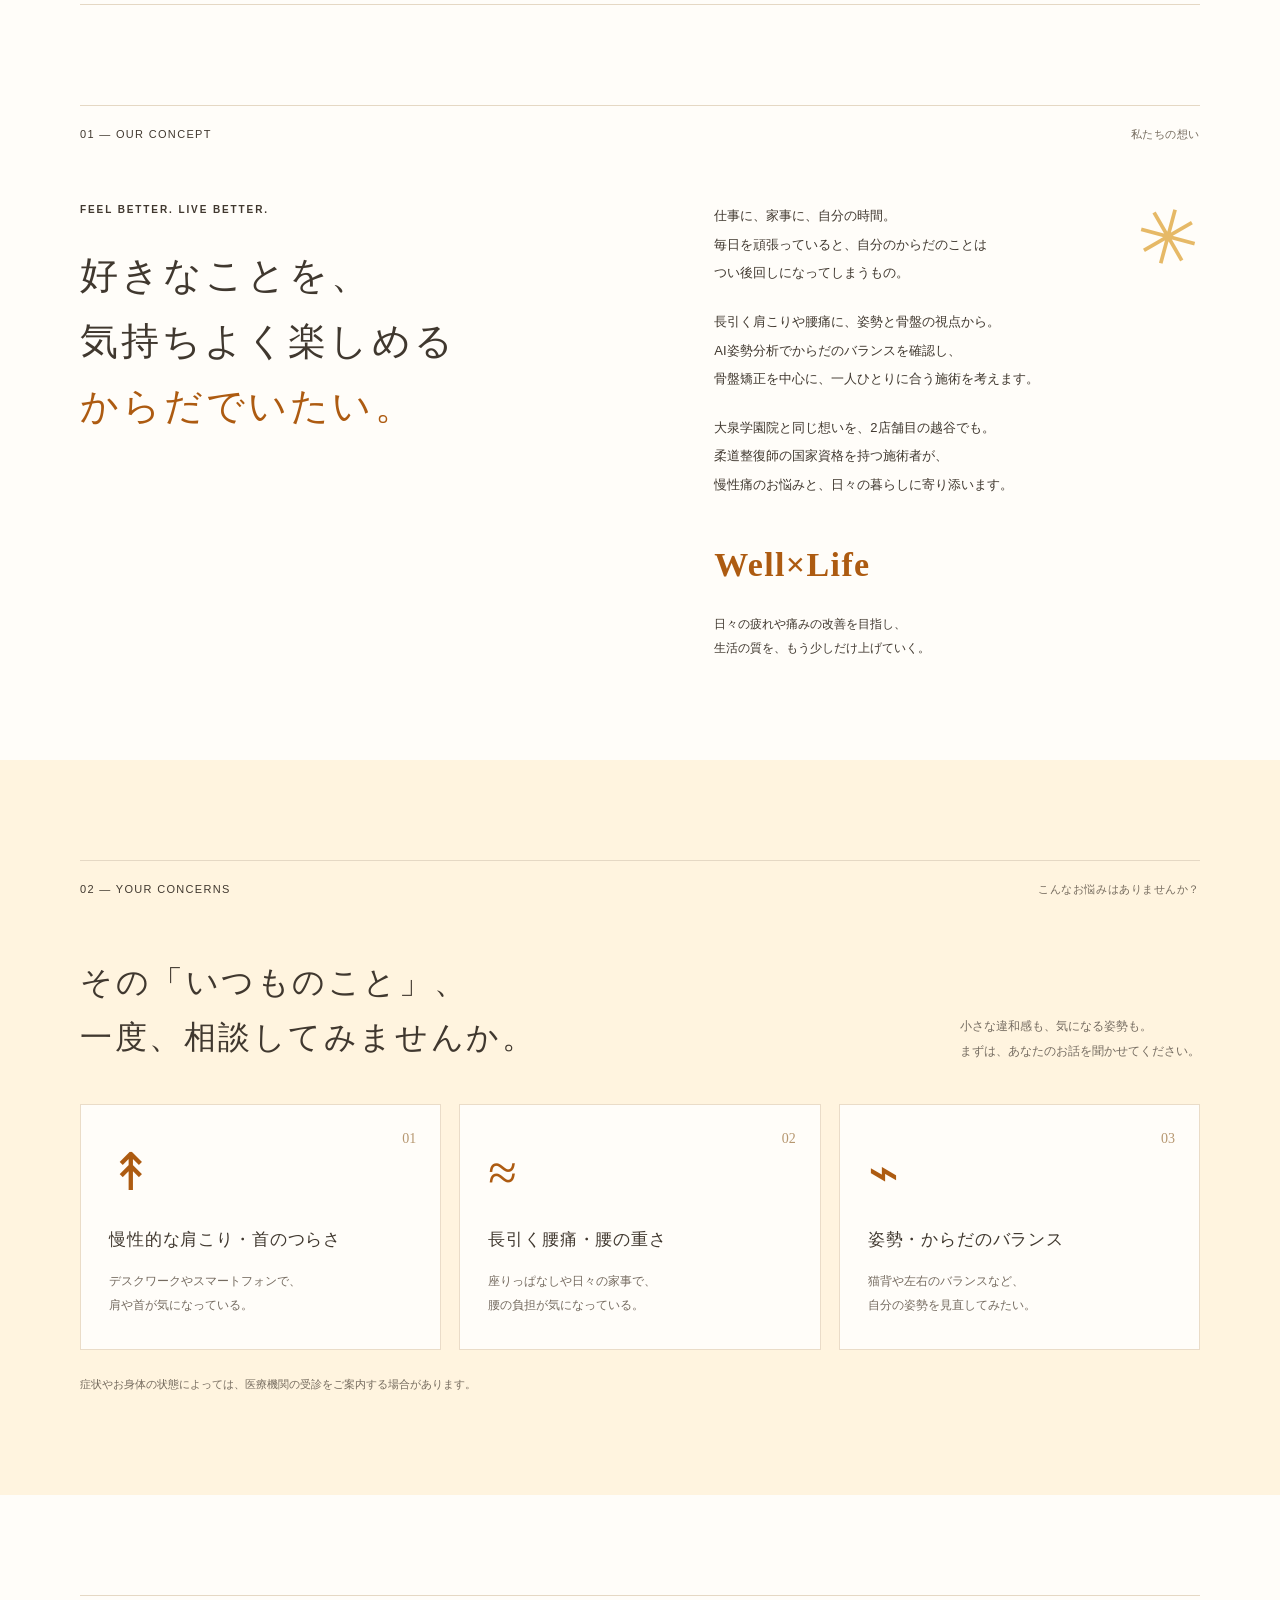
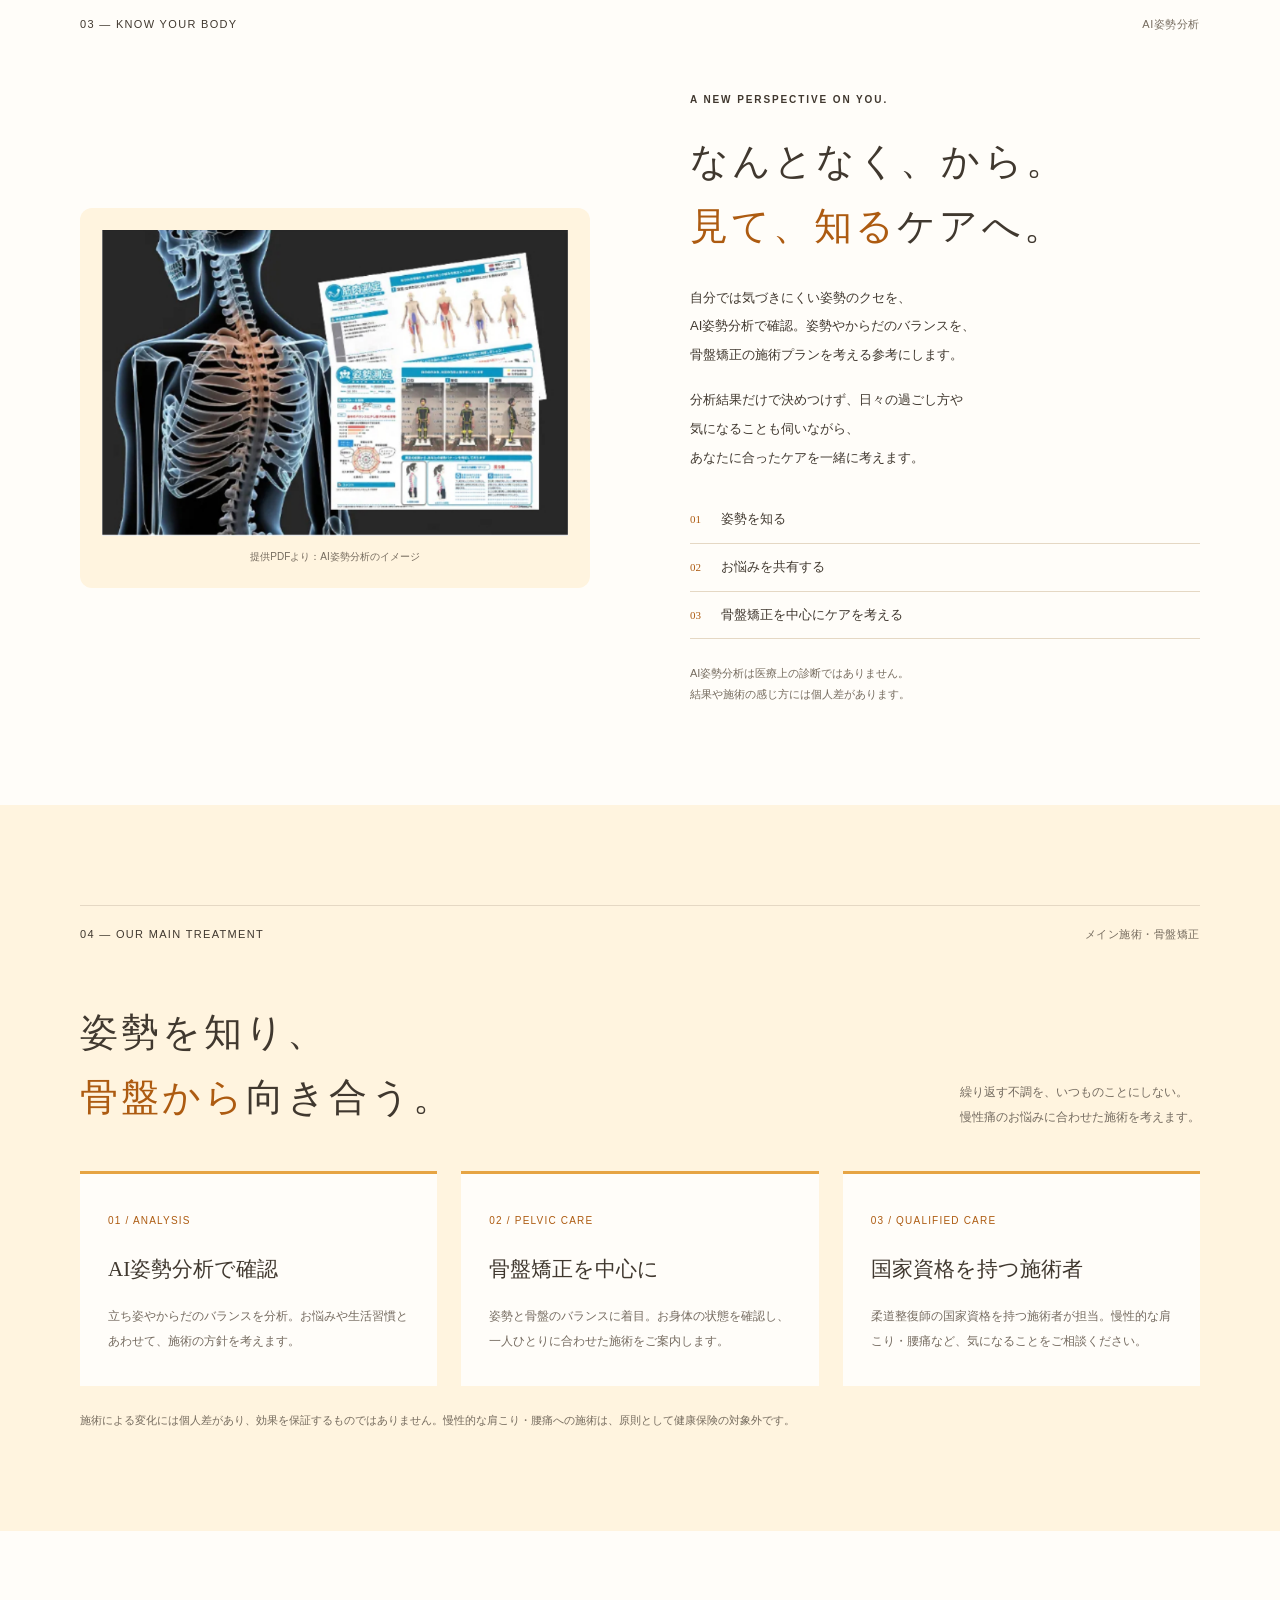
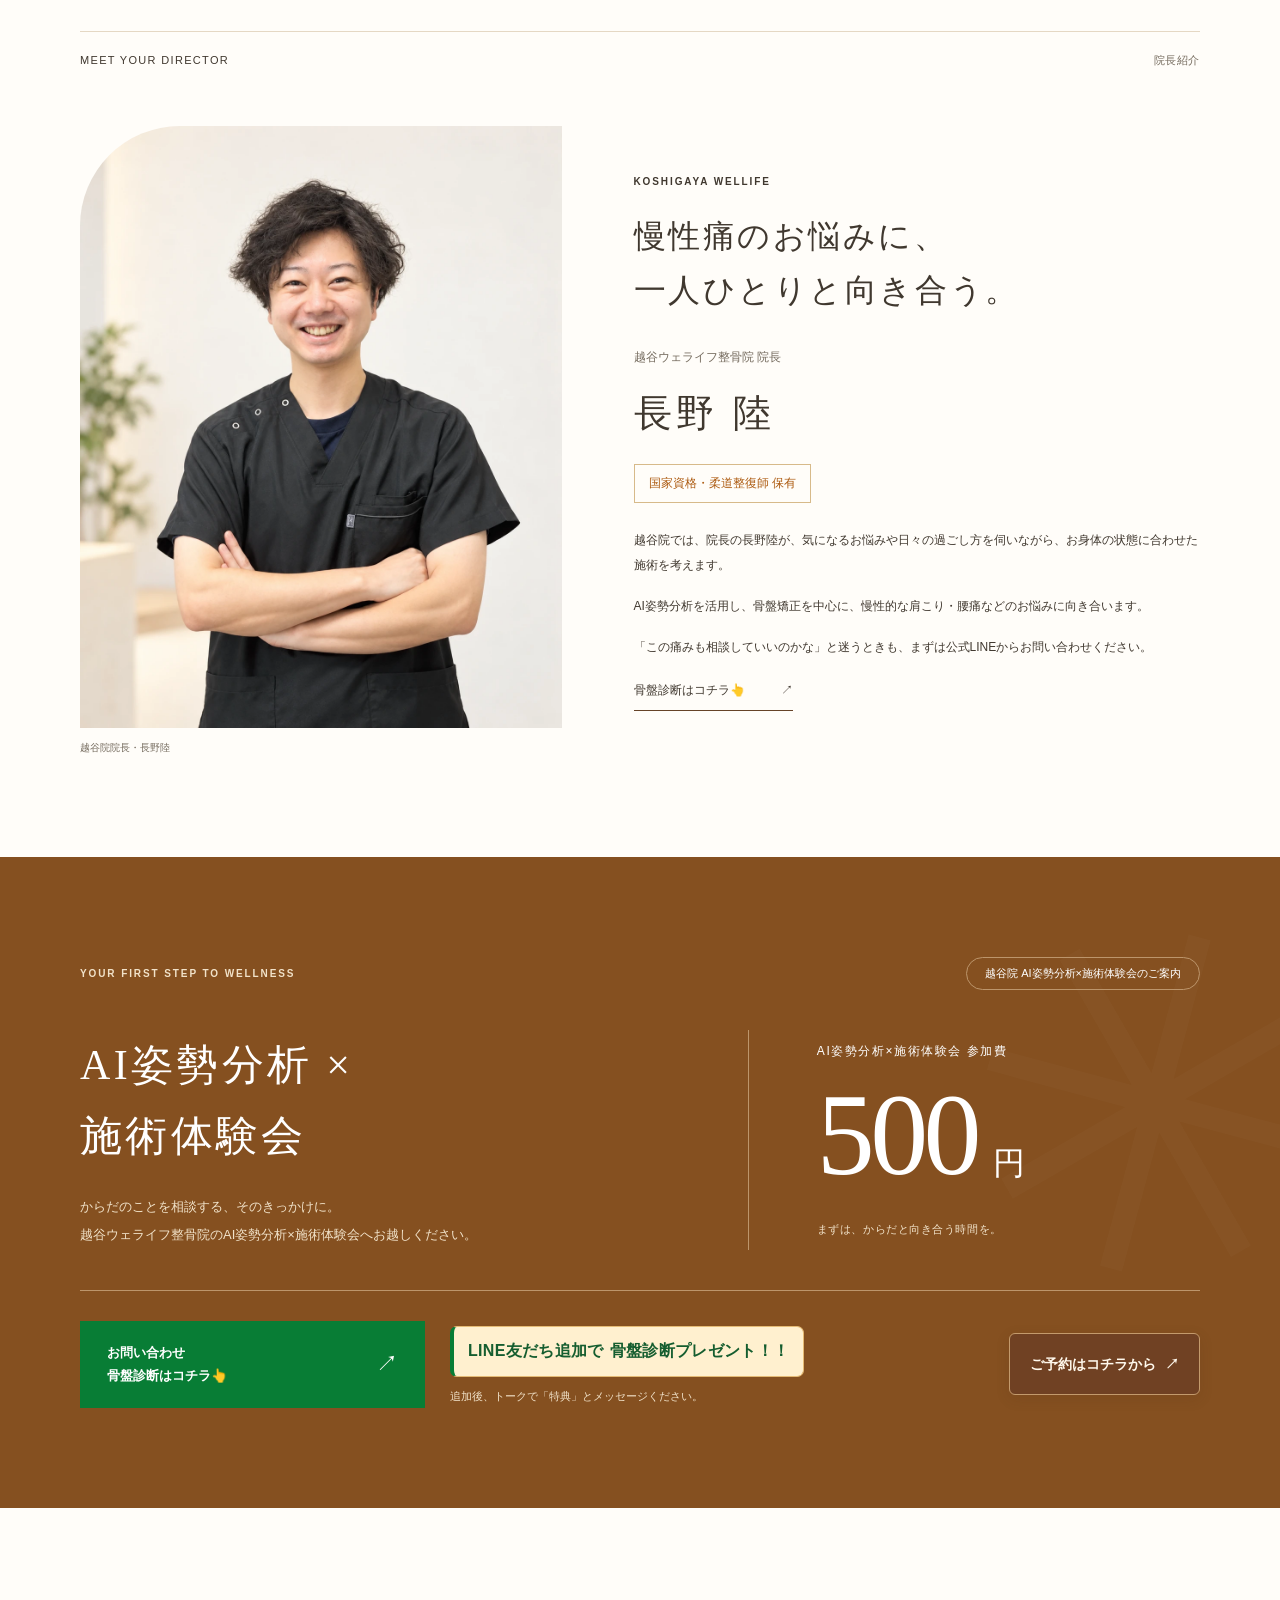
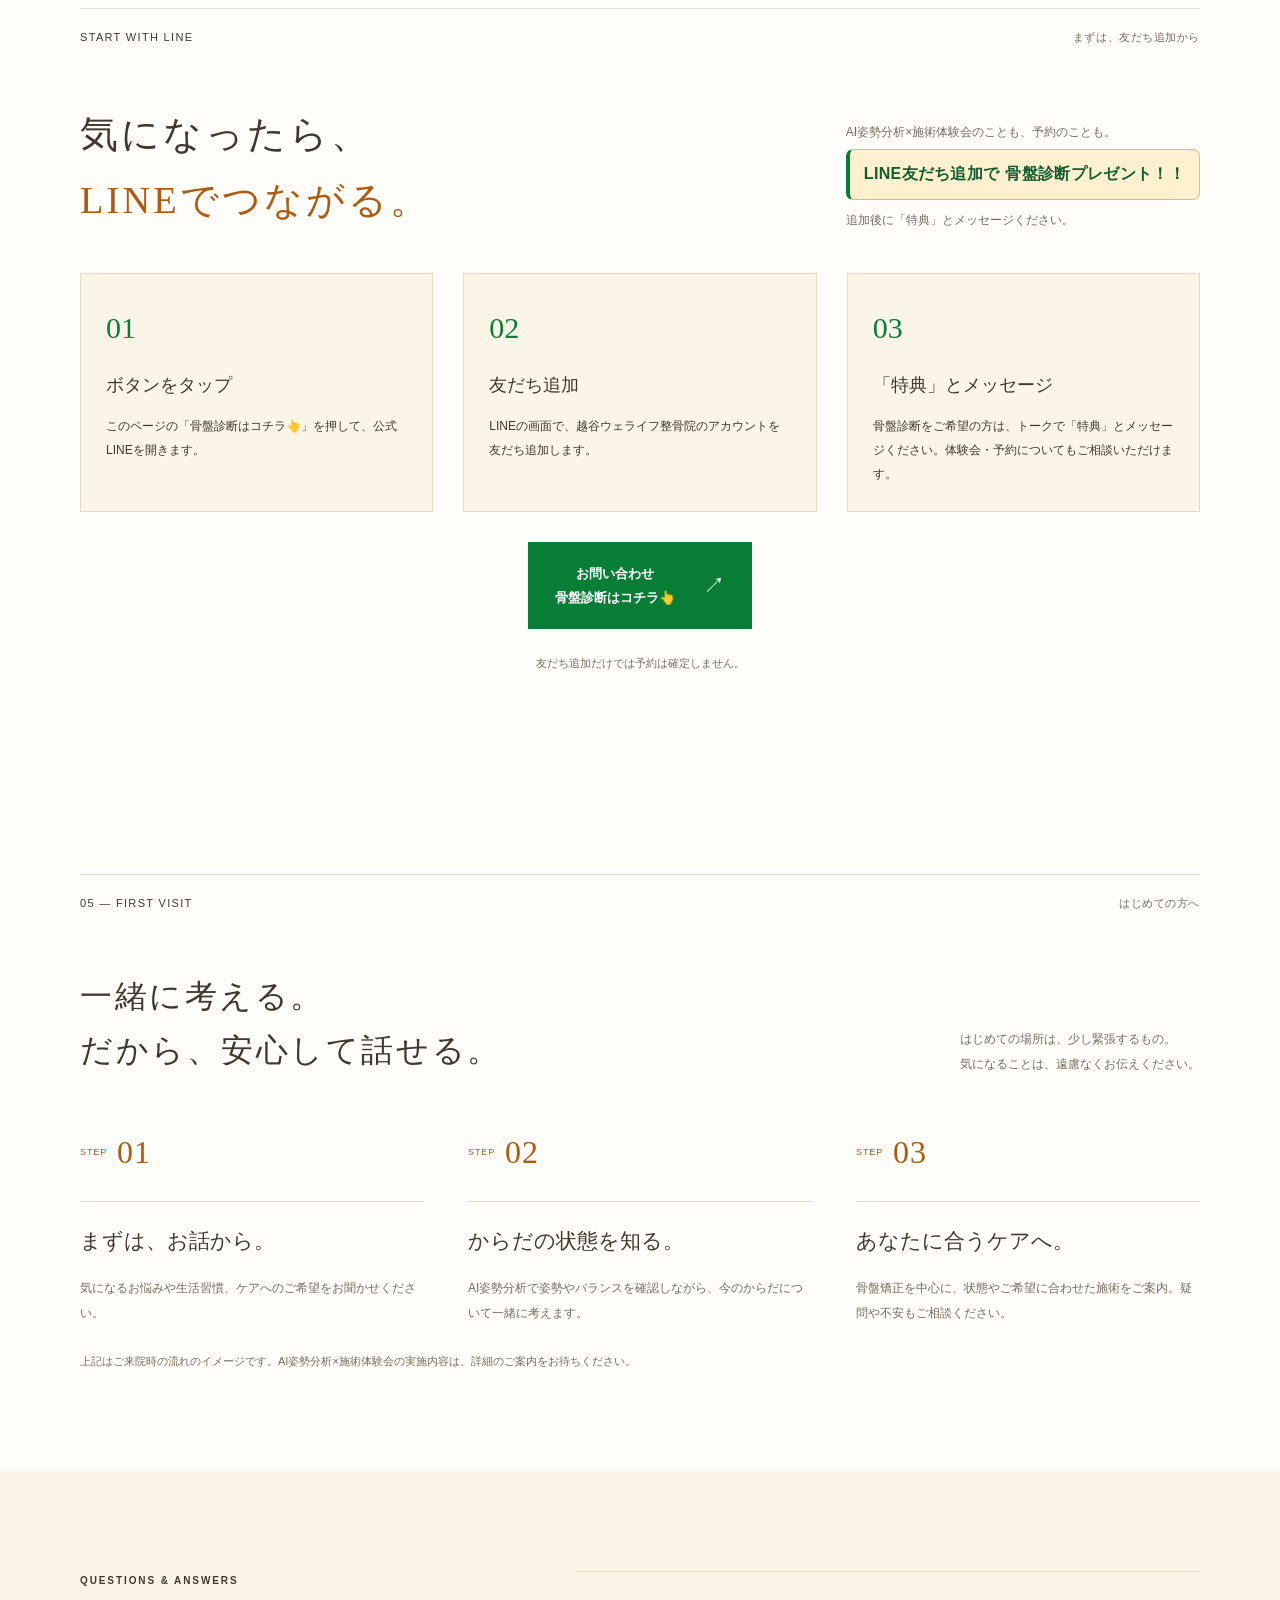
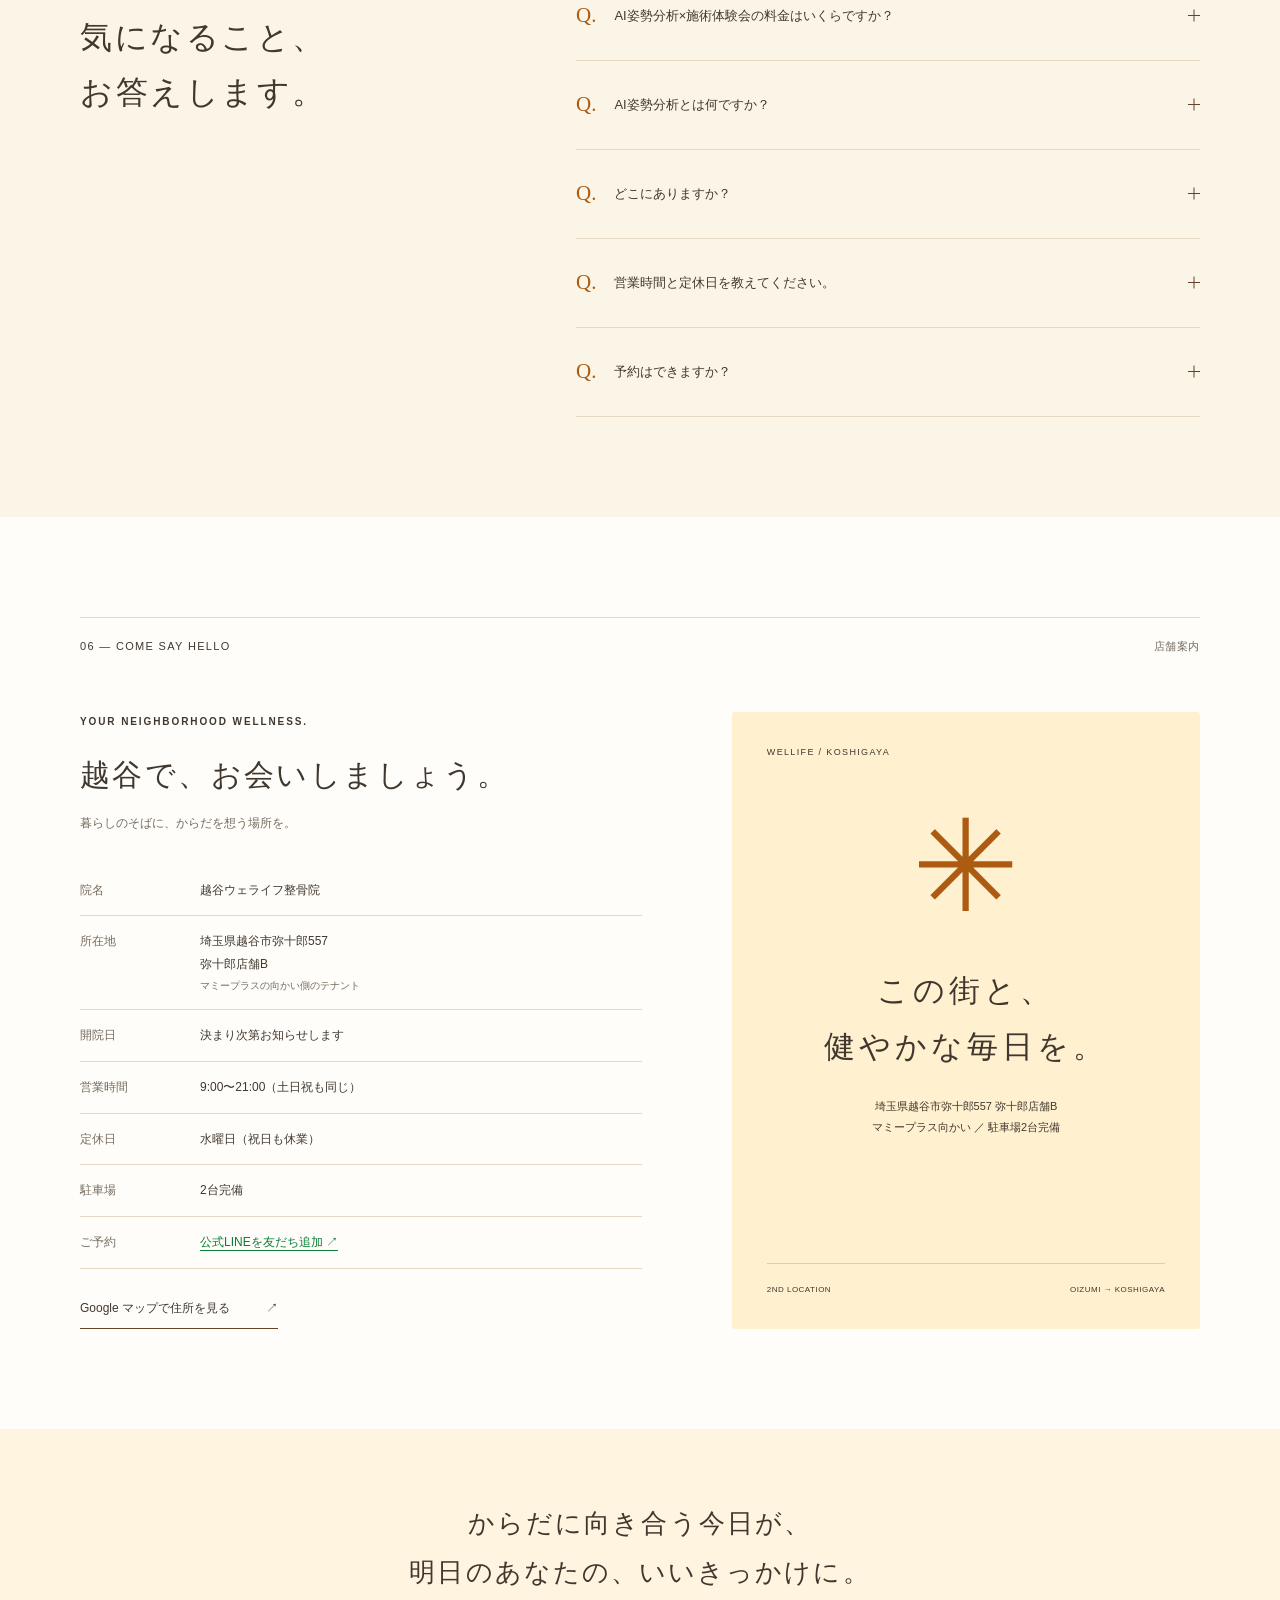
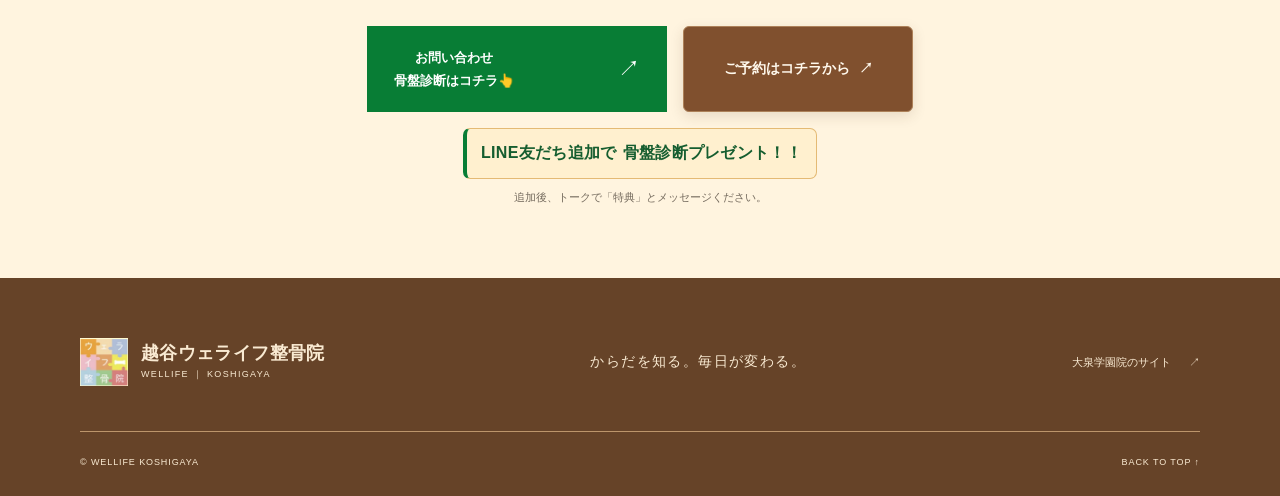
==== commit ce0cb8a3: "Move hero reservation beside contact and add reservation beside 500 yen bonus" ====
--- a/index.html
+++ b/index.html
@@ -7,7 +7,7 @@
   <meta name="color-scheme" content="light">
   <meta name="description" content="越谷ウェライフ整骨院。越谷市弥十郎557 弥十郎店舗B。AI姿勢分析と骨盤矯正を中心に慢性痛に向き合う整骨院。柔道整復師の国家資格保有。営業時間9:00〜21:00（土日祝も同じ）、定休日は水曜日（祝日も休業）。駐車場2台。500円AI姿勢分析×施術体験会をご案内。">
   <title>越谷ウェライフ整骨院｜からだを知る。毎日が変わる。</title>
-  <link rel="stylesheet" href="styles.css?v=20261110-reserve-bonus">
+  <link rel="stylesheet" href="styles.css?v=20261110-cta-layout">
   <script src="script.js" defer></script>
 </head>
 <body>
@@ -23,7 +23,7 @@
   <main id="main">
     <section class="hero" aria-labelledby="hero-title">
       <div class="hero-photo"><img src="assets/nagano-treatment.jpg" alt="長野陸院長が施術を行う様子" width="2048" height="1536" fetchpriority="high"><span class="photo-caption">長野陸院長の施術風景</span></div>
-      <div class="hero-content"><p class="eyebrow"><span></span> HELLO, KOSHIGAYA.</p><p class="hero-announcement">練馬区・大泉学園で評価された院が、ついに越谷へ！</p><h1 id="hero-title">からだを知る。<br>毎日が<span class="underlined">変わる。</span></h1><p class="hero-copy">長引く肩こり・腰痛を、ひとりで抱えない。<br>柔道整復師が、あなたのからだと向き合い、<br>姿勢と骨盤からケアを考えます。</p><a class="button button-primary line-cta" href="https://lin.ee/sBaUZuD" target="_blank" rel="noopener noreferrer"><span style="font-size:inherit;font-weight:inherit;line-height:1.8">お問い合わせ<br>骨盤診断はコチラ👆</span> <span aria-hidden="true">↗</span><span class="sr-only">（LINEを新しいタブで開きます）</span></a><div class="hero-offer-row"><p class="line-caption"><strong class="benefit-highlight"><span>LINE友だち追加で</span><span>骨盤診断プレゼント！！</span></strong><br>追加後、トークで「特典」とメッセージください。</p><a class="reserve-cta reserve-cta-hero" href="https://wellife-koshigaya.suxead-logg.com/1/reserve?code=GGGDWT" target="_blank" rel="noopener noreferrer">ご予約はコチラから <span aria-hidden="true">↗</span><span class="sr-only">（WEB予約ページを新しいタブで開きます）</span></a></div><p class="hero-note">越谷ウェライフ整骨院 <span>／</span> 越谷市弥十郎557 弥十郎店舗B</p></div>
+      <div class="hero-content"><p class="eyebrow"><span></span> HELLO, KOSHIGAYA.</p><p class="hero-announcement">練馬区・大泉学園で評価された院が、ついに越谷へ！</p><h1 id="hero-title">からだを知る。<br>毎日が<span class="underlined">変わる。</span></h1><p class="hero-copy">長引く肩こり・腰痛を、ひとりで抱えない。<br>柔道整復師が、あなたのからだと向き合い、<br>姿勢と骨盤からケアを考えます。</p><div class="hero-contact-row"><a class="button button-primary line-cta" href="https://lin.ee/sBaUZuD" target="_blank" rel="noopener noreferrer"><span style="font-size:inherit;font-weight:inherit;line-height:1.8">お問い合わせ<br>骨盤診断はコチラ👆</span> <span aria-hidden="true">↗</span><span class="sr-only">（LINEを新しいタブで開きます）</span></a><a class="reserve-cta reserve-cta-hero" href="https://wellife-koshigaya.suxead-logg.com/1/reserve?code=GGGDWT" target="_blank" rel="noopener noreferrer">ご予約はコチラから <span aria-hidden="true">↗</span><span class="sr-only">（WEB予約ページを新しいタブで開きます）</span></a></div><p class="line-caption"><strong class="benefit-highlight"><span>LINE友だち追加で</span><span>骨盤診断プレゼント！！</span></strong><br>追加後、トークで「特典」とメッセージください。</p><p class="hero-note">越谷ウェライフ整骨院 <span>／</span> 越谷市弥十郎557 弥十郎店舗B</p></div>
       <div class="hero-seal" aria-hidden="true"><span>Well×Life</span><svg class="seal-symbol" viewBox="0 0 40 40" width="34" height="34" aria-hidden="true"><g stroke="currentColor" stroke-width="4" stroke-linecap="round"><path d="M20 5v30M5 20h30M9.4 9.4l21.2 21.2M9.4 30.6L30.6 9.4"/></g></svg><small class="seal-message">日々の疲れや、痛みを改善し<br>生活の質の向上を</small></div>
       <div class="hero-bottom"><span>一人ひとりに、ちょうどいいケアを。</span><a href="#concept">SCROLL TO EXPLORE <span aria-hidden="true">↓</span></a></div>
     </section>
@@ -38,7 +38,7 @@
 
     <section class="pelvic section" id="pelvic"><div class="wrap"><div class="section-label"><span>04 — OUR MAIN TREATMENT</span><span>メイン施術・骨盤矯正</span></div><div class="section-heading"><h2>姿勢を知り、<br><em>骨盤から</em>向き合う。</h2><p>繰り返す不調を、いつものことにしない。<br>慢性痛のお悩みに合わせた施術を考えます。</p></div><div class="care-grid"><article><span>01 / ANALYSIS</span><h3>AI姿勢分析で確認</h3><p>立ち姿やからだのバランスを分析。お悩みや生活習慣とあわせて、施術の方針を考えます。</p></article><article><span>02 / PELVIC CARE</span><h3>骨盤矯正を中心に</h3><p>姿勢と骨盤のバランスに着目。お身体の状態を確認し、一人ひとりに合わせた施術をご案内します。</p></article><article><span>03 / QUALIFIED CARE</span><h3>国家資格を持つ施術者</h3><p>柔道整復師の国家資格を持つ施術者が担当。慢性的な肩こり・腰痛など、気になることをご相談ください。</p></article></div><p class="small-note">施術による変化には個人差があり、効果を保証するものではありません。慢性的な肩こり・腰痛への施術は、原則として健康保険の対象外です。</p></div></section>
     <section class="director section wrap" id="director" aria-labelledby="director-title"><div class="section-label"><span>MEET YOUR DIRECTOR</span><span>院長紹介</span></div><div class="director-grid"><figure class="director-portrait"><img src="assets/nagano-portrait.webp" alt="越谷ウェライフ整骨院 院長・長野陸" width="1122" height="1402" loading="lazy"><figcaption>越谷院院長・長野陸</figcaption></figure><div class="director-info"><div><p class="eyebrow">KOSHIGAYA WELLIFE</p><h2 id="director-title">慢性痛のお悩みに、<br>一人ひとりと向き合う。</h2><p class="director-role">越谷ウェライフ整骨院 院長</p><h3 class="director-name">長野 陸</h3><p class="director-license">国家資格・柔道整復師 保有</p></div><div class="director-copy"><p>越谷院では、院長の長野陸が、気になるお悩みや日々の過ごし方を伺いながら、お身体の状態に合わせた施術を考えます。</p><p>AI姿勢分析を活用し、骨盤矯正を中心に、慢性的な肩こり・腰痛などのお悩みに向き合います。</p><p>「この痛みも相談していいのかな」と迷うときも、まずは公式LINEからお問い合わせください。</p><a class="text-link" href="https://lin.ee/sBaUZuD" target="_blank" rel="noopener noreferrer">骨盤診断はコチラ👆 <span aria-hidden="true">↗</span><span class="sr-only">（LINEを新しいタブで開きます）</span></a></div></div></div></section>
-    <section class="experience section" id="experience"><div class="wrap experience-inner"><div class="experience-top"><p class="eyebrow">YOUR FIRST STEP TO WELLNESS</p><span class="outline-pill">越谷院 AI姿勢分析×施術体験会のご案内</span></div><div class="experience-grid"><div><h2>AI姿勢分析 ×<br>施術体験会</h2><p>からだのことを相談する、そのきっかけに。<br>越谷ウェライフ整骨院のAI姿勢分析×施術体験会へお越しください。</p></div><div class="price-block"><span class="price-label">AI姿勢分析×施術体験会 参加費</span><div class="price"><strong>500</strong><span>円</span></div><span class="price-sub">まずは、からだと向き合う時間を。</span></div></div><div class="experience-actions"><a class="button button-light line-cta" href="https://lin.ee/sBaUZuD" target="_blank" rel="noopener noreferrer"><span style="font-size:inherit;font-weight:inherit;line-height:1.8">お問い合わせ<br>骨盤診断はコチラ👆</span> <span aria-hidden="true">↗</span><span class="sr-only">（LINEを新しいタブで開きます）</span></a><p><strong class="benefit-highlight"><span>LINE友だち追加で</span><span>骨盤診断プレゼント！！</span></strong><br>追加後、トークで「特典」とメッセージください。</p></div></div><span class="experience-flower" aria-hidden="true">✳</span></section>
+    <section class="experience section" id="experience"><div class="wrap experience-inner"><div class="experience-top"><p class="eyebrow">YOUR FIRST STEP TO WELLNESS</p><span class="outline-pill">越谷院 AI姿勢分析×施術体験会のご案内</span></div><div class="experience-grid"><div><h2>AI姿勢分析 ×<br>施術体験会</h2><p>からだのことを相談する、そのきっかけに。<br>越谷ウェライフ整骨院のAI姿勢分析×施術体験会へお越しください。</p></div><div class="price-block"><span class="price-label">AI姿勢分析×施術体験会 参加費</span><div class="price"><strong>500</strong><span>円</span></div><span class="price-sub">まずは、からだと向き合う時間を。</span></div></div><div class="experience-actions"><a class="button button-light line-cta" href="https://lin.ee/sBaUZuD" target="_blank" rel="noopener noreferrer"><span style="font-size:inherit;font-weight:inherit;line-height:1.8">お問い合わせ<br>骨盤診断はコチラ👆</span> <span aria-hidden="true">↗</span><span class="sr-only">（LINEを新しいタブで開きます）</span></a><div class="experience-bonus-group"><p><strong class="benefit-highlight"><span>LINE友だち追加で</span><span>骨盤診断プレゼント！！</span></strong><br>追加後、トークで「特典」とメッセージください。</p><a class="reserve-cta reserve-cta-experience" href="https://wellife-koshigaya.suxead-logg.com/1/reserve?code=GGGDWT" target="_blank" rel="noopener noreferrer">ご予約はコチラから <span aria-hidden="true">↗</span><span class="sr-only">（WEB予約ページを新しいタブで開きます）</span></a></div></div></div><span class="experience-flower" aria-hidden="true">✳</span></section>
 
     <section class="line-guide section wrap" aria-labelledby="line-title"><div class="section-label"><span>START WITH LINE</span><span>まずは、友だち追加から</span></div><div class="section-heading"><h2 id="line-title">気になったら、<br><em>LINEでつながる。</em></h2><p>AI姿勢分析×施術体験会のことも、予約のことも。<br><strong class="benefit-highlight"><span>LINE友だち追加で</span><span>骨盤診断プレゼント！！</span></strong><br>追加後に「特典」とメッセージください。</p></div><ol class="line-steps"><li><span>01</span><h3>ボタンをタップ</h3><p>このページの「骨盤診断はコチラ👆」を押して、公式LINEを開きます。</p></li><li><span>02</span><h3>友だち追加</h3><p>LINEの画面で、越谷ウェライフ整骨院のアカウントを友だち追加します。</p></li><li><span>03</span><h3>「特典」とメッセージ</h3><p>骨盤診断をご希望の方は、トークで「特典」とメッセージください。体験会・予約についてもご相談いただけます。</p></li></ol><div class="line-guide-action"><a class="button button-primary line-cta" href="https://lin.ee/sBaUZuD" target="_blank" rel="noopener noreferrer"><span style="font-size:inherit;font-weight:inherit;line-height:1.8">お問い合わせ<br>骨盤診断はコチラ👆</span> <span aria-hidden="true">↗</span><span class="sr-only">（LINEを新しいタブで開きます）</span></a><p class="small-note">友だち追加だけでは予約は確定しません。</p></div></section>
     <section class="flow section wrap"><div class="section-label"><span>05 — FIRST VISIT</span><span>はじめての方へ</span></div><div class="section-heading"><h2>一緒に考える。<br>だから、安心して話せる。</h2><p>はじめての場所は、少し緊張するもの。<br>気になることは、遠慮なくお伝えください。</p></div><div class="flow-grid"><article><div class="flow-step">STEP <b>01</b></div><h3>まずは、お話から。</h3><p>気になるお悩みや生活習慣、ケアへのご希望をお聞かせください。</p></article><article><div class="flow-step">STEP <b>02</b></div><h3>からだの状態を知る。</h3><p>AI姿勢分析で姿勢やバランスを確認しながら、今のからだについて一緒に考えます。</p></article><article><div class="flow-step">STEP <b>03</b></div><h3>あなたに合うケアへ。</h3><p>骨盤矯正を中心に、状態やご希望に合わせた施術をご案内。疑問や不安もご相談ください。</p></article></div><p class="small-note">上記はご来院時の流れのイメージです。AI姿勢分析×施術体験会の実施内容は、詳細のご案内をお待ちください。</p></section>
--- a/styles.css
+++ b/styles.css
@@ -222,7 +222,7 @@
   .top-quick-links .top-experience-link{font-size:10px}
 }
 
-/* 2026-11-10: ファーストビュー特典と最下部にWEB予約を追加 */
+/* 2026-11-10: WEB予約ボタンの配置・PCとスマートフォン */
 .reserve-cta{
   display:inline-flex;justify-content:center;align-items:center;gap:9px;
   min-height:58px;padding:13px 20px;border-radius:6px;
@@ -233,24 +233,65 @@
 }
 .reserve-cta:hover{background:#694126;color:#fff9ed;transform:translateY(-2px)}
 .reserve-cta:focus-visible{outline:3px solid #bd8c45;outline-offset:4px}
-.hero-offer-row{
-  display:flex;align-items:center;gap:14px;flex-wrap:wrap;
-  max-width:min(665px,100%);margin-top:10px
-}
-.hero-offer-row .line-caption{margin-top:0;flex:0 1 auto;min-width:0}
-.hero-offer-row .benefit-highlight{margin-top:0}
-.hero-offer-row .reserve-cta{pointer-events:auto;flex:0 0 auto}
+
+/* 施術写真付近: お問い合わせのすぐ右側にWEB予約 */
+.hero-contact-row{
+  display:flex;align-items:stretch;flex-wrap:wrap;gap:15px;
+  width:min(650px,100%);margin-top:27px;pointer-events:auto
+}
+.hero-contact-row .button{margin-top:0;min-width:260px}
+.hero-contact-row .reserve-cta{min-width:215px;pointer-events:auto}
+.hero-content>.line-caption{margin-top:12px}
+
+/* 500円体験会: 骨盤診断プレゼントの右側にWEB予約 */
+.experience-actions{display:flex;align-items:center;gap:25px}
+.experience-bonus-group{
+  display:flex;align-items:center;gap:18px;
+  flex:1 1 auto;min-width:0
+}
+.experience-bonus-group p{
+  flex:1 1 0;min-width:0;margin:0;
+  font-size:11px;line-height:2;color:#f1e2c9
+}
+.experience-bonus-group .benefit-highlight{max-width:100%}
+.experience-bonus-group .reserve-cta{
+  flex:0 0 auto;min-height:62px;
+  background:#704123;border-color:#c39a6c
+}
+.experience-bonus-group .reserve-cta:hover{background:#61361e}
+
+/* 最下部の左右並びは維持 */
 .closing-cta-row{
   display:flex;align-items:stretch;justify-content:center;
   gap:16px;flex-wrap:wrap;margin-top:28px
 }
 .closing-cta-row .button{margin-top:0;min-width:300px}
 .closing-cta-row .reserve-cta{min-width:230px}
+
+@media(max-width:1100px){
+  .experience-actions{flex-direction:column;align-items:stretch;gap:18px}
+  .experience-actions .button{min-width:0;width:min(360px,100%)}
+  .experience-bonus-group{width:100%;flex:0 1 auto}
+}
 @media(max-width:760px){
-  .hero-offer-row{flex-direction:column;align-items:flex-start;gap:9px;margin-top:12px}
-  .hero-offer-row .line-caption{width:100%}
-  .hero-offer-row .reserve-cta{min-height:48px;padding:12px 18px;font-size:12px}
+  .hero-contact-row{
+    flex-direction:column;align-items:flex-start;
+    gap:10px;margin-top:22px
+  }
+  .hero-contact-row .button{
+    margin-top:0;min-width:0;width:min(360px,100%)
+  }
+  .hero-contact-row .reserve-cta{
+    width:min(360px,100%);min-width:0;
+    min-height:52px;font-size:12px
+  }
+  .hero-content>.line-caption{margin-top:12px}
+  .experience-bonus-group{flex-direction:column;align-items:stretch;gap:12px}
+  .experience-bonus-group p{flex:0 1 auto;width:100%;font-size:10px;margin:0}
+  .experience-bonus-group .reserve-cta{
+    width:100%;min-height:54px;font-size:13px
+  }
   .closing-cta-row{flex-direction:column;align-items:center;gap:12px}
-  .closing-cta-row .button{margin-top:0;width:min(360px,100%)}
+  .closing-cta-row .button{margin-top:0;width:min(360px,100%);min-width:0}
   .closing-cta-row .reserve-cta{width:min(360px,100%);min-height:56px}
 }
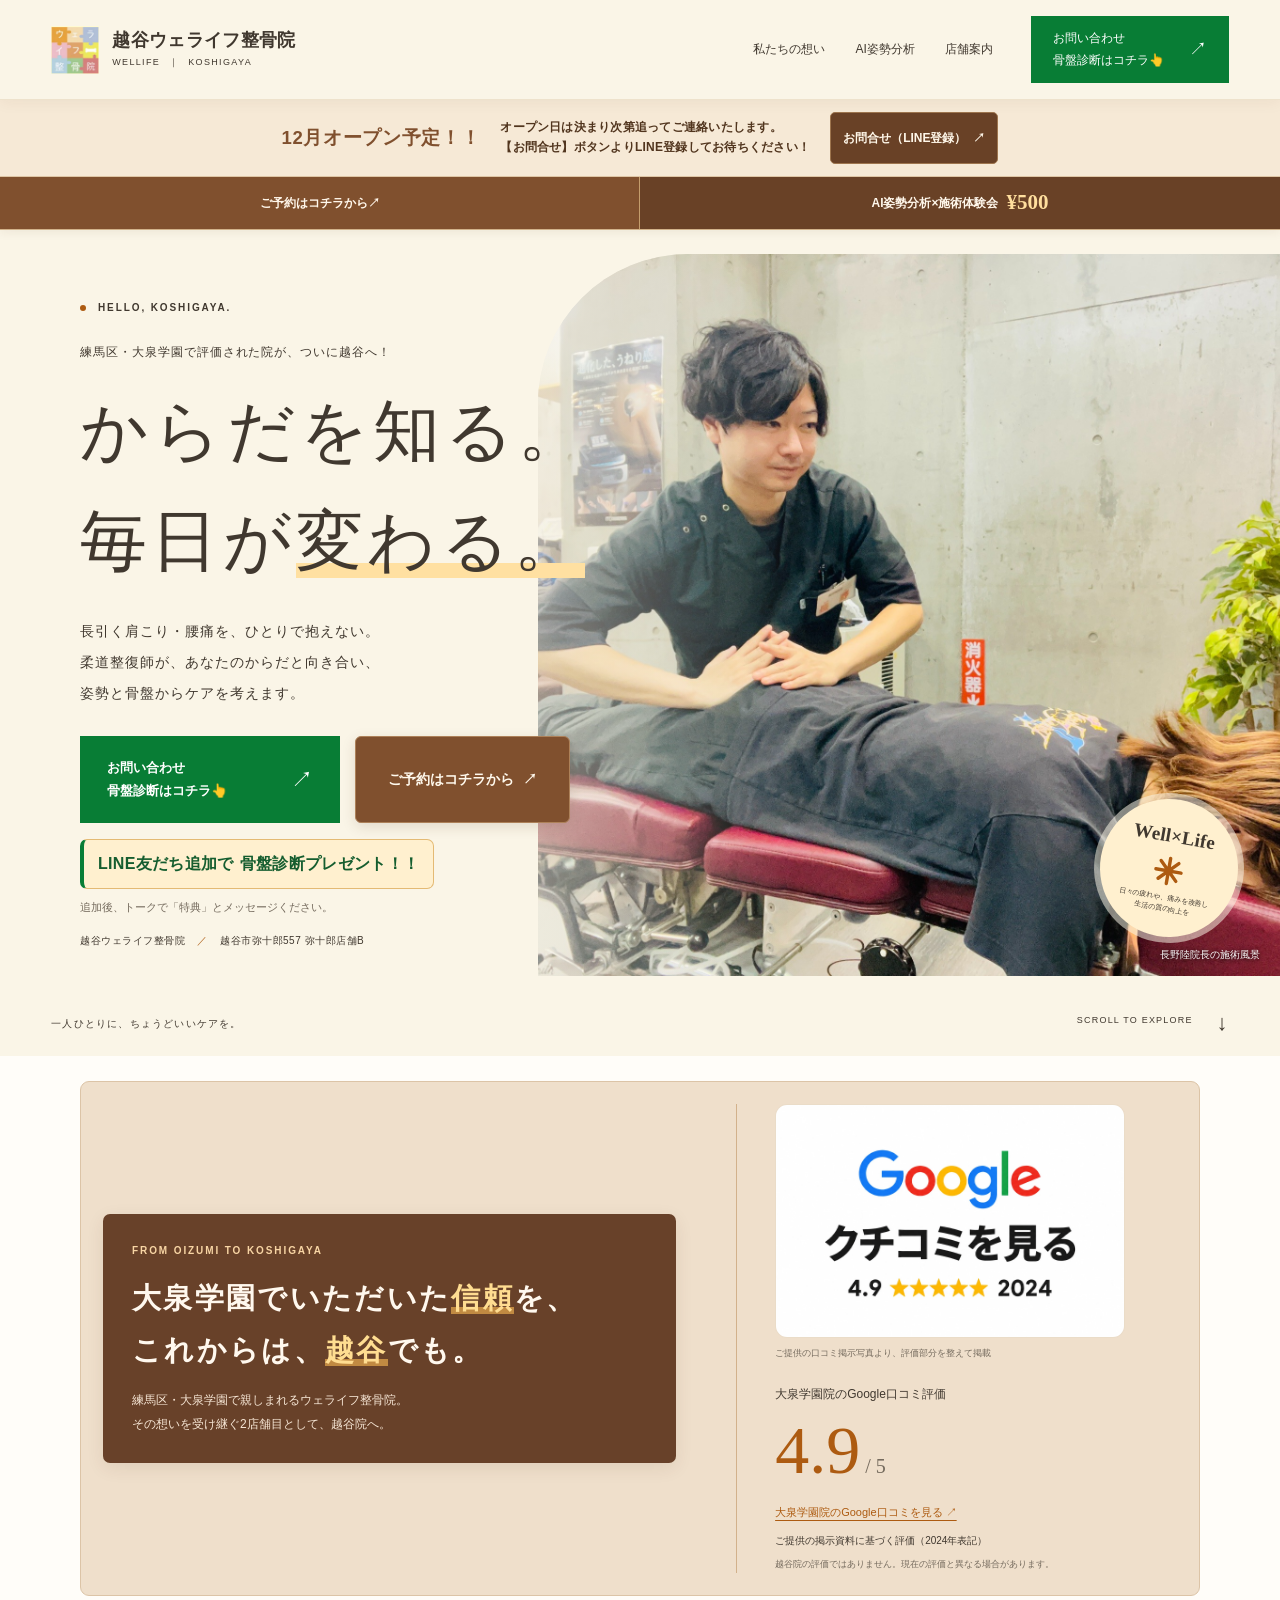
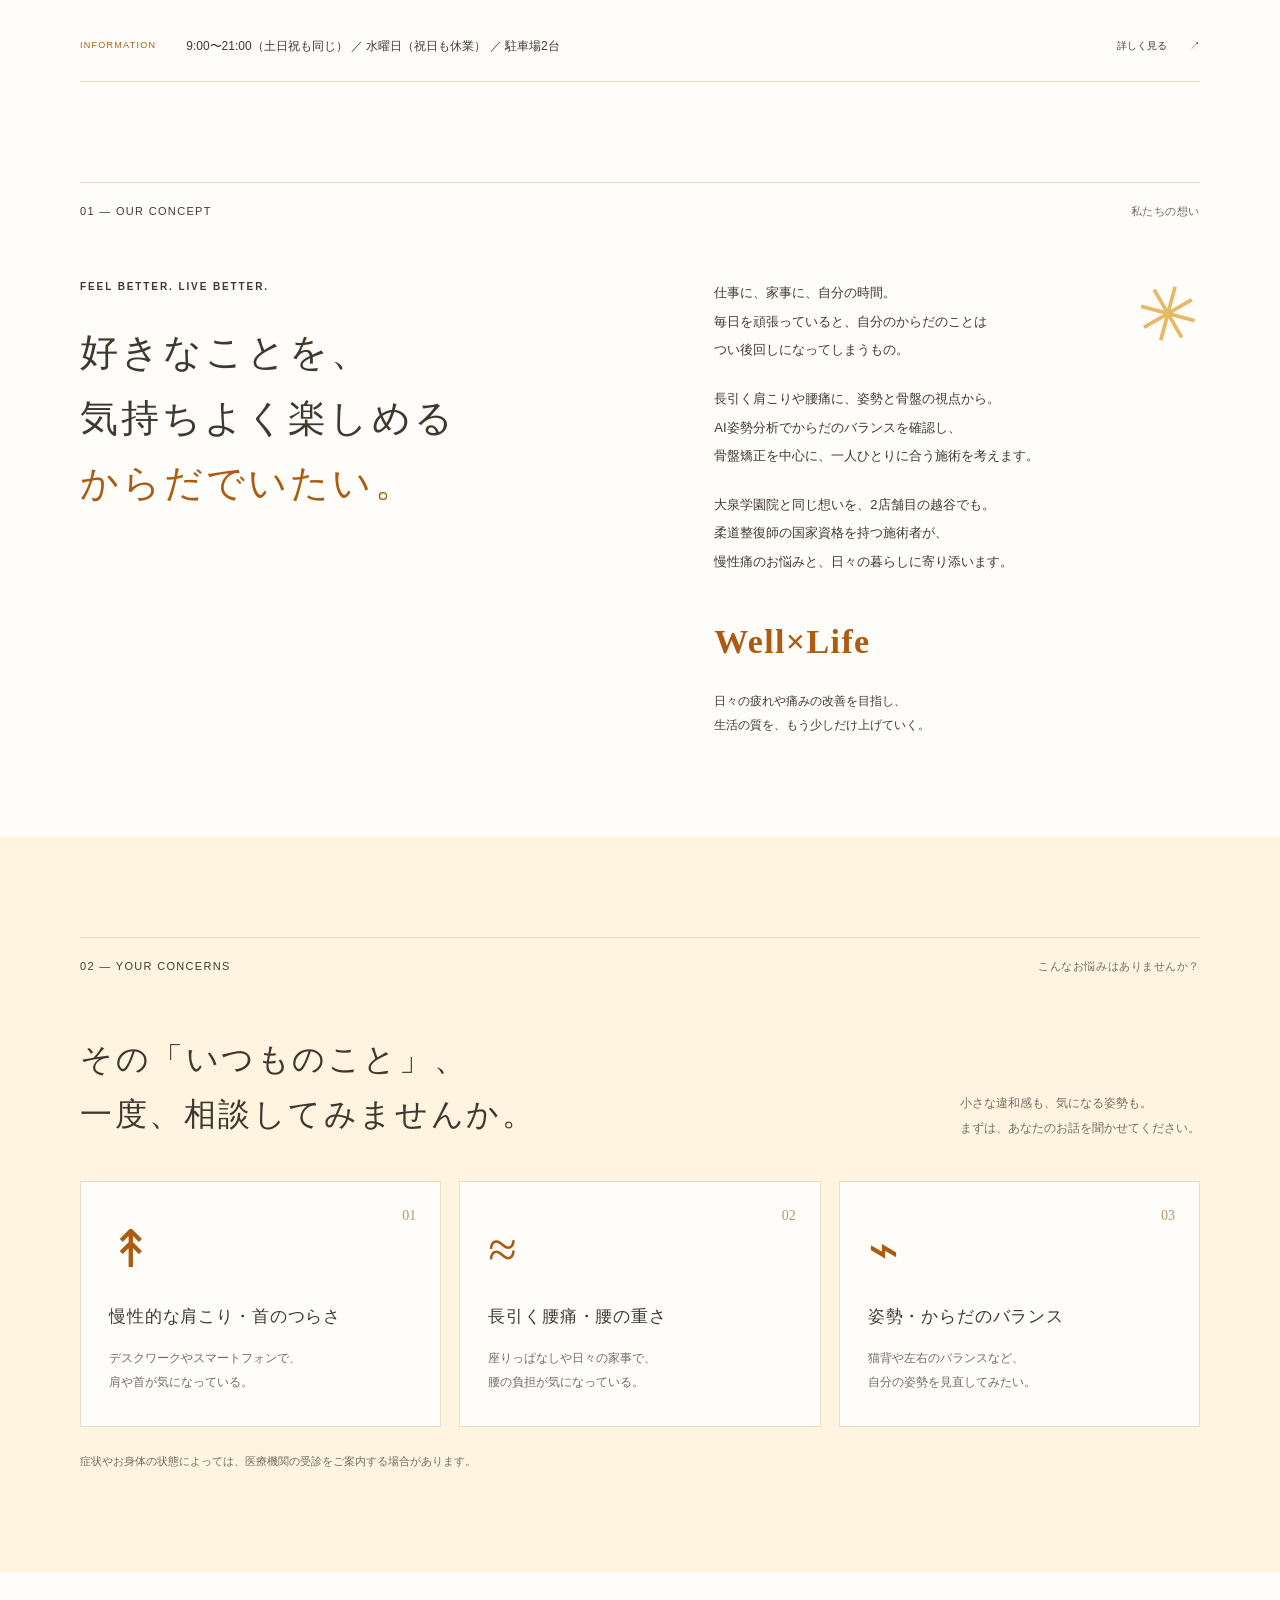
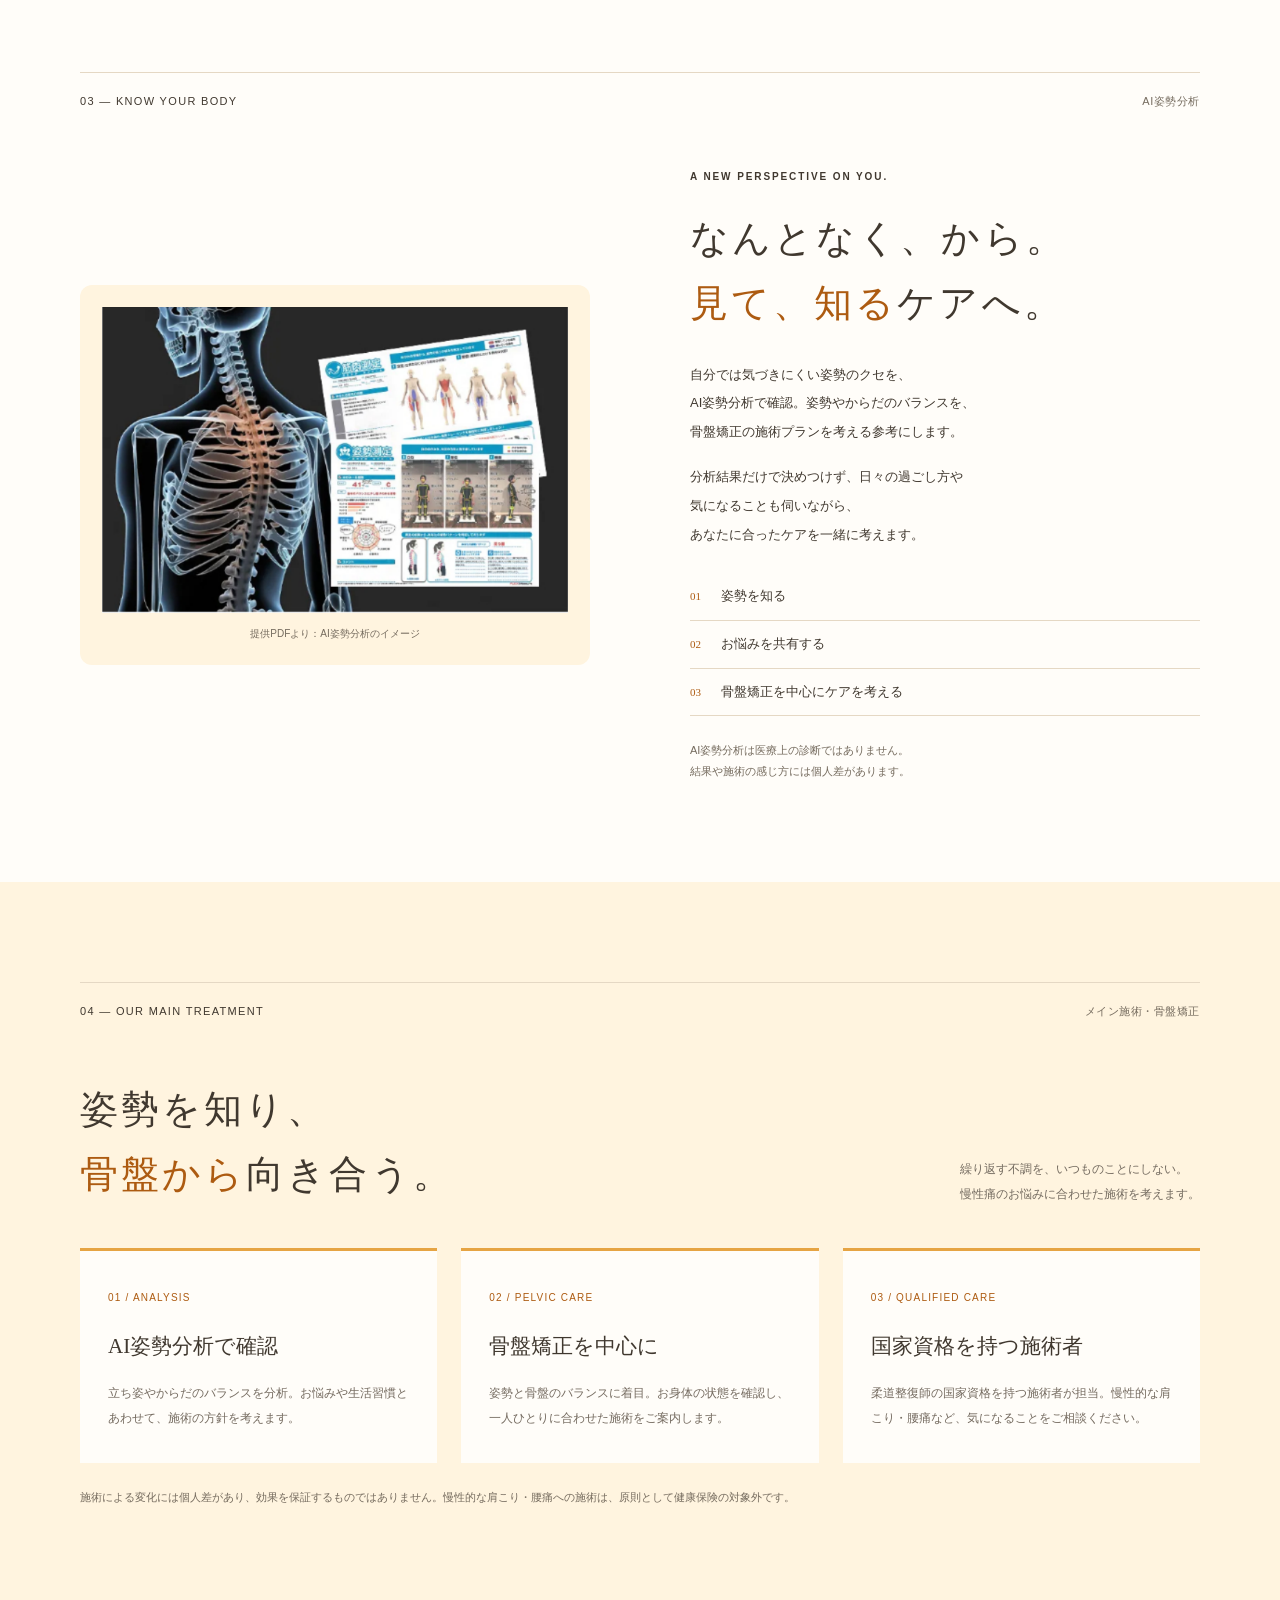
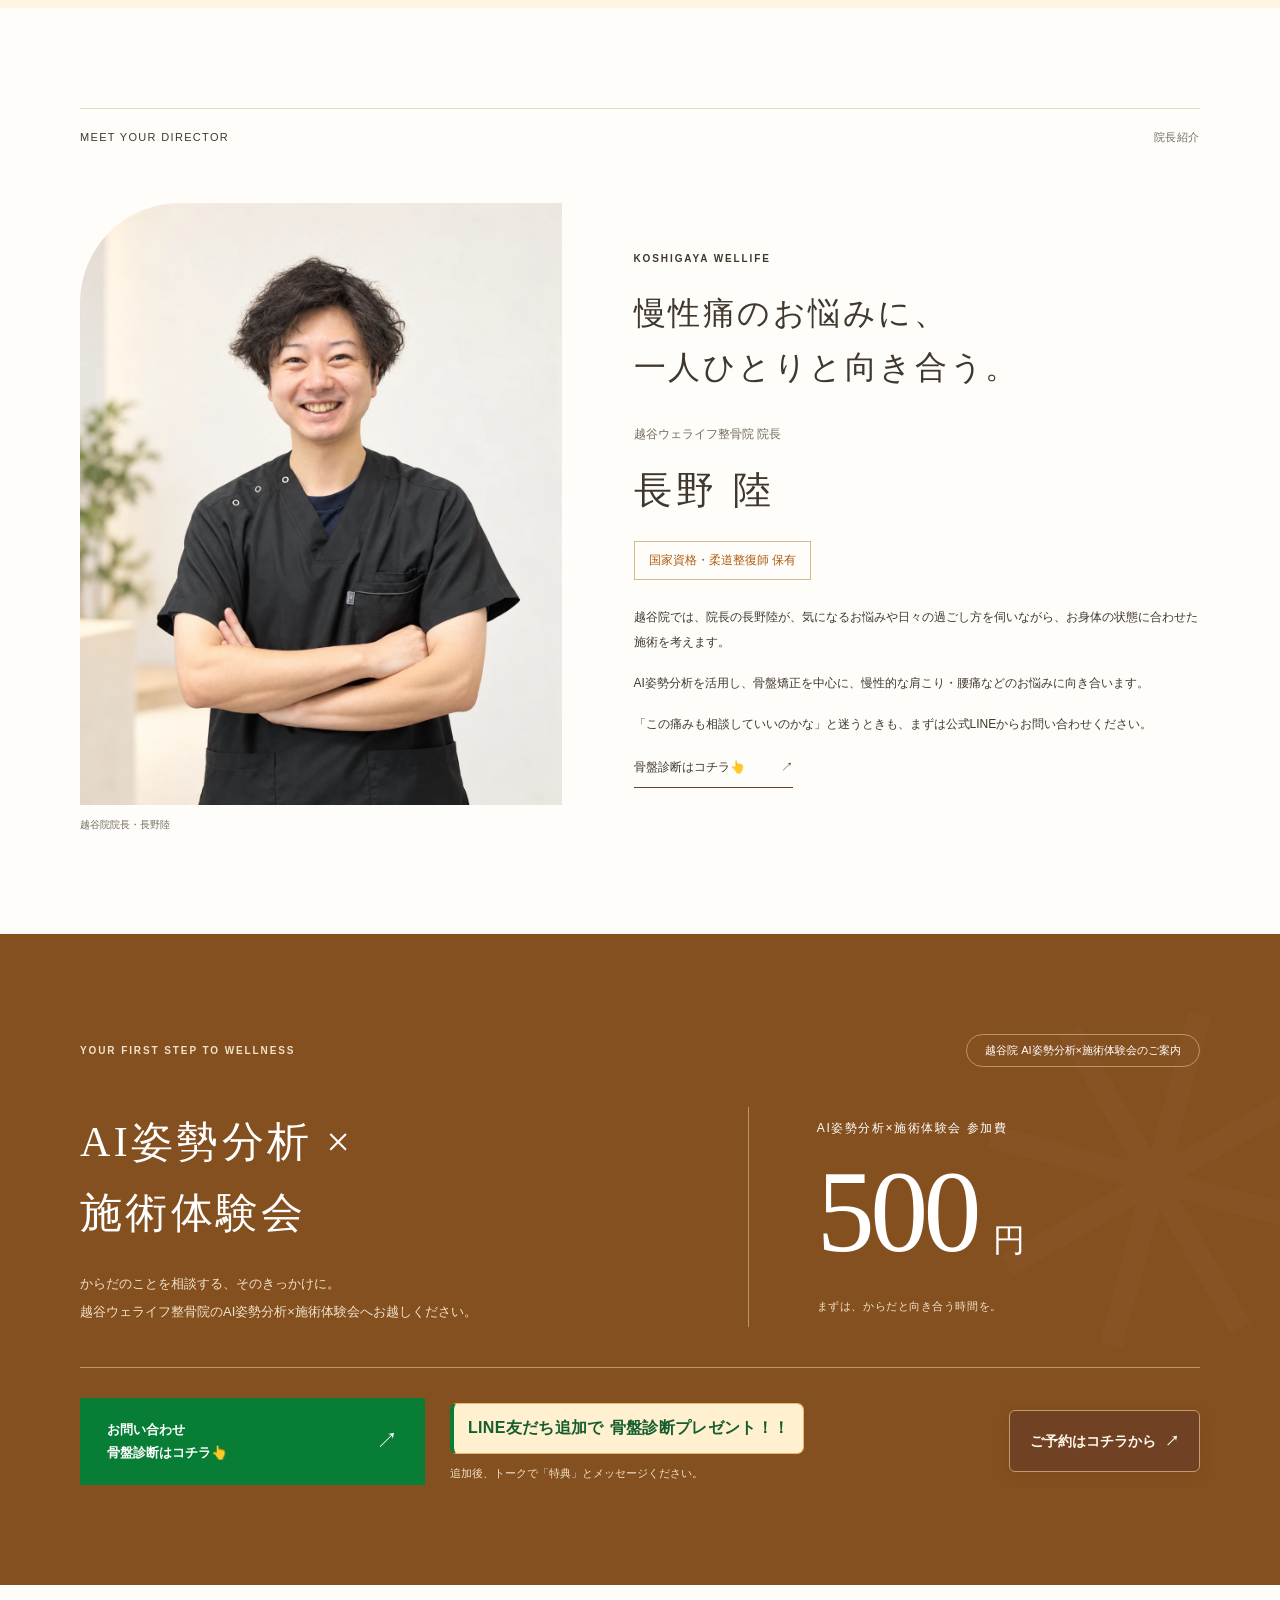
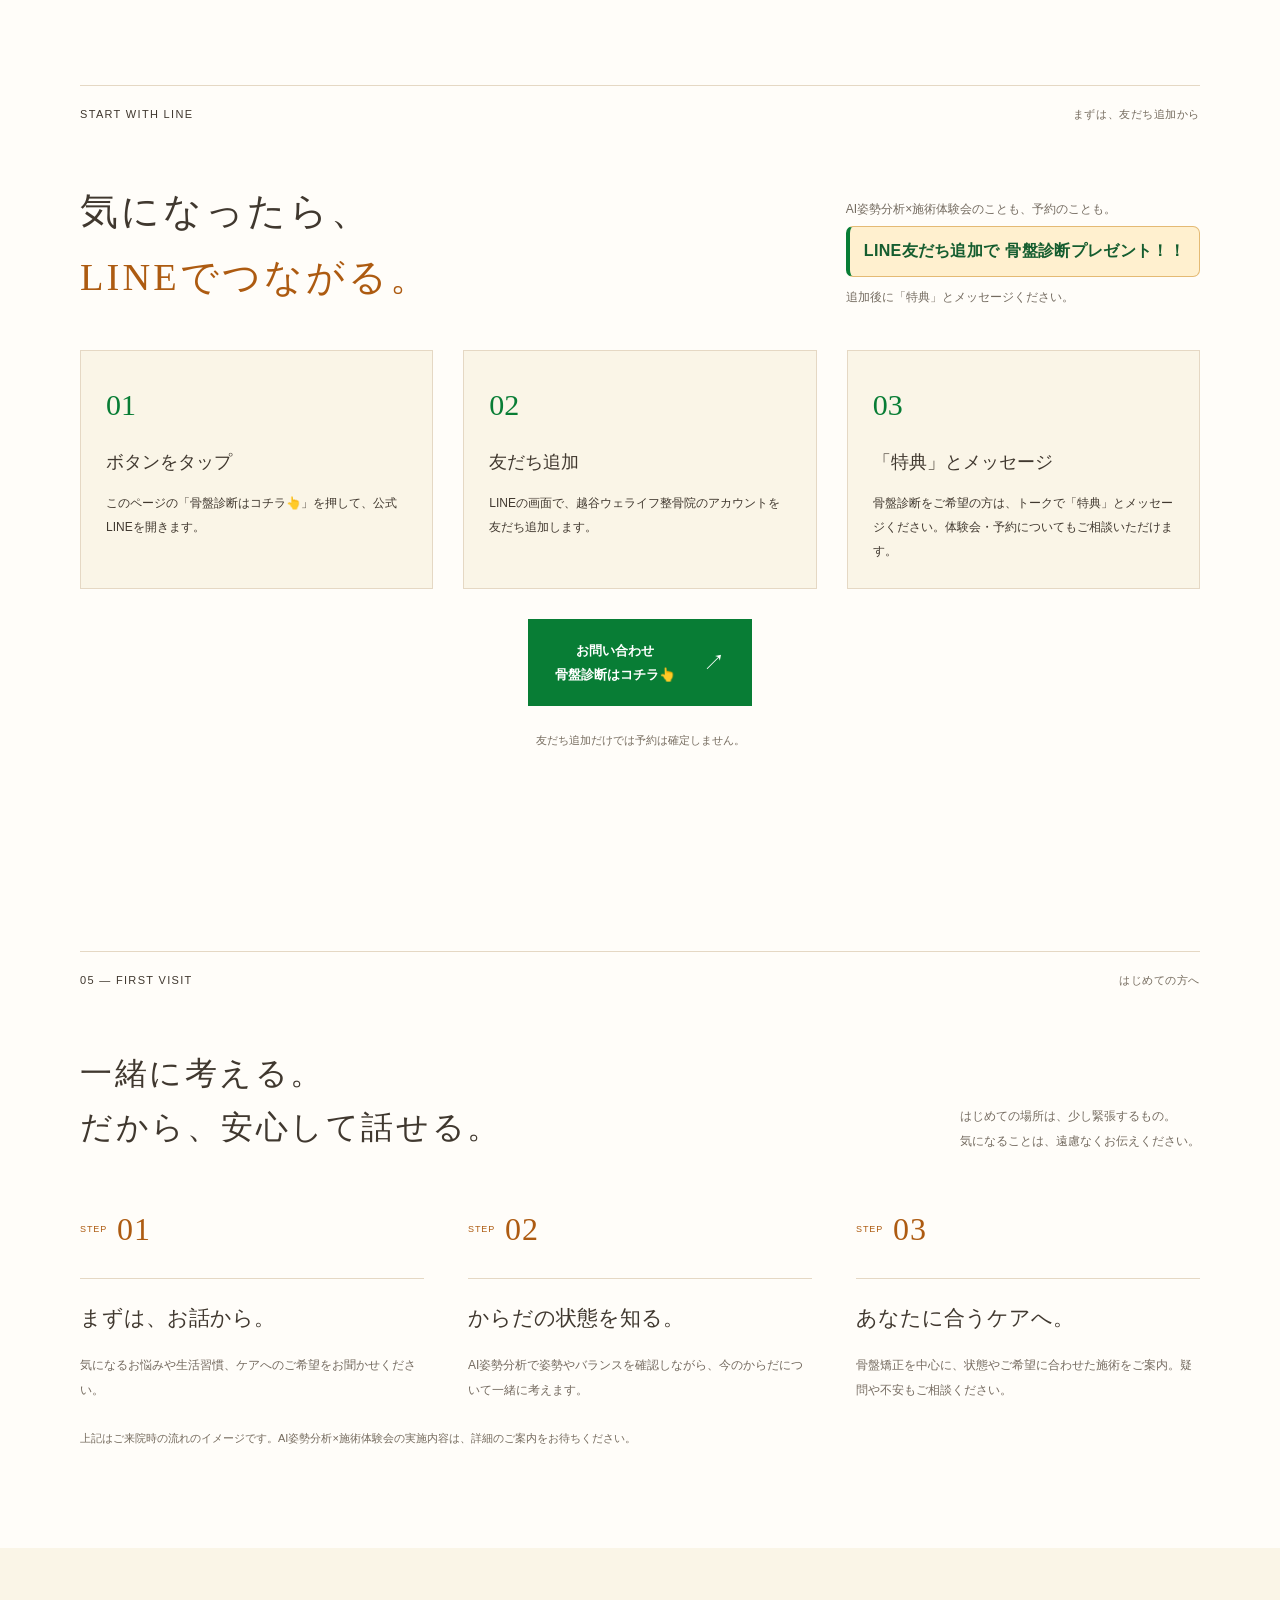
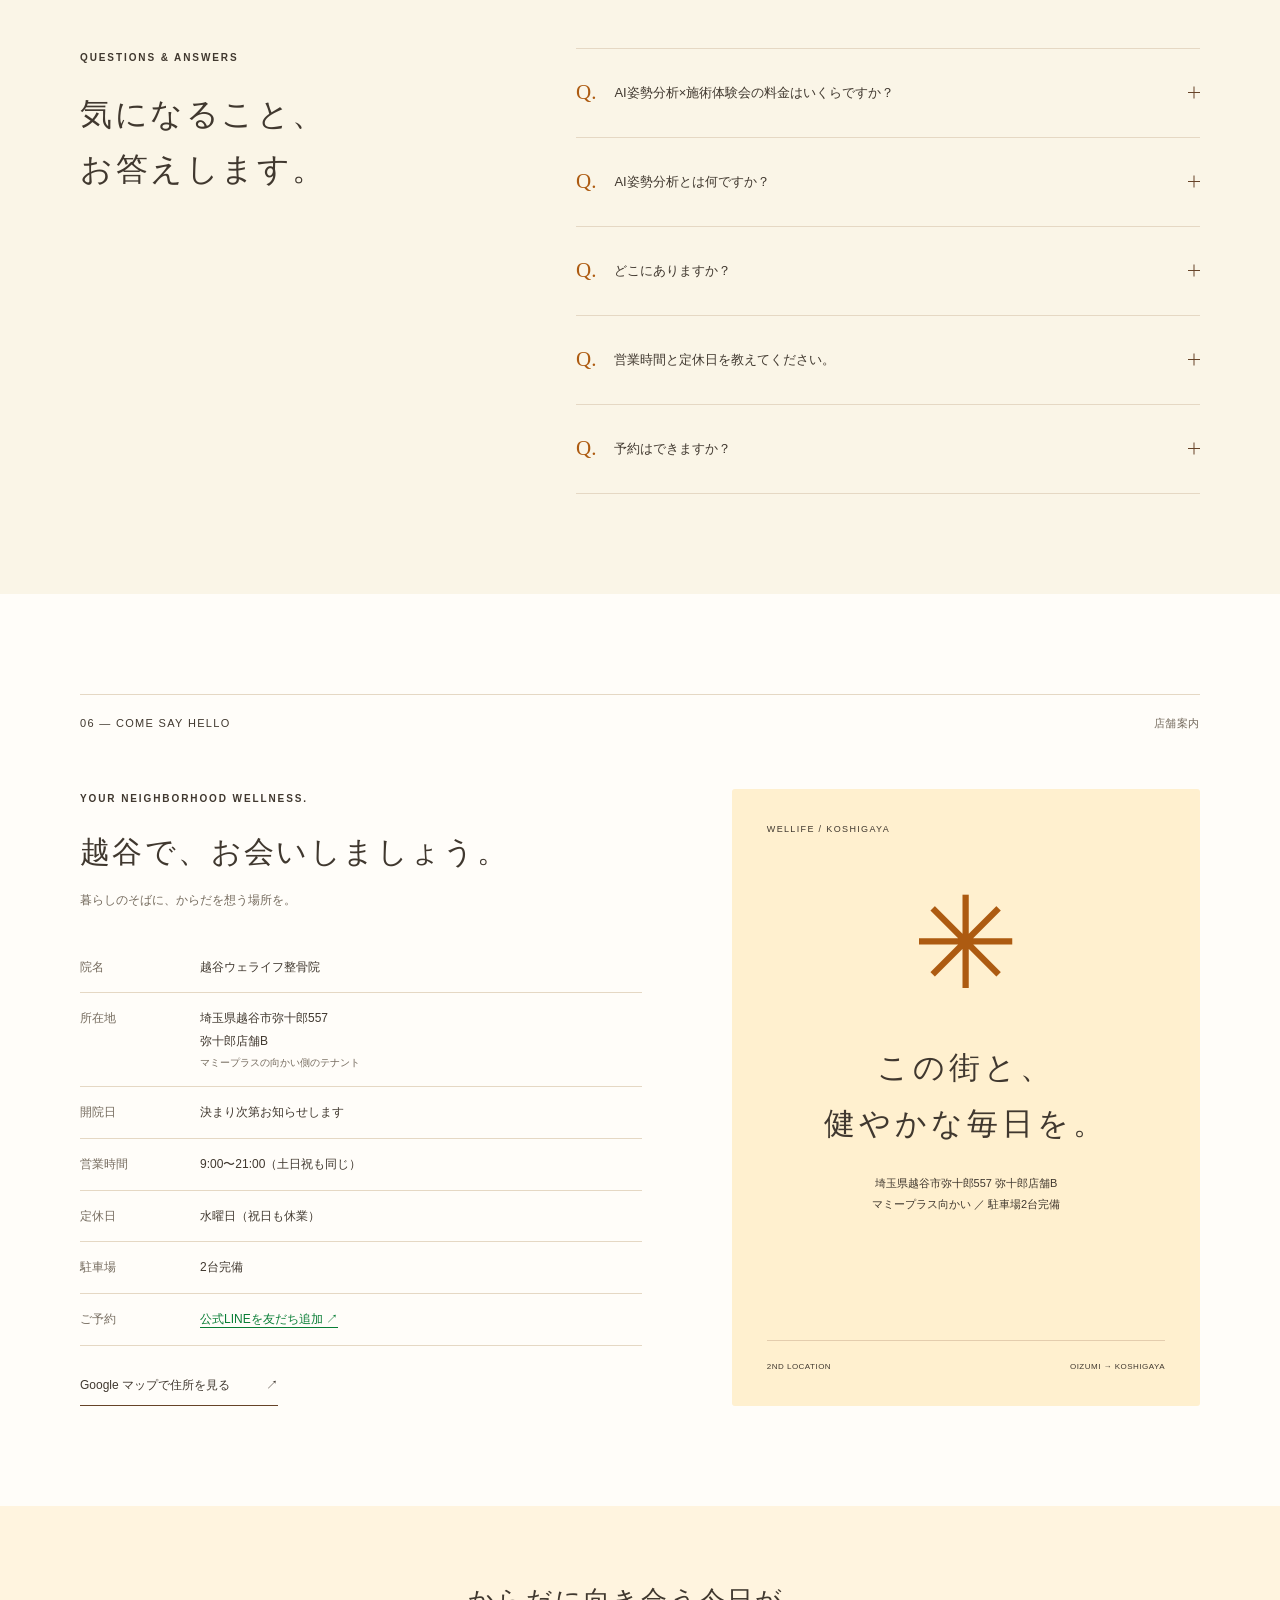
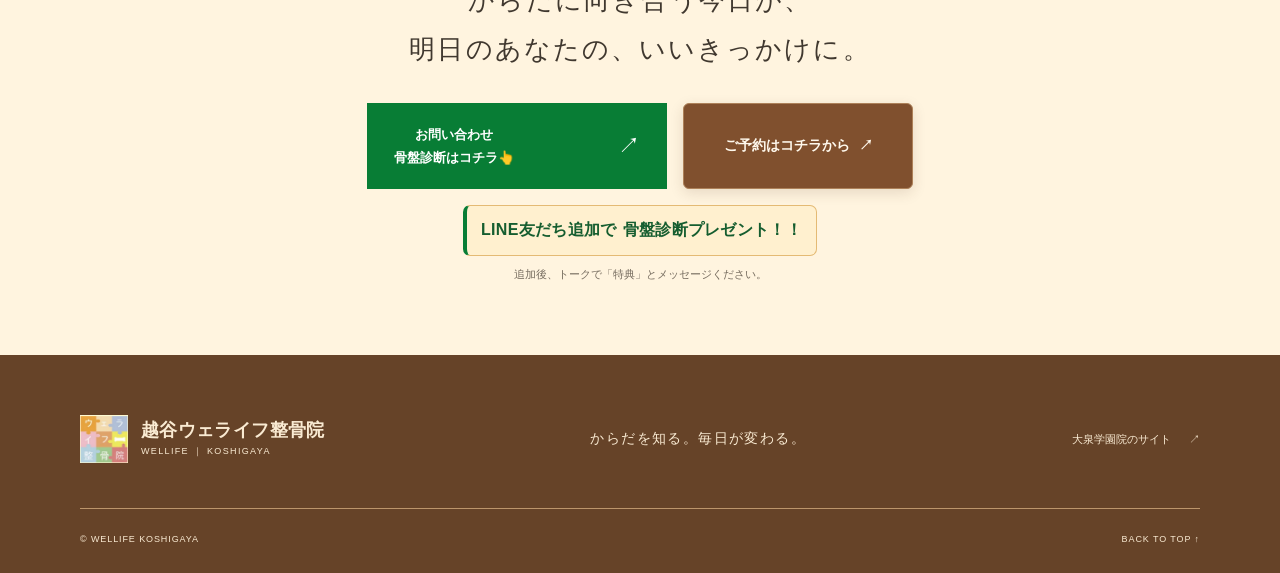
==== commit a08897b0: "Announce December opening in sticky banner with LINE contact CTA" ====
--- a/index.html
+++ b/index.html
@@ -7,7 +7,7 @@
   <meta name="color-scheme" content="light">
   <meta name="description" content="越谷ウェライフ整骨院。越谷市弥十郎557 弥十郎店舗B。AI姿勢分析と骨盤矯正を中心に慢性痛に向き合う整骨院。柔道整復師の国家資格保有。営業時間9:00〜21:00（土日祝も同じ）、定休日は水曜日（祝日も休業）。駐車場2台。500円AI姿勢分析×施術体験会をご案内。">
   <title>越谷ウェライフ整骨院｜からだを知る。毎日が変わる。</title>
-  <link rel="stylesheet" href="styles.css?v=20261110-cta-layout">
+  <link rel="stylesheet" href="styles.css?v=20261114-opening">
   <script src="script.js" defer></script>
 </head>
 <body>
@@ -18,7 +18,7 @@
     <a class="header-cta line-cta" href="https://lin.ee/sBaUZuD" target="_blank" rel="noopener noreferrer"><span style="font-size:inherit;font-weight:inherit;line-height:1.8">お問い合わせ<br>骨盤診断はコチラ👆</span> <span aria-hidden="true">↗</span><span class="sr-only">（LINEを新しいタブで開きます）</span></a>
     <button class="menu-toggle" aria-label="メニューを開く" aria-expanded="false" aria-controls="mobile-nav"><span></span><span></span></button>
   </header>
-  <div class="top-quick-links" aria-label="WEB予約と体験会のご案内"><a class="top-reserve-link" href="https://wellife-koshigaya.suxead-logg.com/1/reserve?code=GGGDWT" target="_blank" rel="noopener noreferrer">ご予約はコチラから <span aria-hidden="true">↗</span></a><a class="top-experience-link" href="#experience"><span>AI姿勢分析×施術体験会</span><strong>¥500</strong></a></div>
+  <div class="top-quick-links" aria-label="開院予定・WEB予約と体験会のご案内"><div class="opening-float-notice" role="note"><strong class="opening-float-title">12月オープン予定！！</strong><p class="opening-float-message">オープン日は決まり次第追ってご連絡いたします。<br>【お問合せ】ボタンよりLINE登録してお待ちください！</p><a class="opening-float-line" href="https://lin.ee/sBaUZuD" target="_blank" rel="noopener noreferrer">お問合せ（LINE登録） <span aria-hidden="true">↗</span><span class="sr-only">（LINEを新しいタブで開きます）</span></a></div><a class="top-reserve-link" href="https://wellife-koshigaya.suxead-logg.com/1/reserve?code=GGGDWT" target="_blank" rel="noopener noreferrer">ご予約はコチラから <span aria-hidden="true">↗</span></a><a class="top-experience-link" href="#experience"><span>AI姿勢分析×施術体験会</span><strong>¥500</strong></a></div>
   <nav class="mobile-nav" id="mobile-nav" aria-label="モバイルナビゲーション" hidden><a href="#concept">私たちの想い</a><a href="#analysis">AI姿勢分析</a><a href="#experience">500円AI姿勢分析×施術体験会</a><a href="#access">店舗案内</a></nav>
   <main id="main">
     <section class="hero" aria-labelledby="hero-title">
--- a/styles.css
+++ b/styles.css
@@ -295,3 +295,49 @@
   .closing-cta-row .button{margin-top:0;width:min(360px,100%);min-width:0}
   .closing-cta-row .reserve-cta{width:min(360px,100%);min-height:56px}
 }
+
+/* 2026-11-14: 12月開院予定のお知らせフローティングバナー */
+.top-quick-links{
+  display:grid;grid-template-columns:minmax(0,1fr) minmax(0,1fr);
+  position:sticky;top:100px;z-index:35;
+  background:#f3e5d3;border-bottom:1px solid #d2b28a;
+  box-shadow:0 3px 9px #49301810
+}
+.top-quick-links>.top-reserve-link,
+.top-quick-links>.top-experience-link{display:none}
+.opening-float-notice{
+  grid-column:1/-1;display:flex;align-items:center;justify-content:center;
+  gap:20px;padding:12px clamp(16px,3vw,44px);
+  background:#f6e9d6;border-bottom:1px solid #dfc6a5;
+  color:#51351e;line-height:1.65
+}
+.opening-float-title{
+  flex-shrink:0;color:#80502e;font-size:clamp(15px,1.45vw,21px);
+  font-weight:800;letter-spacing:.035em
+}
+.opening-float-message{font-size:12px;line-height:1.65;font-weight:600;letter-spacing:.02em}
+.opening-float-line{
+  display:inline-flex;align-items:center;justify-content:center;gap:7px;
+  flex-shrink:0;padding:10px 16px;min-height:44px;
+  background:#694126;color:#fff7e9;
+  border:1px solid #9e754e;border-radius:5px;
+  font-size:12px;font-weight:700;white-space:nowrap;
+  transition:background .2s
+}
+.opening-float-line:hover{background:#855332;color:#fff7e9}
+@media(max-width:1320px){
+  .top-quick-links>.top-reserve-link,
+  .top-quick-links>.top-experience-link{display:flex}
+}
+@media(max-width:760px){
+  .top-quick-links{top:78px}
+  .opening-float-notice{flex-wrap:wrap;gap:5px 9px;padding:9px 12px;text-align:center}
+  .opening-float-title{font-size:15px;width:100%}
+  .opening-float-message{font-size:10px;flex:1 1 235px;min-width:0;line-height:1.5}
+  .opening-float-line{font-size:10px;min-height:40px;padding:8px 10px}
+}
+@media(max-width:390px){
+  .opening-float-notice{gap:6px;padding:8px 9px}
+  .opening-float-message{flex-basis:100%;font-size:10px}
+  .opening-float-line{min-height:36px}
+}
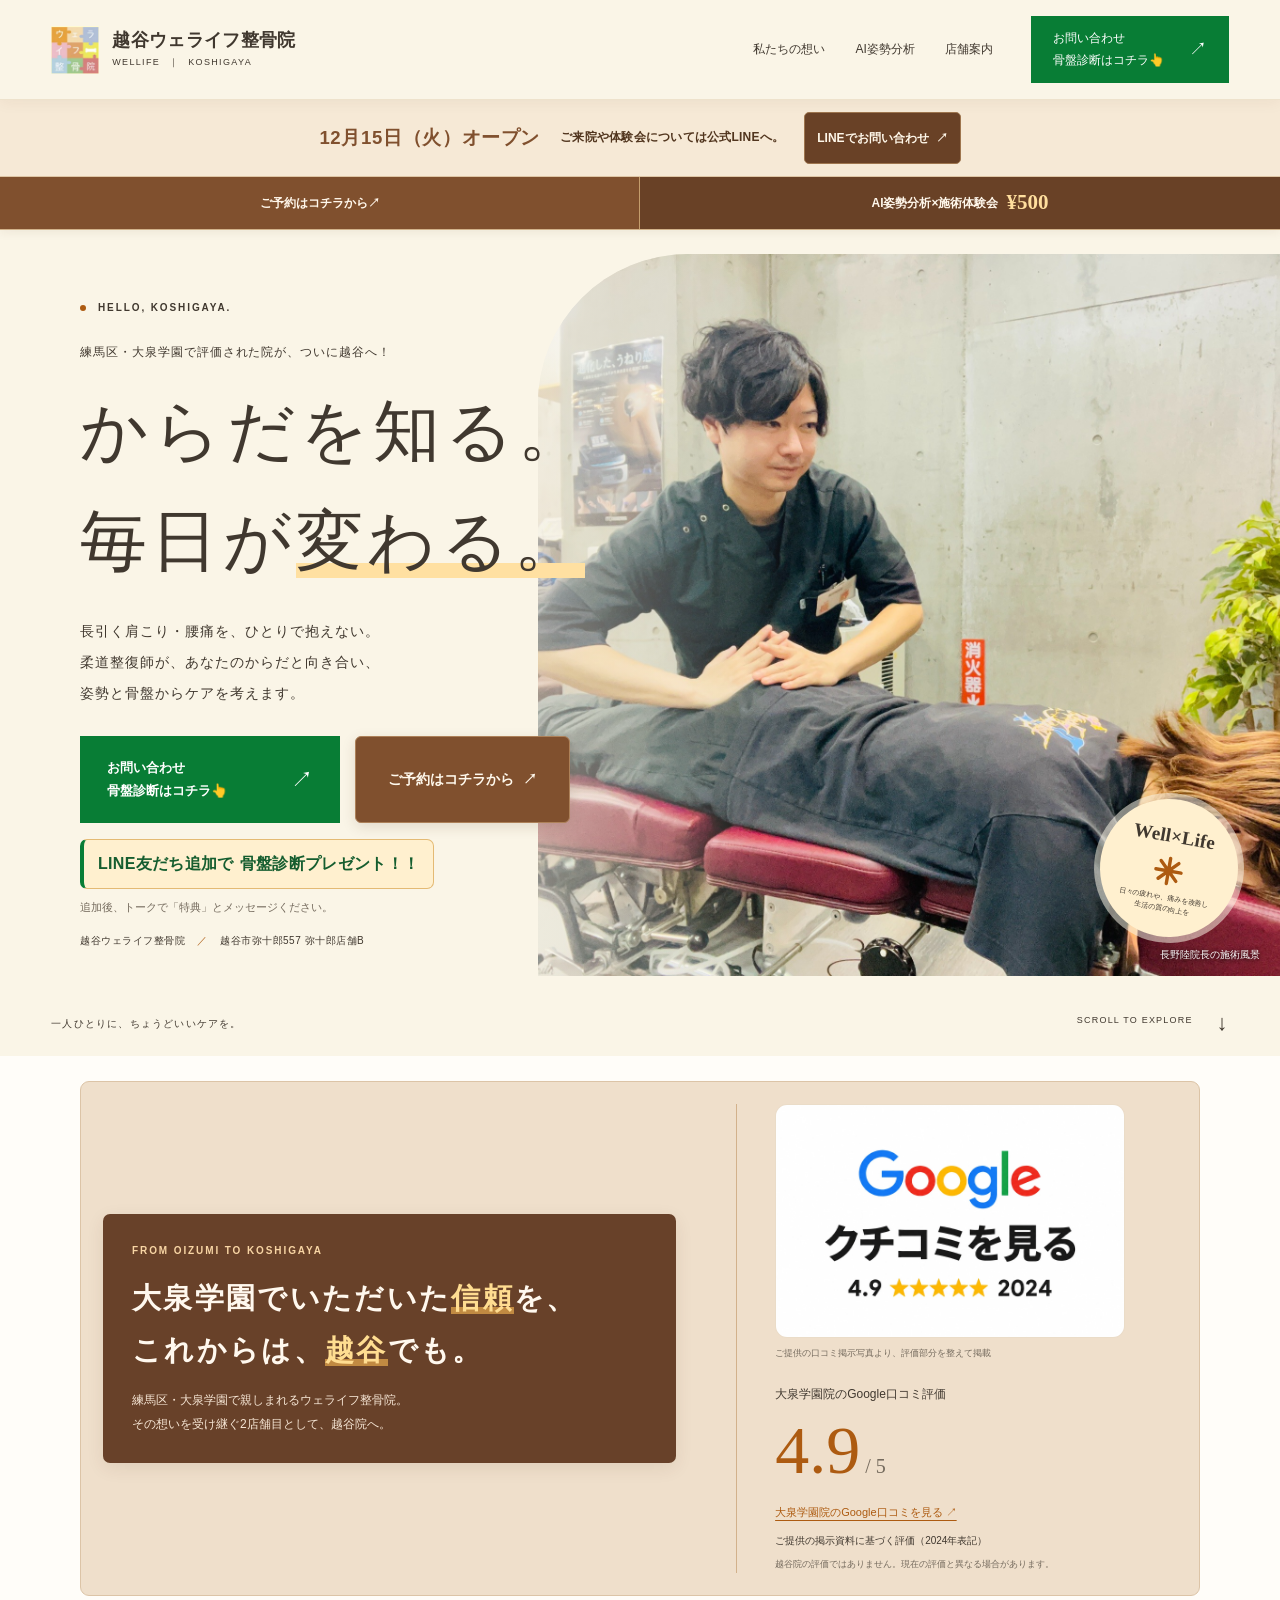
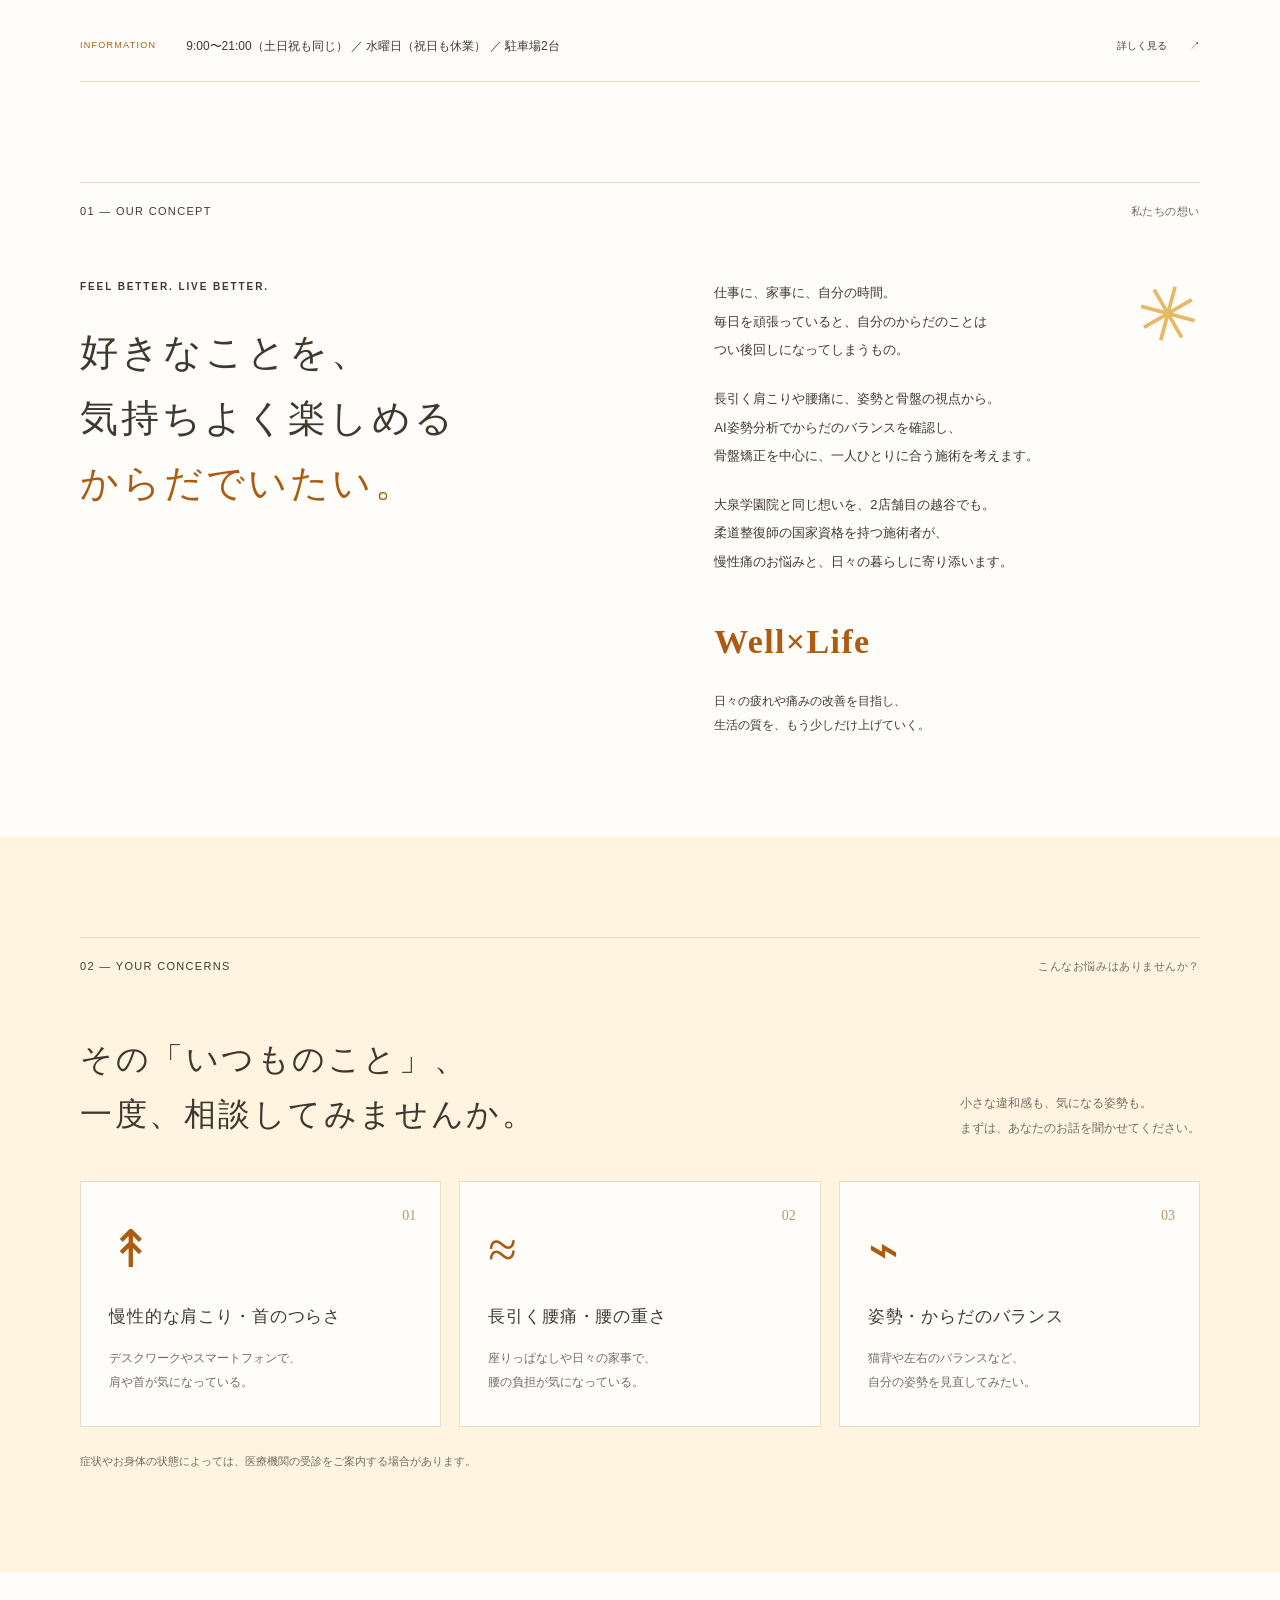
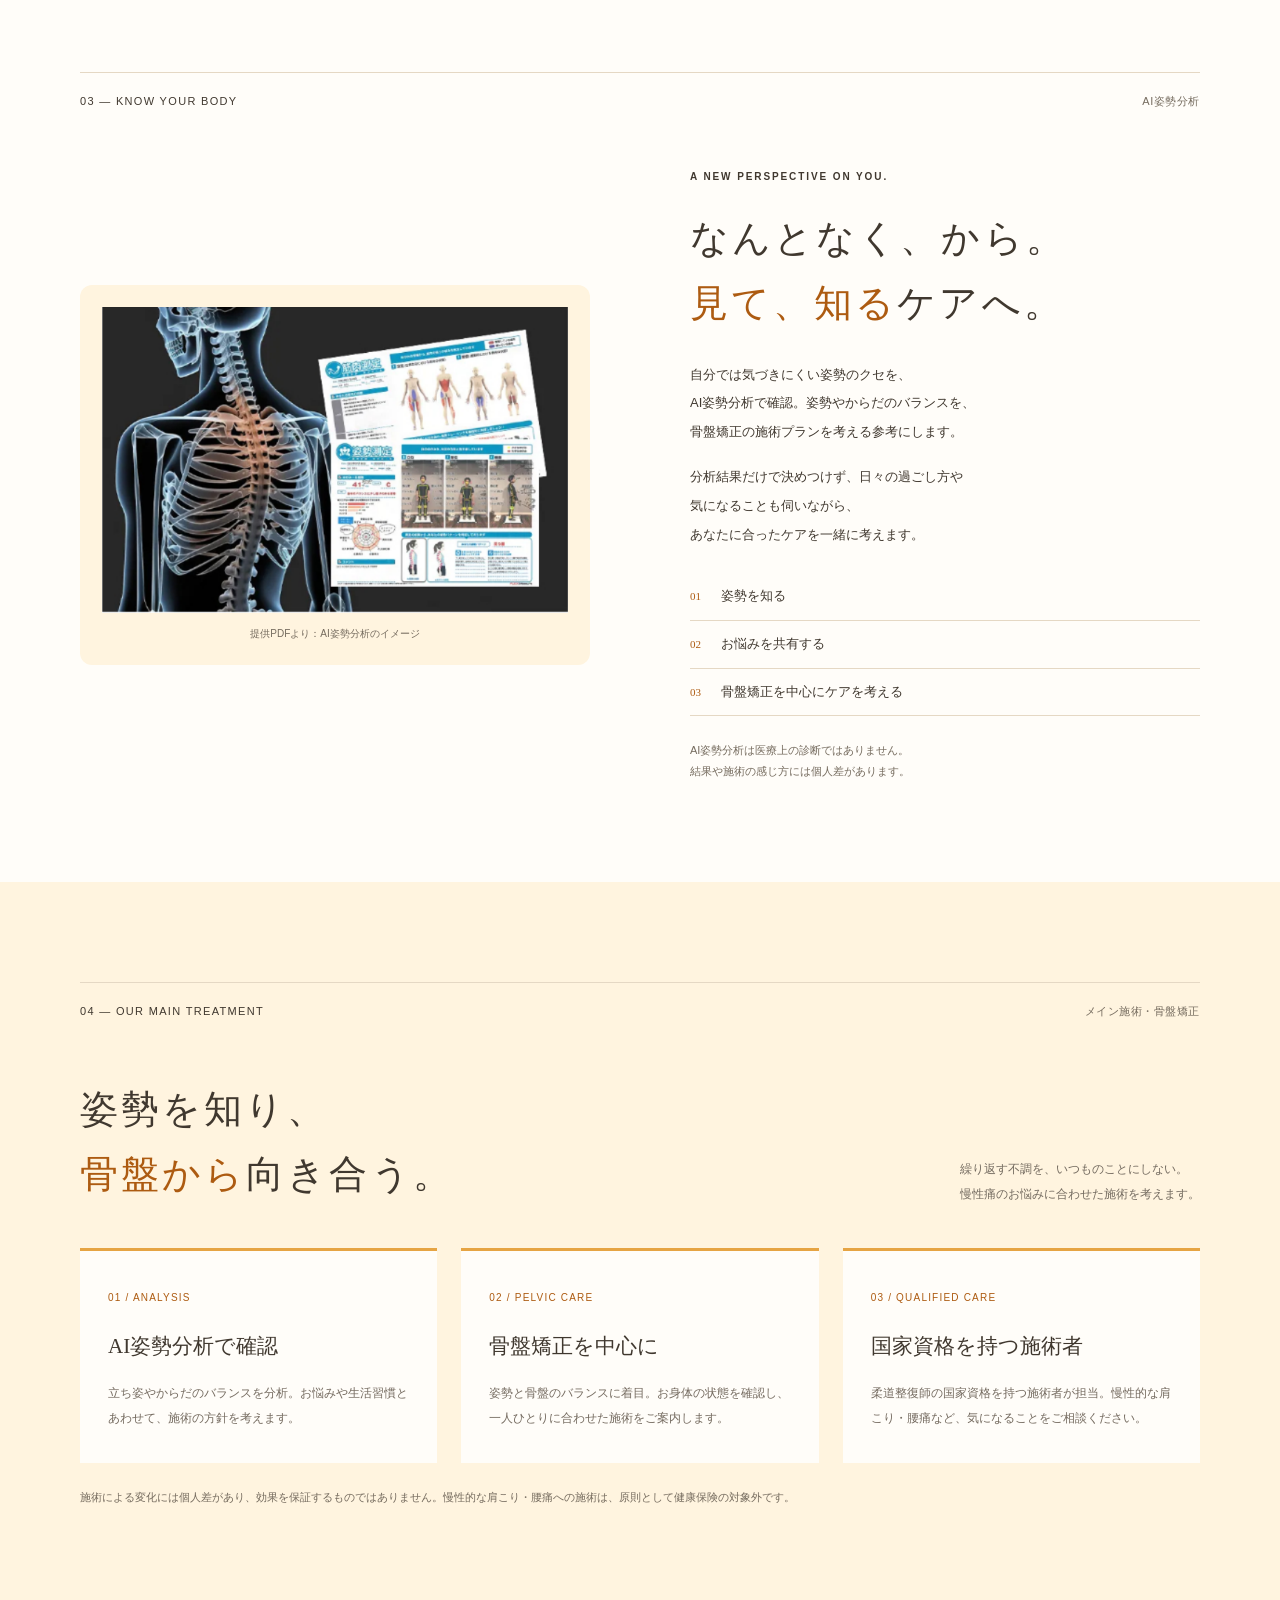
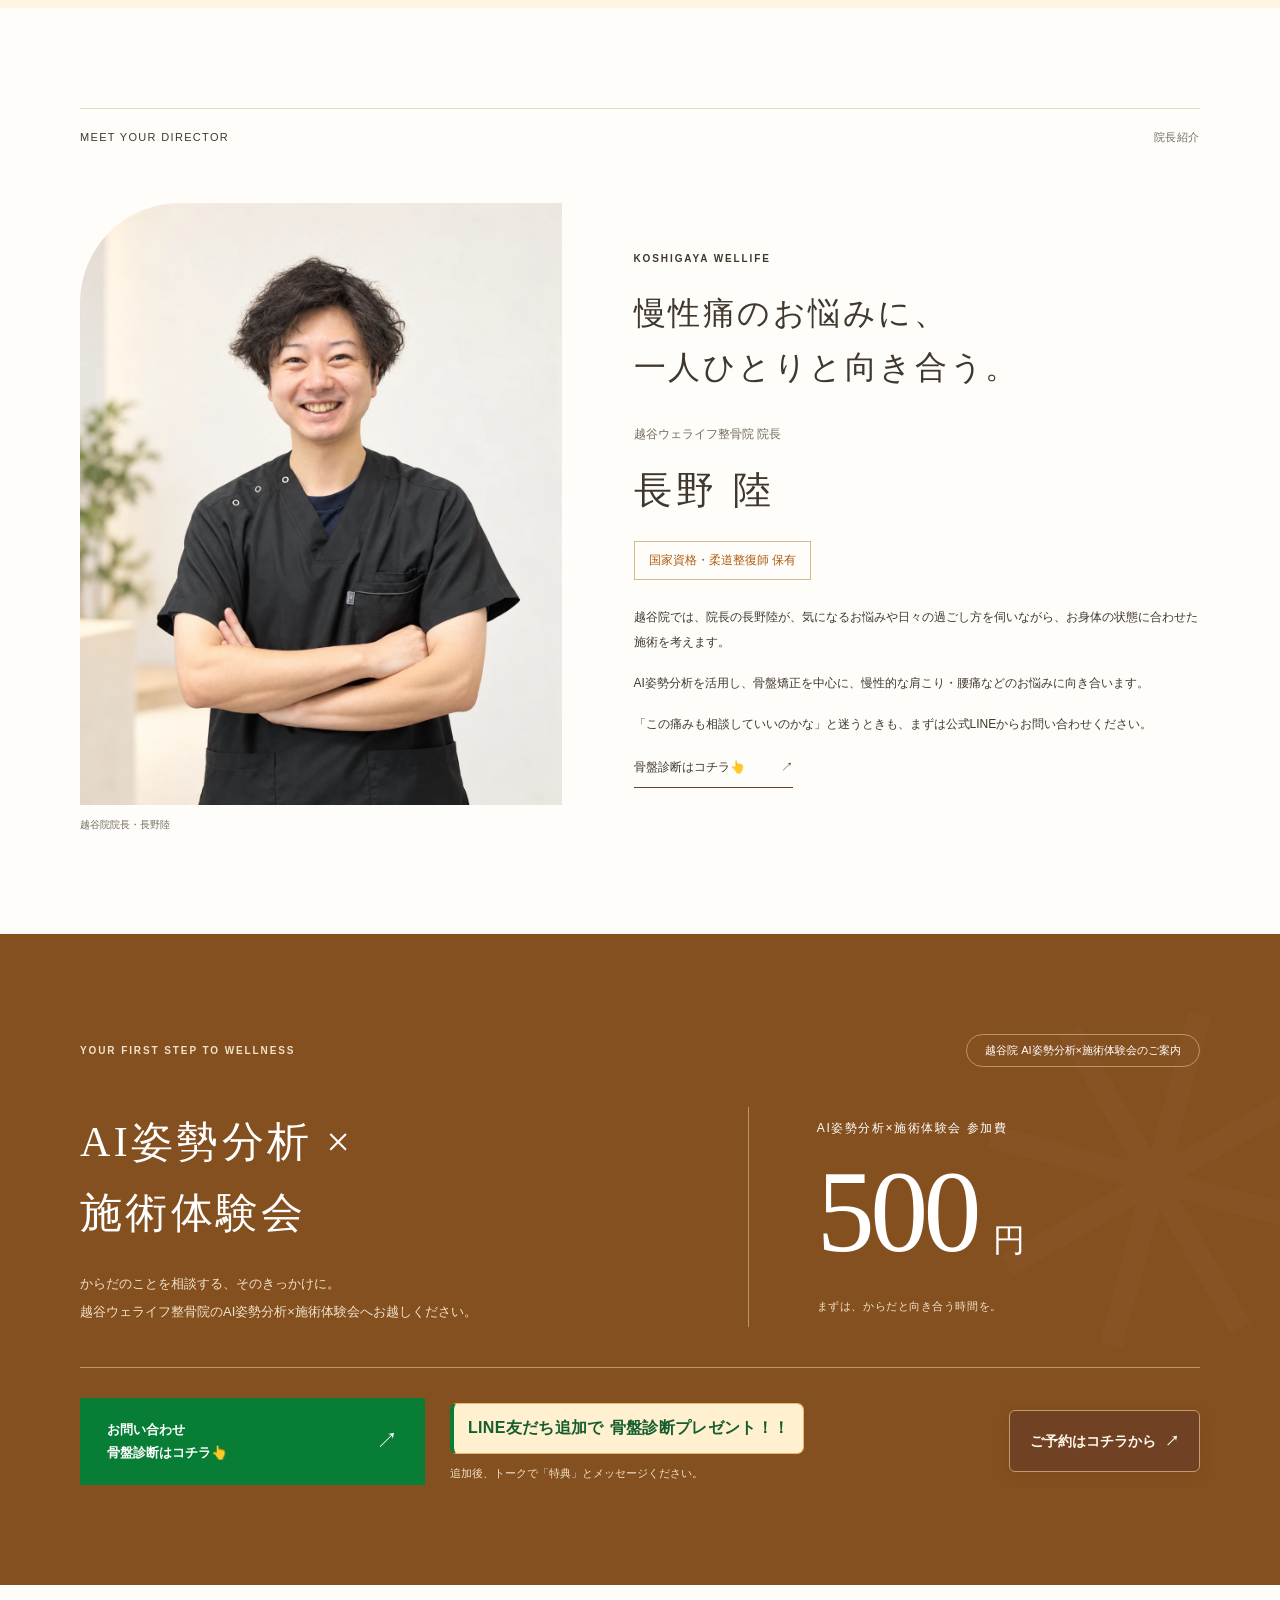
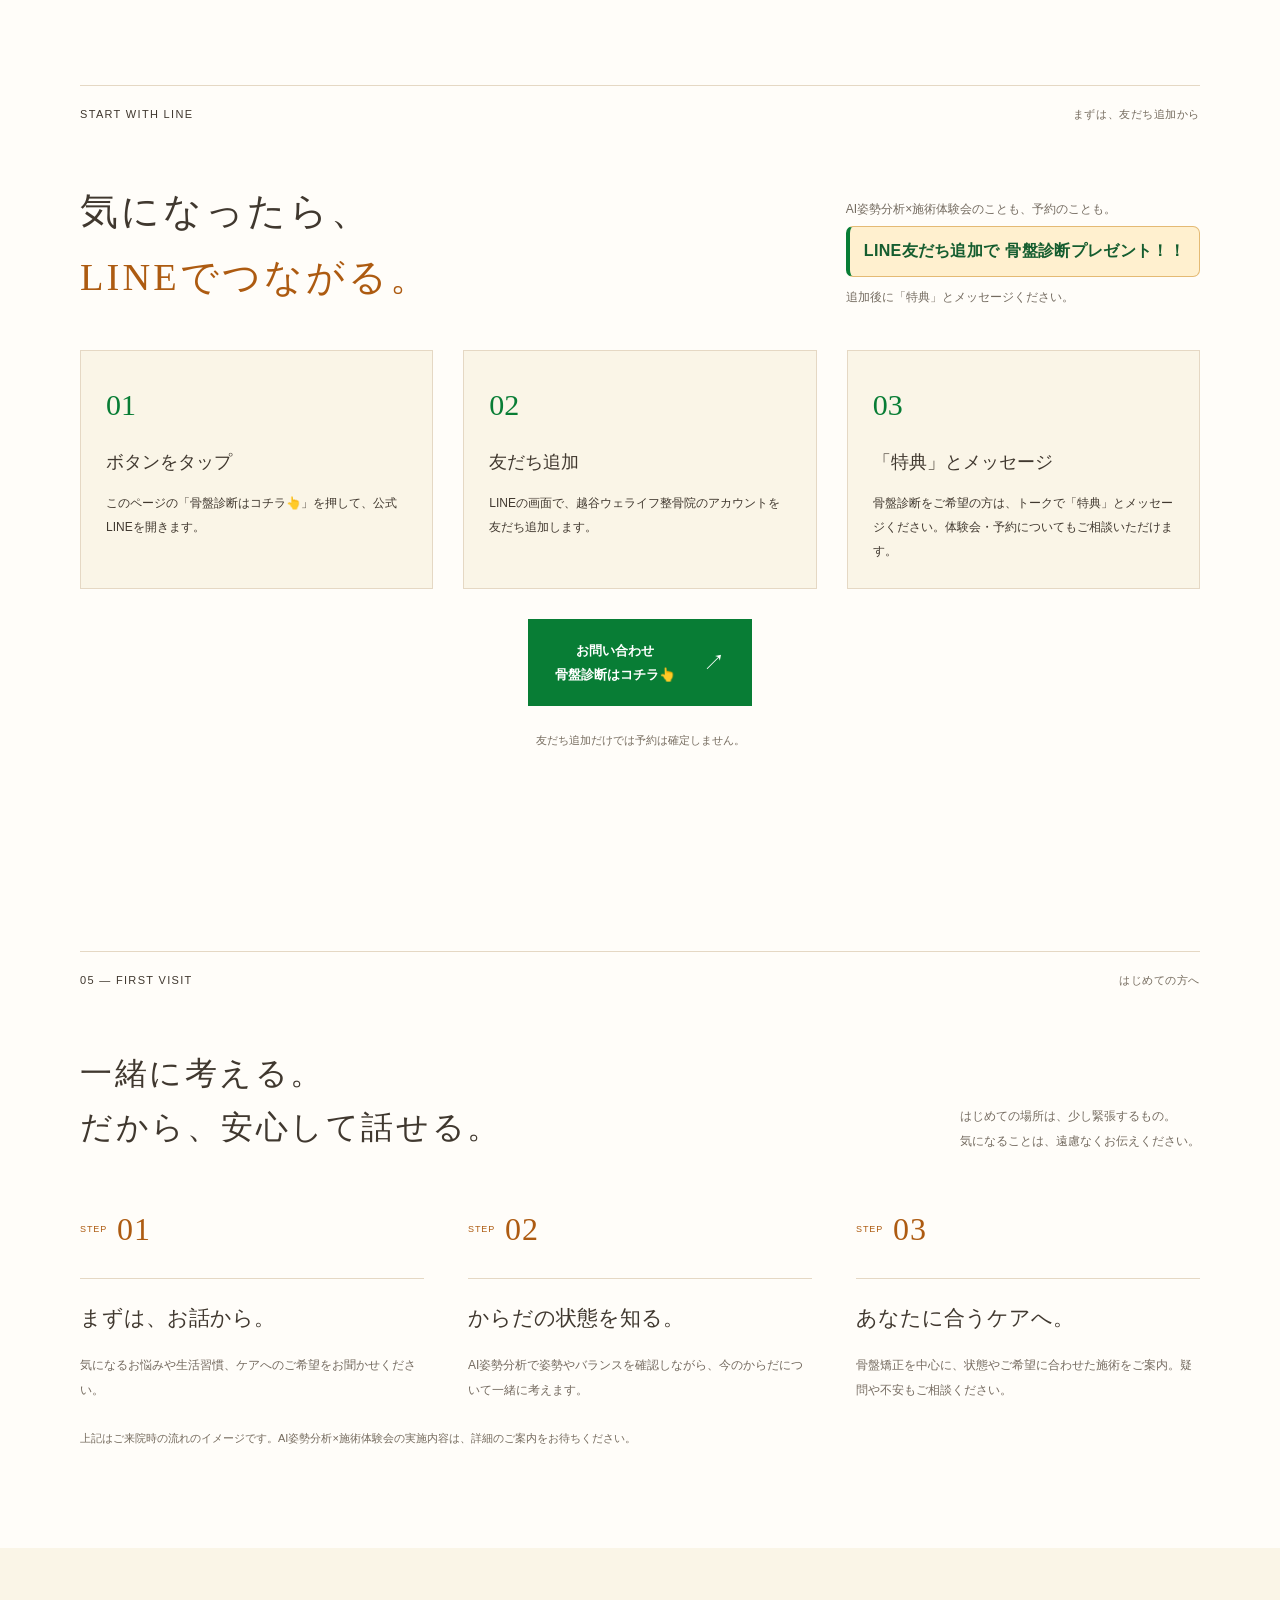
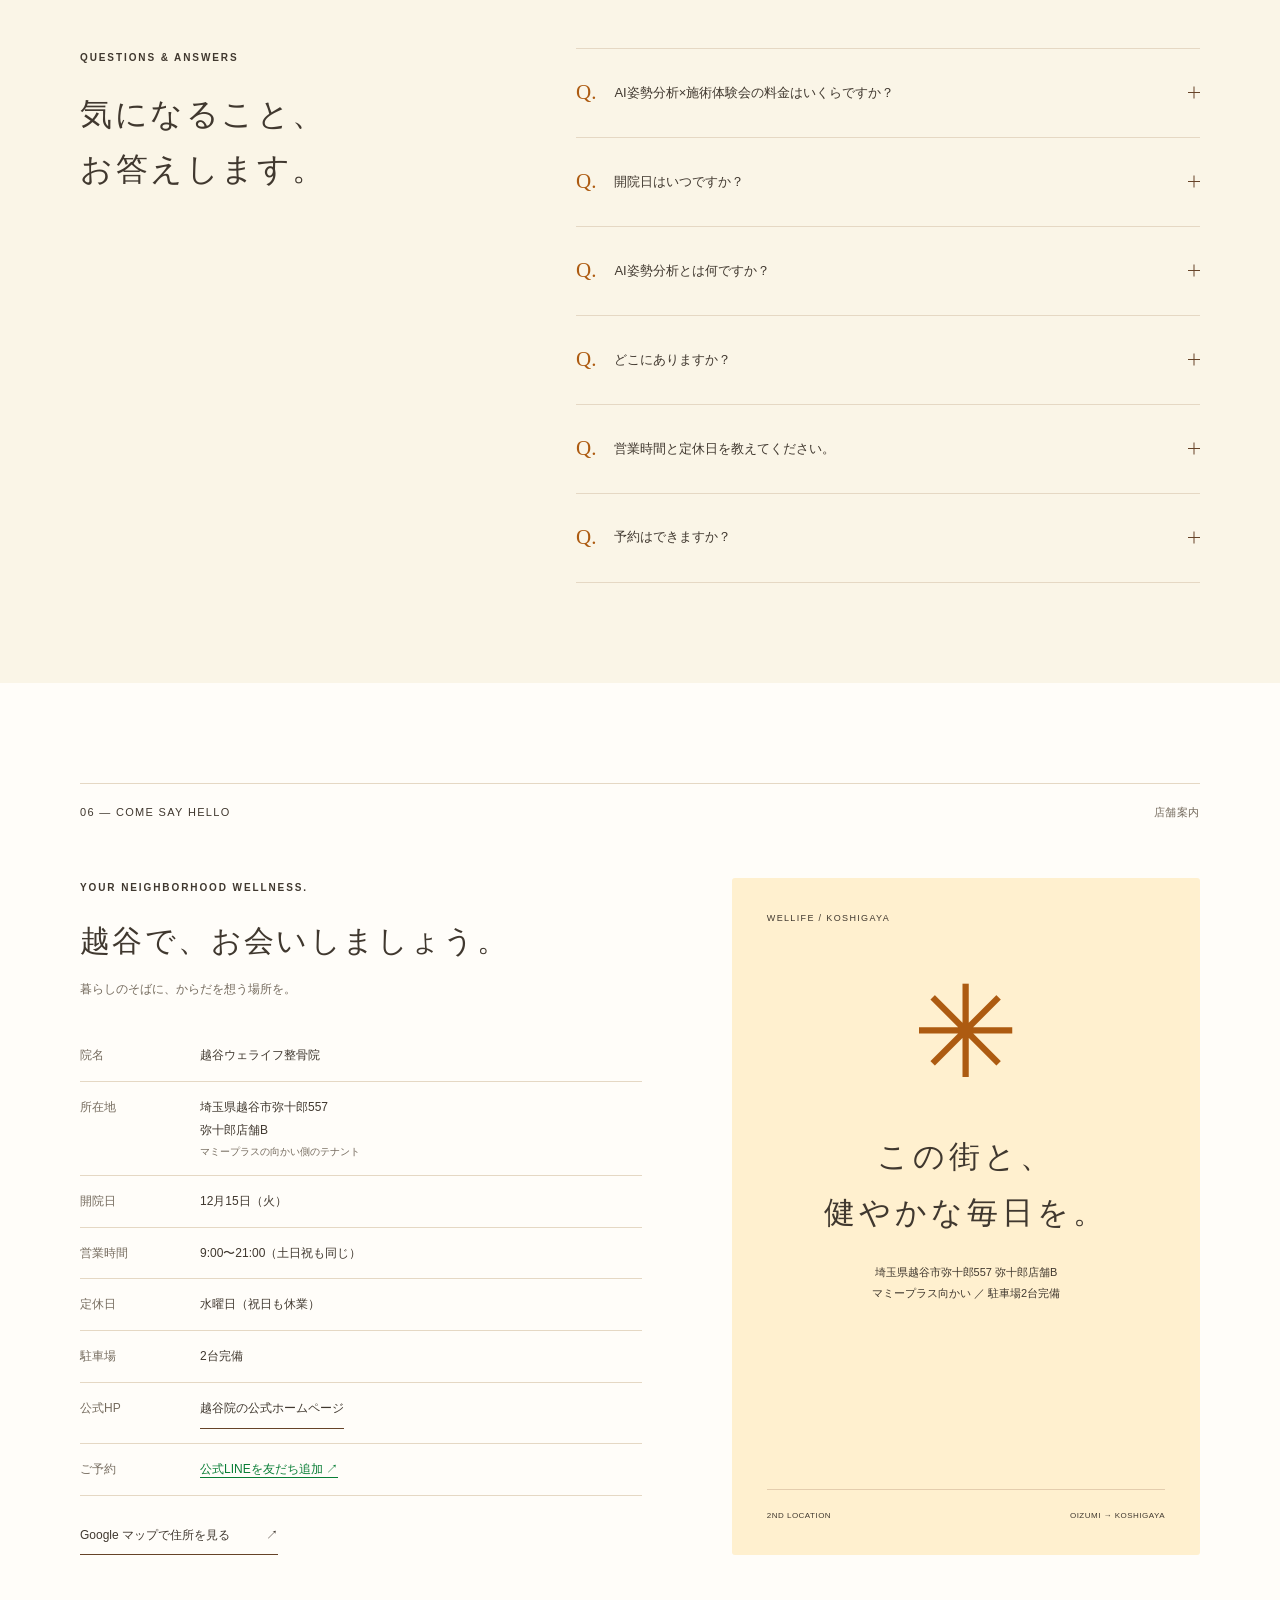
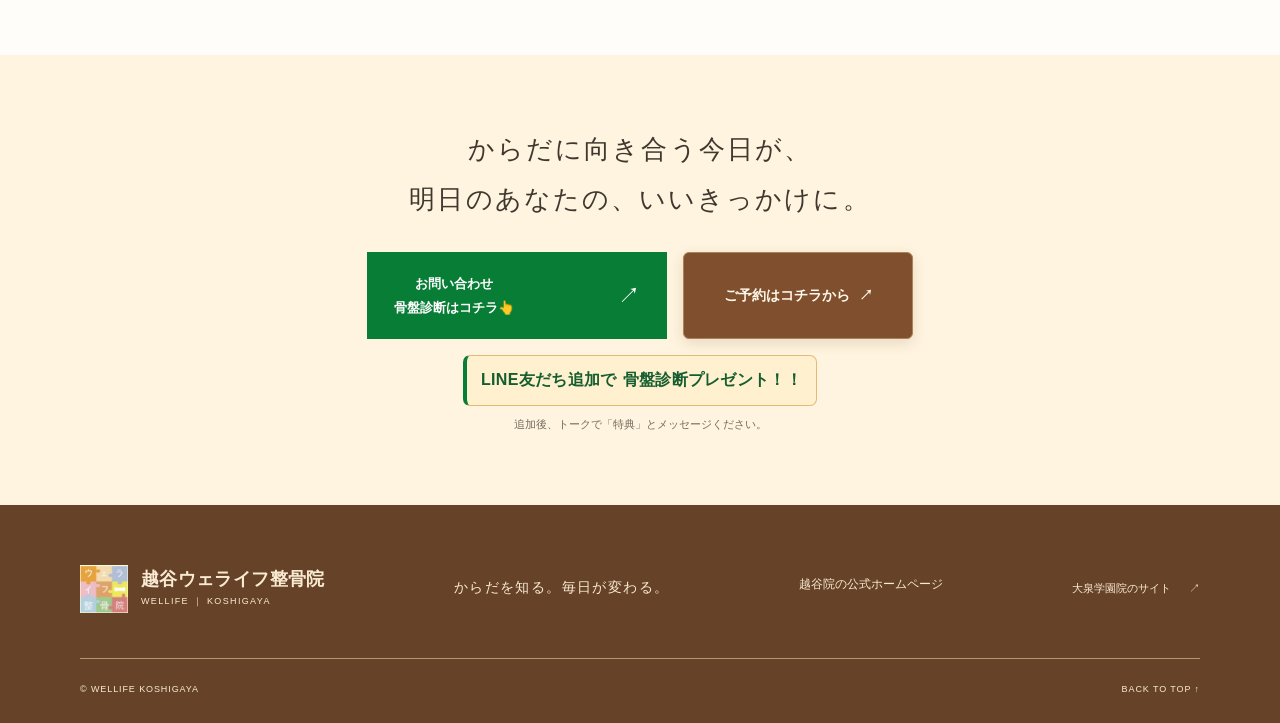
==== commit 6b45f89a: "Update Koshigaya LP opening date and official site links" ====
--- a/index.html
+++ b/index.html
@@ -5,7 +5,7 @@
   <meta name="viewport" content="width=device-width, initial-scale=1">
   <meta name="theme-color" content="#faf5e7">
   <meta name="color-scheme" content="light">
-  <meta name="description" content="越谷ウェライフ整骨院。越谷市弥十郎557 弥十郎店舗B。AI姿勢分析と骨盤矯正を中心に慢性痛に向き合う整骨院。柔道整復師の国家資格保有。営業時間9:00〜21:00（土日祝も同じ）、定休日は水曜日（祝日も休業）。駐車場2台。500円AI姿勢分析×施術体験会をご案内。">
+  <meta name="description" content="越谷ウェライフ整骨院は12月15日（火）オープン。越谷市弥十郎557 弥十郎店舗B。AI姿勢分析と骨盤矯正を中心に慢性痛に向き合う整骨院。柔道整復師の国家資格保有。営業時間9:00〜21:00（土日祝も同じ）、定休日は水曜日（祝日も休業）。駐車場2台。500円AI姿勢分析×施術体験会をご案内。">
   <title>越谷ウェライフ整骨院｜からだを知る。毎日が変わる。</title>
   <link rel="stylesheet" href="styles.css?v=20261114-opening">
   <script src="script.js" defer></script>
@@ -18,7 +18,7 @@
     <a class="header-cta line-cta" href="https://lin.ee/sBaUZuD" target="_blank" rel="noopener noreferrer"><span style="font-size:inherit;font-weight:inherit;line-height:1.8">お問い合わせ<br>骨盤診断はコチラ👆</span> <span aria-hidden="true">↗</span><span class="sr-only">（LINEを新しいタブで開きます）</span></a>
     <button class="menu-toggle" aria-label="メニューを開く" aria-expanded="false" aria-controls="mobile-nav"><span></span><span></span></button>
   </header>
-  <div class="top-quick-links" aria-label="開院予定・WEB予約と体験会のご案内"><div class="opening-float-notice" role="note"><strong class="opening-float-title">12月オープン予定！！</strong><p class="opening-float-message">オープン日は決まり次第追ってご連絡いたします。<br>【お問合せ】ボタンよりLINE登録してお待ちください！</p><a class="opening-float-line" href="https://lin.ee/sBaUZuD" target="_blank" rel="noopener noreferrer">お問合せ（LINE登録） <span aria-hidden="true">↗</span><span class="sr-only">（LINEを新しいタブで開きます）</span></a></div><a class="top-reserve-link" href="https://wellife-koshigaya.suxead-logg.com/1/reserve?code=GGGDWT" target="_blank" rel="noopener noreferrer">ご予約はコチラから <span aria-hidden="true">↗</span></a><a class="top-experience-link" href="#experience"><span>AI姿勢分析×施術体験会</span><strong>¥500</strong></a></div>
+  <div class="top-quick-links" aria-label="開院・WEB予約と体験会のご案内"><div class="opening-float-notice" role="note"><strong class="opening-float-title"><time datetime="2026-12-15">12月15日（火）</time>オープン</strong><p class="opening-float-message">ご来院や体験会については公式LINEへ。</p><a class="opening-float-line" href="https://lin.ee/sBaUZuD" target="_blank" rel="noopener noreferrer">LINEでお問い合わせ <span aria-hidden="true">↗</span><span class="sr-only">（LINEを新しいタブで開きます）</span></a></div><a class="top-reserve-link" href="https://wellife-koshigaya.suxead-logg.com/1/reserve?code=GGGDWT" target="_blank" rel="noopener noreferrer">ご予約はコチラから <span aria-hidden="true">↗</span></a><a class="top-experience-link" href="#experience"><span>AI姿勢分析×施術体験会</span><strong>¥500</strong></a></div>
   <nav class="mobile-nav" id="mobile-nav" aria-label="モバイルナビゲーション" hidden><a href="#concept">私たちの想い</a><a href="#analysis">AI姿勢分析</a><a href="#experience">500円AI姿勢分析×施術体験会</a><a href="#access">店舗案内</a></nav>
   <main id="main">
     <section class="hero" aria-labelledby="hero-title">
@@ -42,11 +42,11 @@
 
     <section class="line-guide section wrap" aria-labelledby="line-title"><div class="section-label"><span>START WITH LINE</span><span>まずは、友だち追加から</span></div><div class="section-heading"><h2 id="line-title">気になったら、<br><em>LINEでつながる。</em></h2><p>AI姿勢分析×施術体験会のことも、予約のことも。<br><strong class="benefit-highlight"><span>LINE友だち追加で</span><span>骨盤診断プレゼント！！</span></strong><br>追加後に「特典」とメッセージください。</p></div><ol class="line-steps"><li><span>01</span><h3>ボタンをタップ</h3><p>このページの「骨盤診断はコチラ👆」を押して、公式LINEを開きます。</p></li><li><span>02</span><h3>友だち追加</h3><p>LINEの画面で、越谷ウェライフ整骨院のアカウントを友だち追加します。</p></li><li><span>03</span><h3>「特典」とメッセージ</h3><p>骨盤診断をご希望の方は、トークで「特典」とメッセージください。体験会・予約についてもご相談いただけます。</p></li></ol><div class="line-guide-action"><a class="button button-primary line-cta" href="https://lin.ee/sBaUZuD" target="_blank" rel="noopener noreferrer"><span style="font-size:inherit;font-weight:inherit;line-height:1.8">お問い合わせ<br>骨盤診断はコチラ👆</span> <span aria-hidden="true">↗</span><span class="sr-only">（LINEを新しいタブで開きます）</span></a><p class="small-note">友だち追加だけでは予約は確定しません。</p></div></section>
     <section class="flow section wrap"><div class="section-label"><span>05 — FIRST VISIT</span><span>はじめての方へ</span></div><div class="section-heading"><h2>一緒に考える。<br>だから、安心して話せる。</h2><p>はじめての場所は、少し緊張するもの。<br>気になることは、遠慮なくお伝えください。</p></div><div class="flow-grid"><article><div class="flow-step">STEP <b>01</b></div><h3>まずは、お話から。</h3><p>気になるお悩みや生活習慣、ケアへのご希望をお聞かせください。</p></article><article><div class="flow-step">STEP <b>02</b></div><h3>からだの状態を知る。</h3><p>AI姿勢分析で姿勢やバランスを確認しながら、今のからだについて一緒に考えます。</p></article><article><div class="flow-step">STEP <b>03</b></div><h3>あなたに合うケアへ。</h3><p>骨盤矯正を中心に、状態やご希望に合わせた施術をご案内。疑問や不安もご相談ください。</p></article></div><p class="small-note">上記はご来院時の流れのイメージです。AI姿勢分析×施術体験会の実施内容は、詳細のご案内をお待ちください。</p></section>
-    <section class="faq section"><div class="wrap faq-grid"><div><p class="eyebrow">QUESTIONS & ANSWERS</p><h2>気になること、<br>お答えします。</h2></div><div class="faq-items"><details><summary><span>Q.</span>AI姿勢分析×施術体験会の料金はいくらですか？<i aria-hidden="true"></i></summary><p>AI姿勢分析×施術体験会の参加費は500円です。</p></details><details><summary><span>Q.</span>AI姿勢分析とは何ですか？<i aria-hidden="true"></i></summary><p>AIを用いて姿勢のバランスを確認するための分析です。医療上の診断を行うものではありません。気になるお悩みと合わせて、ケアを考える参考にします。</p></details><details><summary><span>Q.</span>どこにありますか？<i aria-hidden="true"></i></summary><p>埼玉県越谷市弥十郎557 弥十郎店舗Bです。マミープラスの向かい側のテナントにあり、駐車場を2台分ご用意しています。</p></details><details><summary><span>Q.</span>営業時間と定休日を教えてください。<i aria-hidden="true"></i></summary><p>営業時間：9:00〜21:00（土日祝も同じ）<br>定休日：水曜日（祝日も休業）</p></details><details><summary><span>Q.</span>予約はできますか？<i aria-hidden="true"></i></summary><p>ご予約については、公式LINEを友だち追加のうえお問い合わせください。友だち追加だけでは予約は確定しません。AI姿勢分析×施術体験会の開催日・内容の詳細は、決まり次第ご案内します。</p></details></div></div></section>
-    <section class="access section wrap" id="access"><div class="section-label"><span>06 — COME SAY HELLO</span><span>店舗案内</span></div><div class="access-grid"><div><p class="eyebrow">YOUR NEIGHBORHOOD WELLNESS.</p><h2>越谷で、お会いしましょう。</h2><p class="access-intro">暮らしのそばに、からだを想う場所を。</p><dl class="clinic-details"><div><dt>院名</dt><dd>越谷ウェライフ整骨院</dd></div><div><dt>所在地</dt><dd>埼玉県越谷市弥十郎557<br>弥十郎店舗B<span class="detail-note">マミープラスの向かい側のテナント</span></dd></div><div><dt>開院日</dt><dd>決まり次第お知らせします</dd></div><div><dt>営業時間</dt><dd>9:00〜21:00（土日祝も同じ）</dd></div><div><dt>定休日</dt><dd>水曜日（祝日も休業）</dd></div><div><dt>駐車場</dt><dd>2台完備</dd></div><div><dt>ご予約</dt><dd><a class="clinic-line-link line-cta" href="https://lin.ee/sBaUZuD" target="_blank" rel="noopener noreferrer">公式LINEを友だち追加 <span aria-hidden="true">↗</span><span class="sr-only">（LINEを新しいタブで開きます）</span></a></dd></div></dl><a class="text-link" href="https://www.google.com/maps/search/?api=1&query=%E5%9F%BC%E7%8E%89%E7%9C%8C%E8%B6%8A%E8%B0%B7%E5%B8%82%E5%BC%A5%E5%8D%81%E9%83%8E557%20%E5%BC%A5%E5%8D%81%E9%83%8E%E5%BA%97%E8%88%97B" target="_blank" rel="noopener noreferrer">Google マップで住所を見る <span aria-hidden="true">↗</span><span class="sr-only">（新しいタブで開きます）</span></a></div><div class="access-card"><span class="access-card-label">WELLIFE / KOSHIGAYA</span><span class="access-symbol" aria-hidden="true">✳</span><h3>この街と、<br>健やかな毎日を。</h3><span class="access-card-address">埼玉県越谷市弥十郎557 弥十郎店舗B<br>マミープラス向かい ／ 駐車場2台完備</span><div class="access-card-bottom"><span>2ND LOCATION</span><span>OIZUMI → KOSHIGAYA</span></div></div></div></section>
+    <section class="faq section"><div class="wrap faq-grid"><div><p class="eyebrow">QUESTIONS & ANSWERS</p><h2>気になること、<br>お答えします。</h2></div><div class="faq-items"><details><summary><span>Q.</span>AI姿勢分析×施術体験会の料金はいくらですか？<i aria-hidden="true"></i></summary><p>AI姿勢分析×施術体験会の参加費は500円です。</p></details><details><summary><span>Q.</span>開院日はいつですか？<i aria-hidden="true"></i></summary><p><time datetime="2026-12-15">12月15日（火）</time>にオープンします。</p></details><details><summary><span>Q.</span>AI姿勢分析とは何ですか？<i aria-hidden="true"></i></summary><p>AIを用いて姿勢のバランスを確認するための分析です。医療上の診断を行うものではありません。気になるお悩みと合わせて、ケアを考える参考にします。</p></details><details><summary><span>Q.</span>どこにありますか？<i aria-hidden="true"></i></summary><p>埼玉県越谷市弥十郎557 弥十郎店舗Bです。マミープラスの向かい側のテナントにあり、駐車場を2台分ご用意しています。</p></details><details><summary><span>Q.</span>営業時間と定休日を教えてください。<i aria-hidden="true"></i></summary><p>営業時間：9:00〜21:00（土日祝も同じ）<br>定休日：水曜日（祝日も休業）</p></details><details><summary><span>Q.</span>予約はできますか？<i aria-hidden="true"></i></summary><p>ご予約については、公式LINEを友だち追加のうえお問い合わせください。友だち追加だけでは予約は確定しません。AI姿勢分析×施術体験会の開催日・内容の詳細は、決まり次第ご案内します。</p></details></div></div></section>
+    <section class="access section wrap" id="access"><div class="section-label"><span>06 — COME SAY HELLO</span><span>店舗案内</span></div><div class="access-grid"><div><p class="eyebrow">YOUR NEIGHBORHOOD WELLNESS.</p><h2>越谷で、お会いしましょう。</h2><p class="access-intro">暮らしのそばに、からだを想う場所を。</p><dl class="clinic-details"><div><dt>院名</dt><dd>越谷ウェライフ整骨院</dd></div><div><dt>所在地</dt><dd>埼玉県越谷市弥十郎557<br>弥十郎店舗B<span class="detail-note">マミープラスの向かい側のテナント</span></dd></div><div><dt>開院日</dt><dd><time datetime="2026-12-15">12月15日（火）</time></dd></div><div><dt>営業時間</dt><dd>9:00〜21:00（土日祝も同じ）</dd></div><div><dt>定休日</dt><dd>水曜日（祝日も休業）</dd></div><div><dt>駐車場</dt><dd>2台完備</dd></div><div><dt>公式HP</dt><dd><a class="text-link" href="https://wellife-koshigaya.com/">越谷院の公式ホームページ</a></dd></div><div><dt>ご予約</dt><dd><a class="clinic-line-link line-cta" href="https://lin.ee/sBaUZuD" target="_blank" rel="noopener noreferrer">公式LINEを友だち追加 <span aria-hidden="true">↗</span><span class="sr-only">（LINEを新しいタブで開きます）</span></a></dd></div></dl><a class="text-link" href="https://www.google.com/maps/search/?api=1&query=%E5%9F%BC%E7%8E%89%E7%9C%8C%E8%B6%8A%E8%B0%B7%E5%B8%82%E5%BC%A5%E5%8D%81%E9%83%8E557%20%E5%BC%A5%E5%8D%81%E9%83%8E%E5%BA%97%E8%88%97B" target="_blank" rel="noopener noreferrer">Google マップで住所を見る <span aria-hidden="true">↗</span><span class="sr-only">（新しいタブで開きます）</span></a></div><div class="access-card"><span class="access-card-label">WELLIFE / KOSHIGAYA</span><span class="access-symbol" aria-hidden="true">✳</span><h3>この街と、<br>健やかな毎日を。</h3><span class="access-card-address">埼玉県越谷市弥十郎557 弥十郎店舗B<br>マミープラス向かい ／ 駐車場2台完備</span><div class="access-card-bottom"><span>2ND LOCATION</span><span>OIZUMI → KOSHIGAYA</span></div></div></div></section>
     <section class="closing"><p>からだに向き合う今日が、<br>明日のあなたの、いいきっかけに。</p><div class="closing-cta-row"><a class="button button-primary line-cta" href="https://lin.ee/sBaUZuD" target="_blank" rel="noopener noreferrer"><span style="font-size:inherit;font-weight:inherit;line-height:1.8">お問い合わせ<br>骨盤診断はコチラ👆</span> <span aria-hidden="true">↗</span><span class="sr-only">（LINEを新しいタブで開きます）</span></a><a class="reserve-cta reserve-cta-closing" href="https://wellife-koshigaya.suxead-logg.com/1/reserve?code=GGGDWT" target="_blank" rel="noopener noreferrer">ご予約はコチラから <span aria-hidden="true">↗</span><span class="sr-only">（WEB予約ページを新しいタブで開きます）</span></a></div><p class="closing-note"><strong class="benefit-highlight"><span>LINE友だち追加で</span><span>骨盤診断プレゼント！！</span></strong><br>追加後、トークで「特典」とメッセージください。</p></section>
   </main>
-  <footer class="site-footer"><div class="footer-top wrap"><a class="brand footer-brand" href="#"><img class="brand-logo" src="assets/wellife-logo.png" alt="" width="54" height="54"><span><strong class="clinic-brand-name">越谷ウェライフ整骨院</strong><small>WELLIFE ｜ KOSHIGAYA</small></span></a><p>からだを知る。毎日が変わる。</p><a href="https://wellife-ooizumi.com/" target="_blank" rel="noopener noreferrer">大泉学園院のサイト <span aria-hidden="true">↗</span><span class="sr-only">（新しいタブで開きます）</span></a></div><div class="footer-bottom wrap"><small>© WELLIFE KOSHIGAYA</small><a href="#">BACK TO TOP ↑</a></div></footer>
+  <footer class="site-footer"><div class="footer-top wrap"><a class="brand footer-brand" href="#"><img class="brand-logo" src="assets/wellife-logo.png" alt="" width="54" height="54"><span><strong class="clinic-brand-name">越谷ウェライフ整骨院</strong><small>WELLIFE ｜ KOSHIGAYA</small></span></a><p>からだを知る。毎日が変わる。</p><a class="text-link" href="https://wellife-koshigaya.com/">越谷院の公式ホームページ</a><a href="https://wellife-ooizumi.com/" target="_blank" rel="noopener noreferrer">大泉学園院のサイト <span aria-hidden="true">↗</span><span class="sr-only">（新しいタブで開きます）</span></a></div><div class="footer-bottom wrap"><small>© WELLIFE KOSHIGAYA</small><a href="#">BACK TO TOP ↑</a></div></footer>
   <div class="mobile-sticky"><span class="sticky-event"><span>AI姿勢分析×骨盤矯正</span><span>体験会 <b>500<small>円</small></b></span></span><a class="sticky-line-link line-cta" href="https://lin.ee/sBaUZuD" target="_blank" rel="noopener noreferrer">骨盤診断はコチラ👆 <span aria-hidden="true">↗</span><span class="sr-only">（LINEを新しいタブで開きます）</span></a></div>
 </body>
 </html>
